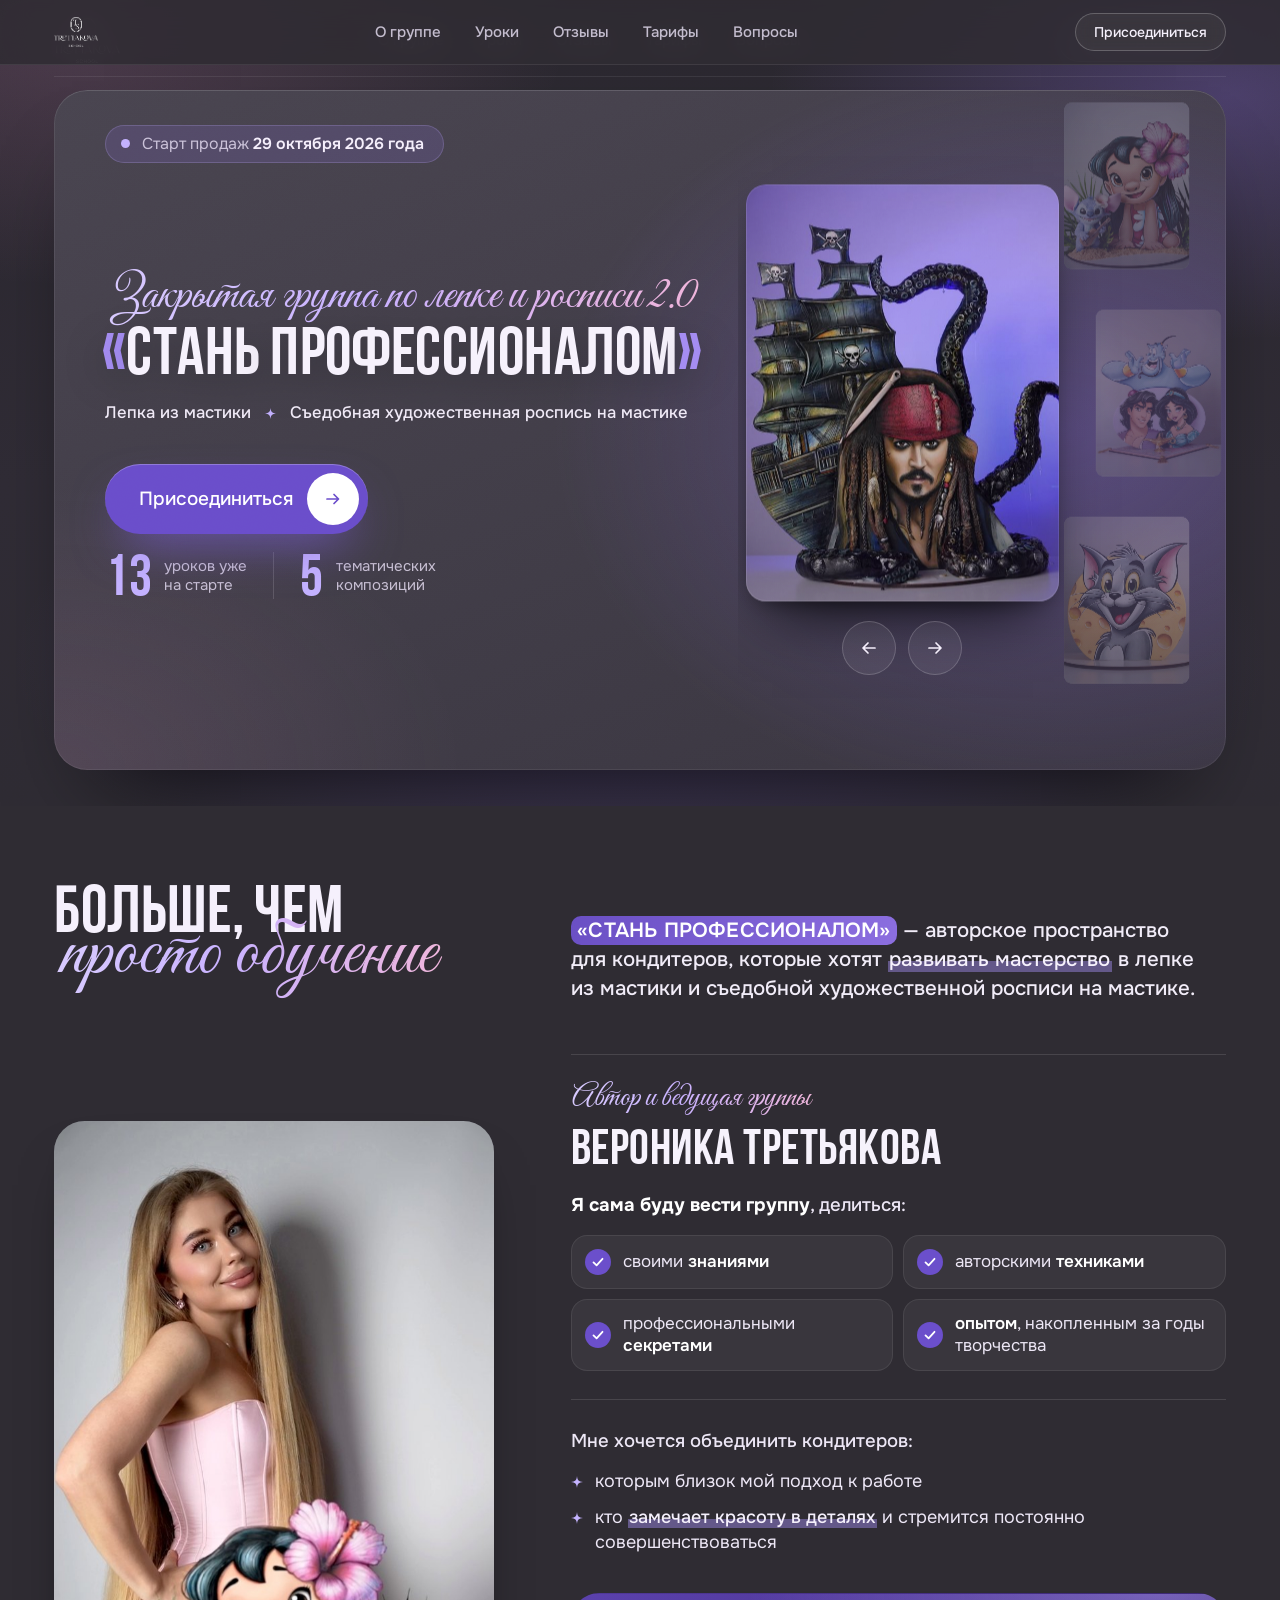
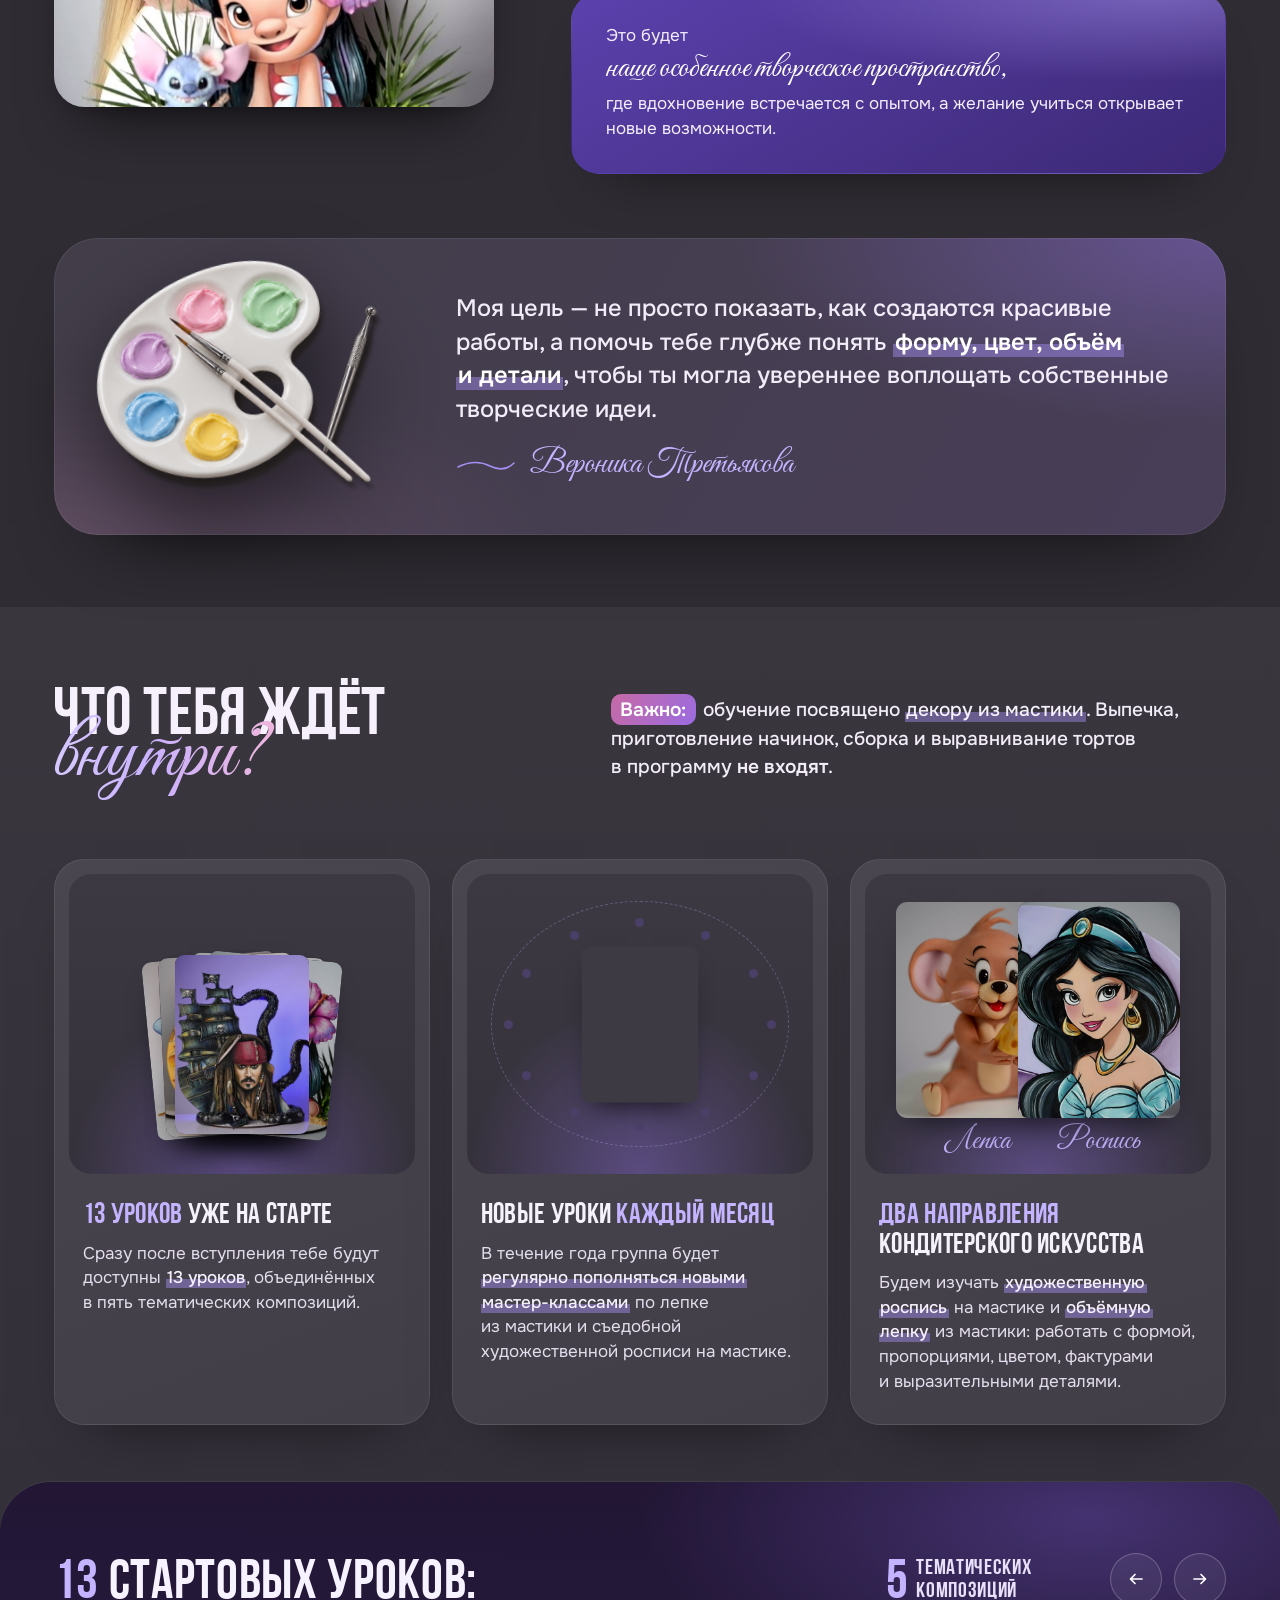
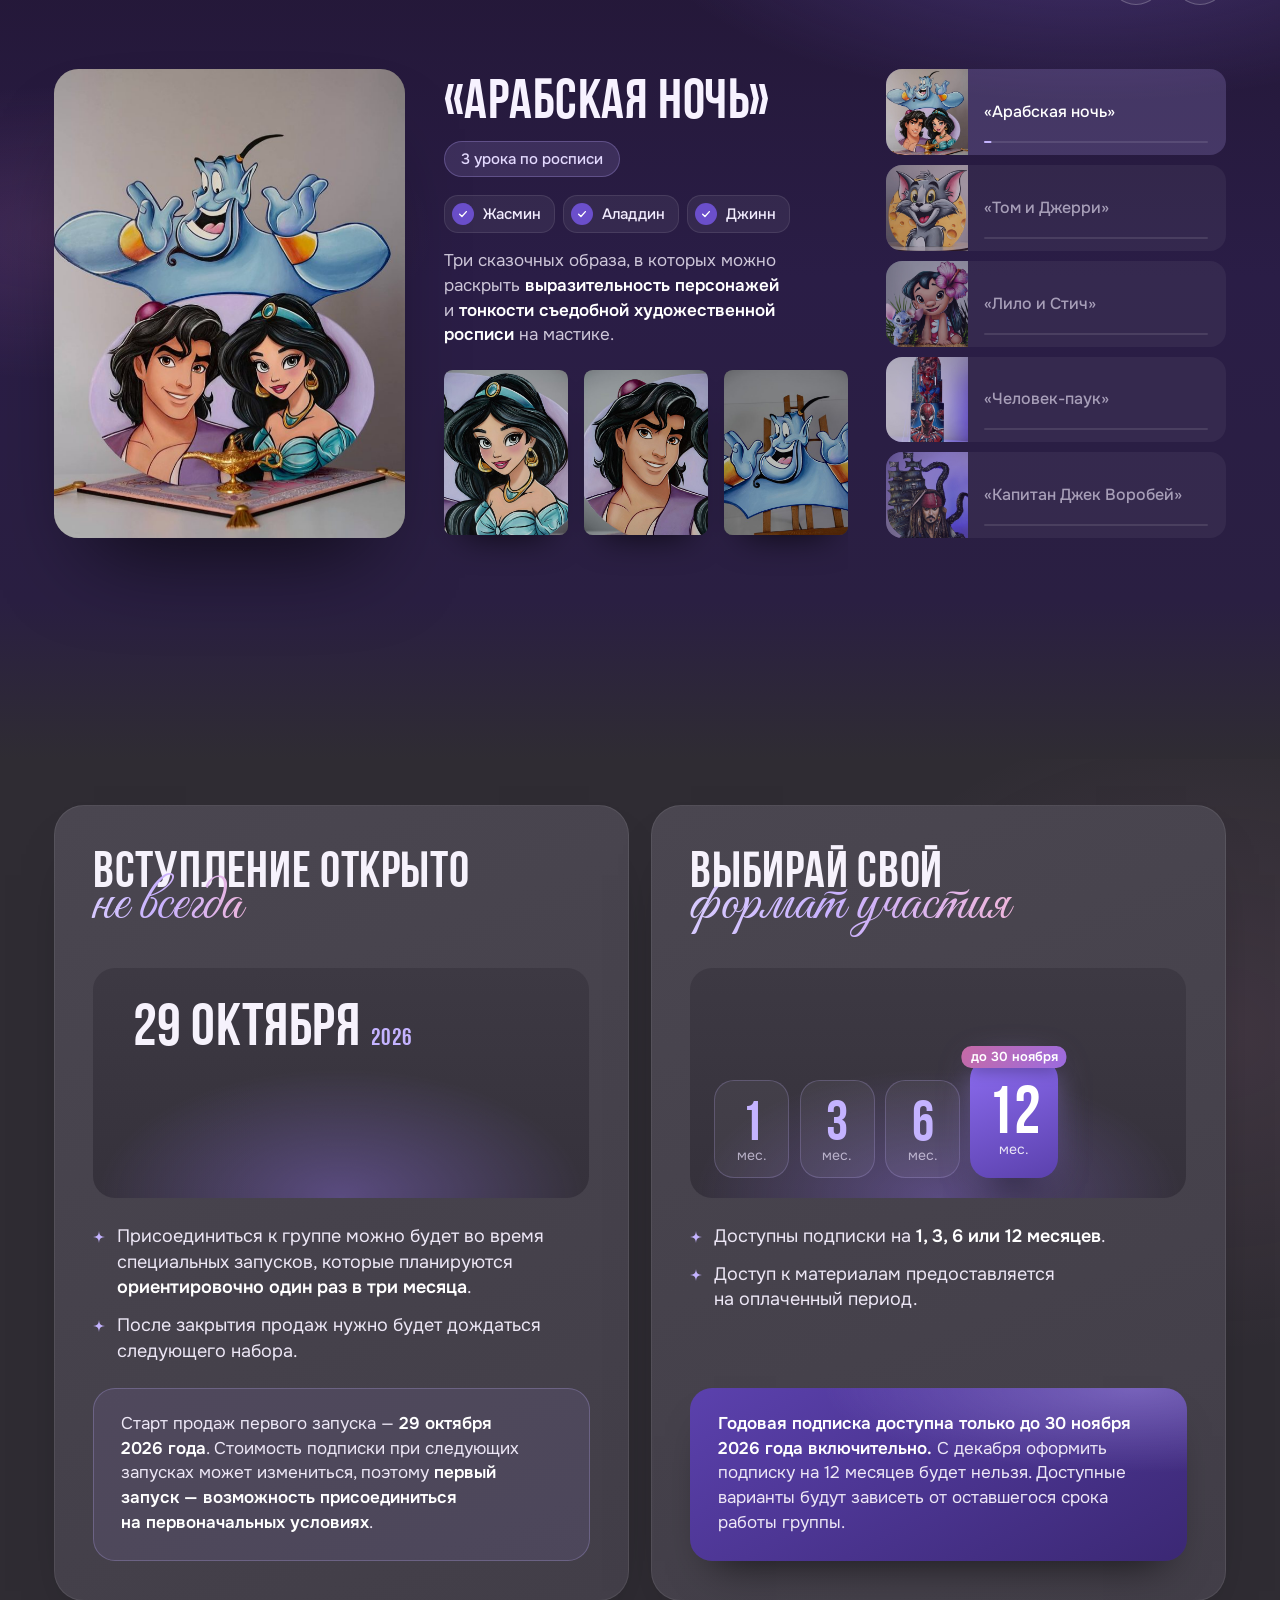
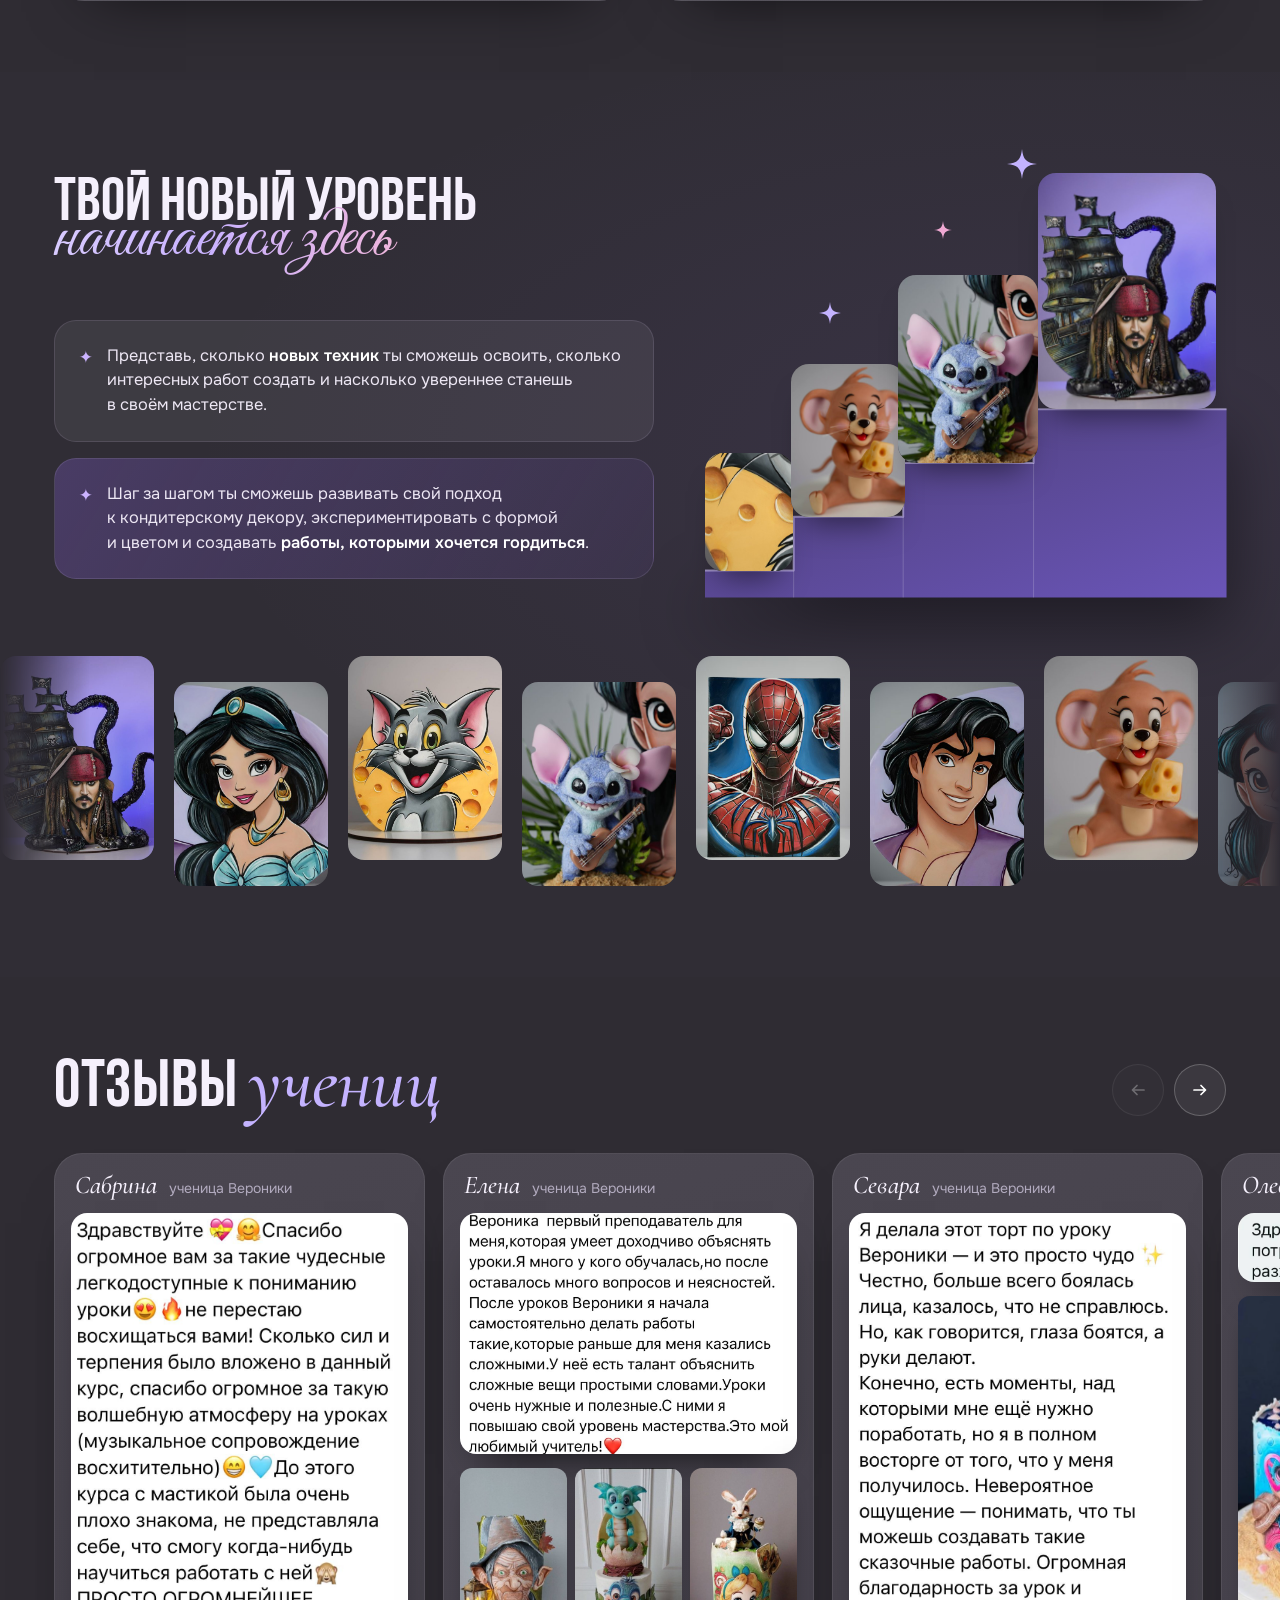
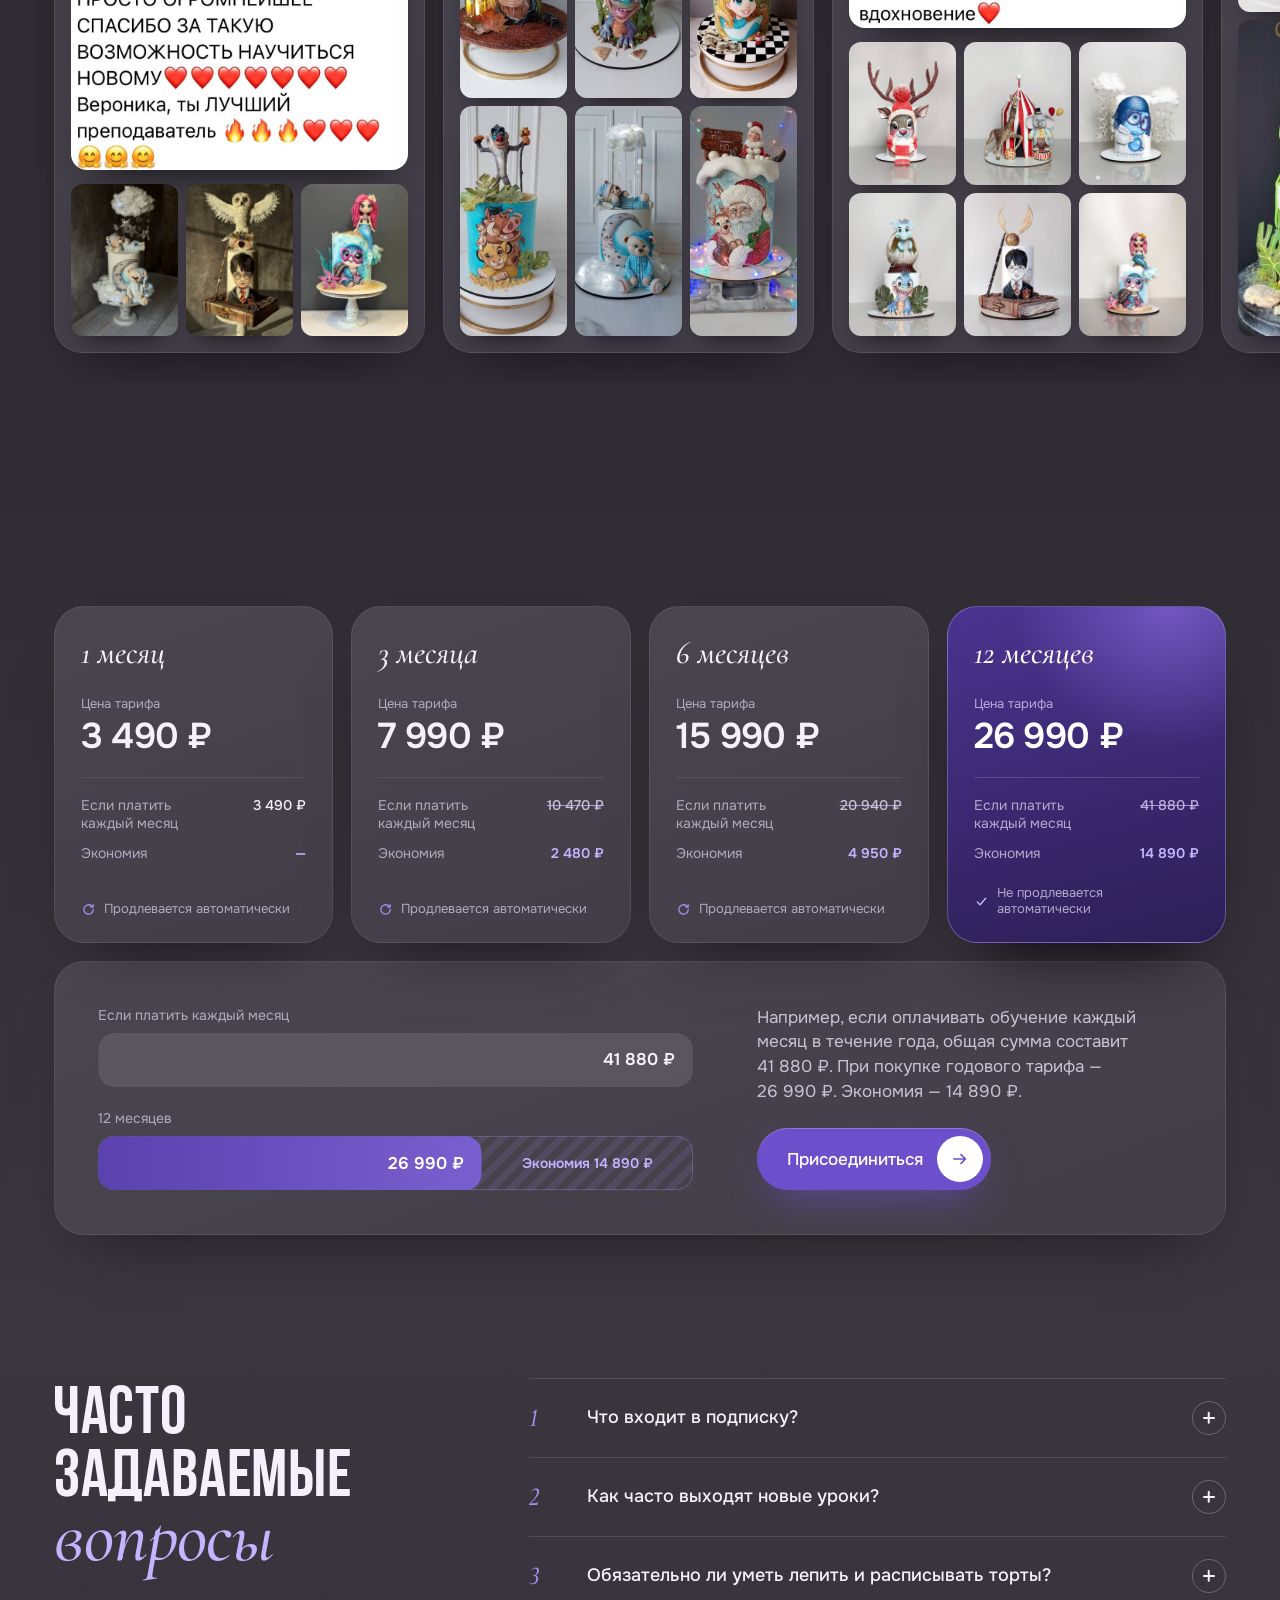
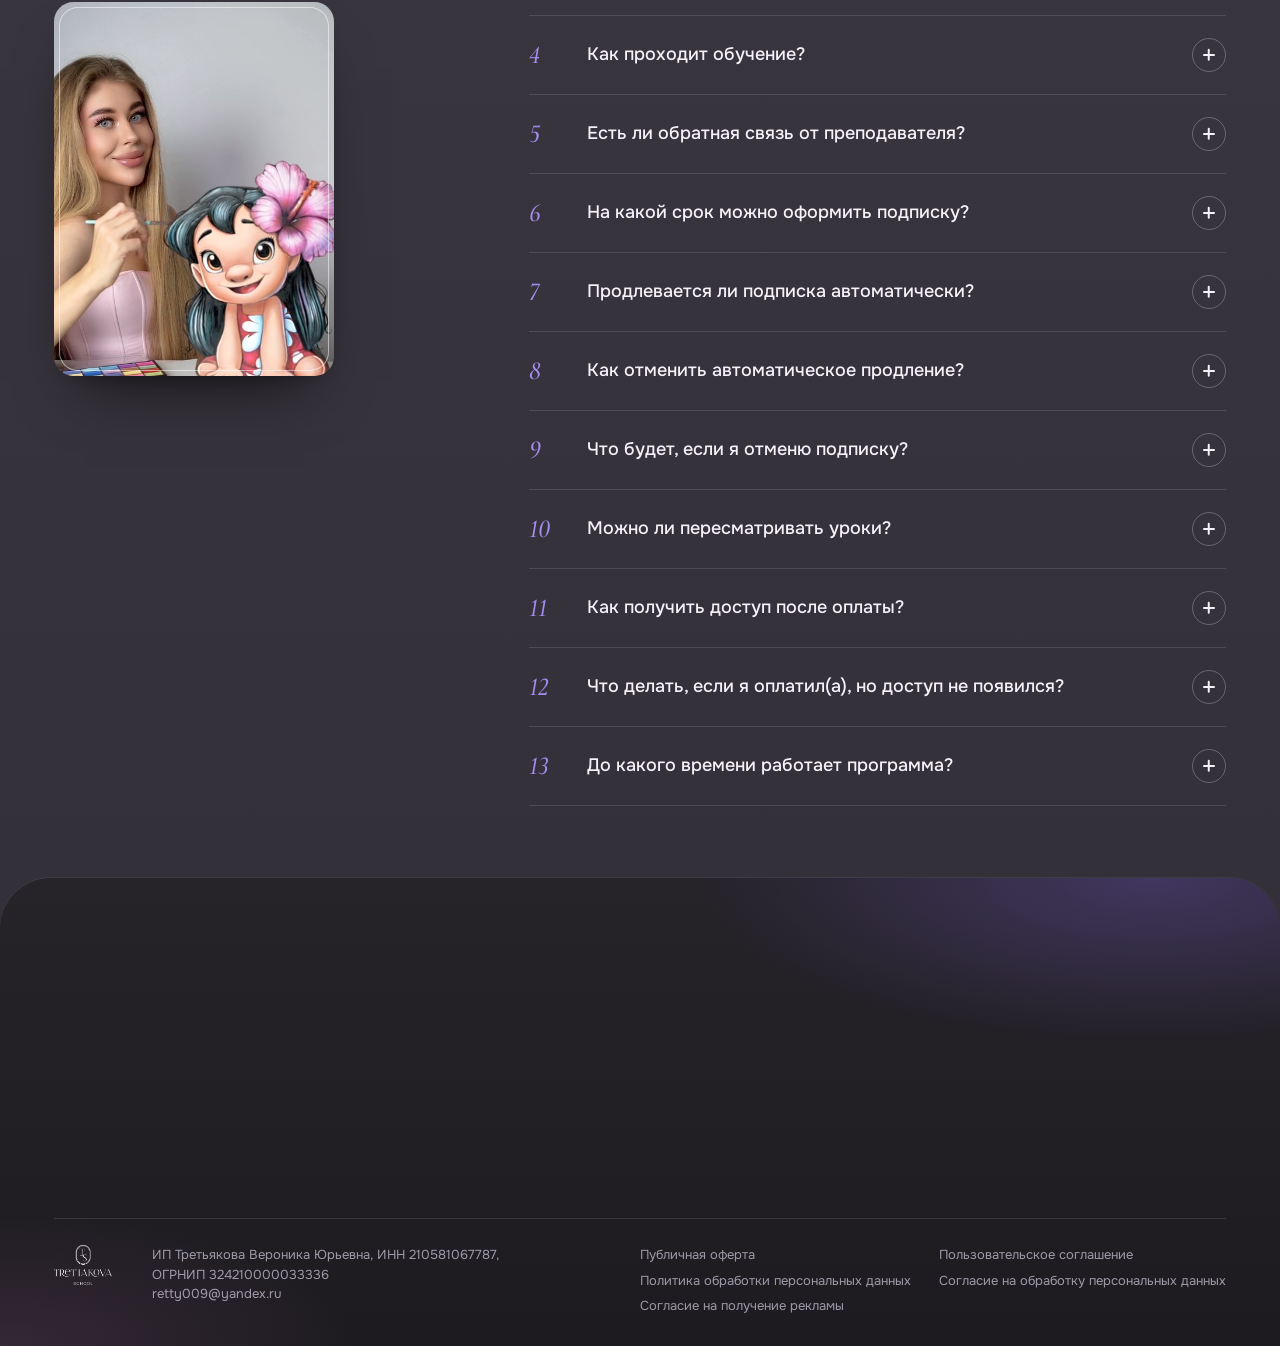
==== site/index.html @ 6b69d743 "Apply approved level section with staircase and gallery" ====
<!doctype html>
<html lang="ru">
<head>
<meta charset="utf-8">
<meta name="viewport" content="width=device-width, initial-scale=1">
<meta name="robots" content="noindex, nofollow">
<title>«Стань профессионалом» — закрытая группа по лепке и росписи 2.0 Третьяковой Вероники</title>
<meta name="description" content="Закрытая группа по лепке и росписи 2.0 Третьяковой Вероники. Лепка из мастики и съедобная художественная роспись на мастике. Старт продаж — 29 октября 2026 года.">
<script>document.documentElement.classList.add('js');</script>
<link rel="stylesheet" href="site.css?v=29-10-blok6-approved">
</head>
<body>

<!-- липкая шапка -->
<header class="bar" id="bar">
  <div class="wrap bar-in">
    <a class="logo" href="#hero"><img src="img/logo-white.png" alt="Tretiakova School"></a>
    <nav class="menu"><a href="#about">О группе</a><a href="#lessons">Уроки</a><a href="#reviews">Отзывы</a><a href="#price">Тарифы</a><a href="#faq">Вопросы</a></nav>
    <a class="nav-btn" href="https://t.me/Trtiakova_School_bot">Присоединиться</a>
  </div>
</header>

<!-- 1. Первый экран -->
<section class="hero hv" id="hero">
  <div class="sky"></div>

  <header class="nav wrap">
    <a class="logo" href="#hero"><img src="img/logo-white.png" alt="Tretiakova School"></a>
    <nav class="menu"><a href="#about">О группе</a><a href="#lessons">Уроки</a><a href="#reviews">Отзывы</a><a href="#price">Тарифы</a><a href="#faq">Вопросы</a></nav>
    <a class="nav-btn" href="https://t.me/Trtiakova_School_bot">Присоединиться</a>
  </header>

  <div class="wrap"><div class="hv-grid">
    <div class="hv-text">
      <p class="hv-start"><span class="dot" aria-hidden="true"></span><span>Старт продаж <b>29&nbsp;октября 2026&nbsp;года</b></span></p>
      <div class="hv-main">
        <p class="hv-sub">Закрытая группа по&nbsp;лепке и&nbsp;росписи&nbsp;2.0</p>
        <h1 class="hv-title" id="title"><span class="t-a"><span class="q">«</span>Стань</span> <span class="t-b">профессионалом<span class="q">»</span></span></h1>
        <p class="hv-dirs"><span>Лепка из&nbsp;мастики</span><svg class="star" viewBox="0 0 10 10" aria-hidden="true"><path fill="currentColor" d="M5 0 C5.4 3.6 6.4 4.6 10 5 C6.4 5.4 5.4 6.4 5 10 C4.6 6.4 3.6 5.4 0 5 C3.6 4.6 4.6 3.6 5 0Z"/></svg><span>Съедобная художественная роспись на&nbsp;мастике</span></p>
        <div class="hv-cta">
          <a class="btn" href="https://t.me/Trtiakova_School_bot">Присоединиться<span class="arr"><svg viewBox="0 0 18 18" aria-hidden="true"><path d="M3 9h11M10 4.5 14.5 9 10 13.5" fill="none" stroke="currentColor" stroke-width="1.7" stroke-linecap="round" stroke-linejoin="round"/></svg></span></a>
          <div class="hv-facts">
            <p><b>13</b><span>уроков уже<br>на&nbsp;старте</span></p>
            <p><b>5</b><span>тематических<br>композиций</span></p>
          </div>
        </div>
      </div>
    </div>
    <div class="hv-wheel" id="wheel" aria-label="Работы автора: композиции курса">
      <div class="hv-track" id="track"></div>
      <div class="hv-arrows" id="arrows">
        <button class="hv-arr" id="prev" type="button" aria-label="Предыдущее фото"><svg viewBox="0 0 20 20" aria-hidden="true"><path d="M16 10H4.5M9 5 4 10l5 5" fill="none" stroke="currentColor" stroke-width="1.7" stroke-linecap="round" stroke-linejoin="round"/></svg></button>
        <button class="hv-arr" id="next" type="button" aria-label="Следующее фото"><svg viewBox="0 0 20 20" aria-hidden="true"><path d="M4 10h11.5M11 5l5 5-5 5" fill="none" stroke="currentColor" stroke-width="1.7" stroke-linecap="round" stroke-linejoin="round"/></svg></button>
      </div>
    </div>
  </div></div>
  <div class="grain"></div>
</section>

<!-- 2. О группе -->
<section class="sec about" id="about">
  <img class="cloud a1" src="img/puff3.png" alt="" loading="lazy">
  <div class="wrap">
    <div class="ab-top">
      <h2 class="h2 rv">Больше, чем<br><em>просто обучение</em></h2>
      <p class="lead-big rv" style="--d:.08s"><span class="brand">«СТАНЬ ПРОФЕССИОНАЛОМ»</span> — авторское пространство для кондитеров, которые хотят <mark>развивать мастерство</mark> в лепке из мастики и съедобной художественной росписи на мастике.</p>
    </div>
    <div class="ab-mid">
      <div class="ab-card ab-c1 rv">
        <p class="ab-who"><span class="ab-role">Автор и&nbsp;ведущая группы</span><span class="ab-name">Вероника Третьякова</span></p>
        <p class="ab-say"><strong>Я сама буду вести группу</strong>, делиться:</p>
        <ul class="ab-tiles">
          <li><svg viewBox="0 0 16 16" aria-hidden="true"><path d="M3.5 8.4 6.6 11.4 12.5 4.8" fill="none" stroke="currentColor" stroke-width="1.8" stroke-linecap="round" stroke-linejoin="round"/></svg><span>своими <b>знаниями</b></span></li>
          <li><svg viewBox="0 0 16 16" aria-hidden="true"><path d="M3.5 8.4 6.6 11.4 12.5 4.8" fill="none" stroke="currentColor" stroke-width="1.8" stroke-linecap="round" stroke-linejoin="round"/></svg><span>авторскими <b>техниками</b></span></li>
          <li><svg viewBox="0 0 16 16" aria-hidden="true"><path d="M3.5 8.4 6.6 11.4 12.5 4.8" fill="none" stroke="currentColor" stroke-width="1.8" stroke-linecap="round" stroke-linejoin="round"/></svg><span>профессиональными <b>секретами</b></span></li>
          <li><svg viewBox="0 0 16 16" aria-hidden="true"><path d="M3.5 8.4 6.6 11.4 12.5 4.8" fill="none" stroke="currentColor" stroke-width="1.8" stroke-linecap="round" stroke-linejoin="round"/></svg><span><b>опытом</b>, накопленным за&nbsp;годы творчества</span></li>
        </ul>
      </div>
      <div class="about-media rv" style="--d:.1s">
        <figure class="arch about-main par"><div class="par-in"><img src="img/v-main.jpg" alt="Вероника Третьякова" loading="lazy"></div></figure>
        <figure class="arch arch--sm about-small"><img src="img/v-paint.jpg" alt="Вероника Третьякова с тортом" loading="lazy"></figure>
        <p class="about-cap">Вероника Третьякова</p>
      </div>
      <div class="ab-card ab-c2 rv" style="--d:.2s">
        <p class="ab-say">Мне хочется объединить кондитеров:</p>
        <ul class="ab-stars">
          <li><svg viewBox="0 0 10 10" aria-hidden="true"><path fill="currentColor" d="M5 0 C5.4 3.6 6.4 4.6 10 5 C6.4 5.4 5.4 6.4 5 10 C4.6 6.4 3.6 5.4 0 5 C3.6 4.6 4.6 3.6 5 0Z"/></svg><span>которым близок мой подход к&nbsp;работе</span></li>
          <li><svg viewBox="0 0 10 10" aria-hidden="true"><path fill="currentColor" d="M5 0 C5.4 3.6 6.4 4.6 10 5 C6.4 5.4 5.4 6.4 5 10 C4.6 6.4 3.6 5.4 0 5 C3.6 4.6 4.6 3.6 5 0Z"/></svg><span>кто <mark>замечает красоту в&nbsp;деталях</mark> и&nbsp;стремится постоянно совершенствоваться</span></li>
        </ul>
      </div>
      <div class="ab-card ab-c3 rv" style="--d:.3s">
        <p>Это будет <strong class="ab-big">наше особенное творческое пространство,</strong> где вдохновение встречается с&nbsp;опытом, а&nbsp;желание учиться открывает новые возможности.</p>
      </div>
    </div>
    <figure class="goal rv">
      <img class="cloud g1" src="img/puff1.png" alt="" loading="lazy">
      <img class="cloud g2" src="img/puff4.png" alt="" loading="lazy">
      <div class="goal-media">
        <img class="goal-decor" src="img/tsel.png" alt="" loading="lazy">
      </div>
      <div class="goal-body">
        <span class="qm" aria-hidden="true">“</span>
        <blockquote><p>Моя цель — не просто показать, как создаются красивые работы, а помочь тебе глубже понять <mark>форму, цвет, объём и детали</mark>, чтобы ты могла увереннее воплощать собственные творческие идеи.</p></blockquote>
        <figcaption class="goal-sign"><svg viewBox="0 0 60 12" aria-hidden="true"><path d="M2 8 C 14 2, 24 2, 34 7 S 52 10, 58 4"/></svg>Вероника Третьякова</figcaption>
      </div>
    </figure>
  </div>
</section>

<!-- 3. Что внутри -->
<section class="sec inside" id="inside">
  <div class="wrap">
    <div class="in-top">
      <h2 class="h2 rv">Что тебя ждёт<br><em>внутри?</em></h2>
      <p class="note rv" style="--d:.08s"><span><b class="imp">Важно:</b> обучение посвящено <mark>декору из мастики</mark>. Выпечка, приготовление начинок, сборка и выравнивание тортов в программу <b>не входят</b>.</span></p>
    </div>
    <div class="feat">
      <article class="fcard rv">
        <div class="fv v-fan" aria-hidden="true">
          <img class="dk dk-star" src="img/d-star.png" alt="" loading="lazy"><img class="dk dk-flower" src="img/d-flower.png" alt="" loading="lazy"><img class="dk dk-balls" src="img/d-balls.png" alt="" loading="lazy">
          <span class="arch arch--sm" style="--r:-22deg"><img src="img/arab.jpg" alt="" loading="lazy"></span>
          <span class="arch arch--sm" style="--r:-11deg"><img src="img/tom.jpg" alt="" loading="lazy"></span>
          <span class="arch arch--sm" style="--r:11deg"><img src="img/spider-paint.jpg" alt="" loading="lazy"></span>
          <span class="arch arch--sm" style="--r:22deg"><img src="img/lilo.jpg" alt="" loading="lazy"></span>
          <span class="arch arch--sm" style="--r:0deg; z-index:2"><img src="img/jack-full.jpg" alt="" loading="lazy"></span>
        </div>
        <div class="fbody">
          <h3><span class="n">13 уроков</span> уже на старте</h3>
          <p>Сразу после вступления тебе будут доступны <mark>13 уроков</mark>, объединённых в пять тематических композиций.</p>
        </div>
      </article>
      <article class="fcard rv" style="--d:.1s">
        <div class="fv v-months" id="months" aria-hidden="true">
          <img class="dk dk-butterfly" src="img/d-butterfly.png" alt="" loading="lazy"><img class="dk dk-leaf" src="img/d-leaf.png" alt="" loading="lazy">
          <div class="ell"></div>
          <span class="arch arch--sm cyc">
            <img src="img/genie2.jpg" alt="" loading="lazy" style="--k:0">
            <img src="img/spider.jpg" alt="" loading="lazy" style="--k:1">
            <img src="img/tom2.jpg" alt="" loading="lazy" style="--k:2">
            <img src="img/ship.jpg" alt="" loading="lazy" style="--k:3">
          </span>
        </div>
        <div class="fbody">
          <h3>Новые уроки <span class="n">каждый месяц</span></h3>
          <p>В течение года группа будет <mark>регулярно пополняться новыми мастер-классами</mark> по лепке из мастики и съедобной художественной росписи на мастике.</p>
        </div>
      </article>
      <article class="fcard rv" style="--d:.2s">
        <div class="fv v-two" aria-hidden="true">
          <img class="dk dk-tool" src="img/d-tool.png" alt="" loading="lazy"><img class="dk dk-brush" src="img/d-brush.png" alt="" loading="lazy"><img class="dk dk-jar" src="img/d-jar.png" alt="" loading="lazy">
          <figure><span class="arch arch--sm"><img src="img/jerry.jpg" alt="" loading="lazy"></span><figcaption>Лепка</figcaption></figure>
          <figure><span class="arch arch--sm"><img src="img/jasmine.jpg" alt="" loading="lazy"></span><figcaption>Роспись</figcaption></figure>
        </div>
        <div class="fbody">
          <h3><span class="n">Два направления</span> кондитерского искусства</h3>
          <p>Будем изучать <mark>художественную роспись</mark> на мастике и <mark>объёмную лепку</mark> из мастики: работать с формой, пропорциями, цветом, фактурами и выразительными деталями.</p>
        </div>
      </article>
    </div>
  </div>
</section>

<!-- 4. Пять композиций: слайдер -->
<section class="sec lessons" id="lessons">
  <div class="wrap">
    <div class="ls-top">
      <h2 class="h2 rv ls-h"><span class="ls-a"><span class="n">13</span> стартовых уроков:</span></h2>
      <p class="ls-five rv" style="--d:.06s"><b>5</b> <span class="ls-five-t">тематических <br>композиций</span></p>
      <div class="ls-arr rv" style="--d:.1s">
        <button class="sl-arr sl-prev" type="button" aria-label="Предыдущая композиция"><svg viewBox="0 0 18 18" aria-hidden="true"><path d="M15 9H4M8 4.5 3.5 9 8 13.5" fill="none" stroke="currentColor" stroke-width="1.7" stroke-linecap="round" stroke-linejoin="round"/></svg></button>
        <button class="sl-arr sl-next" type="button" aria-label="Следующая композиция"><svg viewBox="0 0 18 18" aria-hidden="true"><path d="M3 9h11M10 4.5 14.5 9 10 13.5" fill="none" stroke="currentColor" stroke-width="1.7" stroke-linecap="round" stroke-linejoin="round"/></svg></button>
      </div>
    </div>
    <div class="slider rv" id="slider" aria-roledescription="carousel" aria-label="Пять композиций">
      <div class="sl-nav">
        <div class="sl-tabs" role="tablist">
        <button class="sl-tab" type="button" role="tab" aria-controls="sl-1" aria-label="«Арабская ночь»"><span class="arch arch--sm"><img src="img/arab.jpg" alt="" loading="lazy" draggable="false"></span><span class="sl-tab-n">1</span><span class="sl-tab-t">«Арабская ночь»</span><i class="sl-bar"><i></i></i></button>
        <button class="sl-tab" type="button" role="tab" aria-controls="sl-2" aria-label="«Том и Джерри»"><span class="arch arch--sm"><img src="img/tom.jpg" alt="" loading="lazy" draggable="false"></span><span class="sl-tab-n">2</span><span class="sl-tab-t">«Том и Джерри»</span><i class="sl-bar"><i></i></i></button>
        <button class="sl-tab" type="button" role="tab" aria-controls="sl-3" aria-label="«Лило и Стич»"><span class="arch arch--sm"><img src="img/lilo.jpg" alt="" loading="lazy" draggable="false"></span><span class="sl-tab-n">3</span><span class="sl-tab-t">«Лило и Стич»</span><i class="sl-bar"><i></i></i></button>
        <button class="sl-tab" type="button" role="tab" aria-controls="sl-4" aria-label="«Человек-паук»"><span class="arch arch--sm"><img src="img/spider.jpg" alt="" loading="lazy" draggable="false"></span><span class="sl-tab-n">4</span><span class="sl-tab-t">«Человек-паук»</span><i class="sl-bar"><i></i></i></button>
        <button class="sl-tab" type="button" role="tab" aria-controls="sl-5" aria-label="«Капитан Джек Воробей»"><span class="arch arch--sm"><img src="img/jack-full.jpg" alt="" loading="lazy" draggable="false"></span><span class="sl-tab-n">5</span><span class="sl-tab-t">«Капитан Джек Воробей»</span><i class="sl-bar"><i></i></i></button>
        </div>
        <button class="sl-arr sl-prev" type="button" aria-label="Предыдущая композиция"><svg viewBox="0 0 18 18" aria-hidden="true"><path d="M15 9H4M8 4.5 3.5 9 8 13.5" fill="none" stroke="currentColor" stroke-width="1.7" stroke-linecap="round" stroke-linejoin="round"/></svg></button>
        <button class="sl-arr sl-next" type="button" aria-label="Следующая композиция"><svg viewBox="0 0 18 18" aria-hidden="true"><path d="M3 9h11M10 4.5 14.5 9 10 13.5" fill="none" stroke="currentColor" stroke-width="1.7" stroke-linecap="round" stroke-linejoin="round"/></svg></button>
      </div>
      <div class="sl-view">
        <div class="sl-track">
        <article class="slide comp" id="sl-1" role="tabpanel" data-main="img/arab-l.jpg">
        <div class="comp-media">
          <span class="comp-num" aria-hidden="true">1</span>
          <figure class="arch comp-arch par"><div class="par-in"><img class="lay on" src="img/arab-l.jpg" alt="Композиция «Арабская ночь»" loading="lazy" draggable="false"><img class="lay" alt="" draggable="false"></div><span class="comp-chip" aria-hidden="true"></span></figure>
        </div>
        <div class="comp-text">
          <h3 class="comp-title">«Арабская ночь»</h3>
          <p class="comp-count">3 урока по росписи</p>
          <ul class="cd-ls"><li><svg viewBox="0 0 16 16" aria-hidden="true"><path d="M3.5 8.4 6.6 11.4 12.5 4.8" fill="none" stroke="currentColor" stroke-width="1.8" stroke-linecap="round" stroke-linejoin="round"/></svg><span>Жасмин</span></li><li><svg viewBox="0 0 16 16" aria-hidden="true"><path d="M3.5 8.4 6.6 11.4 12.5 4.8" fill="none" stroke="currentColor" stroke-width="1.8" stroke-linecap="round" stroke-linejoin="round"/></svg><span>Аладдин</span></li><li><svg viewBox="0 0 16 16" aria-hidden="true"><path d="M3.5 8.4 6.6 11.4 12.5 4.8" fill="none" stroke="currentColor" stroke-width="1.8" stroke-linecap="round" stroke-linejoin="round"/></svg><span>Джинн</span></li></ul>
          <p class="comp-desc">Три сказочных образа, в&nbsp;которых можно раскрыть <b>выразительность персонажей</b> и&nbsp;<b>тонкости съедобной художественной росписи</b> на&nbsp;мастике.</p>
          <div class="thumbs">
            <button class="th" type="button" data-big="img/jasmine-l.jpg"><span class="arch arch--sm"><img src="img/jasmine.jpg" alt="" loading="lazy" draggable="false"></span><span class="th-cap">Жасмин</span></button>
            <button class="th" type="button" data-big="img/aladdin-l.jpg"><span class="arch arch--sm"><img src="img/aladdin.jpg" alt="" loading="lazy" draggable="false"></span><span class="th-cap">Аладдин</span></button>
            <button class="th" type="button" data-big="img/genie2-l.jpg"><span class="arch arch--sm"><img src="img/genie2.jpg" alt="" loading="lazy" draggable="false"></span><span class="th-cap">Джинн</span></button>
          </div>
        </div>
      </article>
        <article class="slide comp" id="sl-2" role="tabpanel" data-main="img/tomjerry-l.jpg">
        <div class="comp-media">
          <span class="comp-num" aria-hidden="true">2</span>
          <figure class="arch comp-arch par"><div class="par-in"><img class="lay on" src="img/tomjerry-l.jpg" alt="Композиция «Том и Джерри»" loading="lazy" draggable="false"><img class="lay" alt="" draggable="false"></div><span class="comp-chip" aria-hidden="true"></span></figure>
        </div>
        <div class="comp-text">
          <h3 class="comp-title">«Том и Джерри»</h3>
          <p class="comp-count">3 урока</p>
          <ul class="cd-ls"><li><svg viewBox="0 0 16 16" aria-hidden="true"><path d="M3.5 8.4 6.6 11.4 12.5 4.8" fill="none" stroke="currentColor" stroke-width="1.8" stroke-linecap="round" stroke-linejoin="round"/></svg><span>Роспись Тома</span></li><li><svg viewBox="0 0 16 16" aria-hidden="true"><path d="M3.5 8.4 6.6 11.4 12.5 4.8" fill="none" stroke="currentColor" stroke-width="1.8" stroke-linecap="round" stroke-linejoin="round"/></svg><span>Роспись сыра</span></li><li><svg viewBox="0 0 16 16" aria-hidden="true"><path d="M3.5 8.4 6.6 11.4 12.5 4.8" fill="none" stroke="currentColor" stroke-width="1.8" stroke-linecap="round" stroke-linejoin="round"/></svg><span>Лепка Джерри</span></li></ul>
          <p class="comp-desc"><b>Сочетание двух техник</b> в&nbsp;яркой композиции с&nbsp;узнаваемыми героями и&nbsp;характерными деталями.</p>
          <div class="thumbs">
            <button class="th" type="button" data-big="img/tom2-l.jpg"><span class="arch arch--sm"><img src="img/tom2.jpg" alt="" loading="lazy" draggable="false"></span><span class="th-cap">Роспись Тома</span></button>
            <button class="th" type="button" data-big="img/cheese-l.jpg"><span class="arch arch--sm"><img src="img/cheese.jpg" alt="" loading="lazy" draggable="false"></span><span class="th-cap">Роспись сыра</span></button>
            <button class="th" type="button" data-big="img/jerry2-l.jpg"><span class="arch arch--sm"><img src="img/jerry2.jpg" alt="" loading="lazy" draggable="false"></span><span class="th-cap">Лепка Джерри</span></button>
          </div>
        </div>
      </article>
        <article class="slide comp" id="sl-3" role="tabpanel" data-main="img/lilo-l.jpg">
        <div class="comp-media">
          <span class="comp-num" aria-hidden="true">3</span>
          <figure class="arch comp-arch par"><div class="par-in"><img class="lay on" src="img/lilo-l.jpg" alt="Композиция «Лило и Стич»" loading="lazy" draggable="false"><img class="lay" alt="" draggable="false"></div><span class="comp-chip" aria-hidden="true"></span></figure>
        </div>
        <div class="comp-text">
          <h3 class="comp-title">«Лило и Стич»</h3>
          <p class="comp-count">2 урока</p>
          <ul class="cd-ls"><li><svg viewBox="0 0 16 16" aria-hidden="true"><path d="M3.5 8.4 6.6 11.4 12.5 4.8" fill="none" stroke="currentColor" stroke-width="1.8" stroke-linecap="round" stroke-linejoin="round"/></svg><span>Роспись Лило</span></li><li><svg viewBox="0 0 16 16" aria-hidden="true"><path d="M3.5 8.4 6.6 11.4 12.5 4.8" fill="none" stroke="currentColor" stroke-width="1.8" stroke-linecap="round" stroke-linejoin="round"/></svg><span>Лепка Стича</span></li></ul>
          <p class="comp-desc">Два подхода к&nbsp;созданию любимых персонажей&nbsp;— <b>работа кистью</b> и&nbsp;<b>объёмная лепка</b> из&nbsp;мастики.</p>
          <div class="thumbs">
            <button class="th" type="button" data-big="img/lilo-solo-l.jpg"><span class="arch arch--sm"><img src="img/lilo-solo.jpg" alt="" loading="lazy" draggable="false"></span><span class="th-cap">Роспись Лило</span></button>
            <button class="th" type="button" data-big="img/stitch2-l.jpg"><span class="arch arch--sm"><img src="img/stitch2.jpg" alt="" loading="lazy" draggable="false"></span><span class="th-cap">Лепка Стича</span></button>
          </div>
        </div>
      </article>
        <article class="slide comp" id="sl-4" role="tabpanel" data-main="img/spider-l.jpg">
        <div class="comp-media">
          <span class="comp-num" aria-hidden="true">4</span>
          <figure class="arch comp-arch par"><div class="par-in"><img class="lay on" src="img/spider-l.jpg" alt="Композиция «Человек-паук»" loading="lazy" draggable="false"><img class="lay" alt="" draggable="false"></div><span class="comp-chip" aria-hidden="true"></span></figure>
        </div>
        <div class="comp-text">
          <h3 class="comp-title">«Человек-паук»</h3>
          <p class="comp-count">2 урока</p>
          <ul class="cd-ls"><li><svg viewBox="0 0 16 16" aria-hidden="true"><path d="M3.5 8.4 6.6 11.4 12.5 4.8" fill="none" stroke="currentColor" stroke-width="1.8" stroke-linecap="round" stroke-linejoin="round"/></svg><span>Лепка Человека-паука</span></li><li><svg viewBox="0 0 16 16" aria-hidden="true"><path d="M3.5 8.4 6.6 11.4 12.5 4.8" fill="none" stroke="currentColor" stroke-width="1.8" stroke-linecap="round" stroke-linejoin="round"/></svg><span>Его художественная роспись</span></li></ul>
          <p class="comp-desc">Один герой, представленный <b>в&nbsp;двух техниках</b> кондитерского декора.</p>
          <div class="thumbs">
            <button class="th" type="button" data-big="img/spider-fig2-l.jpg"><span class="arch arch--sm"><img src="img/spider-fig2.jpg" alt="" loading="lazy" draggable="false"></span><span class="th-cap">Лепка Человека-паука</span></button>
            <button class="th" type="button" data-big="img/spider-paint-l.jpg"><span class="arch arch--sm"><img src="img/spider-paint.jpg" alt="" loading="lazy" draggable="false"></span><span class="th-cap">Художественная роспись</span></button>
          </div>
        </div>
      </article>
        <article class="slide comp" id="sl-5" role="tabpanel" data-main="img/jack-l.jpg">
        <div class="comp-media">
          <span class="comp-num" aria-hidden="true">5</span>
          <figure class="arch comp-arch par"><div class="par-in"><img class="lay on" src="img/jack-l.jpg" alt="Композиция «Капитан Джек Воробей»" loading="lazy" draggable="false"><img class="lay" alt="" draggable="false"></div><span class="comp-chip" aria-hidden="true"></span></figure>
        </div>
        <div class="comp-text">
          <h3 class="comp-title">«Капитан Джек Воробей»</h3>
          <p class="comp-count">3 урока</p>
          <ul class="cd-ls"><li><svg viewBox="0 0 16 16" aria-hidden="true"><path d="M3.5 8.4 6.6 11.4 12.5 4.8" fill="none" stroke="currentColor" stroke-width="1.8" stroke-linecap="round" stroke-linejoin="round"/></svg><span>Роспись Джека Воробья</span></li><li><svg viewBox="0 0 16 16" aria-hidden="true"><path d="M3.5 8.4 6.6 11.4 12.5 4.8" fill="none" stroke="currentColor" stroke-width="1.8" stroke-linecap="round" stroke-linejoin="round"/></svg><span>Роспись корабля «Чёрная&nbsp;жемчужина»</span></li><li><svg viewBox="0 0 16 16" aria-hidden="true"><path d="M3.5 8.4 6.6 11.4 12.5 4.8" fill="none" stroke="currentColor" stroke-width="1.8" stroke-linecap="round" stroke-linejoin="round"/></svg><span>Лепка щупалец Кракена</span></li></ul>
          <p class="comp-desc">Композиция с&nbsp;<b>выразительным персонажем</b>, атмосферными деталями и&nbsp;объёмными элементами.</p>
          <div class="thumbs">
            <button class="th" type="button" data-big="img/jack-face-l.jpg"><span class="arch arch--sm"><img src="img/jack-face.jpg" alt="" loading="lazy" draggable="false"></span><span class="th-cap">Роспись Джека Воробья</span></button>
            <button class="th" type="button" data-big="img/ship-l.jpg"><span class="arch arch--sm"><img src="img/ship.jpg" alt="" loading="lazy" draggable="false"></span><span class="th-cap">Роспись корабля «Чёрная жемчужина»</span></button>
            <button class="th" type="button" data-big="img/tentacle-l.jpg"><span class="arch arch--sm"><img src="img/tentacle.jpg" alt="" loading="lazy" draggable="false"></span><span class="th-cap">Лепка щупалец Кракена</span></button>
          </div>
        </div>
      </article>
        </div>
      </div>
    </div>
  </div>
  <img class="cloud l4" src="img/puff3.png" alt="" loading="lazy">
  <img class="cloud l1" src="img/puff2.png" alt="" loading="lazy">
  <img class="cloud l2" src="img/puff1.png" alt="" loading="lazy">
  <img class="cloud l3" src="img/puff4.png" alt="" loading="lazy">
</section>

<!-- 5. Запуски и формат -->
<section class="sec launch" id="launch">
  <div class="wrap launch-grid">
    <article class="lcard rv">
      <h2 class="h2">Вступление открыто<br><em>не&nbsp;всегда</em></h2>
      <div class="lv lv-time" aria-hidden="true">
        <img class="dk dk-key" src="img/d-key.png" alt="" loading="lazy">
        <p class="tl-date"><b>29 октября</b><span>2026</span></p>
        <div class="tl-line"><i></i></div>
        <span class="tl-gap" style="--x:23%; --k:1">≈ 3 мес.</span><span class="tl-gap" style="--x:53%; --k:2">≈ 3 мес.</span><span class="tl-gap" style="--x:83%; --k:3">≈ 3 мес.</span>
        <span class="tl-dot tl-dot--now" style="--x:8%; --k:0"></span><span class="tl-dot" style="--x:38%; --k:1"></span><span class="tl-dot" style="--x:68%; --k:2"></span><span class="tl-dot tl-dot--far" style="--x:98%; --k:3"></span>
        <span class="tl-cap tl-cap--now" style="--x:8%; --k:0">старт продаж</span><span class="tl-cap" style="--x:38%; --k:1">следующий набор</span>
      </div>
      <ul class="lstars">
        <li><svg viewBox="0 0 10 10" aria-hidden="true"><path fill="currentColor" d="M5 0 C5.4 3.6 6.4 4.6 10 5 C6.4 5.4 5.4 6.4 5 10 C4.6 6.4 3.6 5.4 0 5 C3.6 4.6 4.6 3.6 5 0Z"/></svg><span>Присоединиться к&nbsp;группе можно будет во&nbsp;время специальных запусков, которые планируются <b>ориентировочно один раз в&nbsp;три месяца</b>.</span></li>
        <li><svg viewBox="0 0 10 10" aria-hidden="true"><path fill="currentColor" d="M5 0 C5.4 3.6 6.4 4.6 10 5 C6.4 5.4 5.4 6.4 5 10 C4.6 6.4 3.6 5.4 0 5 C3.6 4.6 4.6 3.6 5 0Z"/></svg><span>После закрытия продаж нужно будет дождаться следующего набора.</span></li>
      </ul>
      <p class="lhot lhot--soft">Старт продаж первого запуска — <b>29&nbsp;октября 2026&nbsp;года</b>. Стоимость подписки при следующих запусках может измениться, поэтому <b>первый запуск — возможность присоединиться на&nbsp;первоначальных условиях</b>.</p>
    </article>
    <article class="lcard lcard--2 rv" style="--d:.12s">
      <h2 class="h2">Выбирай свой<br><em>формат участия</em></h2>
      <div class="lv lv-terms" aria-hidden="true">
        <img class="dk dk-clock" src="img/d-clock.png" alt="" loading="lazy">
        <img class="dk dk-pearls" src="img/d-pearls.png" alt="" loading="lazy">
        <div class="terms"><span style="--i:0"><b>1</b>мес.</span><span style="--i:1"><b>3</b>мес.</span><span style="--i:2"><b>6</b>мес.</span><span class="y" style="--i:3"><i>до 30 ноября</i><b>12</b>мес.</span></div>
      </div>
      <ul class="lstars">
        <li><svg viewBox="0 0 10 10" aria-hidden="true"><path fill="currentColor" d="M5 0 C5.4 3.6 6.4 4.6 10 5 C6.4 5.4 5.4 6.4 5 10 C4.6 6.4 3.6 5.4 0 5 C3.6 4.6 4.6 3.6 5 0Z"/></svg><span>Доступны подписки на <b>1, 3, 6 или 12&nbsp;месяцев</b>.</span></li>
        <li><svg viewBox="0 0 10 10" aria-hidden="true"><path fill="currentColor" d="M5 0 C5.4 3.6 6.4 4.6 10 5 C6.4 5.4 5.4 6.4 5 10 C4.6 6.4 3.6 5.4 0 5 C3.6 4.6 4.6 3.6 5 0Z"/></svg><span>Доступ к&nbsp;материалам предоставляется на&nbsp;оплаченный период.</span></li>
      </ul>
      <p class="lhot"><b>Годовая подписка доступна только до&nbsp;30&nbsp;ноября 2026&nbsp;года включительно.</b> С&nbsp;декабря оформить подписку на&nbsp;12&nbsp;месяцев будет нельзя. Доступные варианты будут зависеть от&nbsp;оставшегося срока работы группы.</p>
    </article>
  </div>
</section>

<!-- 6. Новый уровень -->
<section class="sec level" id="level">
  
  
  <div class="wrap level-grid">
    <div class="level-text">
      <h2 class="h2 rv">Твой новый уровень<br><span class="l2">начинается здесь</span></h2>
      <div class="lvl-cards">
        <div class="lvl-card rv"><span class="lvl-star" aria-hidden="true">✦</span><p>Представь, сколько <b>новых техник</b> ты сможешь освоить, сколько интересных работ создать и насколько увереннее станешь в своём мастерстве.</p></div>
        <div class="lvl-card lvl-card--2 rv" style="--d:.12s"><span class="lvl-star" aria-hidden="true">✦</span><p>Шаг за шагом ты сможешь развивать свой подход к кондитерскому декору, экспериментировать с формой и цветом и создавать <b>работы, которыми хочется гордиться</b>.</p></div>
      </div>
    </div>
    <div class="stairs rv" style="--d:.15s" aria-hidden="true">
      <svg class="st-steps" viewBox="0 0 100 86" preserveAspectRatio="none"><defs><linearGradient id="stg" x1="0" y1="0" x2="1" y2="1"><stop offset="0" stop-color="#4B3D73"/><stop offset="1" stop-color="#6A55B8"/></linearGradient></defs><path d="M0 86V80.84H17V70.52H38V60.2H63V49.88H100V86Z" fill="url(#stg)"/><path d="M0 80.84H17V70.52H38V60.2H63V49.88H100" fill="none" stroke="rgba(214,200,255,.6)" stroke-width="2" stroke-linejoin="round" vector-effect="non-scaling-stroke"/><path d="M17 80.84V86M38 70.52V86M63 60.2V86" stroke="rgba(255,255,255,.18)" stroke-width="1" vector-effect="non-scaling-stroke"/></svg>
      <span class="st st1" style="--i:0"><span class="arch arch--sm"><img src="img/cheese.jpg" alt="" loading="lazy"></span></span>
      <span class="st st2" style="--i:1"><span class="arch arch--sm"><img src="img/jerry2.jpg" alt="" loading="lazy"></span></span>
      <span class="st st3" style="--i:2"><span class="arch arch--sm"><img src="img/stitch2.jpg" alt="" loading="lazy"></span></span>
      <span class="st st4" style="--i:3"><span class="arch"><img src="img/jack-l.jpg" alt="" loading="lazy"></span></span>
      <svg class="spark sp4" viewBox="0 0 10 10"><path d="M5 0 C5.4 3.6 6.4 4.6 10 5 C6.4 5.4 5.4 6.4 5 10 C4.6 6.4 3.6 5.4 0 5 C3.6 4.6 4.6 3.6 5 0Z"/></svg>
      <svg class="spark sp5" viewBox="0 0 10 10"><path d="M5 0 C5.4 3.6 6.4 4.6 10 5 C6.4 5.4 5.4 6.4 5 10 C4.6 6.4 3.6 5.4 0 5 C3.6 4.6 4.6 3.6 5 0Z"/></svg>
      <svg class="spark sp6" viewBox="0 0 10 10"><path d="M5 0 C5.4 3.6 6.4 4.6 10 5 C6.4 5.4 5.4 6.4 5 10 C4.6 6.4 3.6 5.4 0 5 C3.6 4.6 4.6 3.6 5 0Z"/></svg>
    </div>
  </div>
  <div class="mq rv" aria-hidden="true">
    <div class="mq-track" id="mq">
      <span class="arch arch--sm"><img src="img/jack-full.jpg" alt="" loading="lazy"></span>
      <span class="arch arch--sm"><img src="img/jasmine.jpg" alt="" loading="lazy"></span>
      <span class="arch arch--sm"><img src="img/tom.jpg" alt="" loading="lazy"></span>
      <span class="arch arch--sm"><img src="img/stitch2.jpg" alt="" loading="lazy"></span>
      <span class="arch arch--sm"><img src="img/spider-paint.jpg" alt="" loading="lazy"></span>
      <span class="arch arch--sm"><img src="img/aladdin.jpg" alt="" loading="lazy"></span>
      <span class="arch arch--sm"><img src="img/jerry2.jpg" alt="" loading="lazy"></span>
      <span class="arch arch--sm"><img src="img/lilo-solo.jpg" alt="" loading="lazy"></span>
      <span class="arch arch--sm"><img src="img/ship.jpg" alt="" loading="lazy"></span>
      <span class="arch arch--sm"><img src="img/spider-fig2.jpg" alt="" loading="lazy"></span>
      <span class="arch arch--sm"><img src="img/genie2.jpg" alt="" loading="lazy"></span>
      <span class="arch arch--sm"><img src="img/jack-face.jpg" alt="" loading="lazy"></span>
    </div>
  </div>
</section>

<!-- 6а. Отзывы учениц: только скриншоты, как прислала Вероника, рядом работы учениц -->
<section class="sec reviews" id="reviews">
  <div class="wrap">
    <div class="rev-head">
      <h2 class="h2 rv">Отзывы <em>учениц</em></h2>
      <div class="rev-nav"><button class="sl-arr rev-prev" type="button" aria-label="Предыдущий отзыв"><svg viewBox="0 0 18 18" aria-hidden="true"><path d="M15 9H4M8 4.5 3.5 9 8 13.5" fill="none" stroke="currentColor" stroke-width="1.7" stroke-linecap="round" stroke-linejoin="round"/></svg></button><button class="sl-arr rev-next" type="button" aria-label="Следующий отзыв"><svg viewBox="0 0 18 18" aria-hidden="true"><path d="M3 9h11M10 4.5 14.5 9 10 13.5" fill="none" stroke="currentColor" stroke-width="1.7" stroke-linecap="round" stroke-linejoin="round"/></svg></button></div>
    </div>
    <div class="rev-grid rv" id="revs">
      <figure class="rev">
        <figcaption class="rev-who"><b>Сабрина</b>ученица Вероники</figcaption>
        <button class="rev-shot" type="button" aria-label="Открыть отзыв Сабрины крупно"><img src="img/rev-sabrina-shot.jpg" alt="Скриншот отзыва Сабрины" loading="lazy"></button>
        <div class="rev-works rw3"><span class="arch arch--sm"><img src="img/rev-sabrina-1.jpg" alt="Работа Сабрины" loading="lazy"></span><span class="arch arch--sm"><img src="img/rev-sabrina-2.jpg" alt="Работа Сабрины" loading="lazy"></span><span class="arch arch--sm"><img src="img/rev-sabrina-3.jpg" alt="Работа Сабрины" loading="lazy"></span></div>
      </figure>
      <figure class="rev">
        <figcaption class="rev-who"><b>Елена</b>ученица Вероники</figcaption>
        <button class="rev-shot" type="button" aria-label="Открыть отзыв Елены крупно"><img src="img/rev-elena-shot.jpg" alt="Скриншот отзыва Елены" loading="lazy"></button>
        <div class="rev-works rw6"><span class="arch arch--sm"><img src="img/rev-elena-1.jpg" alt="Работа Елены" loading="lazy"></span><span class="arch arch--sm"><img src="img/rev-elena-2.jpg" alt="Работа Елены" loading="lazy"></span><span class="arch arch--sm"><img src="img/rev-elena-3.jpg" alt="Работа Елены" loading="lazy"></span><span class="arch arch--sm"><img src="img/rev-elena-4.jpg" alt="Работа Елены" loading="lazy"></span><span class="arch arch--sm"><img src="img/rev-elena-5.jpg" alt="Работа Елены" loading="lazy"></span><span class="arch arch--sm"><img src="img/rev-elena-6.jpg" alt="Работа Елены" loading="lazy"></span></div>
      </figure>
      <figure class="rev">
        <figcaption class="rev-who"><b>Севара</b>ученица Вероники</figcaption>
        <button class="rev-shot" type="button" aria-label="Открыть отзыв Севары крупно"><img src="img/rev-sevara-shot.jpg" alt="Скриншот отзыва Севары" loading="lazy"></button>
        <div class="rev-works rw6"><span class="arch arch--sm"><img src="img/rev-sevara-1.jpg" alt="Работа Севары" loading="lazy"></span><span class="arch arch--sm"><img src="img/rev-sevara-2.jpg" alt="Работа Севары" loading="lazy"></span><span class="arch arch--sm"><img src="img/rev-sevara-3.jpg" alt="Работа Севары" loading="lazy"></span><span class="arch arch--sm"><img src="img/rev-sevara-4.jpg" alt="Работа Севары" loading="lazy"></span><span class="arch arch--sm"><img src="img/rev-sevara-5.jpg" alt="Работа Севары" loading="lazy"></span><span class="arch arch--sm"><img src="img/rev-sevara-6.jpg" alt="Работа Севары" loading="lazy"></span></div>
      </figure>
      <figure class="rev">
        <figcaption class="rev-who"><b>Олеся</b>ученица Вероники</figcaption>
        <button class="rev-shot" type="button" aria-label="Открыть отзыв Олеси крупно"><img src="img/rev-olesya-shot.jpg" alt="Скриншот отзыва Олеси" loading="lazy"></button>
        <div class="rev-works rw4"><span class="arch arch--sm"><img src="img/rev-olesya-1.jpg" alt="Работа Олеси" loading="lazy"></span><span class="arch arch--sm"><img src="img/rev-olesya-2.jpg" alt="Работа Олеси" loading="lazy"></span><span class="arch arch--sm"><img src="img/rev-olesya-3.jpg" alt="Работа Олеси" loading="lazy"></span><span class="arch arch--sm"><img src="img/rev-olesya-4.jpg" alt="Работа Олеси" loading="lazy"></span></div>
      </figure>
    </div>
  </div>
</section>

<!-- 7. Тарифы -->
<section class="sec price" id="price">
  <div class="wrap">
    <h2 class="h2 rv">Тарифы <em>и стоимость участия</em></h2>
    <div class="tars">
      <article class="tar rv">
        <h3 class="tar-name">1 месяц</h3>
        <p class="tar-lbl">Цена тарифа</p>
        <p class="tar-price">3 490 ₽</p>
        <dl class="tar-rows">
          <div><dt>Если платить каждый месяц</dt><dd>3 490 ₽</dd></div>
          <div class="eco"><dt>Экономия</dt><dd>—</dd></div>
        </dl>
        <p class="tar-auto"><svg viewBox="0 0 16 16" aria-hidden="true"><path d="M13 8a5 5 0 1 1-1.6-3.7M13 2.8v2.6h-2.6" fill="none" stroke="currentColor" stroke-width="1.4" stroke-linecap="round" stroke-linejoin="round"/></svg>Продлевается автоматически</p>
      </article>
      <article class="tar rv" style="--d:.08s">
        <h3 class="tar-name">3 месяца</h3>
        <p class="tar-lbl">Цена тарифа</p>
        <p class="tar-price">7 990 ₽</p>
        <dl class="tar-rows">
          <div class="old"><dt>Если платить каждый месяц</dt><dd>10 470 ₽</dd></div>
          <div class="eco"><dt>Экономия</dt><dd>2 480 ₽</dd></div>
        </dl>
        <p class="tar-auto"><svg viewBox="0 0 16 16" aria-hidden="true"><path d="M13 8a5 5 0 1 1-1.6-3.7M13 2.8v2.6h-2.6" fill="none" stroke="currentColor" stroke-width="1.4" stroke-linecap="round" stroke-linejoin="round"/></svg>Продлевается автоматически</p>
      </article>
      <article class="tar rv" style="--d:.16s">
        <h3 class="tar-name">6 месяцев</h3>
        <p class="tar-lbl">Цена тарифа</p>
        <p class="tar-price">15 990 ₽</p>
        <dl class="tar-rows">
          <div class="old"><dt>Если платить каждый месяц</dt><dd>20 940 ₽</dd></div>
          <div class="eco"><dt>Экономия</dt><dd>4 950 ₽</dd></div>
        </dl>
        <p class="tar-auto"><svg viewBox="0 0 16 16" aria-hidden="true"><path d="M13 8a5 5 0 1 1-1.6-3.7M13 2.8v2.6h-2.6" fill="none" stroke="currentColor" stroke-width="1.4" stroke-linecap="round" stroke-linejoin="round"/></svg>Продлевается автоматически</p>
      </article>
      <article class="tar tar--year rv" style="--d:.24s">
        <h3 class="tar-name">12 месяцев</h3>
        <p class="tar-lbl">Цена тарифа</p>
        <p class="tar-price">26 990 ₽</p>
        <dl class="tar-rows">
          <div class="old"><dt>Если платить каждый месяц</dt><dd>41 880 ₽</dd></div>
          <div class="eco"><dt>Экономия</dt><dd>14 890 ₽</dd></div>
        </dl>
        <p class="tar-auto"><svg viewBox="0 0 16 16" aria-hidden="true"><path d="M3.5 8.5l3 3 6-7" fill="none" stroke="currentColor" stroke-width="1.5" stroke-linecap="round" stroke-linejoin="round"/></svg>Не продлевается автоматически</p>
      </article>
    </div>
    <div class="save rv">
      <div class="save-viz" aria-hidden="true">
        <div class="sv-row"><span class="sv-l">Если платить каждый месяц</span><span class="sv-bar"><i class="sv-full"><b>41 880 ₽</b></i></span></div>
        <div class="sv-row sv-row--y"><span class="sv-l">12 месяцев</span><span class="sv-bar"><i class="sv-year"><b>26 990 ₽</b></i></span><em>Экономия 14 890 ₽</em></div>
      </div>
      <div class="save-text">
        <p>Например, если оплачивать обучение каждый месяц в течение года, общая сумма составит 41 880 ₽. При покупке годового тарифа — 26 990 ₽. Экономия — 14 890 ₽.</p>
        <a class="btn" href="https://t.me/Trtiakova_School_bot">Присоединиться<span class="arr"><svg viewBox="0 0 18 18" aria-hidden="true"><path d="M3 9h11M10 4.5 14.5 9 10 13.5" fill="none" stroke="currentColor" stroke-width="1.7" stroke-linecap="round" stroke-linejoin="round"/></svg></span></a>
      </div>
    </div>
  </div>
</section>

<!-- 8. Вопросы -->
<section class="sec faq" id="faq">
  <div class="wrap faq-grid">
    <div class="faq-side rv">
      <h2 class="h2">Часто задаваемые <em>вопросы</em></h2>
      <figure class="arch arch--sm"><img src="img/v-sit2.jpg" alt="Вероника Третьякова с тортом" loading="lazy"></figure>
    </div>
    <div class="faq-list">
      <details class="qa"><summary><span class="qa-n">1</span><span class="qa-q">Что входит в подписку?</span><span class="qa-i"></span></summary><div class="qa-a"><div>
        <p>Подписка открывает доступ к закрытой обучающей группе, где каждый месяц появляются новые тематические уроки по созданию тортов с авторским декором. В зависимости от темы вас ждут уроки по лепке, росписи или сочетанию разных техник.</p>
        <p>Также в подписку входит обратная связь от преподавателя: вы можете делиться фотографиями своих работ и получать рекомендации.</p>
      </div></div></details>
      <details class="qa"><summary><span class="qa-n">2</span><span class="qa-q">Как часто выходят новые уроки?</span><span class="qa-i"></span></summary><div class="qa-a"><div>
        <p>Каждый месяц — новая тема. Мы создаём тематические торты с интересным декором, осваиваем новые приёмы и разбираем разные техники. Наполнение зависит от выбранной темы месяца.</p>
      </div></div></details>
      <details class="qa"><summary><span class="qa-n">3</span><span class="qa-q">Обязательно ли уметь лепить и расписывать торты?</span><span class="qa-i"></span></summary><div class="qa-a"><div>
        <p>Уроки подойдут как начинающим кондитерам, которые хотят освоить декорирование с нуля, так и профессионалам, стремящимся изучать новые техники, совершенствовать навыки и расширять свои творческие возможности. Вы сможете постепенно осваивать приёмы и применять их в собственных кондитерских работах.</p>
      </div></div></details>
      <details class="qa"><summary><span class="qa-n">4</span><span class="qa-q">Как проходит обучение?</span><span class="qa-i"></span></summary><div class="qa-a"><div>
        <p>Все уроки размещаются в закрытой Telegram-группе. Вы изучаете материалы в удобное время и можете пересматривать доступные уроки в течение активной подписки.</p>
      </div></div></details>
      <details class="qa"><summary><span class="qa-n">5</span><span class="qa-q">Есть ли обратная связь от преподавателя?</span><span class="qa-i"></span></summary><div class="qa-a"><div>
        <p>Да! Вы можете отправлять фотографии своих работ в группу. Преподаватель проверяет работы и даёт рекомендации в общем чате. Обратная связь доступна в течение оплаченного периода подписки.</p>
      </div></div></details>
      <details class="qa"><summary><span class="qa-n">6</span><span class="qa-q">На какой срок можно оформить подписку?</span><span class="qa-i"></span></summary><div class="qa-a"><div>
        <p>Доступны тарифы на 1, 3, 6 и 12 месяцев. При этом бот показывает только те тарифы, срок действия которых укладывается в период работы программы.</p>
      </div></div></details>
      <details class="qa"><summary><span class="qa-n">7</span><span class="qa-q">Продлевается ли подписка автоматически?</span><span class="qa-i"></span></summary><div class="qa-a"><div>
        <p>Тарифы на 1, 3 и 6 месяцев продлеваются автоматически на аналогичный период. Годовой тариф не продлевается автоматически.</p>
        <p>Перед следующим списанием бот отправляет напоминание за 2 дня. Списание производится за 1 день до окончания оплаченного периода.</p>
      </div></div></details>
      <details class="qa"><summary><span class="qa-n">8</span><span class="qa-q">Как отменить автоматическое продление?</span><span class="qa-i"></span></summary><div class="qa-a"><div>
        <p>Вы можете отменить автопродление через Telegram-бот. После отмены новые платежи списываться не будут, а доступ сохранится до конца уже оплаченного периода.</p>
      </div></div></details>
      <details class="qa"><summary><span class="qa-n">9</span><span class="qa-q">Что будет, если я отменю подписку?</span><span class="qa-i"></span></summary><div class="qa-a"><div>
        <p>Вы сохраните доступ к группе до окончания оплаченного периода. После этого доступ к закрытой группе прекратится.</p>
      </div></div></details>
      <details class="qa"><summary><span class="qa-n">10</span><span class="qa-q">Можно ли пересматривать уроки?</span><span class="qa-i"></span></summary><div class="qa-a"><div>
        <p>Да, доступные уроки можно пересматривать неограниченное количество раз в течение активной подписки.</p>
      </div></div></details>
      <details class="qa"><summary><span class="qa-n">11</span><span class="qa-q">Как получить доступ после оплаты?</span><span class="qa-i"></span></summary><div class="qa-a"><div>
        <p>После успешной оплаты бот автоматически предоставит доступ к закрытой группе. Дополнительная заявка не требуется.</p>
      </div></div></details>
      <details class="qa"><summary><span class="qa-n">12</span><span class="qa-q">Что делать, если я оплатил(а), но доступ не появился?</span><span class="qa-i"></span></summary><div class="qa-a"><div>
        <p>Если оплата прошла, а доступ не открылся автоматически, обратитесь в службу поддержки школы и приложите подтверждение платежа, чтобы мы могли проверить ситуацию и помочь восстановить доступ.</p>
      </div></div></details>
      <details class="qa"><summary><span class="qa-n">13</span><span class="qa-q">До какого времени работает программа?</span><span class="qa-i"></span></summary><div class="qa-a"><div>
        <p>Программа «Лепка и роспись 2.0» рассчитана на период с ноября 2026 года по ноябрь 2027 года. Бот автоматически учитывает оставшийся срок работы группы и не позволяет оформить тариф, который выходит за его пределы.</p>
      </div></div></details>
    </div>
  </div>
</section>

<!-- 9. Подвал -->
<footer class="foot">
  <div class="wrap">
    <div class="foot-main">
      <p class="foot-title rv"><span class="q">«</span>Стань <em>профессионалом</em><span class="q">»</span></p>
      <div class="foot-side rv" style="--d:.1s">
        <p>Автор и ведущая — Вероника Третьякова</p>
        <p>Старт продаж — 29 октября 2026 года</p>
        <a class="btn btn--light" href="https://t.me/Trtiakova_School_bot">Присоединиться<span class="arr"><svg viewBox="0 0 18 18" aria-hidden="true"><path d="M3 9h11M10 4.5 14.5 9 10 13.5" fill="none" stroke="currentColor" stroke-width="1.7" stroke-linecap="round" stroke-linejoin="round"/></svg></span></a>
      </div>
    </div>
    <div class="foot-legal">
      <a class="logo" href="#hero"><img src="img/logo-white.png" alt="Tretiakova School" loading="lazy"></a>
      <p>ИП Третьякова Вероника Юрьевна, ИНН 210581067787, ОГРНИП 324210000033336<br><a href="mailto:retty009@yandex.ru">retty009@yandex.ru</a></p>
      <nav>
        <a href="https://course.tretiakovaschool.ru/oferta">Публичная оферта</a>
        <a href="https://course.tretiakovaschool.ru/agreement">Пользовательское соглашение</a>
        <a href="https://course.tretiakovaschool.ru/privacy">Политика обработки персональных данных</a>
        <a href="https://course.tretiakovaschool.ru/soglasiepers">Согласие на обработку персональных данных</a>
        <a href="https://course.tretiakovaschool.ru/reklama">Согласие на получение рекламы</a>
      </nav>
    </div>
  </div>
</footer>

<script>
/* неразрывные пробелы после коротких слов и перед тире */
(() => {
  const SHORT = 'а|в|во|и|к|ко|о|об|с|со|у|на|по|из|за|до|не|ни|от|для|без|при|над|под|про|что|как|или|но|же|ли|бы|ты|я|мы|вы|их|её|его|это|то|все|всё|уже|раз|чем|где|кто';
  const reShort = new RegExp('(^|[\\s\\u00A0(«])(' + SHORT + ') ', 'gi');
  const fix = s => {
    for (let k = 0; k < 2; k++) s = s.replace(reShort, '$1$2 ');
    return s.replace(/ (—|–)/g, ' $1').replace(/(\d) (?=[\dа-яё₽])/gi, '$1 ');
  };
  const walk = document.createTreeWalker(document.querySelector('.sp') || document.body, NodeFilter.SHOW_TEXT, {
    acceptNode: n => n.parentNode.closest('script, style') ? NodeFilter.FILTER_REJECT : NodeFilter.FILTER_ACCEPT });
  const nodes = []; while (walk.nextNode()) nodes.push(walk.currentNode);
  nodes.forEach(n => { const v = fix(n.nodeValue); if (v !== n.nodeValue) n.nodeValue = v; });
})();

/* отзывы: стрелки листают карусель, скрин открывается крупно */
(() => {
  const g = document.getElementById('revs'); if (!g) return;
  const step = () => { const c = g.querySelector('.rev'); return c ? c.getBoundingClientRect().width + parseFloat(getComputedStyle(g).columnGap || 16) : g.clientWidth; };
  const prev = document.querySelector('.rev-prev'), next = document.querySelector('.rev-next');
  prev.addEventListener('click', () => g.scrollBy({ left: -step(), behavior: 'smooth' }));
  next.addEventListener('click', () => g.scrollBy({ left: step(), behavior: 'smooth' }));
  const upd = () => { prev.disabled = g.scrollLeft < 4; next.disabled = g.scrollLeft + g.clientWidth > g.scrollWidth - 4; };
  g.addEventListener('scroll', upd, { passive: true }); window.addEventListener('resize', upd); upd();
  const close = () => { const o = document.querySelector('.lb'); if (o) o.remove(); };
  g.querySelectorAll('.rev-shot').forEach(b => b.addEventListener('click', () => {
    const o = document.createElement('div'); o.className = 'lb';
    o.innerHTML = '<img src="' + b.querySelector('img').src + '" alt="">';
    o.addEventListener('click', close); document.body.appendChild(o);
  }));
  document.addEventListener('keydown', e => { if (e.key === 'Escape') close(); });
})();

/* первый экран, слайдер (Диана, 28.10): главное фото крупно, стрелки прямо под ним;
   компьютер: три полупрозрачных фото сзади справа полудугой; телефон: главное по центру, два полупрозрачных по бокам */
(() => {
  const DATA = [
    ['jack-full', '«Капитан Джек Воробей»'],
    ['lilo', '«Лило и Стич»'],
    ['arab', '«Арабская ночь»'],
    ['tom', '«Том и Джерри»'],
    ['spider', '«Человек-паук»'],
    ['jasmine', '«Арабская ночь»'],
    ['ship', '«Капитан Джек Воробей»'],
    ['jerry', '«Том и Джерри»'],
    ['lilo-solo', '«Лило и Стич»'],
    ['genie', '«Арабская ночь»'],
  ];
  const hero = document.getElementById('hero');
  const wheel = document.getElementById('wheel');
  const track = document.getElementById('track');
  const arrows = document.getElementById('arrows');
  const N = DATA.length;
  const DEG = Math.PI / 180;

  const cards = DATA.map(([f, t]) => {
    const el = document.createElement('figure');
    el.className = 'hv-card';
    el.innerHTML = `<img src="img/${f}.jpg" alt="Торт ${t}" draggable="false">`;
    track.appendChild(el);
    return el;
  });

  let phone = false, W, H, cw, ch, fx, fy, L = {};
  function measure() {
    phone = window.innerWidth < 900;
    W = wheel.clientWidth; H = wheel.clientHeight;
    const gap = phone ? 16 : 20, aH = 54;
    if (phone) {
      cw = Math.min(W * .62, 260); ch = cw * 4 / 3;
      fx = W / 2;
      fy = (H - (ch + gap + aH)) / 2 + ch / 2;
      L = { dx: W * .4, dy: -14, s: .72, o: .4 };
    } else {
      ch = Math.min(H - 56 - gap - aH, W * .64 * 4 / 3); cw = ch * 3 / 4;
      fx = cw / 2 + 8;
      fy = (H - (ch + gap + aH)) / 2 + ch / 2;
      const s = .4; // задние фото меньше и дальше от главного, с просветом между собой
      L = { s, o: .42, x2: W - cw * s / 2 - 6, rx: 60, ry: H * .345 };
    }
    cards.forEach(c => c.style.setProperty('--cw', cw.toFixed(1) + 'px'));
    arrows.style.left = fx.toFixed(1) + 'px';
    arrows.style.top = (fy + ch / 2 + gap).toFixed(1) + 'px';
  }

  const lerp = (a, b, t) => ({ x: a.x + (b.x - a.x) * t, y: a.y + (b.y - a.y) * t, s: a.s + (b.s - a.s) * t, o: a.o + (b.o - a.o) * t });
  // компьютер: место на дуге справа для 1…4 (1 сверху, 2 посередине, 3 снизу, к 4 фото гаснет)
  const arc = r => {
    const th = (r - 2) * 62 * DEG;
    return { x: L.x2 - L.rx * (1 - Math.cos(th)), y: fy + L.ry * Math.sin(th), s: L.s, o: r <= 3 ? L.o : L.o * Math.max(0, 4 - r) };
  };
  function stateDesk(rel) {
    const F = { x: fx, y: fy, s: 1, o: 1 };
    if (rel <= -1 || rel >= 4) return null;
    if (rel < 0) return lerp({ x: fx - cw * .22, y: fy, s: .9, o: 0 }, F, rel + 1);
    if (rel < 1) return lerp(F, arc(1), rel);
    return arc(rel);
  }
  // телефон: главное по центру, по бокам по одному, дальше гаснут; бока чуть выше и меньше, получается дуга
  function statePhone(rel) {
    const a = Math.abs(rel), sg = Math.sign(rel) || 1;
    if (a >= 2) return null;
    const F = { x: fx, y: fy, s: 1, o: 1 };
    const S1 = { x: fx + sg * L.dx, y: fy + L.dy, s: L.s, o: L.o };
    const S2 = { x: fx + sg * L.dx * 1.6, y: fy + L.dy * 2.4, s: L.s * .8, o: 0 };
    return a < 1 ? lerp(F, S1, a) : lerp(S1, S2, a - 1);
  }

  let pos = 0, target = 0, drag = false, hover = false, lastX = 0, lastY = 0, lastT = 0, vel = 0, visible = true, wait = 0;
  const reduce = window.matchMedia('(prefers-reduced-motion: reduce)').matches;
  const HOLD = 3400; // фото стоит впереди 3,4 с, потом листается само

  function place() {
    for (let k = 0; k < N; k++) {
      let rel = ((k - pos) % N + N) % N; if (rel >= N / 2) rel -= N;
      const el = cards[k], st = phone ? statePhone(rel) : stateDesk(rel);
      if (!st || st.o <= .005) { el.style.opacity = '0'; el.style.visibility = 'hidden'; continue; }
      el.style.visibility = '';
      el.style.transform = `translate3d(${(st.x - cw / 2).toFixed(1)}px, ${(st.y - ch / 2).toFixed(1)}px, 0) scale(${st.s.toFixed(3)})`;
      el.style.opacity = st.o.toFixed(3);
      el.style.zIndex = String(100 - Math.round(Math.abs(rel) * 25));
      el.classList.toggle('back', Math.abs(rel) > .5);
    }
  }

  let prev = performance.now();
  function tick(now) {
    const dt = Math.min(48, now - prev); prev = now;
    if (!drag && visible) {
      if (!reduce && !hover) { wait += dt; if (wait > HOLD) { wait = 0; target += 1; } }
      pos += (target - pos) * (1 - Math.exp(-dt / 200));
      place();
    }
    requestAnimationFrame(tick);
  }

  const go = d => { target = Math.round(target) + d; wait = 0; };
  document.getElementById('prev').addEventListener('click', () => go(-1));
  document.getElementById('next').addEventListener('click', () => go(1));

  // компьютер: мышью вверх-вниз или вбок; телефон: пальцем вбок
  track.addEventListener('pointerdown', e => {
    drag = true; vel = 0; wait = 0; lastX = e.clientX; lastY = e.clientY; lastT = performance.now();
    track.classList.add('drag'); track.setPointerCapture(e.pointerId);
  });
  track.addEventListener('pointermove', e => {
    if (!drag) return;
    const now = performance.now();
    const dy = e.clientY - lastY, dx = e.clientX - lastX;
    const d = phone ? -dx / (W * .4) : (Math.abs(dy) > Math.abs(dx) ? -dy : -dx) / 240;
    pos += d; vel = d / Math.max(8, now - lastT);
    lastX = e.clientX; lastY = e.clientY; lastT = now;
    place();
  });
  const end = () => { if (!drag) return; drag = false; track.classList.remove('drag'); target = Math.round(pos + vel * 220); wait = 0; };
  track.addEventListener('pointerup', end);
  track.addEventListener('pointercancel', end);
  wheel.addEventListener('pointerenter', e => { if (e.pointerType === 'mouse') hover = true; });
  wheel.addEventListener('pointerleave', () => { hover = false; });

  new IntersectionObserver(es => { visible = es[0].isIntersecting; }).observe(hero);
  let lastW = 0;
  window.addEventListener('resize', () => { if (window.innerWidth === lastW) return; lastW = window.innerWidth; measure(); place(); });
  const start = () => { lastW = window.innerWidth; measure(); place(); requestAnimationFrame(t => { prev = t; tick(t); }); };
  if (document.fonts && document.fonts.ready) document.fonts.ready.then(start); else window.addEventListener('load', start);
})();

/* остальная страница */
(() => {
  const reduce = window.matchMedia('(prefers-reduced-motion: reduce)').matches;

  // появление блоков
  const io = new IntersectionObserver(es => es.forEach(e => {
    if (!e.isIntersecting) return;
    e.target.classList.add('in'); io.unobserve(e.target);
  }), { rootMargin: '0px 0px -8% 0px', threshold: .12 });
  document.querySelectorAll('.rv').forEach(el => io.observe(el));

  // росчерк под «начинается здесь»
  const sw = document.getElementById('swash2');
  if (sw) new IntersectionObserver((es, o) => { if (es[0].isIntersecting) { sw.classList.add('go'); o.disconnect(); } }, { threshold: 1 }).observe(sw);

  // липкая шапка
  const bar = document.getElementById('bar');
  new IntersectionObserver(es => bar.classList.toggle('show', !es[0].isIntersecting), { rootMargin: '-80px 0px 0px 0px' })
    .observe(document.querySelector('#hero .hv-text'));

  // двенадцать точек по кругу
  const months = document.getElementById('months');
  for (let k = 0; k < 12; k++) {
    const a = -Math.PI / 2 + k * Math.PI / 6;
    const i = document.createElement('i');
    i.style.left = (50 + 38 * Math.cos(a)).toFixed(2) + '%';
    i.style.top = (50 + 34 * Math.sin(a)).toFixed(2) + '%';
    i.style.setProperty('--k', k);
    months.appendChild(i);
  }

  // лента работ: дублируем для бесшовного круга
  const mq = document.getElementById('mq');
  mq.innerHTML += mq.innerHTML;
  new IntersectionObserver((es, o) => {
    if (!es[0].isIntersecting) return;
    mq.querySelectorAll('img').forEach(i => { i.loading = 'eager'; });
    o.disconnect();
  }, { rootMargin: '1200px 0px' }).observe(mq);

  // слайдер композиций: вкладки, стрелки, свайп, автопоказ по фото уроков
  (() => {
    const sl = document.getElementById('slider');
    if (!sl) return;
    const view = sl.querySelector('.sl-view'), track = sl.querySelector('.sl-track');
    const slides = [...sl.querySelectorAll('.slide')], tabs = [...sl.querySelectorAll('.sl-tab')];
    const N = slides.length, PH = 3200; // одно фото держится 3,2 секунды
    let cur = 0, auto = !reduce, inView = false, hover = false, elapsed = 0;

    // фото внутри слайда: главное и по одному на каждый урок
    const st = slides.map(s => {
      const lays = [...s.querySelectorAll('.lay')], thumbs = [...s.querySelectorAll('.th')], chip = s.querySelector('.comp-chip');
      const srcs = [s.dataset.main, ...thumbs.map(t => t.dataset.big)];
      const o = { srcs, idx: 0, front: 0, want: 0 };
      o.show = idx => {
        o.want = idx;
        if (idx === o.idx) { thumbs.forEach((t, j) => t.classList.toggle('on', j === idx - 1)); return; }
        const back = lays[1 - o.front];
        const done = () => {
          if (o.want !== idx) return;
          back.classList.add('on'); lays[o.front].classList.remove('on');
          o.front = 1 - o.front; o.idx = idx;
          thumbs.forEach((t, j) => t.classList.toggle('on', j === idx - 1));
          if (chip) { if (idx) chip.textContent = thumbs[idx - 1].textContent; chip.classList.toggle('on', !!idx); }
        };
        back.onload = done;
        back.alt = idx ? thumbs[idx - 1].textContent : lays[o.front].alt;
        back.src = srcs[idx];
        if (back.complete && back.naturalWidth) { back.onload = null; done(); }
      };
      o.preload = () => srcs.forEach(u => { const i = new Image(); i.src = u; });
      thumbs.forEach((t, j) => t.addEventListener('click', () => { stop(); o.show(o.idx === j + 1 ? 0 : j + 1); }));
      return o;
    });

    const setBar = (k, v) => tabs[k].style.setProperty('--p', v.toFixed(4));
    function go(i, user) {
      if (user) stop();
      i = (i + N) % N;
      const changed = i !== cur;
      cur = i; elapsed = 0;
      track.style.transform = `translate3d(${-i * 100}%, 0, 0)`;
      slides.forEach((s, k) => { const on = k === i; s.classList.toggle('on', on); s.setAttribute('aria-hidden', String(!on)); s.inert = !on; });
      tabs.forEach((t, k) => { const on = k === i; t.classList.toggle('on', on); t.setAttribute('aria-selected', String(on)); t.tabIndex = on ? 0 : -1; setBar(k, on && !auto ? 1 : 0); });
      if (changed) st[i].show(0);
      st[i].preload(); st[(i + 1) % N].preload();
    }
    function stop() {
      if (!auto) return;
      auto = false;
      tabs.forEach((t, k) => setBar(k, k === cur ? 1 : 0));
    }

    tabs.forEach((t, k) => t.addEventListener('click', () => go(k, true)));
    // стрелки две пары: у вкладок (телефон, планшет) и справа от заголовка (компьютер)
    document.querySelectorAll('#lessons .sl-prev').forEach(b => b.addEventListener('click', () => go(cur - 1, true)));
    document.querySelectorAll('#lessons .sl-next').forEach(b => b.addEventListener('click', () => go(cur + 1, true)));
    sl.addEventListener('keydown', e => {
      if (e.key === 'ArrowRight') { go(cur + 1, true); if (e.target.classList.contains('sl-tab')) tabs[cur].focus(); }
      if (e.key === 'ArrowLeft') { go(cur - 1, true); if (e.target.classList.contains('sl-tab')) tabs[cur].focus(); }
    });
    view.addEventListener('pointerenter', e => { if (e.pointerType === 'mouse') hover = true; });
    view.addEventListener('pointerleave', () => { hover = false; });

    // свайп и перетаскивание
    let drag = false, moved = false, sx = 0, sy = 0, dx = 0, w = 1;
    view.addEventListener('pointerdown', e => {
      if (e.button) return;
      drag = true; moved = false; sx = e.clientX; sy = e.clientY; dx = 0; w = view.clientWidth;
    });
    view.addEventListener('pointermove', e => {
      if (!drag) return;
      dx = e.clientX - sx;
      const dy = e.clientY - sy;
      if (!moved) {
        if (Math.abs(dx) > 8 && Math.abs(dx) > Math.abs(dy) * 1.2) { moved = true; track.classList.add('drag'); view.setPointerCapture(e.pointerId); }
        else if (Math.abs(dy) > 12) { drag = false; return; }
        else return;
      }
      const edge = (cur === 0 && dx > 0) || (cur === N - 1 && dx < 0);
      track.style.transform = `translate3d(calc(${-cur * 100}% + ${(edge ? dx * .3 : dx).toFixed(1)}px), 0, 0)`;
    });
    const up = () => {
      if (!drag) return;
      drag = false;
      if (!moved) return;
      track.classList.remove('drag');
      if (dx < -w * .12 && cur < N - 1) go(cur + 1, true);
      else if (dx > w * .12 && cur > 0) go(cur - 1, true);
      else { stop(); go(cur); }
    };
    view.addEventListener('pointerup', up);
    view.addEventListener('pointercancel', up);
    view.addEventListener('click', e => { if (moved) { e.preventDefault(); e.stopPropagation(); moved = false; } }, true);

    // картинки всех слайдов подгружаем заранее, иначе соседние слайды пустые
    new IntersectionObserver((es, o) => {
      if (!es[0].isIntersecting) return;
      sl.querySelectorAll('img[loading="lazy"]').forEach(i => { i.loading = 'eager'; });
      o.disconnect();
    }, { rootMargin: '900px 0px' }).observe(sl);
    new IntersectionObserver(es => { inView = es[0].isIntersecting; }, { threshold: .3 }).observe(view);

    // на компьютере столбик композиций справа той же высоты, что главное фото
    const arch0 = slides[0].querySelector('.comp-arch');
    const fitNav = () => sl.style.setProperty('--ph', arch0.offsetHeight + 'px');
    if (window.ResizeObserver) new ResizeObserver(fitNav).observe(arch0);
    fitNav();

    let last = performance.now();
    const tick = now => {
      const dt = Math.min(100, now - last); last = now;
      if (auto && inView && !hover && !drag && !document.hidden) {
        const s = st[cur], total = PH * s.srcs.length;
        elapsed += dt;
        setBar(cur, Math.min(1, elapsed / total));
        const k = Math.min(s.srcs.length - 1, Math.floor(elapsed / PH));
        if (k !== s.want) s.show(k);
        if (elapsed >= total) go(cur + 1);
      }
      requestAnimationFrame(tick);
    };
    go(0);
    requestAnimationFrame(t => { last = t; tick(t); });
  })();

  // лёгкий параллакс фото внутри арок
  const pars = [...document.querySelectorAll('.par')];
  if (!reduce) {
    let ticking = false;
    const upd = () => {
      ticking = false;
      const vh = window.innerHeight;
      pars.forEach(p => {
        const r = p.getBoundingClientRect();
        if (r.bottom < -100 || r.top > vh + 100) return;
        const k = (r.top + r.height / 2 - vh / 2) / vh;
        p.firstElementChild.style.setProperty('--py', (Math.max(-1, Math.min(1, k)) * -18).toFixed(1) + 'px');
      });
    };
    window.addEventListener('scroll', () => { if (!ticking) { ticking = true; requestAnimationFrame(upd); } }, { passive: true });
    upd();
  }

  // вопросы: плавное раскрытие
  document.querySelectorAll('.qa').forEach(d => {
    const sum = d.querySelector('summary'), body = d.querySelector('.qa-a');
    sum.addEventListener('click', e => {
      e.preventDefault();
      if (reduce) { d.open = !d.open; return; }
      if (d.open) {
        const h = body.offsetHeight;
        d.classList.add('closing');
        body.animate([{ height: h + 'px', opacity: 1 }, { height: '0px', opacity: 0 }], { duration: 320, easing: 'cubic-bezier(.4,0,.2,1)' })
          .onfinish = () => { d.open = false; d.classList.remove('closing'); };
      } else {
        d.open = true;
        const h = body.offsetHeight;
        body.animate([{ height: '0px', opacity: 0 }, { height: h + 'px', opacity: 1 }], { duration: 380, easing: 'cubic-bezier(.2,.7,.2,1)' });
      }
    });
  });
})();

/* «Что внутри»: карточка оживает, когда появляется на экране (на телефоне наведения нет), и снова, когда возвращаешься к ней */
(() => {
  const cards = document.querySelectorAll('#inside .fcard, #launch .lcard');
  if (!('IntersectionObserver' in window)) { cards.forEach(c => c.classList.add('on')); return; }
  const io = new IntersectionObserver(es => es.forEach(e => e.target.classList.toggle('on', e.isIntersecting)), { threshold: .5 });
  cards.forEach(c => io.observe(c));
})();
</script>
</body>
</html>
---- site/site.css ----
@import url("https://fonts.googleapis.com/css2?family=Cormorant+Garamond:ital,wght@0,500;0,600;1,400;1,500;1,600&family=Onest:wght@400;500;600&family=Great+Vibes&display=swap");

:root {
  --bg: #FBF8FE;
  --ink: #2B1E42;
  --ink-2: #54466D;
  --muted: #85799C;
  --lilac: #7A5FD0;
  --lilac-deep: #5B41AD;
  --lilac-soft: #E6DDFA;
  --lilac-mist: #D9CDF6;
  --lilac-light: #BCA9FF;
  --pink-soft: #F8E2EF;
  --night: #241838;
  --line: rgba(43, 30, 66, .09);
  --serif: "Cormorant Garamond", "Cormorant", Georgia, serif;
  --sans: "Onest", system-ui, -apple-system, Arial, sans-serif;
  --gut: clamp(16px, 4.2vw, 64px);
  --maxw: 1320px;
  --round: clamp(28px, 4vw, 56px);
}

* { box-sizing: border-box; margin: 0; padding: 0; }
html { -webkit-text-size-adjust: 100%; scroll-behavior: smooth; }
body { background: var(--bg); color: var(--ink); font-family: var(--sans); line-height: 1.38; overflow-x: hidden; font-variant-numeric: lining-nums; }
img { display: block; max-width: 100%; }
a { color: inherit; }
button { font: inherit; color: inherit; }
section[id] { scroll-margin-top: 64px; }
p { text-wrap: pretty; }

.wrap { width: 100%; max-width: calc(var(--maxw) + var(--gut) * 2); margin: 0 auto; padding: 0 var(--gut); }

/* ---------- небо, облака, зерно ---------- */
.sky { position: absolute; inset: 0; overflow: hidden; pointer-events: none; z-index: 0;
  background:
    radial-gradient(55% 45% at 8% 6%, #FBE2EF 0%, rgba(251, 226, 239, 0) 70%),
    radial-gradient(50% 42% at 94% 14%, #E5DAFB 0%, rgba(229, 218, 251, 0) 72%),
    radial-gradient(80% 55% at 50% 108%, #D6C8F5 0%, rgba(214, 200, 245, 0) 70%),
    linear-gradient(180deg, #FDFBFF 0%, #F7F2FD 52%, #EFE6FB 100%);
}
.cloud { position: absolute; width: var(--w, 360px); height: auto; opacity: var(--o, .85);
  filter: blur(var(--b, 0px)); will-change: transform; pointer-events: none;
  animation: drift var(--t, 70s) ease-in-out infinite alternate; }
@keyframes drift { from { transform: translate3d(calc(var(--dx, 40px) * -1), 0, 0); } to { transform: translate3d(var(--dx, 40px), -6px, 0); } }

.grain { position: absolute; inset: 0; pointer-events: none; z-index: 60; opacity: .06; mix-blend-mode: multiply;
  background-image: url("data:image/svg+xml,%3Csvg xmlns='http://www.w3.org/2000/svg' width='160' height='160'%3E%3Cfilter id='n'%3E%3CfeTurbulence type='fractalNoise' baseFrequency='.9' numOctaves='2' stitchTiles='stitch'/%3E%3CfeColorMatrix values='0 0 0 0 .2 0 0 0 0 .1 0 0 0 0 .3 0 0 0 1 0'/%3E%3C/filter%3E%3Crect width='160' height='160' filter='url(%23n)'/%3E%3C/svg%3E"); }

.cols { position: absolute; inset: 0; pointer-events: none; z-index: 1; }
.cols .wrap { position: relative; height: 100%; }
.cols i { position: absolute; top: 0; bottom: 0; width: 1px; background: var(--line);
  -webkit-mask-image: linear-gradient(180deg, transparent 0, #000 12%, #000 78%, transparent 100%);
          mask-image: linear-gradient(180deg, transparent 0, #000 12%, #000 78%, transparent 100%); }
.cols i:nth-child(1) { left: var(--gut); }
.cols i:nth-child(2) { left: calc(var(--gut) + (100% - var(--gut) * 2) * .25); }
.cols i:nth-child(3) { left: calc(var(--gut) + (100% - var(--gut) * 2) * .75); }
.cols i:nth-child(4) { right: var(--gut); }

/* ---------- шапка ---------- */
.nav { position: relative; z-index: 160; display: flex; align-items: center; justify-content: space-between; gap: 24px;
  padding-top: 18px; padding-bottom: 14px; }
.nav::after { content: ""; position: absolute; left: var(--gut); right: var(--gut); bottom: 0; height: 1px; background: var(--line); }
.logo img { width: 66px; }
.menu { display: flex; gap: 34px; font-size: 15px; font-weight: 500; }
.menu a { text-decoration: none; color: var(--ink-2); transition: color .2s; }
.menu a:hover { color: var(--lilac-deep); }
.nav-btn { font: 500 15px/1 var(--sans); text-decoration: none; color: var(--ink); padding: 13px 22px; border-radius: 999px; white-space: nowrap;
  border: 1px solid rgba(43, 30, 66, .22); background: rgba(255, 255, 255, .45); backdrop-filter: blur(8px); -webkit-backdrop-filter: blur(8px);
  transition: background .25s, color .25s, border-color .25s; }
.nav-btn:hover { background: var(--ink); color: #fff; border-color: var(--ink); }

/* липкая шапка после первого экрана */
.bar { position: fixed; left: 0; right: 0; top: 0; z-index: 500; transform: translateY(-110%);
  transition: transform .45s cubic-bezier(.2, .7, .2, 1);
  background: rgba(251, 248, 254, .8); backdrop-filter: blur(14px) saturate(1.2); -webkit-backdrop-filter: blur(14px) saturate(1.2);
  border-bottom: 1px solid var(--line); }
.bar.show { transform: none; }
.bar-in { display: flex; align-items: center; justify-content: space-between; gap: 24px; height: 64px; }
.bar .logo img { width: 44px; }
.bar .nav-btn { padding: 11px 18px; font-size: 14px; }

/* ---------- типографика ---------- */
.title { font-family: var(--serif); font-style: italic; font-weight: 500; color: var(--ink);
  font-size: clamp(48px, 8vw, 124px); line-height: .9; letter-spacing: -.012em; }
.title .q { color: var(--lilac); font-weight: 400; }
.lead { font-size: clamp(17px, 1.45vw, 21px); font-weight: 500; line-height: 1.35; color: var(--ink); text-wrap: balance; }
.dirs { display: flex; flex-wrap: wrap; align-items: center; gap: 6px 14px; font-size: clamp(14px, 1.1vw, 16px); color: var(--ink-2); line-height: 1.35; }
.dirs .star { width: 10px; height: 10px; flex: none; color: var(--lilac); }

.h2 { font-family: var(--serif); font-style: italic; font-weight: 500; color: var(--ink);
  font-size: clamp(40px, 5.2vw, 80px); line-height: .98; letter-spacing: -.01em; text-wrap: balance; }
.h2--md { font-size: clamp(36px, 3.6vw, 56px); line-height: 1; }
.swash { position: absolute; left: 4%; right: 2%; bottom: -.16em; width: 94%; height: .22em; overflow: visible; }
.swash path { fill: none; stroke: var(--lilac); stroke-width: 2.2; stroke-linecap: round; vector-effect: non-scaling-stroke;
  stroke-dasharray: 1; stroke-dashoffset: 1; }
.swash.go path { animation: draw 1.6s .3s cubic-bezier(.6, 0, .2, 1) forwards; }
@keyframes draw { to { stroke-dashoffset: 0; } }
.txt p { font-size: 17px; line-height: 1.42; color: var(--ink-2); }
.txt p + p { margin-top: 14px; }

/* ---------- кнопка ---------- */
.cta-row { display: flex; flex-wrap: wrap; align-items: center; gap: 18px 28px; }
.btn { position: relative; display: inline-flex; align-items: center; gap: 14px; overflow: hidden;
  font: 500 17px/1 var(--sans); color: #fff; text-decoration: none; white-space: nowrap;
  padding: 8px 8px 8px 30px; border-radius: 999px; background: var(--lilac-deep);
  box-shadow: 0 18px 40px -18px rgba(91, 65, 173, .75), inset 0 1px 0 rgba(255, 255, 255, .25);
  transition: translate .3s, box-shadow .3s, background .3s; }
.btn .arr { display: grid; place-items: center; width: 46px; height: 46px; border-radius: 50%; background: #fff; color: var(--lilac-deep); transition: transform .35s; }
.btn .arr svg { width: 18px; height: 18px; }
.btn::before { content: ""; position: absolute; top: 0; left: -60%; width: 40%; height: 100%;
  background: linear-gradient(100deg, transparent, rgba(255, 255, 255, .35), transparent); transform: skewX(-18deg); transition: left .7s; }
.btn:hover { translate: 0 -2px; background: #4F37A0; box-shadow: 0 24px 46px -18px rgba(91, 65, 173, .85), inset 0 1px 0 rgba(255, 255, 255, .25); }
.btn:hover::before { left: 120%; }
.btn:hover .arr { transform: rotate(-45deg); }
.btn--light { background: #fff; color: var(--ink); box-shadow: 0 18px 40px -18px rgba(0, 0, 0, .5); }
.btn--light .arr { background: var(--lilac-deep); color: #fff; }
.btn--light:hover { background: #F1EBFF; }
.date { font-size: 14px; line-height: 1.35; color: var(--muted); }
.date b { display: block; font-size: 16px; font-weight: 500; color: var(--ink); }

.stat { display: flex; align-items: baseline; gap: 12px; }
.stat b { font: italic 500 clamp(46px, 4.6vw, 66px)/.9 var(--serif); color: var(--lilac); font-variant-numeric: lining-nums; }
.stat span { font-size: 14px; line-height: 1.3; color: var(--ink-2); }

/* ---------- арки ---------- */
.card, .arch { overflow: hidden; background: #EDE6F7; aspect-ratio: 3 / 4;
  border-radius: 50% 50% 7% 7% / 37.5% 37.5% 5.25% 5.25%; }
.card { position: absolute; left: 0; top: 0; width: var(--cw);
  box-shadow: 0 34px 60px -34px rgba(52, 30, 100, .55), 0 10px 22px -14px rgba(52, 30, 100, .25);
  transform-origin: 50% 50%; will-change: transform; user-select: none; -webkit-user-select: none; }
.card img { width: 100%; height: 100%; object-fit: cover; pointer-events: none; }
.card::after, .arch::after { content: ""; position: absolute; inset: 7px; border-radius: inherit; border: 1px solid rgba(255, 255, 255, .78); pointer-events: none; z-index: 3; }
.card::before { content: ""; position: absolute; inset: 0; z-index: 1; pointer-events: none;
  background: linear-gradient(180deg, #F6F0FD, #EFE6FB); opacity: var(--mist, 0); }
.arch { position: relative; display: block; isolation: isolate;
  box-shadow: 0 34px 60px -34px rgba(52, 30, 100, .5), 0 10px 22px -14px rgba(52, 30, 100, .22); }
.arch img { width: 100%; height: 100%; object-fit: cover; transition: transform 1.2s cubic-bezier(.2, .7, .2, 1); }
.arch--sm::after { inset: 5px; }
.par-in { position: absolute; inset: 0; transform: translate3d(0, var(--py, 0px), 0) scale(1.1); will-change: transform; }
.par-in img { position: absolute; inset: 0; }
@media (hover: hover) { .arch:hover img { transform: scale(1.05); } }

.cap { font: italic 500 clamp(22px, 2vw, 28px)/1.1 var(--serif); color: var(--ink); text-align: center; transition: opacity .35s; }
.cap small { display: block; margin-top: 6px; font: 400 14px/1.3 var(--sans); font-style: normal; color: var(--muted); }

/* ---------- появление при прокрутке ---------- */
.js .rv { opacity: 0; transform: translate3d(0, 26px, 0);
  transition: opacity .9s cubic-bezier(.2, .7, .2, 1) var(--d, 0s), transform 1.1s cubic-bezier(.2, .7, .2, 1) var(--d, 0s); }
.js .rv.in { opacity: 1; transform: none; }

.sec { position: relative; padding: clamp(52px, 5.6vw, 84px) 0; overflow-x: clip; }

/* =====================================================================
   1. Первый экран — «Орбита»
   ===================================================================== */
.hero { position: relative; min-height: 100svh; overflow: hidden; isolation: isolate; }
.hero .head { position: relative; z-index: 150; display: flex; flex-direction: column; align-items: center; text-align: center;
  padding-top: clamp(18px, 3.4vh, 48px); pointer-events: none; }
.hero .head a { pointer-events: auto; }
.hero .title { position: relative; font-size: clamp(48px, min(7.8vw, 12.4vh), 124px); }
.hero .title .l2 { position: relative; display: inline-block; }
.hero .swash path { animation: draw 1.6s .5s cubic-bezier(.6, 0, .2, 1) forwards; }
.hero .lead { margin-top: clamp(20px, 2.8vh, 34px); max-width: 30ch; }
@media (min-width: 900px) { .hero .lead { max-width: none; } }
.hero .dirs { margin-top: 10px; justify-content: center; }
.hero .cta-row { margin-top: clamp(18px, 2.8vh, 30px); justify-content: center; }
.hero .date { text-align: left; }
.hero .stats { display: none; }
@media (min-width: 1180px) {
  .hero .stats { position: absolute; left: var(--gut); right: var(--gut); top: clamp(120px, 21vh, 190px); display: flex; justify-content: space-between; z-index: 150; pointer-events: none; }
  .hero .stat { flex-direction: column; gap: 10px; max-width: 150px; }
  .hero .stats .stat:last-child { align-items: flex-end; text-align: right; }
}
.ring { position: absolute; inset: 0; touch-action: pan-y; cursor: grab; }
.ring.drag { cursor: grabbing; }
.ring .card { --cw: 200px; }
.orbit-cap { position: absolute; left: 50%; z-index: 170; transform: translateX(-50%); width: max-content; max-width: 90vw; pointer-events: none; }
.hero .cloud.c1 { --w: clamp(220px, 26vw, 380px); left: -4%; top: 13%; --o: .55; --b: 1.5px; z-index: 2; --dx: 30px; }
.hero .cloud.c2 { --w: clamp(240px, 30vw, 440px); right: -6%; top: 18%; --o: .7; --b: .5px; z-index: 2; --t: 85s; }
.hero .cloud.c3 { --w: clamp(230px, 32vw, 470px); left: -7%; bottom: -2%; z-index: 140; --o: .96; --t: 60s; }
.hero .cloud.c4 { --w: clamp(220px, 30vw, 440px); right: -7%; bottom: 3%; z-index: 140; --o: .92; --t: 75s; --dx: -36px; }
@media (max-width: 899px) {
  .hero .title { font-size: clamp(48px, 12.6vw, 92px); }
  .hero .cloud.c1 { top: 22%; }
}
@media (max-width: 599px) {
  .hero .dirs { flex-direction: column; gap: 4px; }
  .hero .dirs .star { display: none; }
  .hero .lead { margin-top: 22px; }
  .hero .cta-row { flex-direction: column; gap: 14px; margin-top: 24px; }
  .hero .date { text-align: center; }
}

/* =====================================================================
   2. О группе
   ===================================================================== */
.about { background: var(--bg); }
.about .cloud.a1 { --w: clamp(220px, 26vw, 380px); right: -8%; top: 4%; --o: .5; --b: 1px; z-index: 0; --t: 80s; }
.ab-top { position: relative; z-index: 1; display: grid; grid-template-columns: minmax(0, 5fr) minmax(0, 6fr); gap: 26px clamp(48px, 7vw, 120px); align-items: end; }
.lead-big { position: relative; padding-left: clamp(22px, 2.4vw, 34px); font-size: clamp(19px, 1.6vw, 23px); font-weight: 500; line-height: 1.4; color: var(--ink); }
.lead-big::before { content: ""; position: absolute; left: 0; top: .2em; bottom: .2em; width: 3px; border-radius: 3px; background: linear-gradient(180deg, var(--lilac-light), var(--lilac-deep)); }
.brand { display: inline; padding: .06em .32em .1em; border-radius: 10px; font-weight: 600; letter-spacing: .01em; color: #fff;
  background: linear-gradient(120deg, #6A4FC4, #8C6FE0); -webkit-box-decoration-break: clone; box-decoration-break: clone; }
.ab-mid { position: relative; z-index: 1; margin-top: clamp(36px, 4vw, 56px); display: grid; align-items: center;
  grid-template-columns: minmax(0, 1fr) minmax(0, 420px) minmax(0, 1fr); grid-template-areas: "c1 m c2" "c1 m c3"; gap: 18px clamp(28px, 3.8vw, 60px); }
.ab-c1 { grid-area: c1; }
.ab-c2 { grid-area: c2; align-self: end; }
.ab-c3 { grid-area: c3; align-self: start; }
.about-media { grid-area: m; position: relative; width: 100%; }
.about-main { width: 100%; }
.about-main::after { inset: 10px; }
.about-small { position: absolute; width: 36%; left: -10%; bottom: 15%; box-shadow: 0 0 0 6px var(--bg), 0 30px 50px -28px rgba(52, 30, 100, .55);
  animation: bob 9s ease-in-out infinite alternate; }
@keyframes bob { from { translate: 0 0; } to { translate: 0 -12px; } }
.about-cap { margin-top: 20px; text-align: center; font: italic 500 clamp(24px, 2.1vw, 30px)/1.1 var(--serif); color: var(--ink); }
.ab-card { position: relative; padding: 30px 30px 32px; border-radius: 28px; background: rgba(255, 255, 255, .74); border: 1px solid rgba(255, 255, 255, .95);
  box-shadow: 0 30px 60px -40px rgba(52, 30, 100, .4); }
.ab-card p { font-size: 16.5px; line-height: 1.46; color: var(--ink-2); }
.ab-card strong, .pts strong { font-weight: 600; color: var(--ink); }
.ico { display: grid; place-items: center; width: 52px; height: 52px; margin-bottom: 20px; border-radius: 50%; color: var(--lilac-deep);
  background: linear-gradient(160deg, #F1EAFE, #E2D6FA); box-shadow: inset 0 0 0 1px rgba(122, 95, 208, .14); }
.ico svg { width: 24px; height: 24px; fill: none; stroke: currentColor; stroke-width: 1.6; stroke-linecap: round; stroke-linejoin: round; }
.ab-c3 { background: radial-gradient(90% 70% at 90% 0%, rgba(188, 169, 255, .5) 0%, rgba(188, 169, 255, 0) 70%), linear-gradient(150deg, #5B41AD 0%, #3B2874 100%);
  border-color: transparent; box-shadow: 0 34px 60px -34px rgba(70, 45, 150, .8); }
.ab-c3 p { color: rgba(243, 237, 255, .84); }
.ab-c3 strong { color: #fff; }
.ab-c3 .ico { color: #fff; background: rgba(255, 255, 255, .14); box-shadow: inset 0 0 0 1px rgba(255, 255, 255, .22); }
.ab-c2 .ico { color: #A64C86; background: linear-gradient(160deg, #FDEDF5, #F6DAEA); box-shadow: inset 0 0 0 1px rgba(166, 76, 134, .14); }
/* цитата: карточка-небо с фото */
.goal { position: relative; z-index: 1; isolation: isolate; overflow: hidden; margin-top: clamp(48px, 5vw, 72px);
  display: grid; grid-template-columns: minmax(0, 340px) minmax(0, 1fr); gap: clamp(30px, 5vw, 80px); align-items: center;
  padding: clamp(30px, 4vw, 56px) clamp(26px, 5vw, 80px) clamp(30px, 4vw, 56px) clamp(26px, 4vw, 56px); border-radius: clamp(30px, 3.4vw, 48px);
  background: radial-gradient(60% 80% at 0% 100%, #F9DCEC 0%, rgba(249, 220, 236, 0) 70%), radial-gradient(60% 90% at 100% 0%, #DCCFFA 0%, rgba(220, 207, 250, 0) 70%),
    linear-gradient(120deg, #FBEFF7 0%, #EFE7FD 100%);
  box-shadow: 0 40px 80px -50px rgba(52, 30, 100, .45), inset 0 0 0 1px rgba(255, 255, 255, .9); }
.goal .cloud { z-index: -1; }
.goal .cloud.g1 { --w: clamp(220px, 26vw, 380px); right: -6%; bottom: -30%; --o: .75; --t: 80s; }
.goal .cloud.g2 { --w: clamp(160px, 18vw, 260px); left: 26%; top: -18%; --o: .45; --b: 1px; --t: 95s; }
.goal-media { position: relative; }
.goal-arch { width: 100%; box-shadow: 0 0 0 7px rgba(255, 255, 255, .8), 0 40px 60px -30px rgba(52, 30, 100, .55); rotate: -3deg; }
.goal-arch::after { inset: 10px; }
.spark { position: absolute; fill: var(--lilac); animation: tw 3.2s ease-in-out infinite; }
.spark path { fill: inherit; }
@keyframes tw { 0%, 100% { opacity: .35; scale: .7; } 50% { opacity: 1; scale: 1; } }
.sp1 { width: 26px; top: 6%; right: -8%; }
.sp2 { width: 16px; top: 22%; right: -14%; animation-delay: .9s; fill: #D98FC0; }
.sp3 { width: 20px; bottom: 12%; left: -7%; animation-delay: 1.7s; }
.goal-body { position: relative; }
.qm { display: block; height: .4em; margin-bottom: 6px; font: italic 400 clamp(110px, 11vw, 170px)/.75 var(--serif); color: var(--lilac); }
.goal blockquote p { font: italic 500 clamp(26px, 2.6vw, 40px)/1.22 var(--serif); color: var(--ink); text-wrap: pretty; }
.goal mark { font-weight: 600; color: var(--lilac-deep); }
.goal-sign { display: flex; align-items: center; gap: 14px; margin-top: 26px; font: italic 500 clamp(21px, 1.8vw, 26px)/1 var(--serif); color: var(--ink-2); }
.goal-sign svg { width: 60px; height: 12px; flex: none; fill: none; stroke: var(--lilac); stroke-width: 1.6; stroke-linecap: round; }

/* выделение маркером, проявляется при появлении блока */
mark { color: var(--ink); font-weight: 500; padding: 0 .08em; -webkit-box-decoration-break: clone; box-decoration-break: clone;
  background: linear-gradient(transparent 58%, rgba(188, 169, 255, .55) 58%) no-repeat 0 0 / 0% 100%;
  transition: background-size 1.3s cubic-bezier(.6, 0, .2, 1) .55s; }
.rv.in mark, html:not(.js) mark { background-size: 100% 100%; }

/* =====================================================================
   3. Что внутри
   ===================================================================== */
.inside { background: linear-gradient(180deg, #F6F1FD 0%, #EEE6FB 100%); padding-bottom: calc(clamp(44px, 4.4vw, 64px) + var(--round)); }
.feat { margin-top: clamp(28px, 3vw, 44px); display: grid; grid-template-columns: repeat(3, minmax(0, 1fr)); gap: 22px; }
.fcard { background: rgba(255, 255, 255, .66); border: 1px solid rgba(255, 255, 255, .95); border-radius: 30px; padding: 14px 14px 30px;
  box-shadow: 0 30px 60px -44px rgba(52, 30, 100, .4); transition: translate .5s cubic-bezier(.2, .7, .2, 1), box-shadow .5s; }
.fcard:hover { translate: 0 -6px; box-shadow: 0 40px 70px -44px rgba(52, 30, 100, .5); }
.fv { position: relative; height: 220px; border-radius: 22px; overflow: hidden;
  background: radial-gradient(70% 80% at 50% 100%, #DCCEF8 0%, rgba(220, 206, 248, 0) 70%), linear-gradient(180deg, #FBF8FE, #F1EAFC); }
.fbody { padding: 24px 14px 0; }
.fcard h3 { font: italic 500 clamp(27px, 2.3vw, 33px)/1.05 var(--serif); color: var(--ink); text-wrap: balance; }
.fcard p { margin-top: 12px; font-size: 16px; line-height: 1.42; color: var(--ink-2); }

/* веер из пяти композиций */
.v-fan .arch { position: absolute; width: 84px; left: 50%; bottom: 46px; margin-left: -42px; transform-origin: 50% 210%;
  rotate: var(--r); transition: rotate .7s cubic-bezier(.2, .7, .2, 1), translate .7s cubic-bezier(.2, .7, .2, 1);
  box-shadow: 0 0 0 3px #fff, 0 16px 26px -14px rgba(52, 30, 100, .55); }
.v-fan .arch::after { display: none; }
.fcard:hover .v-fan .arch { rotate: calc(var(--r) * 1.3); translate: 0 -6px; }

/* двенадцать точек по кругу */
.v-months .ell { position: absolute; left: 12%; right: 12%; top: 16%; bottom: 16%; border-radius: 50%; border: 1px dashed rgba(122, 95, 208, .35); }
.v-months i { position: absolute; width: 9px; height: 9px; margin: -4.5px 0 0 -4.5px; border-radius: 50%; background: #CDBDF3;
  animation: mon 12s linear infinite; animation-delay: calc(var(--k) * 1s); }
@keyframes mon {
  0% { background: #CDBDF3; transform: scale(1); box-shadow: 0 0 0 0 rgba(122, 95, 208, 0); }
  3%, 9% { background: var(--lilac-deep); transform: scale(1.9); box-shadow: 0 0 0 5px rgba(122, 95, 208, .16); }
  15%, 100% { background: #CDBDF3; transform: scale(1); box-shadow: 0 0 0 0 rgba(122, 95, 208, 0); }
}
.v-months .cyc { position: absolute; width: 74px; left: 50%; top: 50%; margin: -49px 0 0 -37px;
  box-shadow: 0 0 0 3px #fff, 0 16px 26px -14px rgba(52, 30, 100, .55); }
.v-months .cyc::after { display: none; }
.v-months .cyc img { position: absolute; inset: 0; opacity: 0; animation: cyc 16s infinite; animation-delay: calc(var(--k) * 4s - 1s); }
@keyframes cyc { 0% { opacity: 0; } 5%, 25% { opacity: 1; } 31%, 100% { opacity: 0; } }

/* две техники */
.v-two { display: flex; justify-content: center; align-items: flex-end; gap: 0; padding-bottom: 18px; }
.v-two figure { width: 104px; text-align: center; }
.v-two figure:first-child { rotate: -5deg; margin-right: -8px; }
.v-two figure:last-child { rotate: 6deg; margin-left: -8px; }
.v-two .arch { box-shadow: 0 0 0 3px #fff, 0 16px 26px -14px rgba(52, 30, 100, .55); }
.v-two .arch::after { display: none; }
.v-two figcaption { margin-top: 10px; font: italic 500 20px/1 var(--serif); color: var(--lilac-deep); }

.note { margin-top: 22px; display: flex; gap: 14px; align-items: flex-start; padding: 20px 26px; border-radius: 22px;
  background: rgba(248, 226, 239, .8); border: 1px solid rgba(214, 160, 196, .3); font-size: 16px; line-height: 1.42; color: var(--ink); }
.note svg { width: 14px; height: 14px; flex: none; margin-top: 4px; color: var(--lilac-deep); }
.note b { font-weight: 600; }

/* =====================================================================
   4. Пять композиций — вечернее небо
   ===================================================================== */
.lessons { --t1: 330px; --t2: 160px; --t3: 50px; z-index: 3; color: #F3EDFF; margin-top: calc(var(--round) * -1); border-radius: var(--round) var(--round) 0 0;
  padding-bottom: clamp(120px, 11vw, 170px);
  background:
    radial-gradient(50% 30% at 85% 4%, rgba(122, 95, 208, .38) 0%, rgba(122, 95, 208, 0) 70%),
    radial-gradient(40% 24% at 6% 40%, rgba(216, 132, 196, .14) 0%, rgba(216, 132, 196, 0) 70%),
    linear-gradient(180deg, #221634 0%, #2A1D46 38%, #33245A calc(100% - var(--t1)), #7F69C4 calc(100% - var(--t2)), #DCD0F7 calc(100% - var(--t3)), #FBF8FE 100%); }
.lessons .h2 { color: #F7F2FF; }
.lessons .h2 .n { color: var(--lilac-light); font-variant-numeric: lining-nums; }
.lessons .h2 { font-size: clamp(36px, 4.3vw, 62px); }
.br-n { display: none; }
.slider { margin-top: clamp(22px, 2.4vw, 34px); }

/* вкладки и стрелки */
.sl-nav { display: flex; align-items: center; gap: 12px; }
.sl-tabs { flex: 1; min-width: 0; display: grid; grid-template-columns: repeat(5, minmax(0, 1fr)); gap: 12px; }
.sl-tab { appearance: none; position: relative; display: flex; align-items: center; gap: 14px; min-width: 0; height: 100%;
  padding: 9px 14px 17px 9px; border-radius: 20px; text-align: left; cursor: pointer; font: inherit; color: rgba(243, 237, 255, .6);
  background: rgba(255, 255, 255, .04); border: 1px solid rgba(255, 255, 255, .08); -webkit-tap-highlight-color: transparent;
  transition: background .35s, border-color .35s, color .35s; }
.sl-tab:hover { background: rgba(255, 255, 255, .08); color: #fff; }
.sl-tab.on { background: rgba(255, 255, 255, .11); border-color: rgba(188, 169, 255, .42); color: #fff; }
.sl-tab .arch { width: 34px; flex: none; background: #3A2A60; box-shadow: 0 12px 20px -12px rgba(0, 0, 0, .7); }
.sl-tab .arch::after { inset: 3px; }
.sl-tab .arch img { transition: transform .6s cubic-bezier(.2, .7, .2, 1); }
.sl-tab:hover .arch img, .sl-tab.on .arch img { transform: scale(1.08); }
.sl-tab-n { display: none; font: italic 500 18px/1 var(--serif); font-variant-numeric: lining-nums; }
.sl-tab-t { min-width: 0; font: italic 500 clamp(17px, 1.35vw, 20px)/1.05 var(--serif); text-wrap: balance; }
.sl-bar { position: absolute; left: 14px; right: 14px; bottom: 8px; height: 2px; border-radius: 2px; overflow: hidden; background: rgba(255, 255, 255, .1); }
.sl-bar i { display: block; height: 100%; background: var(--lilac-light); transform-origin: 0 50%; transform: scaleX(var(--p, 0)); }
.sl-arr { appearance: none; flex: none; width: 52px; height: 52px; border-radius: 50%; display: grid; place-items: center; cursor: pointer;
  background: rgba(255, 255, 255, .06); border: 1px solid rgba(255, 255, 255, .22); color: #fff; -webkit-tap-highlight-color: transparent;
  transition: background .3s, color .3s, border-color .3s, translate .3s; }
.sl-arr svg { width: 18px; height: 18px; }
.sl-arr:hover { background: #fff; color: var(--lilac-deep); border-color: #fff; }
.sl-prev:hover { translate: -2px 0; }
.sl-next:hover { translate: 2px 0; }
.sl-arr:focus-visible, .sl-tab:focus-visible { outline: 2px solid var(--lilac-light); outline-offset: 3px; }

/* лента слайдов */
.sl-view { margin: 0 calc(var(--gut) * -1); overflow: hidden; touch-action: pan-y; }
.sl-track { display: flex; transition: transform .95s cubic-bezier(.65, 0, .2, 1); will-change: transform; }
.sl-track.drag { transition: none; cursor: grabbing; user-select: none; -webkit-user-select: none; }
.slide { flex: 0 0 100%; min-width: 0; padding: clamp(24px, 2.6vw, 40px) var(--gut) 110px; opacity: .3; transition: opacity .9s ease; }
.sl-view { margin-bottom: -86px; }
.slide.on { opacity: 1; }
.comp { display: grid; grid-template-columns: minmax(0, 5fr) minmax(0, 6fr); gap: clamp(36px, 6vw, 100px); align-items: center; }
.comp-media { position: relative; display: flex; justify-content: center; }
.comp-media::before { content: ""; position: absolute; width: 80%; aspect-ratio: 1; left: 10%; top: 12%; border-radius: 50%;
  background: radial-gradient(circle, rgba(150, 118, 240, .5) 0%, rgba(150, 118, 240, 0) 66%); filter: blur(14px); pointer-events: none; }
.comp-num { position: absolute; top: -.2em; left: 0; z-index: 0; pointer-events: none;
  font: italic 400 clamp(170px, 21vw, 300px)/.8 var(--serif); color: transparent; -webkit-text-stroke: 1px rgba(214, 200, 255, .32); font-variant-numeric: lining-nums;
  transition: translate 1.1s cubic-bezier(.2, .7, .2, 1), opacity 1s; }
.slide:not(.on) .comp-num { translate: -40px 0; opacity: 0; }
.comp-arch { width: min(100%, 440px, max(260px, calc((100vh - 330px) * .75))); width: min(100%, 440px, max(260px, calc((100svh - 330px) * .75))); z-index: 1; box-shadow: 0 50px 90px -40px rgba(0, 0, 0, .65), 0 0 0 1px rgba(255, 255, 255, .06); background: #3A2A60; }
.comp-arch::after { inset: 10px; border-color: rgba(255, 255, 255, .7); }
.comp-arch .lay { opacity: 0; transition: opacity 1.1s ease, transform 1.4s cubic-bezier(.2, .7, .2, 1); }
.comp-arch .lay.on { opacity: 1; }
.slide:not(.on) .comp-arch .lay { transform: scale(1.08); }
.comp-text > * { transition: opacity .7s ease, translate .9s cubic-bezier(.2, .7, .2, 1); }
.slide:not(.on) .comp-text > * { opacity: 0; translate: 48px 0; transition-delay: 0s; }
.slide.on .comp-text > :nth-child(1) { transition-delay: .3s; }
.slide.on .comp-text > :nth-child(2) { transition-delay: .38s; }
.slide.on .comp-text > :nth-child(3) { transition-delay: .46s; }
.slide.on .comp-text > :nth-child(4) { transition-delay: .54s; }
.comp-title { font: italic 500 clamp(36px, 3.8vw, 58px)/1 var(--serif); color: #fff; text-wrap: balance; }
.comp-count { margin-top: 12px; display: inline-flex; padding: 8px 16px; border-radius: 999px; font-size: 15px; font-weight: 500; line-height: 1.2;
  color: #E4DAFF; background: rgba(188, 169, 255, .14); border: 1px solid rgba(188, 169, 255, .28); }
.comp-desc { margin-top: 16px; max-width: 48ch; font-size: 17px; line-height: 1.42; color: rgba(243, 237, 255, .8); }
.thumbs { --tw: clamp(84px, calc((100vh - 560px) * .5), 140px); margin-top: 24px; display: grid; grid-template-columns: repeat(3, minmax(0, var(--tw))); gap: 16px; }
.th { appearance: none; background: none; border: 0; padding: 0; text-align: left; cursor: pointer; -webkit-tap-highlight-color: transparent; }
.th .arch { box-shadow: 0 20px 34px -20px rgba(0, 0, 0, .75); transition: translate .45s cubic-bezier(.2, .7, .2, 1), box-shadow .35s; }
.th .arch::after { inset: 5px; }
.th:hover .arch { translate: 0 -4px; }
.th.on .arch { box-shadow: 0 0 0 2px var(--lilac-light), 0 20px 34px -20px rgba(0, 0, 0, .75); }
.th:focus-visible { outline: none; }
.th:focus-visible .arch { box-shadow: 0 0 0 2px #fff, 0 20px 34px -20px rgba(0, 0, 0, .75); }
.th-cap { display: block; margin-top: 12px; font-size: 14px; line-height: 1.3; color: rgba(243, 237, 255, .7); text-wrap: balance; transition: color .3s; }
.th.on .th-cap { color: #fff; }
.comp-chip { display: none; }
.lessons .cloud { z-index: 2; }
.lessons .cloud.l1 { --w: clamp(260px, 34vw, 520px); left: -8%; bottom: -90px; --o: .95; --t: 70s; }
.lessons .cloud.l2 { --w: clamp(240px, 28vw, 440px); left: 30%; bottom: -120px; --o: .9; --t: 90s; --dx: -30px; }
.lessons .cloud.l3 { --w: clamp(260px, 34vw, 520px); right: -9%; bottom: -80px; --o: .95; --t: 80s; }
.lessons .cloud.l4 { --w: clamp(160px, 18vw, 280px); right: 18%; bottom: 50px; --o: .45; --b: 2px; --t: 95s; }

/* =====================================================================
   5. Запуски и формат
   ===================================================================== */
.launch { z-index: 1; padding-top: clamp(36px, 3.6vw, 56px);
  background: radial-gradient(45% 50% at 95% 30%, #F8E6F1 0%, rgba(248, 230, 241, 0) 70%), var(--bg); }
.launch-grid { position: relative; z-index: 2; display: grid; grid-template-columns: repeat(2, minmax(0, 1fr)); gap: 22px; }
.lcard { position: relative; border-radius: 32px; padding: clamp(26px, 3vw, 44px);
  background: linear-gradient(160deg, rgba(255, 255, 255, .92) 0%, rgba(252, 238, 246, .9) 100%);
  border: 1px solid rgba(255, 255, 255, .95); box-shadow: 0 30px 60px -40px rgba(52, 30, 100, .4); }
.lcard--2 { background: linear-gradient(160deg, rgba(255, 255, 255, .92) 0%, rgba(236, 228, 252, .92) 100%); }
.lv { height: clamp(100px, 9vw, 130px); display: flex; align-items: flex-end; margin-bottom: 24px; }
.big-date { font: italic 500 clamp(58px, 6.2vw, 96px)/.86 var(--serif); color: var(--lilac); font-variant-numeric: lining-nums; white-space: nowrap; }
.big-date small { display: block; margin-top: 10px; font-size: .4em; color: #B7A6E6; }
.pts { list-style: none; margin-top: 26px; display: grid; gap: 12px; }
.pts li { display: grid; grid-template-columns: 44px minmax(0, 1fr); gap: 16px; align-items: start; padding: 18px 22px 18px 18px; border-radius: 22px;
  background: rgba(255, 255, 255, .72); border: 1px solid rgba(43, 30, 66, .06); }
.pts .ico { width: 44px; height: 44px; margin: 0; }
.pts .ico svg { width: 21px; height: 21px; }
.pts p { padding-top: 2px; font-size: 16px; line-height: 1.45; color: var(--ink-2); }
.pts .pt-hot { background: linear-gradient(150deg, #5B41AD 0%, #3E2B7A 100%); border-color: transparent; box-shadow: 0 24px 40px -24px rgba(91, 65, 173, .8); }
.pt-hot p { color: rgba(243, 237, 255, .82); }
.pt-hot mark { color: #fff; font-weight: 600; background-image: linear-gradient(transparent 58%, rgba(188, 169, 255, .42) 58%); }
.pt-hot .ico { color: #fff; background: rgba(255, 255, 255, .14); box-shadow: inset 0 0 0 1px rgba(255, 255, 255, .2); }
.terms { display: flex; gap: clamp(10px, 1.2vw, 16px); }
.terms span { width: clamp(72px, 7vw, 104px); aspect-ratio: 1; border-radius: 50%; display: grid; place-content: center; text-align: center;
  border: 1px solid rgba(122, 95, 208, .32); background: rgba(255, 255, 255, .7); font-size: 13px; color: var(--muted);
  transition: translate .5s cubic-bezier(.2, .7, .2, 1); }
.terms span:hover { translate: 0 -4px; }
.terms b { display: block; font: italic 500 clamp(34px, 3.4vw, 50px)/.9 var(--serif); color: var(--lilac-deep); font-variant-numeric: lining-nums; }
.terms .y { background: var(--lilac-deep); border-color: var(--lilac-deep); color: rgba(255, 255, 255, .82); box-shadow: 0 20px 36px -18px rgba(91, 65, 173, .7); }
.terms .y b { color: #fff; }

/* =====================================================================
   6. Новый уровень — лента работ
   ===================================================================== */
.level { padding-bottom: clamp(44px, 4.4vw, 64px);
  background:
    radial-gradient(50% 60% at 12% 18%, #FBE2EF 0%, rgba(251, 226, 239, 0) 70%),
    radial-gradient(50% 60% at 92% 30%, #E5DAFB 0%, rgba(229, 218, 251, 0) 70%),
    linear-gradient(180deg, var(--bg) 0%, #F3ECFC 100%); }
.level .cloud.v1 { --w: clamp(200px, 22vw, 340px); left: -6%; top: 8%; --o: .6; --b: 1px; z-index: 0; }
.level .cloud.v2 { --w: clamp(200px, 24vw, 360px); right: -7%; top: 4%; --o: .55; --b: 1.5px; z-index: 0; --t: 85s; }
.level-grid { position: relative; z-index: 1; display: grid; grid-template-columns: minmax(0, 6fr) minmax(0, 5fr); gap: 36px clamp(40px, 6vw, 100px); align-items: center; }
.level .h2 { font-size: clamp(42px, 5vw, 78px); }
.level .h2 .l2 { position: relative; display: inline-block; }
.lvl-cards { margin-top: clamp(26px, 3vw, 40px); display: grid; gap: 14px; }
.lvl-card { display: grid; grid-template-columns: 48px minmax(0, 1fr); gap: 18px; align-items: start; padding: 22px 26px 22px 20px; border-radius: 26px;
  background: rgba(255, 255, 255, .78); border: 1px solid rgba(255, 255, 255, .95); box-shadow: 0 30px 60px -44px rgba(52, 30, 100, .45); }
.lvl-card .ico { width: 48px; height: 48px; margin: 0; }
.lvl-card p { padding-top: 3px; font-size: 17px; line-height: 1.46; color: var(--ink-2); }
.lvl-card:first-child p { font-size: clamp(18px, 1.5vw, 20px); font-weight: 500; color: var(--ink); }
.lvl-card--2 { margin-left: clamp(0px, 4vw, 56px); }
.lvl-card--2 .ico { color: #A64C86; background: linear-gradient(160deg, #FDEDF5, #F6DAEA); box-shadow: inset 0 0 0 1px rgba(166, 76, 134, .14); }

/* лесенка из работ: от простого к сложному */
.stairs { position: relative; width: 100%; max-width: 560px; justify-self: center; aspect-ratio: 100 / 86; }
.st-steps { position: absolute; inset: 0; width: 100%; height: 100%; overflow: visible; filter: drop-shadow(0 26px 34px rgba(91, 65, 173, .3)); }
.st { position: absolute; display: block; transition: opacity .8s ease calc(.25s + var(--i) * .16s), translate 1s cubic-bezier(.2, .7, .2, 1) calc(.25s + var(--i) * .16s); }
.js .stairs .st { opacity: 0; translate: 0 30px; }
.js .stairs.in .st { opacity: 1; translate: 0 0; }
.st .arch { width: 100%; box-shadow: 0 0 0 3px #fff, 0 22px 30px -16px rgba(52, 30, 100, .5); }
.st .arch::after { display: none; }
.st1 { left: 0; bottom: 6%; width: 17%; }
.st2 { left: 16.5%; bottom: 18%; width: 22%; }
.st3 { left: 37%; bottom: 30%; width: 27%; }
.st4 { left: 64%; bottom: 42%; width: 34%; }
.st4 .arch::after { display: block; inset: 7px; }
.sp4 { width: 30px; top: 0; left: 58%; }
.sp5 { width: 18px; top: 16%; left: 44%; animation-delay: 1.1s; fill: #D98FC0; }
.sp6 { width: 22px; top: 34%; left: 22%; animation-delay: 2s; }
.mq { position: relative; z-index: 1; margin-top: clamp(30px, 3.4vw, 50px); overflow: hidden;
  -webkit-mask-image: linear-gradient(90deg, transparent, #000 7%, #000 93%, transparent);
          mask-image: linear-gradient(90deg, transparent, #000 7%, #000 93%, transparent); }
.mq-track { display: flex; width: max-content; padding: 10px 0 40px; animation: mq 110s linear infinite; }
.mq .arch { width: clamp(150px, 15vw, 214px); flex: none; margin-right: clamp(14px, 1.6vw, 24px); }
.mq .arch:nth-child(even) { translate: 0 26px; }
.mq:hover .mq-track { animation-play-state: paused; }
@keyframes mq { to { transform: translate3d(-50%, 0, 0); } }

/* =====================================================================
   7. Тарифы
   ===================================================================== */
.price { background: linear-gradient(180deg, #F3ECFC 0%, var(--bg) 40%); padding-top: clamp(36px, 3.6vw, 56px); }
.tars { margin-top: clamp(26px, 3vw, 40px); display: grid; grid-template-columns: repeat(4, minmax(0, 1fr)); gap: 18px; }
.tar { position: relative; display: flex; flex-direction: column; border-radius: 30px; padding: 30px 26px 24px; background: #fff;
  border: 1px solid rgba(43, 30, 66, .07); box-shadow: 0 30px 60px -44px rgba(52, 30, 100, .45);
  transition: translate .5s cubic-bezier(.2, .7, .2, 1), box-shadow .5s; }
.tar:hover { translate: 0 -6px; box-shadow: 0 40px 70px -44px rgba(52, 30, 100, .55); }
.tar-name { font: italic 500 clamp(30px, 2.5vw, 36px)/1 var(--serif); color: var(--ink); }
.tar-lbl { margin-top: 26px; font-size: 13px; color: var(--muted); }
.tar-price { margin-top: 6px; font: 600 clamp(32px, 2.8vw, 42px)/1 var(--sans); letter-spacing: -.02em; color: var(--ink); white-space: nowrap; }
.tar-rows { margin-top: 22px; padding-top: 18px; border-top: 1px solid var(--line); display: grid; gap: 12px; }
.tar-rows div { display: flex; justify-content: space-between; align-items: baseline; gap: 14px; font-size: 14px; line-height: 1.3; }
.tar-rows dt { color: var(--muted); max-width: 62%; }
.tar-rows dd { font-weight: 500; white-space: nowrap; color: var(--ink); }
.tar-rows .old dd { text-decoration: line-through; text-decoration-thickness: 1px; text-decoration-color: rgba(122, 95, 208, .7); color: var(--ink-2); }
.tar-rows .eco dd { font-weight: 600; color: var(--lilac-deep); }
.tar-auto { margin-top: auto; padding-top: 22px; display: flex; gap: 8px; align-items: center; font-size: 13px; line-height: 1.3; color: var(--muted); }
.tar-auto svg { width: 15px; height: 15px; flex: none; color: var(--lilac); }
.tar--year { background: radial-gradient(80% 60% at 80% 0%, rgba(150, 118, 240, .45) 0%, rgba(150, 118, 240, 0) 70%), linear-gradient(165deg, #3A2868 0%, #241838 100%);
  border-color: transparent; box-shadow: 0 40px 70px -34px rgba(52, 30, 100, .75); }
.tar--year .tar-name, .tar--year .tar-price, .tar--year .tar-rows dd { color: #fff; }
.tar--year .tar-lbl, .tar--year .tar-rows dt, .tar--year .tar-auto { color: rgba(243, 237, 255, .66); }
.tar--year .tar-rows { border-top-color: rgba(255, 255, 255, .14); }
.tar--year .tar-rows .old dd { color: rgba(243, 237, 255, .7); text-decoration-color: rgba(188, 169, 255, .8); }
.tar--year .tar-rows .eco dd { color: var(--lilac-light); }
.tar--year .tar-auto svg { color: var(--lilac-light); }
.save { margin-top: 18px; display: grid; grid-template-columns: minmax(0, 7fr) minmax(0, 5fr); gap: 30px clamp(36px, 5vw, 80px); align-items: center;
  padding: clamp(26px, 3.4vw, 46px); border-radius: 30px; background: #fff; border: 1px solid rgba(43, 30, 66, .07); box-shadow: 0 30px 60px -44px rgba(52, 30, 100, .45); }
.save-viz { display: grid; gap: 22px; }
.sv-row { position: relative; }
.sv-l { display: block; margin-bottom: 9px; font-size: 14px; line-height: 1.3; color: var(--muted); }
.sv-bar { position: relative; display: flex; height: 54px; border-radius: 16px; overflow: hidden;
  background: repeating-linear-gradient(-45deg, rgba(122, 95, 208, .09) 0 7px, rgba(122, 95, 208, 0) 7px 14px); box-shadow: inset 0 0 0 1px rgba(122, 95, 208, .25); }
.sv-row:first-child .sv-bar { background: none; box-shadow: none; }
.sv-bar i { display: flex; align-items: center; justify-content: flex-end; height: 100%; padding: 0 18px; border-radius: 16px; font-style: normal;
  clip-path: inset(0 100% 0 0 round 16px); transition: clip-path 1.5s cubic-bezier(.6, 0, .2, 1) .3s; }
.save.in .sv-bar i, html:not(.js) .sv-bar i { clip-path: inset(0 0 0 0 round 16px); }
.sv-full { width: 100%; background: var(--lilac-soft); color: var(--ink); }
.sv-year { width: 64.45%; background: linear-gradient(90deg, #5B41AD, #7A5FD0); color: #fff; }
.sv-bar b { font-size: 17px; font-weight: 600; white-space: nowrap; }
.sv-row--y em { position: absolute; right: 0; bottom: 0; width: 35.55%; height: 54px; display: flex; align-items: center; justify-content: center;
  font-style: normal; font-size: 14px; font-weight: 600; line-height: 1.2; color: var(--lilac-deep); text-align: center; white-space: nowrap;
  opacity: 0; transition: opacity .7s 1.6s; }
.save.in .sv-row--y em, html:not(.js) .sv-row--y em { opacity: 1; }
.save-text p { font-size: 17px; line-height: 1.45; color: var(--ink-2); }
.save-text .btn { margin-top: 24px; }

/* =====================================================================
   8. Вопросы
   ===================================================================== */
.faq { background: linear-gradient(180deg, var(--bg) 0%, #F2EBFC 100%); padding-bottom: calc(clamp(52px, 5.6vw, 84px) + var(--round)); overflow-x: visible; }
.faq-grid { display: grid; grid-template-columns: minmax(0, 4fr) minmax(0, 7fr); gap: clamp(40px, 6vw, 100px); align-items: start; }
.faq-side { position: sticky; top: 100px; }
.faq-side .h2 { max-width: 9ch; }
.faq-side .arch { width: min(100%, 280px); margin-top: 32px; }
.qa { border-top: 1px solid rgba(43, 30, 66, .12); }
.qa:last-child { border-bottom: 1px solid rgba(43, 30, 66, .12); }
.qa summary { list-style: none; display: grid; grid-template-columns: 44px minmax(0, 1fr) 34px; gap: 14px; align-items: center; padding: 22px 0; cursor: pointer; -webkit-tap-highlight-color: transparent; }
.qa summary::-webkit-details-marker { display: none; }
.qa summary:focus-visible { outline: 2px solid var(--lilac); outline-offset: 4px; border-radius: 8px; }
.qa-n { font: italic 500 26px/1 var(--serif); color: var(--lilac); font-variant-numeric: lining-nums; }
.qa-q { font-size: 18px; font-weight: 500; line-height: 1.32; color: var(--ink); transition: color .25s; }
.qa summary:hover .qa-q { color: var(--lilac-deep); }
.qa-i { position: relative; width: 34px; height: 34px; border-radius: 50%; border: 1px solid rgba(43, 30, 66, .2); color: var(--ink);
  transition: background .3s, border-color .3s, color .3s; }
.qa-i::before, .qa-i::after { content: ""; position: absolute; left: 50%; top: 50%; width: 12px; height: 1.5px; margin: -.75px 0 0 -6px; background: currentColor; border-radius: 1px; }
.qa-i::after { transform: rotate(90deg); transition: transform .4s; }
.qa[open] .qa-i { background: var(--lilac-deep); border-color: var(--lilac-deep); color: #fff; }
.qa[open] .qa-i::after { transform: rotate(0deg); }
.qa-a { overflow: hidden; }
.qa-a > div { padding: 0 48px 26px 58px; }
.qa-a p { font-size: 16px; line-height: 1.45; color: var(--ink-2); }
.qa-a p + p { margin-top: 10px; }

/* =====================================================================
   9. Подвал
   ===================================================================== */
.foot { position: relative; z-index: 2; margin-top: calc(var(--round) * -1); border-radius: var(--round) var(--round) 0 0; overflow-x: clip;
  padding: clamp(64px, 6.5vw, 100px) 0 30px; color: #F3EDFF;
  background: radial-gradient(50% 50% at 90% 0%, rgba(122, 95, 208, .4) 0%, rgba(122, 95, 208, 0) 70%),
    radial-gradient(40% 40% at 0% 100%, rgba(216, 132, 196, .14) 0%, rgba(216, 132, 196, 0) 70%),
    linear-gradient(180deg, #2A1D46 0%, #1F1430 100%); }
.foot .cloud.f1 { --w: clamp(200px, 24vw, 360px); right: -6%; top: -40px; --o: .22; --b: 2px; z-index: 0; }
.foot-main { position: relative; z-index: 1; display: grid; grid-template-columns: minmax(0, 1.55fr) minmax(0, 1fr); gap: 40px 80px; align-items: end; }
.foot-title { font: italic 500 clamp(52px, 8vw, 128px)/.9 var(--serif); color: #fff; letter-spacing: -.012em; }
.foot-title .q { color: var(--lilac-light); font-weight: 400; }
.foot-side p { font-size: 17px; line-height: 1.4; color: rgba(243, 237, 255, .8); }
.foot-side p + p { margin-top: 6px; }
.foot-side .btn { margin-top: 28px; }
.foot-legal { position: relative; z-index: 1; margin-top: clamp(40px, 4.5vw, 64px); padding-top: 26px; border-top: 1px solid rgba(255, 255, 255, .12);
  display: grid; grid-template-columns: auto minmax(0, 1fr) auto; gap: 22px 40px; align-items: start;
  font-size: 13px; line-height: 1.5; color: rgba(243, 237, 255, .6); }
.foot-legal .logo img { width: 58px; opacity: .9; }
.foot-legal a { text-decoration: none; transition: color .2s; }
.foot-legal a:hover { color: #fff; }
.foot-legal nav { display: grid; grid-template-columns: auto auto; gap: 6px 28px; justify-content: end; }

/* =====================================================================
   Ширины
   ===================================================================== */
@media (max-width: 1179px) {
  .tars { grid-template-columns: repeat(2, minmax(0, 1fr)); }
  .sl-tab { flex-direction: column; justify-content: flex-start; gap: 10px; padding: 10px 8px 20px; text-align: center; }
  .sl-tab .arch { width: min(100%, 56px); }
  .sl-tab-t { font-size: 17px; text-align: center; }
  .sl-bar { left: 18%; right: 18%; }
}
@media (max-width: 699px) {
  .sl-tab-t { display: none; }
}
@media (min-width: 700px) and (max-width: 1023px) {
  .ab-mid { grid-template-columns: minmax(0, 5fr) minmax(0, 6fr); grid-template-areas: "m c1" "m c2" "m c3"; row-gap: 14px; align-items: start; }
  .ab-c1, .ab-c2, .ab-c3 { align-self: start; }
  .goal { grid-template-columns: minmax(0, 240px) minmax(0, 1fr); }
  .about-small { left: auto; right: -4%; }
  .feat { grid-template-columns: minmax(0, 1fr); }
  .fcard { display: grid; grid-template-columns: minmax(0, 5fr) minmax(0, 6fr); align-items: center; padding: 14px 30px 14px 14px; }
  .fbody { padding: 10px 0 10px 12px; }
}
@media (max-width: 1023px) {
  .foot-legal { grid-template-columns: auto minmax(0, 1fr); }
  .foot-legal nav { grid-column: 1 / -1; justify-content: start; }
}
@media (max-width: 899px) {
  .menu { display: none; }
  .logo img { width: 54px; }
  .nav-btn { padding: 11px 17px; font-size: 14px; }
  .ab-top { grid-template-columns: minmax(0, 1fr); }
  .lead-big { font-size: 18px; max-width: 54ch; }
  .comp { gap: 36px; }
  .thumbs { gap: 12px; }
  .br-n { display: inline; }
  .level-grid { grid-template-columns: minmax(0, 1fr); }
  .stairs { max-width: 480px; }
  .lvl-card--2 { margin-left: 0; }
  .launch-grid { grid-template-columns: minmax(0, 1fr); gap: 18px; }
  .lv { height: auto; }
  .save { grid-template-columns: minmax(0, 1fr); }
  .faq-grid { grid-template-columns: minmax(0, 1fr); gap: 36px; }
  .faq-side { position: static; display: flex; align-items: flex-end; justify-content: space-between; gap: 24px; }
  .faq-side .arch { width: 130px; margin-top: 0; flex: none; }
  .foot-main { grid-template-columns: minmax(0, 1fr); }
}
@media (max-width: 699px) {
  .ab-mid { grid-template-columns: minmax(0, 1fr); grid-template-areas: "m" "c1" "c2" "c3"; gap: 12px; }
  .about-media { max-width: 330px; justify-self: center; margin-bottom: 22px; }
  .goal { grid-template-columns: minmax(0, 1fr); gap: 26px; }
  .goal-media { width: min(62%, 240px); justify-self: center; }
  /* слайд на телефоне: фото, рядом столбик уроков, ниже текст */
  .comp { --aw: clamp(190px, calc((100vh - 430px) * .75), 240px); grid-template-columns: var(--aw) minmax(0, 1fr);
    grid-template-areas: "m th" "ti ti" "co co" "de de"; gap: 0 12px; align-items: start; }
  .comp-text { display: contents; }
  .comp-media { grid-area: m; display: block; }
  .comp-arch { width: 100%; margin: 0; }
  .comp-num { display: none; }
  .comp-title { grid-area: ti; margin-top: 20px; }
  .comp-count { grid-area: co; justify-self: start; }
  .comp-desc { grid-area: de; }
  .thumbs { grid-area: th; margin: 0; display: flex; flex-direction: column; gap: 8px; width: min(100%, calc((var(--aw) * 4 / 3 - 16px) / 4)); }
  .th-cap { display: none; }
  .comp-chip { display: block; position: absolute; left: 50%; bottom: 14px; z-index: 4; translate: -50% 0; max-width: 84%; width: max-content;
    padding: 6px 12px 7px; border-radius: 999px; font-size: 12.5px; line-height: 1.2; text-align: center; color: #fff;
    background: rgba(36, 24, 56, .72); -webkit-backdrop-filter: blur(6px); backdrop-filter: blur(6px); opacity: 0; transition: opacity .4s; }
  .comp-chip.on { opacity: 1; }
  .feat { grid-template-columns: minmax(0, 1fr); gap: 16px; }
  .fv { height: 200px; }
  .fbody { padding: 22px 10px 0; }
  .tars { grid-template-columns: minmax(0, 1fr); gap: 14px; }
  .tar { padding: 24px 22px 20px; }
  .tar-lbl { margin-top: 18px; }
}
@media (max-width: 599px) {
  body { line-height: 1.34; }
  .txt p, .comp-desc, .save-text p { font-size: 16px; line-height: 1.4; }
  .about-media { max-width: min(290px, calc(100% - 64px)); }
  .about-small { left: -11%; }
  .ab-card { padding: 22px 22px 24px; border-radius: 24px; }
  .ab-card p { font-size: 16px; }
  .ico { width: 46px; height: 46px; margin-bottom: 16px; }
  .qm { font-size: 96px; }
  .goal { padding: 26px 20px 28px; }
  .lcard { border-radius: 26px; padding: 26px 18px 18px; }
  .lcard .h2--md { padding: 0 4px; }
  .lv { margin-bottom: 22px; padding: 0 4px; }
  .pts { margin-top: 20px; gap: 10px; }
  .pts li { grid-template-columns: 38px minmax(0, 1fr); gap: 12px; padding: 14px 16px 15px 12px; border-radius: 18px; }
  .pts .ico { width: 38px; height: 38px; }
  .pts .ico svg { width: 19px; height: 19px; }
  .pts p { font-size: 15px; padding-top: 0; }
  .lvl-card { grid-template-columns: 40px minmax(0, 1fr); gap: 14px; padding: 18px 18px 18px 14px; border-radius: 22px; }
  .lvl-card .ico { width: 40px; height: 40px; }
  .lvl-card p, .lvl-card:first-child p { font-size: 16px; }
  .save { padding: 22px 18px; border-radius: 26px; }
  .sv-bar { height: 48px; }
  .sv-bar b { font-size: 16px; }
  .sv-bar i { padding: 0 14px; }
  .sv-row--y em { top: 0; bottom: auto; width: auto; height: auto; font-size: 13px; }
  .lessons { padding-bottom: 110px; --t1: 260px; --t2: 130px; --t3: 40px; }
  .lessons .cloud.l4 { display: none; }
  .lessons .cloud.l2 { bottom: -70px; }
  .tar { padding: 22px 22px 18px; }
  .tar-name { font-size: 28px; }
  .tar-lbl { margin-top: 14px; }
  .tar-price { font-size: 30px; }
  .tar-rows { margin-top: 16px; padding-top: 14px; gap: 8px; }
  .tar-auto { padding-top: 14px; }
  .goal blockquote p { font-size: 24px; }
  .note { padding: 18px 20px; font-size: 15px; }
  .comp-title { font-size: clamp(32px, 9vw, 40px); }
  .comp-desc { margin-top: 12px; }
  .sl-nav { gap: 8px; }
  .sl-prev { order: -1; }
  .sl-tabs { gap: 6px; }
  .sl-tab { gap: 7px; padding: 6px 4px 16px; border-radius: 16px; }
  .sl-tab .arch { width: min(100%, 36px); }
  .sl-bar { bottom: 7px; }
  .sl-arr { width: 42px; height: 42px; }
  .slide { padding-top: 20px; }
  .comp-count { font-size: 14px; padding: 7px 14px; }
  .th-cap { font-size: 13px; margin-top: 9px; }
  .big-date { font-size: clamp(52px, 15vw, 66px); }
  .qa summary { grid-template-columns: 30px minmax(0, 1fr) 32px; gap: 12px; padding: 18px 0; }
  .qa-n { font-size: 22px; }
  .qa-q { font-size: 16px; }
  .qa-i { width: 32px; height: 32px; }
  .qa-a > div { padding: 0 6px 22px 42px; }
  .qa-a p { font-size: 15px; }
  .faq-side .arch { width: 104px; }
  .foot-side p { font-size: 16px; }
  .foot-legal { grid-template-columns: minmax(0, 1fr); }
  .foot-legal nav { grid-template-columns: minmax(0, 1fr); }
}
@media (max-width: 480px) {
  .btn { font-size: 16px; padding-left: 24px; }
  .btn .arr { width: 42px; height: 42px; }
}
@media (prefers-reduced-motion: reduce) {
  html { scroll-behavior: auto; }
  .cloud, .about-small, .mq-track, .v-months i, .v-months .cyc img { animation: none; }
  .sl-track, .slide, .comp-text > *, .comp-num, .comp-arch .lay { transition: none !important; }
  .v-months .cyc img:first-child { opacity: 1; }
  .btn, .btn::before, .btn .arr { transition: none; }
  .js .rv { opacity: 1; transform: none; transition: none; }
}

/* =====================================================================
   Тёмная тема по просьбе Вероники, 28.10: фиолетовый с серым,
   без белых фонов и подложек, облака только внизу первого экрана
   ===================================================================== */
:root {
  --bg: #2F2C33;
  --bg-2: #3A363E;
  --ink: #F5F0FC;
  --ink-2: rgba(234, 226, 246, .8);
  --muted: rgba(222, 214, 238, .7);
  --lilac: #A58EF2;
  --lilac-deep: #6B4FCB;
  --lilac-light: #C4B3FF;
  --lilac-soft: rgba(255, 255, 255, .1);
  --pink: #F0A9D3;
  --line: rgba(255, 255, 255, .08);
  --card: linear-gradient(160deg, #4A4650 0%, #423E48 100%);
  --card-line: rgba(255, 255, 255, .08);
  --card-shadow: 0 30px 60px -40px rgba(0, 0, 0, .7);
  --ring: 0 0 0 2px rgba(196, 179, 255, .5);
}
body { background: var(--bg); }

/* кавычки висят за краем строки: «Стань» и «профессионалом» стоят ровно по центру */
.hero .title > .q:first-child { margin-left: -.367em; }
.hero .title > .q:last-child { margin-right: -.41em; }
.hero .title { white-space: nowrap; }

/* облака убраны: на тёмном фоне они дают серую муть */
.cloud { display: none; }

.sky { background:
    radial-gradient(55% 45% at 6% 4%, rgba(214, 140, 190, .2) 0%, rgba(214, 140, 190, 0) 70%),
    radial-gradient(50% 42% at 96% 12%, rgba(150, 118, 240, .3) 0%, rgba(150, 118, 240, 0) 72%),
    radial-gradient(70% 45% at 50% 82%, rgba(122, 95, 208, .34) 0%, rgba(122, 95, 208, 0) 70%),
    linear-gradient(180deg, #2A272E 0%, #302C35 60%, var(--bg) 100%); }
.grain { mix-blend-mode: overlay; opacity: .08; }

.nav-btn { color: var(--ink); border-color: rgba(255, 255, 255, .22); background: rgba(255, 255, 255, .05); }
.nav-btn:hover { background: var(--lilac-deep); border-color: var(--lilac-deep); color: #fff; }
.bar { background: rgba(47, 44, 51, .88); }
.btn { box-shadow: 0 18px 40px -16px rgba(107, 79, 203, .8), inset 0 1px 0 rgba(255, 255, 255, .22); }
.btn:hover { background: #7A5FD8; }
.btn--light { background: #EDE6FF; color: #1F1A28; }
.btn--light:hover { background: #F6F2FF; }

/* фото: прямоугольники со скруглёнными углами вместо арок (Диана, 28.10) */
.card, .arch { background: #3E3A43; border-radius: 7% / 5.25%; }
.card { box-shadow: 0 34px 60px -30px rgba(0, 0, 0, .75), 0 10px 22px -14px rgba(0, 0, 0, .5); }
.card::before { background: linear-gradient(180deg, #2C2930, #312D36); }
.card::after, .arch::after { border-color: rgba(255, 255, 255, .5); }
.arch { box-shadow: 0 34px 60px -30px rgba(0, 0, 0, .7), 0 10px 22px -14px rgba(0, 0, 0, .45); }

mark { background-image: linear-gradient(transparent 58%, rgba(165, 142, 242, .45) 58%); }

/* карточки: серо-фиолетовые вместо белых */
.ab-card, .fcard, .lcard, .lvl-card, .tar, .save { background: var(--card); border-color: var(--card-line); box-shadow: var(--card-shadow); }
.fcard:hover, .tar:hover { box-shadow: 0 40px 70px -40px rgba(0, 0, 0, .8); }
.ico { color: var(--lilac-light); background: linear-gradient(160deg, rgba(165, 142, 242, .26), rgba(165, 142, 242, .1)); box-shadow: inset 0 0 0 1px rgba(196, 179, 255, .2); }
.ab-c2 .ico, .lvl-card--2 .ico { color: var(--pink); background: linear-gradient(160deg, rgba(240, 169, 211, .22), rgba(240, 169, 211, .08)); box-shadow: inset 0 0 0 1px rgba(240, 169, 211, .2); }
.ab-c3 { background: radial-gradient(90% 70% at 90% 0%, rgba(188, 169, 255, .4) 0%, rgba(188, 169, 255, 0) 70%), linear-gradient(150deg, #5B41AD 0%, #3B2874 100%); border-color: transparent; }

/* 2. О группе */
.about { background: var(--bg); }
.goal { background:
    radial-gradient(60% 80% at 0% 100%, rgba(214, 140, 190, .18) 0%, rgba(214, 140, 190, 0) 70%),
    radial-gradient(60% 90% at 100% 0%, rgba(150, 118, 240, .38) 0%, rgba(150, 118, 240, 0) 70%),
    linear-gradient(120deg, #423D48 0%, #483E58 100%);
  box-shadow: 0 40px 80px -50px rgba(0, 0, 0, .8), inset 0 0 0 1px rgba(255, 255, 255, .07); }
.goal-arch { box-shadow: 0 0 0 7px rgba(255, 255, 255, .07), 0 40px 60px -30px rgba(0, 0, 0, .7); }
.goal mark { color: var(--lilac-light); }

/* 3. Что внутри */
.inside { background: linear-gradient(180deg, var(--bg-2) 0%, #34303A 100%); }
.fv { background: radial-gradient(70% 80% at 50% 100%, rgba(150, 118, 240, .38) 0%, rgba(150, 118, 240, 0) 70%), linear-gradient(180deg, #3D3943, #35313B); }
.v-fan .arch, .v-months .cyc, .v-two .arch { box-shadow: var(--ring), 0 16px 26px -12px rgba(0, 0, 0, .7); }
.v-months .ell { border-color: rgba(196, 179, 255, .3); }
.v-months i { background: #4A3F66; animation-name: mon-d; }
@keyframes mon-d {
  0% { background: #4A3F66; transform: scale(1); box-shadow: 0 0 0 0 rgba(165, 142, 242, 0); }
  3%, 9% { background: var(--lilac-light); transform: scale(1.9); box-shadow: 0 0 0 5px rgba(165, 142, 242, .2); }
  15%, 100% { background: #4A3F66; transform: scale(1); box-shadow: 0 0 0 0 rgba(165, 142, 242, 0); }
}
.v-two figcaption { color: var(--lilac-light); }
.note { background: rgba(240, 169, 211, .08); border-color: rgba(240, 169, 211, .22); color: var(--ink); }
.note svg { color: var(--pink); }

/* 4. Слайдер: тот же тёмно-фиолетовый, без перехода в светлое */
.lessons { padding-bottom: clamp(64px, 6.4vw, 100px);
  background:
    radial-gradient(50% 30% at 85% 4%, rgba(122, 95, 208, .38) 0%, rgba(122, 95, 208, 0) 70%),
    radial-gradient(40% 24% at 6% 40%, rgba(216, 132, 196, .14) 0%, rgba(216, 132, 196, 0) 70%),
    linear-gradient(180deg, #221634 0%, #2A1D46 45%, #2A1F42 82%, var(--bg) 100%);
  box-shadow: 0 -1px 0 rgba(255, 255, 255, .06); }

/* 5. Запуски */
.launch { background: radial-gradient(45% 50% at 95% 30%, rgba(214, 140, 190, .1) 0%, rgba(214, 140, 190, 0) 70%), var(--bg); }
.lcard--2 { background: linear-gradient(160deg, #4A4556 0%, #433E4E 100%); }
.big-date small { color: rgba(196, 179, 255, .6); }
.pts li { background: rgba(255, 255, 255, .06); border-color: rgba(255, 255, 255, .07); }
.pts .pt-hot { background: linear-gradient(150deg, #5B41AD 0%, #3E2B7A 100%); border-color: transparent; box-shadow: 0 24px 40px -24px rgba(0, 0, 0, .7); }
.terms span { border-color: rgba(196, 179, 255, .35); background: rgba(255, 255, 255, .04); }
.terms b { color: var(--lilac-light); }
.terms .y { background: var(--lilac-deep); border-color: var(--lilac-deep); box-shadow: 0 20px 36px -18px rgba(0, 0, 0, .7); }

/* 6. Новый уровень */
.level { background:
    radial-gradient(50% 60% at 12% 18%, rgba(214, 140, 190, .12) 0%, rgba(214, 140, 190, 0) 70%),
    radial-gradient(50% 60% at 92% 30%, rgba(150, 118, 240, .2) 0%, rgba(150, 118, 240, 0) 70%),
    linear-gradient(180deg, var(--bg-2) 0%, #34303A 100%); }
.st-steps { filter: drop-shadow(0 26px 34px rgba(0, 0, 0, .45)); }
.st .arch { box-shadow: var(--ring), 0 22px 30px -16px rgba(0, 0, 0, .7); }
.spark { fill: var(--lilac-light); }
.sp2, .sp5 { fill: var(--pink); }

/* отзывы учениц: скриншот целиком, под ним работы ученицы; карусель на всех ширинах */
.reviews { background: var(--bg); }
.rev-head { display: flex; align-items: flex-end; justify-content: space-between; gap: 20px; }
.rev-nav { display: flex; gap: 10px; flex: none; }
.rev-nav .sl-arr:disabled { opacity: .3; cursor: default; pointer-events: none; }
.rev-grid { margin: clamp(22px, 2.6vw, 34px) calc(var(--gut) * -1) 0; padding: 4px var(--gut) 30px; display: flex; gap: 18px;
  overflow-x: auto; scroll-snap-type: x mandatory; scroll-padding: 0 var(--gut); overscroll-behavior-x: contain; scrollbar-width: none; }
.rev-grid::-webkit-scrollbar { display: none; }
.rev { flex: 0 0 clamp(290px, 29vw, 400px); scroll-snap-align: start; display: flex; flex-direction: column; gap: 14px; padding: 18px 16px 16px; border-radius: 28px;
  background: var(--card); border: 1px solid var(--card-line); box-shadow: var(--card-shadow); }
.rev-who { display: flex; flex-wrap: wrap; align-items: baseline; gap: 4px 12px; padding: 0 4px; font-size: 14px; color: var(--muted); }
.rev-who b { font: italic 500 clamp(24px, 2vw, 28px)/1 var(--serif); color: var(--ink); }
.rev-shot { appearance: none; display: block; width: 100%; padding: 0; border: 0; background: none; cursor: zoom-in; -webkit-tap-highlight-color: transparent; }
.rev-shot img { width: 100%; height: auto; border-radius: 16px; box-shadow: 0 24px 40px -24px rgba(0, 0, 0, .8); transition: translate .4s cubic-bezier(.2, .7, .2, 1); }
@media (hover: hover) { .rev-shot:hover img { translate: 0 -3px; } }
.rev-shot:focus-visible { outline: 2px solid var(--lilac-light); outline-offset: 4px; border-radius: 16px; }
.rev-works { flex: 1 1 auto; min-height: clamp(120px, 11vw, 150px); display: grid; grid-template-columns: repeat(3, minmax(0, 1fr)); grid-auto-rows: minmax(0, 1fr); gap: 8px; }
.rev-works.rw4 { grid-template-columns: repeat(2, minmax(0, 1fr)); }
.rev-works .arch { aspect-ratio: auto; height: 100%; min-height: 0; border-radius: 12px; box-shadow: 0 14px 24px -14px rgba(0, 0, 0, .7); }
.rev-works .arch::after { display: none; }
/* скрин крупно */
.lb { position: fixed; inset: 0; z-index: 900; display: grid; place-items: center; padding: 20px; background: rgba(15, 11, 20, .9);
  -webkit-backdrop-filter: blur(6px); backdrop-filter: blur(6px); cursor: zoom-out; animation: lb .25s ease; }
.lb img { max-width: min(94vw, 760px); max-height: 92vh; width: auto; height: auto; border-radius: 16px; box-shadow: 0 40px 80px -30px rgba(0, 0, 0, .9); }
@keyframes lb { from { opacity: 0; } }
@media (max-width: 599px) {
  .rev-nav { display: none; }
  .rev { flex-basis: min(86%, 400px); padding: 16px 12px 12px; border-radius: 24px; gap: 12px; }
  .rev-grid { gap: 12px; }
}

/* 7. Тарифы */
.price { background: linear-gradient(180deg, var(--bg) 0%, var(--bg-2) 100%); }
.tar-rows .old dd { text-decoration-color: rgba(196, 179, 255, .8); }
.tar-rows .eco dd { color: var(--lilac-light); }
.tar--year { background: radial-gradient(80% 60% at 80% 0%, rgba(150, 118, 240, .55) 0%, rgba(150, 118, 240, 0) 70%), linear-gradient(165deg, #4A3490 0%, #2C1F55 100%);
  border: 1px solid rgba(196, 179, 255, .35); box-shadow: 0 40px 70px -34px rgba(0, 0, 0, .8); }
.sv-bar { background: repeating-linear-gradient(-45deg, rgba(165, 142, 242, .12) 0 7px, rgba(165, 142, 242, 0) 7px 14px); box-shadow: inset 0 0 0 1px rgba(165, 142, 242, .3); }
.sv-full { color: var(--ink); }
.sv-row--y em { color: var(--lilac-light); }

/* 8. Вопросы */
.faq { background: linear-gradient(180deg, var(--bg-2) 0%, #34303A 100%); }
.qa { border-top-color: rgba(255, 255, 255, .12); }
.qa:last-child { border-bottom-color: rgba(255, 255, 255, .12); }
.qa summary:hover .qa-q { color: var(--lilac-light); }
.qa-i { border-color: rgba(255, 255, 255, .25); }

/* 9. Подвал */
.foot { background: radial-gradient(50% 50% at 90% 0%, rgba(122, 95, 208, .32) 0%, rgba(122, 95, 208, 0) 70%),
    radial-gradient(40% 40% at 0% 100%, rgba(216, 132, 196, .12) 0%, rgba(216, 132, 196, 0) 70%),
    linear-gradient(180deg, #262329 0%, #1D1B20 100%);
  box-shadow: 0 -1px 0 rgba(255, 255, 255, .06); }

@media (max-width: 599px) {
  .lessons { padding-bottom: 64px; }
}

/* заголовки: Bebas Neue Cyrillic заглавными, акцентные слова курсивом Cormorant (Диана, 28.10, по образцу сайта Вероники) */
@font-face { font-family: "Bebas Neue Cyrillic"; src: url("fonts/bebas-neue-cyrillic.ttf") format("truetype"); font-weight: 400; font-style: normal; font-display: swap; }
:root { --bebas: "Bebas Neue Cyrillic", "Bebas Neue", "Oswald", Impact, sans-serif; }
.title, .h2, .foot-title { font-family: var(--bebas); font-style: normal; font-weight: 400; text-transform: uppercase; letter-spacing: .012em; line-height: .94; }
.h2 em, .h2 .l2, .foot-title em, .title .l2, .title > .q:last-child {
  font-family: var(--serif); font-style: italic; font-weight: 500; text-transform: none; letter-spacing: -.01em; color: var(--lilac-light); }
.h2 em, .h2 .l2, .foot-title em { font-size: 1.12em; line-height: .9; }
.lessons .h2 em .n { color: inherit; }
.hero .title { font-size: clamp(48px, min(7vw, 10.5vh), 112px); }
@media (max-width: 899px) { .hero .title { font-size: clamp(48px, 12.6vw, 92px); } }
@media (max-width: 599px) { .foot-title { font-size: clamp(40px, 12vw, 64px); } }

/* =====================================================================
   1. Первый экран, 28.10 вечером, круг 5: плашка, старт продаж сверху, рукописная строка над заголовком,
   фото справа вертикальным полукругом. Три шрифта: Great Vibes, Bebas, Onest. Одна «таблетка» (старт продаж) и кнопка.
   ===================================================================== */
:root { --script: "Great Vibes", "Cormorant Garamond", cursive; }
.hv { min-height: 0; padding-bottom: clamp(24px, 4vh, 48px); }
.hv-grid { position: relative; z-index: 5; display: grid; grid-template-columns: minmax(0, 1.4fr) minmax(0, 1fr);
  height: clamp(540px, calc(100svh - 170px), 680px); margin-top: clamp(8px, 1.4vh, 16px); overflow: hidden;
  border-radius: clamp(24px, 2.6vw, 40px);
  background: radial-gradient(70% 90% at 86% 50%, rgba(140, 108, 236, .34) 0%, rgba(140, 108, 236, 0) 62%),
    radial-gradient(50% 60% at 0% 100%, rgba(240, 169, 211, .1) 0%, rgba(240, 169, 211, 0) 70%),
    linear-gradient(160deg, #4A4650 0%, #3B3741 100%);
  box-shadow: 0 50px 90px -50px rgba(0, 0, 0, .85), inset 0 0 0 1px rgba(255, 255, 255, .07), inset 0 1px 0 rgba(255, 255, 255, .08); }
.hv-text { position: relative; z-index: 2; display: grid; grid-template-rows: auto 1fr; min-width: 0;
  padding: clamp(24px, 2.8vw, 40px) clamp(10px, 1vw, 16px) clamp(28px, 3.4vw, 48px) clamp(30px, 4vw, 60px); }
.hv-start { justify-self: start; display: inline-flex; align-items: center; gap: 12px; padding: 9px 20px 9px 16px; border-radius: 999px;
  background: rgba(150, 118, 240, .16); box-shadow: inset 0 0 0 1px rgba(196, 179, 255, .22); font-size: 16px; line-height: 1.2; color: var(--ink-2); }
.hv-start b { font-weight: 600; color: var(--ink); }
.hv-start .dot { position: relative; width: 9px; height: 9px; flex: none; border-radius: 50%; background: var(--lilac-light); }
.hv-start .dot::after { content: ""; position: absolute; inset: -5px; border-radius: 50%; border: 1.5px solid var(--lilac-light); opacity: 0; animation: hvPulse 2.2s ease-out infinite; }
@keyframes hvPulse { 0% { transform: scale(.4); opacity: .9; } 100% { transform: scale(1.5); opacity: 0; } }
@media (prefers-reduced-motion: reduce) { .hv-start .dot::after { animation: none; } }
.hv-main { align-self: center; display: flex; flex-direction: column; align-items: flex-start; text-align: left; padding-bottom: clamp(8px, 2vh, 24px); }
.hv-sub { position: relative; z-index: 2; font: 400 clamp(36px, 3.75vw, 56px)/1 var(--script); margin: -.12em 0 -.1em -.16em; padding: .12em .25em .12em .22em;
  background: linear-gradient(90deg, #D9CCFF 0%, #C9B2FF 45%, #F1B6DA 100%); -webkit-background-clip: text; background-clip: text; color: transparent; }
.hv-title { position: relative; z-index: 1; font-family: var(--bebas); font-weight: 400; text-transform: uppercase; letter-spacing: .008em; line-height: .9;
  color: #F6F2FC; white-space: nowrap; font-size: min(5.2vw, 77px); margin-left: -.05em; text-shadow: 0 10px 40px rgba(0, 0, 0, .25); }
.hv-title .q { color: var(--lilac); }
.hv-dirs { margin-top: clamp(16px, 2.4vh, 24px); display: flex; flex-wrap: wrap; align-items: center; gap: 6px 14px;
  font-size: clamp(16px, 1.3vw, 19px); font-weight: 500; line-height: 1.35; color: #F1ECF8; }
.hv-dirs .star { width: 11px; height: 11px; flex: none; color: var(--lilac-light); }
.hv-cta { margin-top: clamp(28px, 4.4vh, 44px); display: flex; align-items: center; flex-wrap: wrap; gap: 18px 36px; }
.hv-cta .btn { font-size: 19px; padding: 9px 9px 9px 34px; box-shadow: 0 22px 50px -18px rgba(122, 95, 208, .95), inset 0 1px 0 rgba(255, 255, 255, .25); }
.hv-cta .btn .arr { width: 52px; height: 52px; }
.hv-facts { display: flex; align-items: center; }
.hv-facts p { display: flex; align-items: center; gap: 12px; font-size: 15px; line-height: 1.25; color: var(--ink-2); }
.hv-facts p + p { margin-left: 26px; padding-left: 26px; border-left: 1px solid rgba(255, 255, 255, .14); }
.hv-facts b { font: 400 58px/.8 var(--bebas); color: var(--lilac-light); letter-spacing: .01em; }
.hv-wheel { position: relative; z-index: 1; overflow: hidden; user-select: none; -webkit-user-select: none; }
.hv-track { position: absolute; inset: 0; touch-action: pan-y; cursor: grab; }
.hv-track.drag { cursor: grabbing; }
.hv-arrows { position: absolute; z-index: 150; display: flex; gap: 12px; transform: translateX(-50%); }
/* задние фото: без тени и чуть тусклее, внимание на главном */
.hv-card.back { box-shadow: none; filter: brightness(.9) saturate(.85); }
.hv-card { transition: box-shadow .3s; }
.hv-arr { width: 54px; height: 54px; display: grid; place-items: center; padding: 0; border-radius: 50%; cursor: pointer; color: var(--ink);
  background: rgba(255, 255, 255, .07); border: 1px solid rgba(255, 255, 255, .18); transition: background .25s, border-color .25s, transform .25s; }
.hv-arr svg { width: 20px; height: 20px; }
.hv-arr:hover { background: var(--lilac-deep); border-color: var(--lilac-deep); }
.hv-arr:active { transform: scale(.94); }
.hv-arr:focus-visible { outline: 2px solid var(--lilac-light); outline-offset: 3px; }
.hv-arc { display: none; }
.hv-card { position: absolute; left: 0; top: 0; margin: 0; width: var(--cw); aspect-ratio: 3 / 4; overflow: hidden; border-radius: 20px;
  background: #3E3A43; box-shadow: 0 34px 60px -26px rgba(0, 0, 0, .85), 0 10px 22px -12px rgba(0, 0, 0, .55);
  transform-origin: 50% 50%; will-change: transform; filter: brightness(var(--br, 1)); }
.hv-card img { width: 100%; height: 100%; object-fit: cover; pointer-events: none; display: block; }
/* один тон для всех фото: лёгкий лиловый свет сверху и тень снизу, тонкий светлый край */
.hv-card::after { content: ""; position: absolute; inset: 0; border-radius: inherit; pointer-events: none;
  background: linear-gradient(180deg, rgba(150, 118, 240, .18) 0%, rgba(150, 118, 240, 0) 40%, rgba(30, 20, 50, .28) 100%);
  box-shadow: inset 0 0 0 1px rgba(255, 255, 255, .1); }
@media (max-width: 899px) {
  .hv-grid { grid-template-columns: 1fr; height: auto; }
  .hv-text { padding: 20px 18px 4px; }
  .hv-start { justify-self: center; font-size: 14px; padding: 8px 16px 8px 14px; gap: 10px; }
  .hv-main { align-items: center; text-align: center; margin-top: 26px; padding-bottom: 0; }
  .hv-sub { margin: -.12em 0 -.04em; padding: .12em .22em; }
  .hv-title { font-size: min(calc(9.3vw - 2px), 72px); margin-left: 0; }
  .hv-dirs { justify-content: center; }
  .hv-cta { justify-content: center; }
  .hv-wheel { height: 440px; margin-top: 10px; }
  .hv-card { border-radius: 18px; }
}
@media (max-width: 599px) {
  .hv-main { margin-top: 36px; }
  .hv-title { order: 1; white-space: normal; font-size: 23vw; line-height: .8; text-shadow: none; margin-left: 0; }
  .hv-title .q { display: none; }
  .hv-title .t-a { display: block; text-align: center; }
  .hv-title .t-b { position: relative; z-index: 1; display: block; margin-top: -.62em; padding: .1em .2em .14em; font: 400 .54em/1 var(--script); text-transform: none; letter-spacing: 0;
    background: linear-gradient(90deg, #D9CCFF 0%, #C9B2FF 45%, #F1B6DA 100%); -webkit-background-clip: text; background-clip: text; color: transparent; }
  .hv-sub { order: 2; margin: 14px 0 0; padding: 8px 16px; border: 1px solid rgba(255, 255, 255, .24); border-radius: 999px;
    font: 500 min(14px, 3.7vw)/1.3 var(--sans); background: none; color: var(--ink-2); -webkit-text-fill-color: currentColor; white-space: nowrap; }
  .hv-dirs { order: 3; }
  .hv-cta { order: 4; }
  .hv-dirs { flex-direction: column; gap: 2px; font-size: 16px; }
  .hv-dirs .star { width: 9px; height: 9px; margin: 3px 0; }
  .hv-cta { flex-direction: column; gap: 24px; }
  .hv-cta .btn { font-size: 18px; }
  .hv-facts p { gap: 10px; font-size: 14.5px; text-align: left; }
  .hv-facts p + p { margin-left: 18px; padding-left: 18px; }
  .hv-facts b { font-size: 52px; }
}

/* =====================================================================
   2. О группе, 28.10 вечером: те же шрифты, что на первом экране (Bebas, рукописный Great Vibes, основной),
   без значков в кружках, текст белее и крупнее, одно фото Вероники
   ===================================================================== */
#about .h2 em { display: inline-block; font: 400 1.16em/1 var(--script); letter-spacing: 0; text-transform: none;
  padding: .1em .24em .16em .2em; margin: -.72em 0 -.14em -.12em; position: relative; z-index: 1;
  background: linear-gradient(90deg, #D9CCFF 0%, #C9B2FF 45%, #F1B6DA 100%); -webkit-background-clip: text; background-clip: text; color: transparent; }
#about .lead-big { color: #F1ECF8; }
#about .ab-card .ico { display: none; }
#about .ab-card { padding: 30px 32px 32px; }
#about .ab-card p { font-size: 18px; line-height: 1.45; color: #E4DEEC; }
#about .ab-card strong { color: #fff; }
#about .ab-c3 p { color: #F3EEFB; }
#about .about-small { display: none; }
#about .about-cap { margin-top: 16px; font: 400 clamp(34px, 2.8vw, 42px)/1 var(--script); color: var(--lilac-light); }
#about .qm { display: none; }
#about .arch::after { display: none; }
#about .goal blockquote p { font: 500 clamp(21px, 1.85vw, 28px)/1.42 var(--sans); color: #F1ECF8; }
#about .goal mark { font-weight: 600; color: #fff; }
#about .goal-sign { margin-top: 22px; font: 400 clamp(32px, 2.6vw, 40px)/1 var(--script); color: var(--lilac-light); }
@media (max-width: 599px) {
  #about .ab-card { padding: 22px 22px 24px; }
  #about .ab-card p { font-size: 16.5px; }
  #about .goal blockquote p { font-size: 19px; }
  #about .goal-sign { font-size: 30px; gap: 10px; }
  #about .goal-sign svg { width: 40px; }
}

/* 2. О группе, круг 2: фото слева, три мысли справа столбиком по центру фото, первые две строками без коробок,
   третья фиолетовой карточкой; без полоски у абзаца, без подписи под фото, без звёздочек у цитаты */
#about .lead-big { padding-left: 0; max-width: 660px; }
#about .h2 em { white-space: nowrap; }
@media (min-width: 900px) { #about .ab-top { grid-template-columns: minmax(0, 440px) minmax(0, 1fr); column-gap: clamp(40px, 6vw, 100px); } }
#about .lead-big::before { display: none; }
#about .about-cap, #about .spark { display: none; }
#about .ab-mid { grid-template-columns: minmax(0, 440px) minmax(0, 1fr); grid-template-rows: 1fr auto auto auto 1fr;
  grid-template-areas: "m ." "m c1" "m c2" "m c3" "m ."; align-items: stretch; gap: 0 clamp(40px, 6vw, 100px); }
#about .about-media { align-self: center; max-width: none; margin: 0; }
#about .ab-c1, #about .ab-c2, #about .ab-c3 { align-self: auto; }
#about .ab-c1, #about .ab-c2 { padding: 26px 0; background: none; border: 0; border-top: 1px solid rgba(255, 255, 255, .12); border-radius: 0; box-shadow: none; }
#about .ab-c1, #about .ab-c2, #about .ab-c3 { max-width: 660px; }
#about .ab-c1 p, #about .ab-c2 p { font-size: clamp(18px, 1.45vw, 21px); line-height: 1.45; color: #EDE7F6; }
#about .ab-c3 { margin-top: 10px; padding: 30px 34px 32px; }
#about .ab-c3 p { font-size: clamp(18px, 1.45vw, 21px); }
@media (max-width: 899px) {
  #about .ab-mid { grid-template-columns: minmax(0, 1fr); grid-template-rows: none; grid-template-areas: "m" "c1" "c2" "c3"; gap: 0; }
  #about .about-media { max-width: 360px; justify-self: center; margin-bottom: 18px; }
  #about .ab-c1, #about .ab-c2 { padding: 20px 0; }
  #about .ab-c1 p, #about .ab-c2 p, #about .ab-c3 p { font-size: 17px; }
  #about .ab-c3 { padding: 22px 22px 24px; }
}

/* 2. О группе, круг 3: текст пунктами (слова как в ТЗ, поменялась только пунктуация), цитата компактной плашкой с вырезанным предметом */
#about .ab-c1, #about .ab-c2 { padding: 28px 0; }
#about .ab-who { font-size: 16px; line-height: 1.4; color: var(--ink-2); }
#about .ab-who b { font-weight: 600; color: #F1ECF8; }
#about .ab-say { margin-top: 6px; font-size: clamp(21px, 1.75vw, 25px); font-weight: 500; line-height: 1.3; color: #F6F2FC; }
#about .ab-c2 .ab-say { margin-top: 0; }
#about .ab-say strong { font-weight: 700; color: #fff; }
#about .ab-tiles { list-style: none; margin: 16px 0 0; padding: 0; display: grid; grid-template-columns: 1fr 1fr; gap: 10px; }
#about .ab-tiles li { display: flex; align-items: center; gap: 12px; padding: 14px 18px 14px 14px; border-radius: 16px; font-size: 17px; line-height: 1.3; color: #EDE7F6;
  background: rgba(255, 255, 255, .05); box-shadow: inset 0 0 0 1px rgba(255, 255, 255, .08); }
#about .ab-tiles svg { width: 26px; height: 26px; flex: none; padding: 5px; border-radius: 50%; color: #fff; background: var(--lilac-deep); }
#about .ab-stars { list-style: none; margin: 14px 0 0; padding: 0; display: grid; gap: 10px; }
#about .ab-stars li { display: flex; align-items: baseline; gap: 12px; font-size: 18px; line-height: 1.4; color: #EDE7F6; }
#about .ab-stars svg { width: 12px; height: 12px; flex: none; color: var(--lilac-light); transform: translateY(1px); }
#about .ab-c3 p { font-size: 17px; line-height: 1.45; }
#about .ab-c3 .ab-big { display: block; margin: 4px 0 6px; font: 400 clamp(30px, 2.5vw, 38px)/1.05 var(--script); color: #fff; }
/* цитата: плашка ниже, слева вырезанный предмет выходит за верхний край */
#about .goal { overflow: visible; grid-template-columns: minmax(0, 300px) minmax(0, 1fr); padding: clamp(26px, 3vw, 40px) clamp(26px, 4.4vw, 70px) clamp(26px, 3vw, 40px) clamp(20px, 3vw, 40px); margin-top: clamp(48px, 5vw, 72px); }
#about .goal-media { align-self: stretch; position: relative; min-height: 220px; }
#about .goal-decor { position: absolute; left: 50%; bottom: -10px; width: min(340px, 120%); transform: translateX(-50%) rotate(-6deg); filter: drop-shadow(0 30px 40px rgba(0, 0, 0, .55)); }
@media (max-width: 899px) {
  #about .ab-c1, #about .ab-c2 { padding: 22px 0; }
  #about .ab-tiles { grid-template-columns: 1fr; gap: 8px; }
  #about .ab-tiles li { font-size: 16px; padding: 12px 14px 12px 12px; }
  #about .ab-stars li { font-size: 16.5px; }
  #about .ab-say { font-size: 20px; }
  #about .goal { grid-template-columns: 1fr; margin-top: 36px; padding-top: 14px; }
  #about .goal-media { min-height: 150px; }
  #about .goal-decor { width: 250px; bottom: 0; }
}

/* 2. О группе, круг 4: имя крупно Bebas, «автор и ведущая группы» рукописным над ним, как на первом экране */
#about .ab-role { position: relative; z-index: 1; display: inline-block; padding: .1em .24em .32em .2em; margin: -.62em 0 -.3em .5em; font: 400 clamp(30px, 2.4vw, 36px)/1 var(--script);
  background: linear-gradient(90deg, #D9CCFF 0%, #C9B2FF 45%, #F1B6DA 100%); -webkit-background-clip: text; background-clip: text; color: transparent; }
#about .ab-name { display: block; margin-top: 0; font: 400 clamp(44px, 3.9vw, 58px)/.95 var(--bebas); text-transform: uppercase; letter-spacing: .01em; color: #F6F2FC; }
#about .ab-c1 .ab-say { margin-top: 18px; }
@media (max-width: 599px) {
  #about .ab-role { font-size: 30px; }
  #about .ab-name { font-size: 46px; }
}

/* 2. О группе, круг 5: рукописные строки заходят на строку Bebas над ними; ключевые слова в плашках полужирным */
#about .h2 em { top: -.3em; margin-bottom: -.4em; }
#about .ab-role { top: 0; margin: -.1em 0 -.2em -.16em; } /* круг 6: снова над именем, с небольшим зазором без наезда */
#about .ab-name { margin-top: 6px; }
#about .ab-c1 .ab-say { margin-top: 22px; }
#about .ab-tiles b { font-weight: 600; color: #fff; }

/* =====================================================================
   3. Что внутри, 28.10 вечером: шрифты как в блоках 1–2 (Bebas, рукописный, основной), картинки крупнее,
   без светлой обводки у фото, текст крупнее и белее
   ===================================================================== */
#inside .h2 em { display: inline-block; font: 400 1.2em/1 var(--script); letter-spacing: 0; text-transform: none; padding: .1em .24em .3em .16em; margin: -.1em 0 -.3em -.06em;
  background: linear-gradient(90deg, #D9CCFF 0%, #C9B2FF 45%, #F1B6DA 100%); -webkit-background-clip: text; background-clip: text; color: transparent; }
#inside .fcard h3 { font: 400 clamp(28px, 2.3vw, 34px)/1 var(--bebas); text-transform: uppercase; letter-spacing: .01em; color: #F6F2FC; }
#inside .fcard h3 .n { color: var(--lilac-light); }
#inside .fcard p { margin-top: 14px; font-size: 17px; line-height: 1.45; color: #E4DEEC; }
#inside .fv { height: 270px; }
#inside .v-fan .arch { width: 116px; margin-left: -58px; bottom: 44px; transform-origin: 50% 200%; box-shadow: 0 18px 30px -14px rgba(0, 0, 0, .65); }
#inside .v-months .ell { left: 7%; right: 7%; top: 9%; bottom: 9%; border-color: rgba(196, 179, 255, .3); }
#inside .v-months .cyc { width: 124px; margin: -83px 0 0 -62px; box-shadow: 0 18px 30px -14px rgba(0, 0, 0, .65); }
#inside .v-two figure { width: 140px; }
#inside .v-two .arch { box-shadow: 0 18px 30px -14px rgba(0, 0, 0, .65); }
#inside .v-two figcaption { margin-top: 8px; font: 400 30px/1 var(--script); color: var(--lilac-light); }
#inside .note { font-size: 16.5px; color: #F1ECF8; }
@media (max-width: 1179px) and (min-width: 700px) { #inside .fv { height: 240px; } }
@media (max-width: 699px) {
  #inside .fv { height: 230px; }
  #inside .v-fan .arch { width: 100px; margin-left: -50px; }
  #inside .v-months .cyc { width: 110px; margin: -73px 0 0 -55px; }
  #inside .v-two figure { width: 124px; }
  #inside .fcard p { font-size: 16.5px; }
}

/* 3. Что внутри, круг 2: «Важно» справа от заголовка, как вводный абзац в блоке 2; «внутри?» второй строкой, заходит на первую;
   в названиях карточек ключевые слова лиловым */
#inside .in-top { position: relative; z-index: 1; display: grid; grid-template-columns: minmax(0, 440px) minmax(0, 1fr); column-gap: clamp(40px, 6vw, 100px); row-gap: 20px; align-items: end; }
#inside .h2 em { position: relative; z-index: 1; top: -.3em; margin-bottom: -.4em; white-space: nowrap; }
#inside .in-top .note { margin: 0; max-width: 660px; padding: 0; background: none; border: 0; box-shadow: none; display: block;
  font-size: clamp(18px, 1.5vw, 21px); font-weight: 500; line-height: 1.45; color: #F1ECF8; }
#inside .note .imp { display: inline-block; margin-right: 2px; padding: .06em .5em .1em; border-radius: 10px; font-weight: 600; color: #fff;
  background: linear-gradient(120deg, #C66AA6, #9B6BE0); }
#inside .feat { margin-top: clamp(34px, 3.6vw, 52px); }
@media (max-width: 899px) { #inside .in-top { grid-template-columns: minmax(0, 1fr); } }

/* 3. Что внутри, круг 2: анимация. Карточка в кадре получает класс .on (скрипт внизу страницы): веер раскрывается,
   две техники расходятся, фото в средней карточке подрастает; на компьютере наведение даёт то же и чуть сильнее */
.js #inside .v-fan .arch { rotate: calc(var(--r) * .25); transition: rotate 1s cubic-bezier(.2, .8, .2, 1), translate 1s cubic-bezier(.2, .8, .2, 1); }
.js #inside .fcard.on .v-fan .arch { rotate: var(--r); }
#inside .fcard:hover .v-fan .arch { rotate: calc(var(--r) * 1.35); translate: 0 -8px; }
.js #inside .v-two figure { transition: rotate 1s cubic-bezier(.2, .8, .2, 1), margin 1s cubic-bezier(.2, .8, .2, 1); }
.js #inside .v-two figure:first-child { rotate: 0deg; margin-right: -40px; }
.js #inside .v-two figure:last-child { rotate: 0deg; margin-left: -40px; }
.js #inside .fcard.on .v-two figure:first-child { rotate: -5deg; margin-right: -8px; }
.js #inside .fcard.on .v-two figure:last-child { rotate: 6deg; margin-left: -8px; }
#inside .fcard:hover .v-two figure:first-child { rotate: -8deg; margin-right: 0; }
#inside .fcard:hover .v-two figure:last-child { rotate: 9deg; margin-left: 0; }
.js #inside .v-months .cyc { scale: .8; transition: scale 1s cubic-bezier(.2, .8, .2, 1); }
.js #inside .fcard.on .v-months .cyc { scale: 1; }
#inside .fcard:hover .v-months .cyc { scale: 1.06; }
@media (prefers-reduced-motion: reduce) {
  .js #inside .v-fan .arch, .js #inside .v-two figure, .js #inside .v-months .cyc { transition: none; }
}

/* 3. Что внутри, круг 2: вырезанные детали из мастики и инструменты (Codex) вокруг фото, плавно покачиваются,
   появляются вместе с карточкой */
#inside .dk { position: absolute; z-index: 4; height: auto; pointer-events: none; filter: drop-shadow(0 12px 14px rgba(0, 0, 0, .45));
  animation: dkFloat 6s ease-in-out infinite; transition: opacity .9s ease, scale .9s cubic-bezier(.2, .8, .2, 1); }
@keyframes dkFloat { 0%, 100% { translate: 0 0; } 50% { translate: 0 -8px; } }
.js #inside .fcard .dk { opacity: 0; scale: .6; }
.js #inside .fcard.on .dk { opacity: 1; scale: 1; }
#inside .dk-star { width: 50px; left: 7%; top: 9%; rotate: -14deg; animation-delay: -4s; }
#inside .dk-flower { width: 74px; right: 6%; top: 7%; rotate: 12deg; animation-delay: -2s; }
#inside .dk-balls { width: 92px; left: 4%; bottom: 6%; animation-delay: -1s; }
#inside .dk-butterfly { width: 88px; right: 6%; top: 5%; rotate: 10deg; animation-delay: -1.5s; }
#inside .dk-leaf { width: 62px; left: 8%; bottom: 9%; rotate: -22deg; animation-delay: -3.5s; }
#inside .dk-tool { width: 118px; left: 1%; bottom: 8%; rotate: -8deg; animation-delay: -2.5s; }
#inside .dk-brush { width: 108px; right: 0; bottom: 10%; rotate: 6deg; animation-delay: -.5s; }
#inside .dk-jar { width: 70px; right: 7%; top: 7%; animation-delay: -4.5s; }
@media (max-width: 699px) {
  #inside .dk-balls { width: 80px; } #inside .dk-butterfly { width: 76px; } #inside .dk-tool { width: 100px; } #inside .dk-brush { width: 92px; }
}
@media (prefers-reduced-motion: reduce) { #inside .dk { animation: none; transition: none; } }

/* 3. Что внутри, круг 3: фото в карточках крупнее */
#inside .fv { height: 300px; }
#inside .v-fan .arch { width: 134px; margin-left: -67px; bottom: 40px; }
#inside .v-months .cyc { width: 146px; margin: -97px 0 0 -73px; }
#inside .v-two figure { width: 162px; }
@media (max-width: 1179px) and (min-width: 700px) { #inside .fv { height: 270px; } }
@media (max-width: 699px) {
  #inside .fv { height: 270px; }
  #inside .v-fan .arch { width: 118px; margin-left: -59px; }
  #inside .v-months .cyc { width: 132px; margin: -88px 0 0 -66px; }
  #inside .v-two figure { width: 146px; }
}

/* 3. Что внутри, круг 3: «внутри?» по левому краю «ЧТО» (замер по пикселям), «Важно» чуть правее,
   последняя строка «Важно» на одной линии с низом «внутри?» */
#inside .h2 em { margin-left: -.185em; }
@media (max-width: 599px) { #inside .h2 em { margin-left: -.185em; } }
@media (min-width: 900px) { #inside .in-top .note { position: relative; top: clamp(-38px, -2.5vw, -28px); margin-left: 40px; } }

/* =====================================================================
   4. Слайдер композиций, 28.10 вечером: шрифты как в блоках 1–3 (Bebas, рукописный, основной),
   без белой обводки у фото, без бледной цифры за фото, текст светлее
   ===================================================================== */
#lessons .h2 em { display: inline-block; font: 400 1.18em/1 var(--script); letter-spacing: 0; text-transform: none; padding: .1em .24em .3em .16em; margin: -.1em 0 -.3em -.06em;
  background: linear-gradient(90deg, #D9CCFF 0%, #C9B2FF 45%, #F1B6DA 100%); -webkit-background-clip: text; background-clip: text; color: transparent; }
#lessons .h2 em .n { color: transparent; }
#lessons .sl-tab-t { font: 500 15px/1.25 var(--sans); }
#lessons .sl-tab .arch { width: 40px; }
#lessons .arch::after, #lessons .comp-arch::after { display: none; }
#lessons .comp-num { display: none; }
#lessons .comp-arch { box-shadow: 0 50px 90px -40px rgba(0, 0, 0, .7); }
#lessons .comp-title { font: 400 clamp(44px, 4.4vw, 68px)/.95 var(--bebas); text-transform: uppercase; letter-spacing: .01em; color: #F7F2FF; }
#lessons .comp-count { margin-top: 16px; }
#lessons .comp-desc { font-size: 18px; line-height: 1.45; color: #EDE7F6; }
#lessons .th-cap { margin-top: 8px; font: 400 26px/1 var(--script); color: var(--lilac-light); }
#lessons .th.on .th-cap { color: #fff; }
@media (max-width: 699px) {
  #lessons .comp-title { font-size: 46px; }
  #lessons .comp-desc { font-size: 17px; }
}

/* 4. Слайдер, круг 3 (после отката круга 2): «5 тематических композиций» справа от заголовка тем же Bebas, без рукописного;
   уроки композиции плашками с галочками, под ними одно предложение; во вкладках на телефоне и планшете картинка
   закрывает плашку сверху и по бокам, внизу остаётся полоска хода */
/* круг 4: «5 тематических композиций» отдельным абзацем после заголовка; на компьютере стоит над правой колонкой со стрелками */
#lessons { --lg: clamp(28px, 3vw, 48px); }
#lessons .ls-top { display: flex; align-items: baseline; justify-content: space-between; flex-wrap: wrap; gap: 14px 32px; }
#lessons .ls-h { margin: 0; }
#lessons .ls-five { margin: 0; display: flex; align-items: center; gap: .14em; flex: none;
  font: 400 clamp(36px, 4.3vw, 62px)/.94 var(--bebas); text-transform: uppercase; letter-spacing: .012em; color: #F7F2FF; }
#lessons .ls-five b { font-weight: 400; line-height: .8; color: var(--lilac-light); }
#lessons .ls-five-t { display: block; font-size: .4em; line-height: 1.04; letter-spacing: .03em; color: #E9E1FA; }
#lessons .ls-arr { display: none; gap: 12px; }
@media (min-width: 1180px) {
  #lessons .ls-top { display: grid; grid-template-columns: minmax(0, 7fr) minmax(0, 3fr); column-gap: var(--lg); align-items: center; }
  #lessons .ls-h { grid-column: 1; grid-row: 1; }
  #lessons .ls-five { grid-column: 2; grid-row: 1; justify-self: start; }
  #lessons .ls-arr { display: flex; grid-column: 2; grid-row: 1; justify-self: end; }
  #lessons .sl-nav > .sl-arr { display: none; }
}
#lessons .cd-ls { list-style: none; margin: 18px 0 0; padding: 0; display: flex; flex-wrap: wrap; gap: 8px; max-width: 660px; }
#lessons .cd-ls li { display: flex; align-items: center; gap: 10px; padding: 9px 16px 9px 9px; border-radius: 14px; font-size: 16px; font-weight: 500; line-height: 1.25; color: #F3EDFF;
  background: rgba(255, 255, 255, .06); box-shadow: inset 0 0 0 1px rgba(255, 255, 255, .09); }
#lessons .cd-ls svg { width: 24px; height: 24px; flex: none; padding: 5px; border-radius: 50%; color: #fff; background: var(--lilac-deep); }
#lessons .comp-desc { margin-top: 16px; max-width: 46ch; font-size: 17px; line-height: 1.45; color: rgba(237, 231, 246, .84); }
#lessons .comp-desc b { font-weight: 600; color: #fff; }
#lessons .th-cap { display: none; }
#lessons .thumbs { margin-top: 22px; }
.slide.on .comp-text > :nth-child(5) { transition-delay: .62s; }
@media (min-width: 700px) and (max-width: 1365px) {
  #lessons .cd-ls li { font-size: 15px; gap: 9px; padding: 8px 14px 8px 8px; }
  #lessons .cd-ls svg { width: 22px; height: 22px; }
}
@media (max-width: 1179px) {
  #lessons .sl-tab { padding: 0 0 18px; gap: 10px; overflow: hidden; border: 0; background: rgba(255, 255, 255, .06); }
  #lessons .sl-tab .arch { width: 100%; aspect-ratio: 12 / 5; border-radius: 0; box-shadow: none; background: #3A2A60; }
  #lessons .sl-tab .arch img { opacity: .72; transition: transform .6s cubic-bezier(.2, .7, .2, 1), opacity .35s; }
  #lessons .sl-tab:hover .arch img, #lessons .sl-tab.on .arch img { opacity: 1; }
  #lessons .sl-tab.on { background: rgba(188, 169, 255, .2); }
  #lessons .sl-tab-t { padding: 0 8px; }
}
@media (max-width: 699px) {
  #lessons .comp { grid-template-areas: "m th" "ti ti" "co co" "ls ls" "de de"; }
  #lessons .cd-ls { grid-area: ls; margin-top: 16px; }
  #lessons .cd-ls li { font-size: 15px; }
  #lessons .comp-desc { margin-top: 14px; font-size: 16px; }
  #lessons .sl-tab { padding-bottom: 15px; border-radius: 14px; }
  #lessons .sl-tab .arch { aspect-ratio: 3 / 4; }
  #lessons .sl-bar { bottom: 6px; left: 20%; right: 20%; }
}

/* круг 4, компьютер: слайд слева 70 %, справа столбиком пять композиций-превью 30 %, стрелки над столбиком */
@media (min-width: 1180px) {
  #lessons .slider { display: grid; grid-template-columns: minmax(0, 7fr) minmax(0, 3fr); column-gap: var(--lg); align-items: stretch; }
  #lessons .sl-view { grid-column: 1; grid-row: 1; margin: 0 0 -86px calc(var(--gut) * -1); }
  #lessons .slide { padding-right: 0; }
  #lessons .comp { grid-template-columns: minmax(0, 1fr) minmax(0, 1.15fr); gap: var(--lg); align-items: start; align-content: start; }
  #lessons .comp-text { align-self: center; }
  #lessons .comp-arch { width: min(100%, 460px, max(280px, calc((100vh - 220px) * .75))); width: min(100%, 460px, max(280px, calc((100svh - 220px) * .75))); }
  #lessons .sl-nav { grid-column: 2; grid-row: 1; align-self: start; display: flex; flex-direction: column; align-items: stretch; padding-top: clamp(24px, 2.6vw, 40px); }
  #lessons .sl-tabs { flex: none; height: var(--ph, auto); grid-template-columns: minmax(0, 1fr); grid-auto-rows: minmax(0, 1fr); gap: 10px; }
  #lessons .sl-tab { height: auto; padding: 0 18px 0 0; gap: 16px; overflow: hidden; border: 0; border-radius: 16px; background: rgba(255, 255, 255, .05); }
  #lessons .sl-tab:hover { background: rgba(255, 255, 255, .09); }
  #lessons .sl-tab.on { background: rgba(188, 169, 255, .2); }
  #lessons .sl-tab .arch { width: clamp(68px, 6.4vw, 96px); align-self: stretch; aspect-ratio: auto; border-radius: 0; box-shadow: none; background: #3A2A60; }
  #lessons .sl-tab .arch img { position: absolute; inset: 0; opacity: .72; transition: transform .6s cubic-bezier(.2, .7, .2, 1), opacity .35s; }
  #lessons .sl-tab:hover .arch img, #lessons .sl-tab.on .arch img { opacity: 1; }
  #lessons .sl-tab-t { font-size: 16px; }
  #lessons .sl-bar { left: calc(clamp(68px, 6.4vw, 96px) + 16px); right: 18px; bottom: 12px; }
}

/* круг 4, телефон: главное фото и столбик уроков одной высоты, «5 тематических композиций» рукописным по длине первой строки */
@media (max-width: 699px) {
  #lessons .comp { grid-template-columns: minmax(0, 3fr) minmax(0, 1fr); gap: 0 10px; max-width: 520px; align-content: start; }
  #lessons .comp-arch { width: 100%; }
  #lessons .thumbs { contain: size; margin: 0; width: 100%; align-self: stretch; display: grid; grid-template-columns: minmax(0, 1fr); grid-auto-rows: minmax(0, 1fr); gap: 8px; }
  #lessons .cd-ls li { padding: 8px 12px 8px 8px; gap: 8px; }
  #lessons .cd-ls svg { width: 22px; height: 22px; }
  #lessons .th { display: block; min-height: 0; height: 100%; }
  #lessons .th .arch { position: relative; width: 100%; height: 100%; aspect-ratio: auto; }
  #lessons .th .arch img { position: absolute; inset: 0; }
}
@media (max-width: 599px) {
  #lessons .ls-top { display: block; }
  #lessons .ls-five { display: block; position: relative; top: -.3em; width: max-content; margin: 0 0 -.3em .02em; padding: .1em .24em .3em .16em;
    font: 400 30px/1 var(--script); text-transform: none; letter-spacing: 0;
    background: linear-gradient(90deg, #D9CCFF 0%, #C9B2FF 45%, #F1B6DA 100%); -webkit-background-clip: text; background-clip: text; color: transparent; }
  #lessons .ls-five b, #lessons .ls-five-t { display: inline; font: inherit; letter-spacing: 0; color: transparent; }
  #lessons .ls-five-t br { display: none; }
}

/* =====================================================================
   5. Запуски и формат, 28.10 поздно вечером: шрифты как в блоках 1–4 (Bebas, рукописный, основной), без значков в кружках,
   текст пунктами со звёздочками (слова ТЗ, поменялась только разбивка на пункты). Под заголовком картинка-схема:
   слева линия запусков от 29 октября, справа сроки подписки; вокруг вырезанные предметы из Codex (ключик, песочные часы, жемчужины)
   ===================================================================== */
#launch .launch-grid { align-items: stretch; }
#launch .lcard { display: flex; flex-direction: column; padding: clamp(26px, 3vw, 40px); border-radius: 30px; }
#launch .lcard--2 { background: var(--card); }
#launch .h2 { font-size: clamp(44px, 4vw, 60px); line-height: .94; color: #F6F2FC; }
#launch .h2 em { display: inline-block; position: relative; z-index: 1; top: -.3em; margin: -.1em 0 -.4em -.185em; padding: .1em .24em .3em .16em;
  font: 400 1.16em/1 var(--script); letter-spacing: 0; text-transform: none; white-space: nowrap;
  background: linear-gradient(90deg, #D9CCFF 0%, #C9B2FF 45%, #F1B6DA 100%); -webkit-background-clip: text; background-clip: text; color: transparent; }

/* картинка-схема */
#launch .lv { position: relative; display: block; container-type: inline-size; height: 230px; margin: 22px 0 0; padding: 0; border-radius: 22px; overflow: hidden;
  background: radial-gradient(70% 80% at 50% 100%, rgba(150, 118, 240, .38) 0%, rgba(150, 118, 240, 0) 70%), linear-gradient(180deg, #3D3943, #35313B); }
/* линия запусков: 29 октября ярко, дальше наборы примерно раз в три месяца */
#launch .tl-date { position: absolute; left: 8%; top: 30px; display: flex; align-items: baseline; gap: 10px; margin: 0; white-space: nowrap; }
#launch .tl-date b { font: 400 min(68px, 12cqw)/.9 var(--bebas); text-transform: uppercase; letter-spacing: .01em; color: #F6F2FC; }
#launch .tl-date span { font: 400 min(28px, 4.9cqw)/1 var(--bebas); letter-spacing: .02em; color: var(--lilac-light); }
#launch .tl-line { position: absolute; left: 8%; right: 0; top: 156px; height: 2px; }
#launch .tl-line i { display: block; height: 100%; transform-origin: 0 50%;
  background: linear-gradient(90deg, #C4B3FF 0%, rgba(196, 179, 255, .55) 55%, rgba(196, 179, 255, 0) 100%); }
#launch .tl-dot { position: absolute; top: 157px; left: var(--x); width: 14px; height: 14px; margin: -7px 0 0 -7px; border-radius: 50%;
  background: #3A3640; box-shadow: inset 0 0 0 2px rgba(196, 179, 255, .75); }
#launch .tl-dot--now { width: 22px; height: 22px; margin: -11px 0 0 -11px; background: radial-gradient(circle at 35% 35%, #fff 0%, #C4B3FF 45%, #8C6CF0 100%);
  box-shadow: 0 0 0 6px rgba(196, 179, 255, .18), 0 0 24px 4px rgba(165, 142, 242, .55); animation: tlPulse 2.4s ease-in-out infinite; }
#launch .tl-dot--far { opacity: .45; }
@keyframes tlPulse {
  0%, 100% { box-shadow: 0 0 0 6px rgba(196, 179, 255, .18), 0 0 24px 4px rgba(165, 142, 242, .55); }
  50% { box-shadow: 0 0 0 11px rgba(196, 179, 255, .07), 0 0 34px 8px rgba(165, 142, 242, .75); }
}
#launch .tl-gap { position: absolute; top: 130px; left: var(--x); transform: translateX(-50%); font-size: 13px; line-height: 1; white-space: nowrap; color: rgba(222, 214, 238, .55); }
#launch .tl-cap { position: absolute; top: 180px; left: var(--x); transform: translateX(-50%); font-size: 14px; font-weight: 500; line-height: 1.2; white-space: nowrap; color: rgba(222, 214, 238, .7); }
#launch .tl-cap { transform: translateX(-7px); }
#launch .tl-cap--now { transform: translateX(-11px); font-weight: 600; color: var(--lilac-light); }
/* сроки подписки: 12 месяцев выделены, над ними плашка «до 30 ноября» */
#launch .terms { position: absolute; left: min(28px, 4.9cqw); bottom: 38px; display: flex; align-items: flex-end; gap: min(12px, 2.1cqw); }
#launch .terms span { position: relative; width: min(86px, 15.1cqw); height: min(112px, 19.7cqw); aspect-ratio: auto; display: grid; place-content: center; text-align: center;
  border: 0; border-radius: 20px; font-size: 14px; line-height: 1.2; color: rgba(222, 214, 238, .75);
  background: rgba(255, 255, 255, .05); box-shadow: inset 0 0 0 1px rgba(196, 179, 255, .22); }
#launch .terms b { display: block; font: 400 min(64px, 11.3cqw)/.92 var(--bebas); color: var(--lilac-light); }
#launch .terms .y { width: min(100px, 17.6cqw); height: min(136px, 24cqw); color: rgba(255, 255, 255, .85);
  background: linear-gradient(160deg, #8C6CF0 0%, #5B41AD 100%); box-shadow: 0 24px 40px -18px rgba(0, 0, 0, .7), 0 0 34px -6px rgba(165, 142, 242, .6); }
#launch .terms .y b { font-size: min(76px, 13.4cqw); color: #fff; }
#launch .terms .y i { position: absolute; left: 50%; top: -13px; transform: translateX(-50%); padding: .34em .7em .38em; border-radius: 10px; white-space: nowrap;
  font: 600 13px/1 var(--sans); color: #fff; background: linear-gradient(120deg, #C66AA6, #9B6BE0); box-shadow: 0 8px 16px -8px rgba(0, 0, 0, .6); }
#launch .terms span:hover { translate: none; }

/* вырезанные предметы: плавно покачиваются, появляются вместе с карточкой */
#launch .dk { position: absolute; z-index: 4; height: auto; pointer-events: none; filter: drop-shadow(0 12px 14px rgba(0, 0, 0, .45));
  animation: dkFloat 6s ease-in-out infinite; transition: opacity .9s ease, scale .9s cubic-bezier(.2, .8, .2, 1); }
#launch .dk-key { width: min(124px, 21.8cqw); right: 5%; top: 18px; rotate: -8deg; animation-delay: -2s; }
#launch .dk-clock { width: min(98px, 17.3cqw); right: min(34px, 6cqw); bottom: 22px; animation-delay: -3s; }
#launch .dk-pearls { z-index: 5; width: min(86px, 15.1cqw); right: min(14px, 2.5cqw); bottom: 6px; animation: none; }

/* текст: пункты со звёздочками, ключевые слова полужирным, внизу плашка */
#launch .lstars { list-style: none; margin: 26px 0 24px; padding: 0; display: grid; gap: 12px; }
#launch .lstars li { display: flex; align-items: baseline; gap: 12px; font-size: 18px; line-height: 1.42; color: #EDE7F6; }
#launch .lstars svg { width: 12px; height: 12px; flex: none; color: var(--lilac-light); transform: translateY(1px); }
#launch .lstars b, #launch .lhot b { font-weight: 600; color: #fff; }
#launch .lhot { margin: auto 0 0; padding: 24px 28px 26px; border-radius: 22px; font-size: 17px; line-height: 1.45; color: #EDE7F6;
  background: radial-gradient(90% 70% at 90% 0%, rgba(188, 169, 255, .4) 0%, rgba(188, 169, 255, 0) 70%), linear-gradient(150deg, #5B41AD 0%, #3B2874 100%);
  box-shadow: 0 24px 40px -24px rgba(0, 0, 0, .7); }
#launch .lhot--soft { background: rgba(165, 142, 242, .1); box-shadow: inset 0 0 0 1px rgba(196, 179, 255, .25); }

/* анимация: линия прорисовывается, точки и сроки появляются по очереди; на телефоне тоже (класс .on от скрипта внизу) */
.js #launch .tl-line i { transform: scaleX(0); transition: transform 1.4s cubic-bezier(.2, .8, .2, 1) .2s; }
.js #launch .lcard.on .tl-line i { transform: scaleX(1); }
.js #launch .tl-dot, .js #launch .tl-gap, .js #launch .tl-cap { opacity: 0; transition: opacity .6s ease calc(.3s + var(--k) * .35s); }
.js #launch .lcard.on .tl-dot, .js #launch .lcard.on .tl-gap, .js #launch .lcard.on .tl-cap { opacity: 1; }
.js #launch .lcard.on .tl-dot--far { opacity: .45; }
.js #launch .terms span { opacity: 0; translate: 0 18px; transition: opacity .6s ease calc(.15s + var(--i) * .12s), translate .8s cubic-bezier(.2, .8, .2, 1) calc(.15s + var(--i) * .12s); }
.js #launch .lcard.on .terms span { opacity: 1; translate: 0 0; }
#launch .lcard:hover .terms .y { translate: 0 -6px; }
.js #launch .lcard .dk { opacity: 0; scale: .6; }
.js #launch .lcard.on .dk { opacity: 1; scale: 1; }
@media (prefers-reduced-motion: reduce) {
  #launch .dk, #launch .tl-dot--now { animation: none; }
  .js #launch .tl-line i, .js #launch .tl-dot, .js #launch .tl-gap, .js #launch .tl-cap, .js #launch .terms span, #launch .dk { transition: none; }
}

/* от 700 до 1023: карточки одна под другой, не шире 720, схема как на компьютере */
@media (max-width: 1023px) { #launch .launch-grid { grid-template-columns: minmax(0, 1fr); max-width: 720px; margin: 0 auto; gap: 18px; } }
@media (max-width: 699px) {
  #launch .lcard { padding: 26px 20px 20px; }
  #launch .h2 { font-size: 41px; padding: 0; }
  #launch .lv { height: 220px; margin-top: 18px; }
  #launch .tl-date { left: 7%; top: 24px; gap: 8px; }
  #launch .tl-date b { font-size: min(46px, 13.5cqw); }
  #launch .tl-date span { font-size: min(20px, 5.8cqw); }
  #launch .tl-line { left: 7%; top: 146px; }
  #launch .tl-dot { top: 147px; }
  #launch .tl-gap { top: 120px; font-size: 12px; }
  #launch .tl-cap { top: 168px; font-size: 13px; }
  #launch .dk-key { width: min(86px, 24cqw); top: 12px; right: 2%; }
  #launch .terms { left: auto; right: min(16px, 5cqw); bottom: 18px; gap: min(8px, 2.5cqw); }
  #launch .terms span { width: min(58px, 18.4cqw); height: min(80px, 25.4cqw); border-radius: 16px; font-size: 12px; }
  #launch .terms b { font-size: min(44px, 14cqw); }
  #launch .terms .y { width: min(70px, 22.2cqw); height: min(96px, 30.5cqw); }
  #launch .terms .y b { font-size: min(52px, 16.5cqw); }
  #launch .terms .y i { top: -11px; font-size: 11px; }
  #launch .dk-clock { width: 62px; right: auto; left: 16px; top: 12px; bottom: auto; }
  #launch .dk-pearls { width: min(66px, 20cqw); right: auto; left: min(52px, 16.5cqw); top: 56px; bottom: auto; }
  #launch .lstars { margin: 22px 0 20px; gap: 10px; }
  #launch .lstars li { font-size: 16.5px; }
  #launch .lhot { padding: 20px 20px 22px; font-size: 16px; }
}


/* 6. Твой новый уровень — согласование, круг 1. */
#level { background: radial-gradient(ellipse at 82% 42%,rgba(139,105,214,.10),transparent 58%),#302d35; padding-block: clamp(48px,6vw,90px); }
#level .level-grid { grid-template-columns: minmax(0,1.15fr) minmax(0,1fr); gap: clamp(28px,4vw,64px); align-items:center; }
#level .h2 { font-family:var(--bebas); font-size:clamp(46px,4.8vw,70px); line-height:1; text-transform:uppercase; letter-spacing:0; }
#level .h2 .l2 { font:400 1.1em/1.1 var(--script); text-transform:none; position:relative; top:-.48em; padding:.08em .24em .18em .12em; margin:0 -.24em -.38em -.12em; white-space:nowrap; background:linear-gradient(90deg,#D9CCFF,#C9B2FF 45%,#F1B6DA); background-clip:text; -webkit-background-clip:text; color:transparent; }
#level .lvl-cards { gap:16px; margin-top:24px; }
#level .lvl-card { grid-template-columns:14px minmax(0,1fr); gap:14px; padding:23px 24px; border-radius:22px; background:rgba(255,255,255,.065); border:1px solid rgba(227,212,255,.12); box-shadow:none; }
#level .lvl-card--2 { margin-left:0; background:linear-gradient(120deg,rgba(135,97,218,.29),rgba(135,97,218,.09)); }
#level .lvl-star { color:#cbb3ff; font-size:17px; line-height:1.6; }
#level .lvl-card p, #level .lvl-card:first-child p { padding:0; font:400 clamp(16px,1.28vw,18px)/1.5 var(--sans); color:#ede7f4; }
#level b { font-weight:600; color:#fff; }
#level .stairs { max-width:560px; }
#level .st .arch { border-radius:18px; box-shadow:0 22px 30px -16px rgba(0,0,0,.5); }
#level .st .arch::after { display:none; }
#level .mq { margin-top:48px; }
#level .mq .arch { width:clamp(120px,12vw,172px); border-radius:16px; box-shadow:none; }
@media(max-width:1023px) { #level .level-grid { grid-template-columns:1fr; gap:30px; } #level .stairs { max-width:540px; } #level .level-text { max-width:720px; width:100%; margin:auto; } }
@media(max-width:599px) { #level { padding-block:44px; } #level .h2 { font-size:clamp(36px,8.5vw,50px); } #level .h2 .l2 { font-size:1.2em; } #level .lvl-cards { margin-top:18px; gap:12px; } #level .lvl-card { padding:18px; gap:10px; grid-template-columns:12px minmax(0,1fr); border-radius:18px; } #level .lvl-card p,#level .lvl-card:first-child p { font-size:16px; } #level .st .arch { border-radius:10px; } #level .mq { margin-top:24px; } #level .mq .arch { width:114px; } }

#level .arch::after { display:none; }
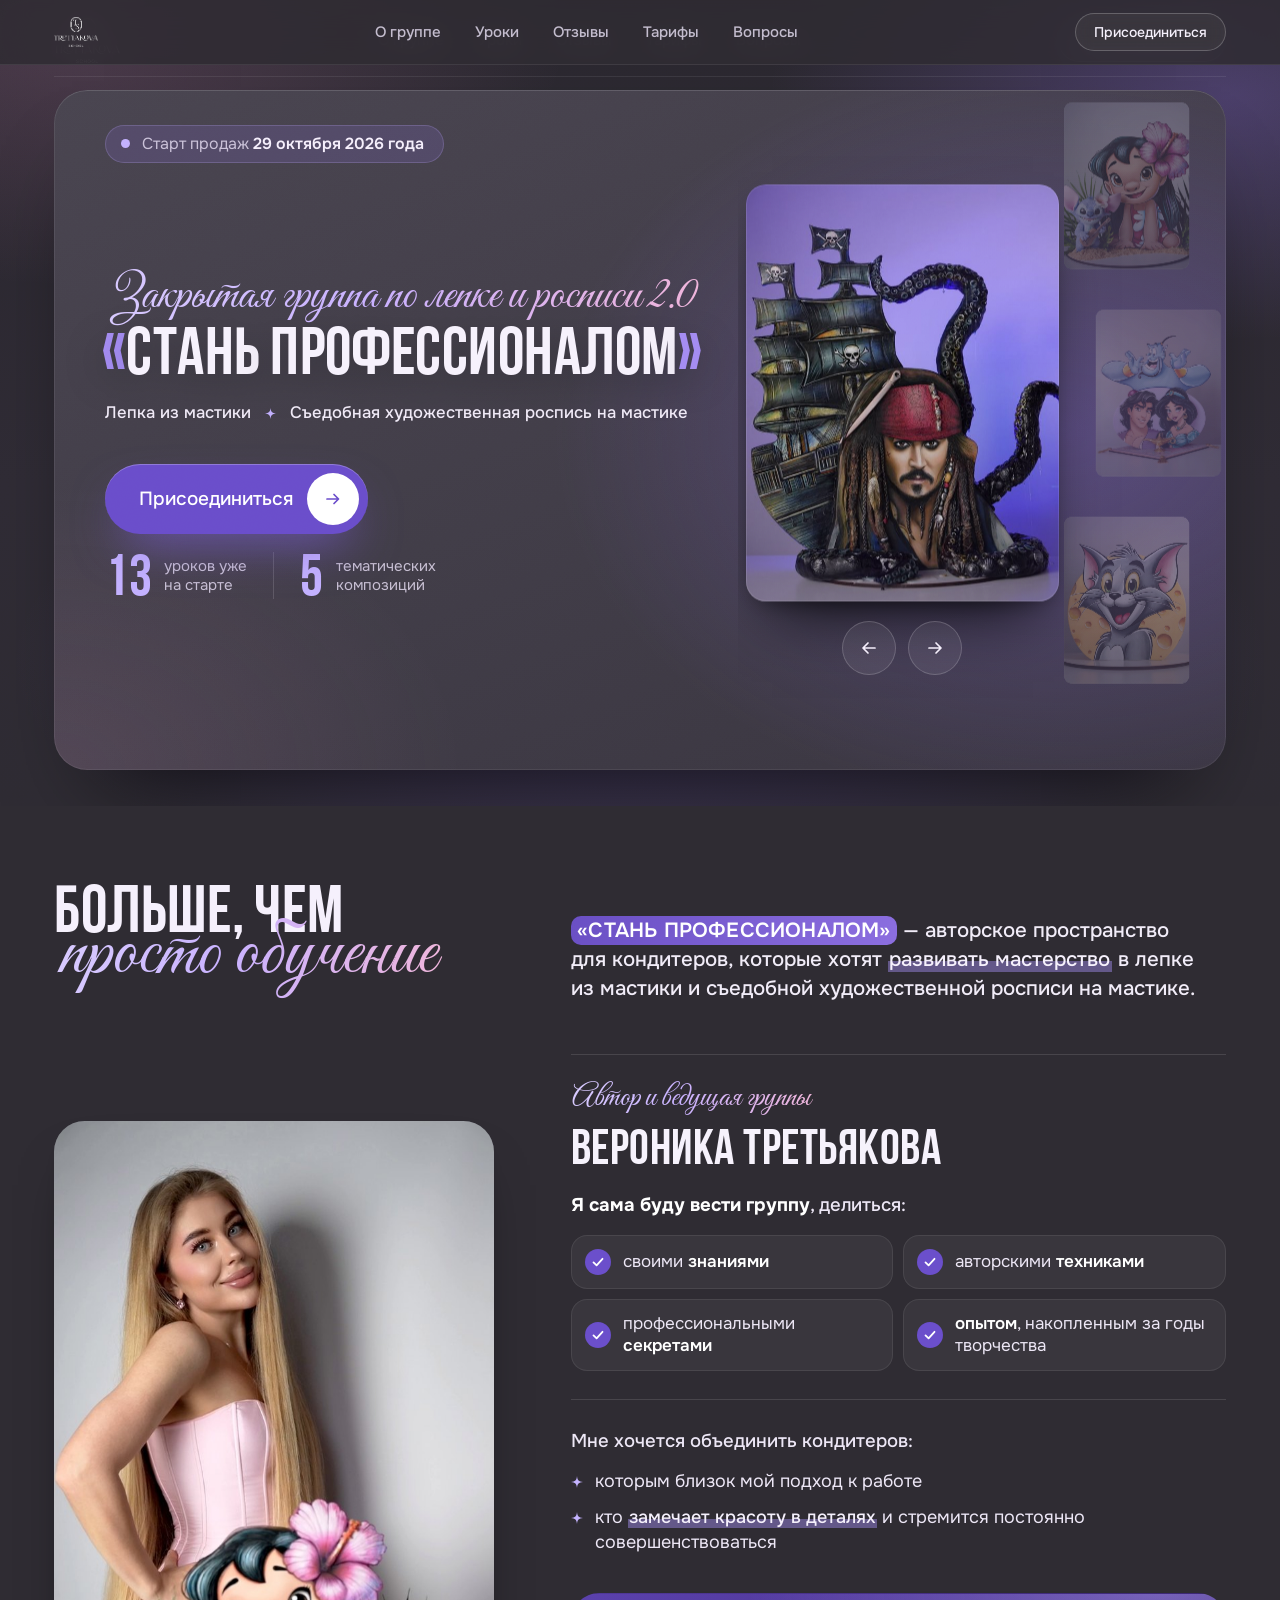
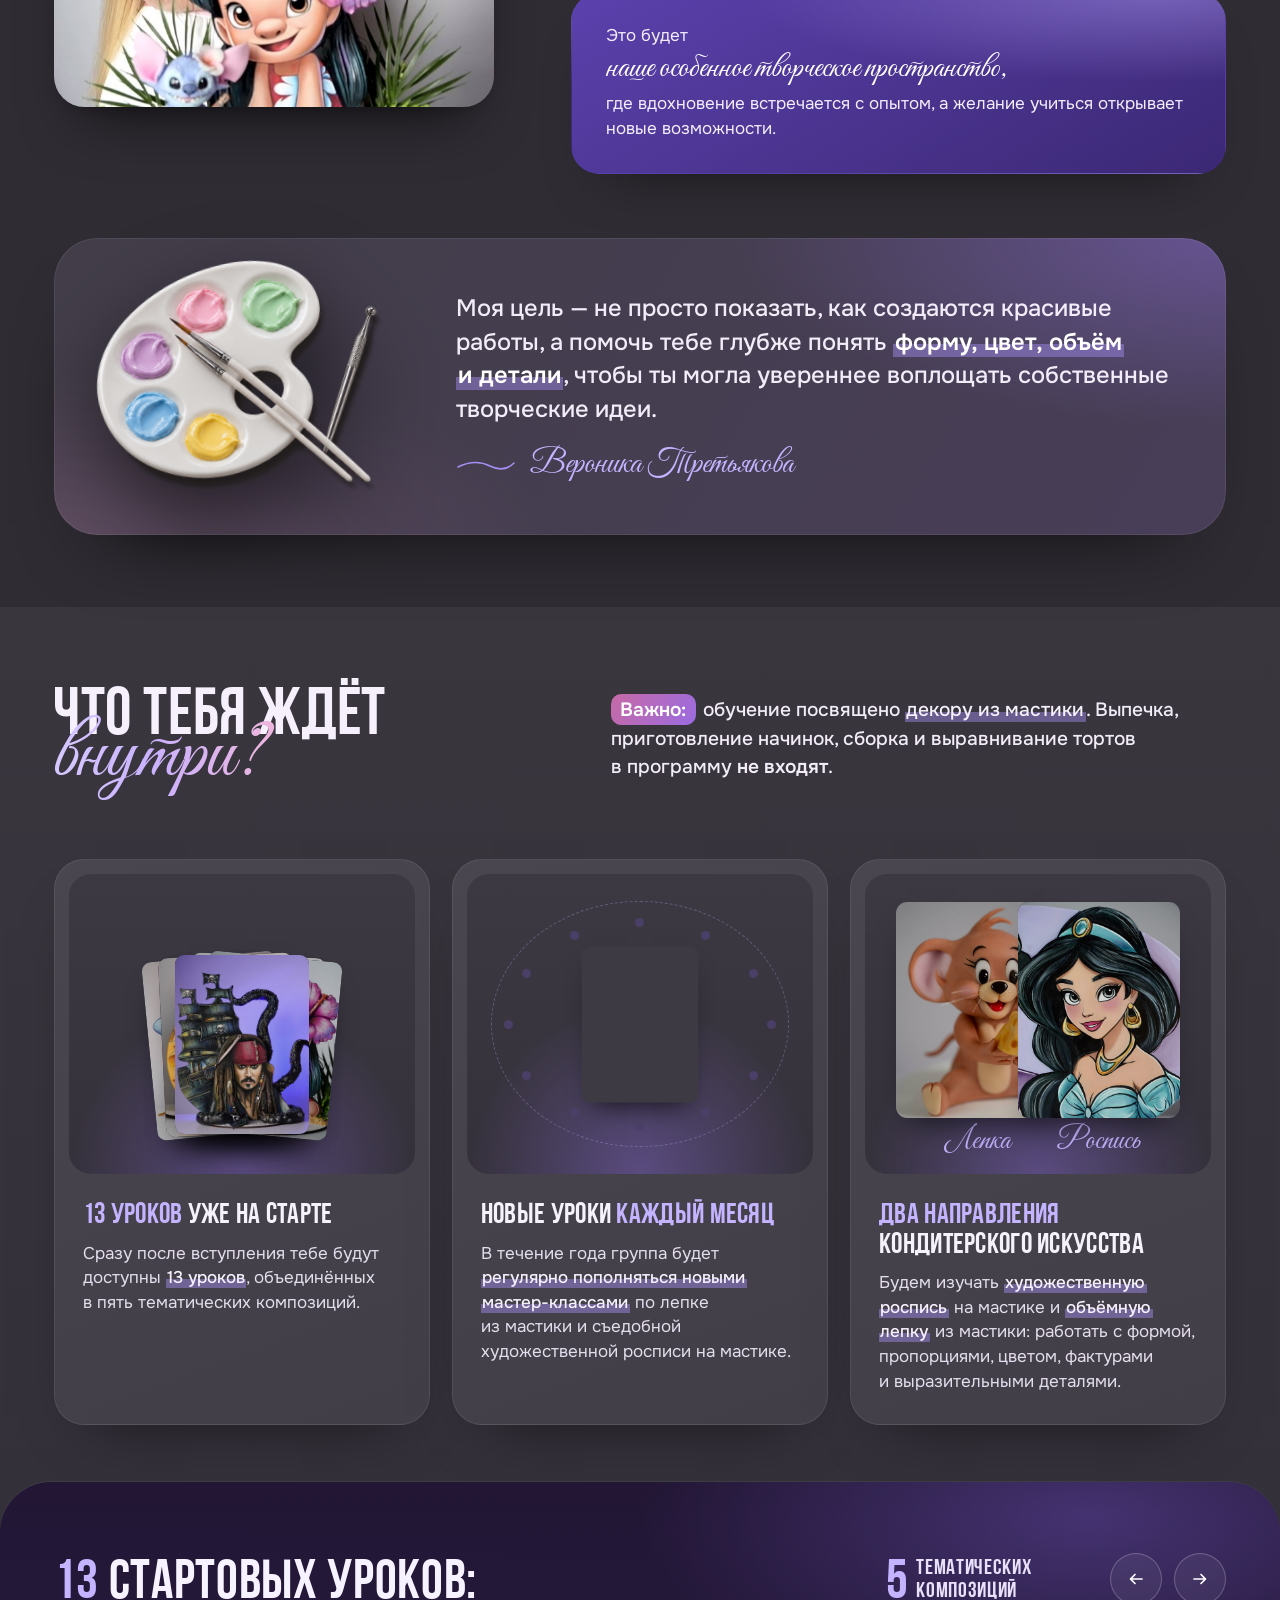
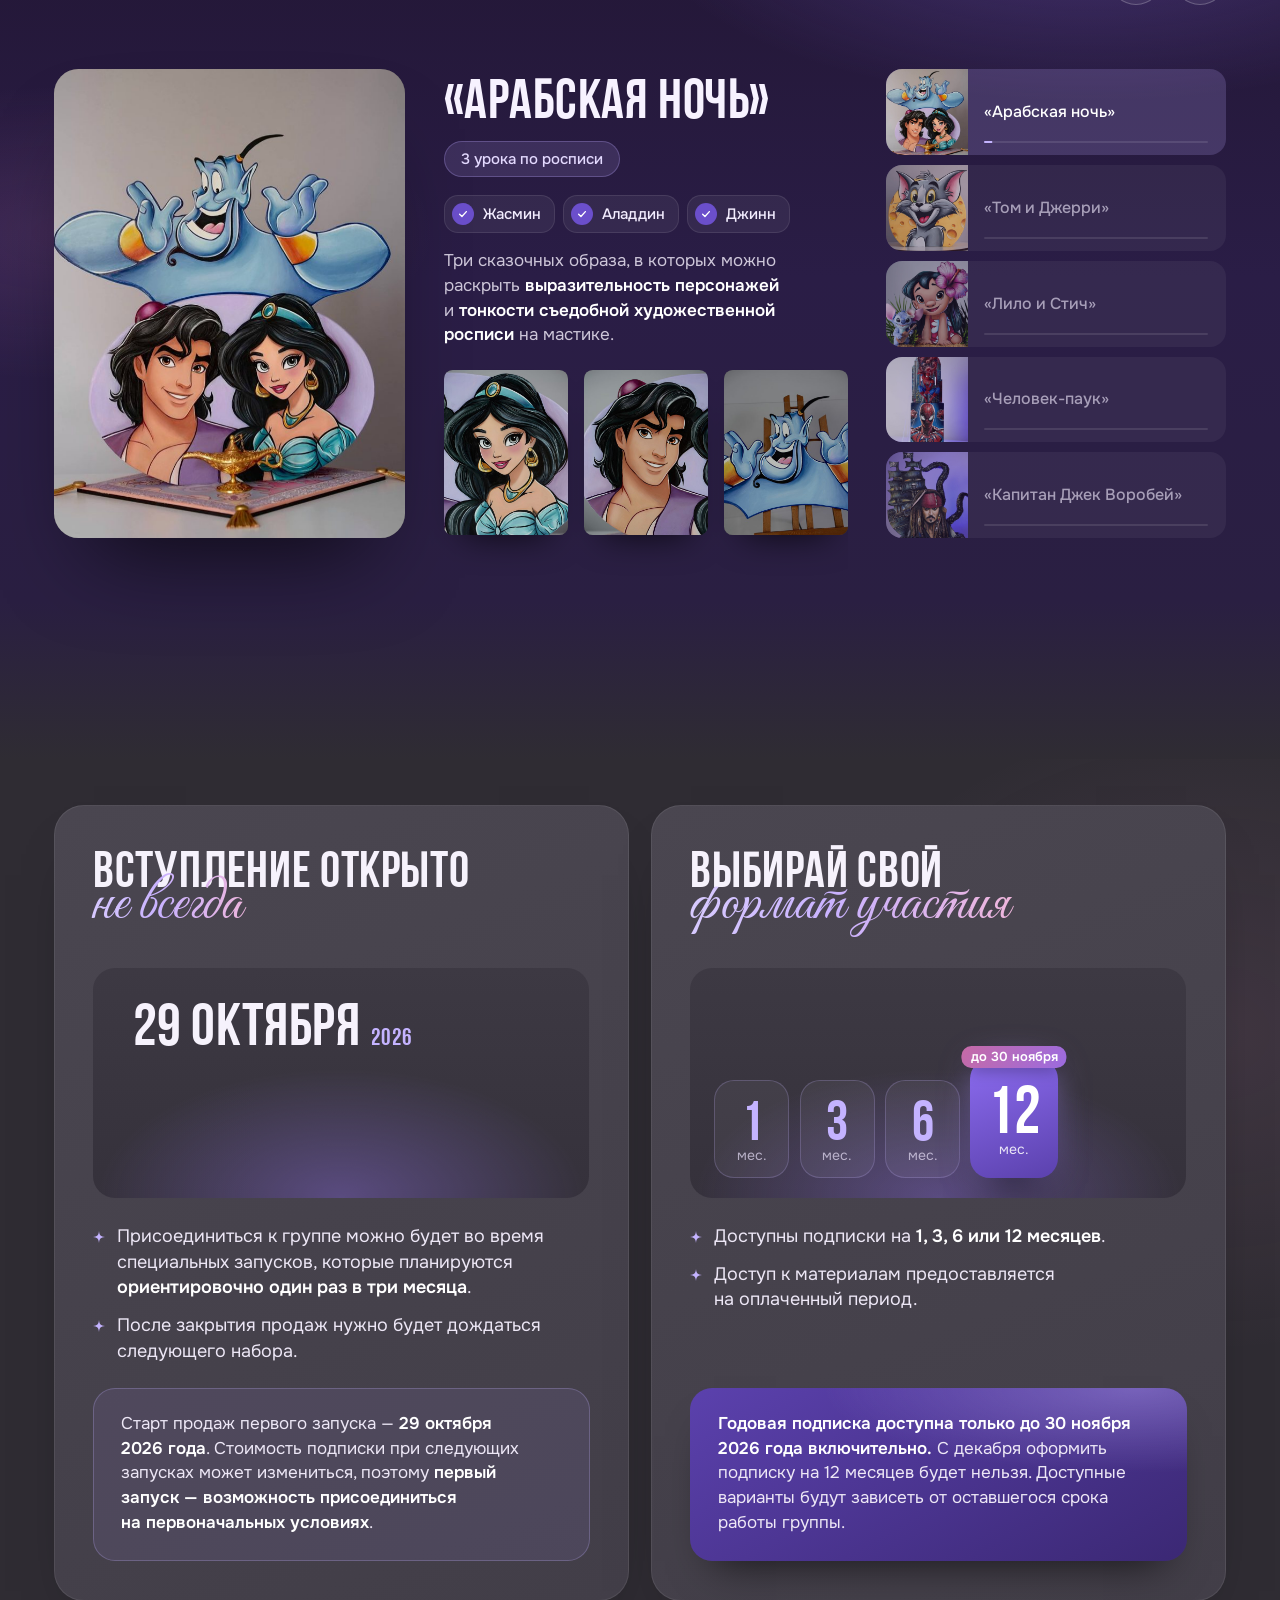
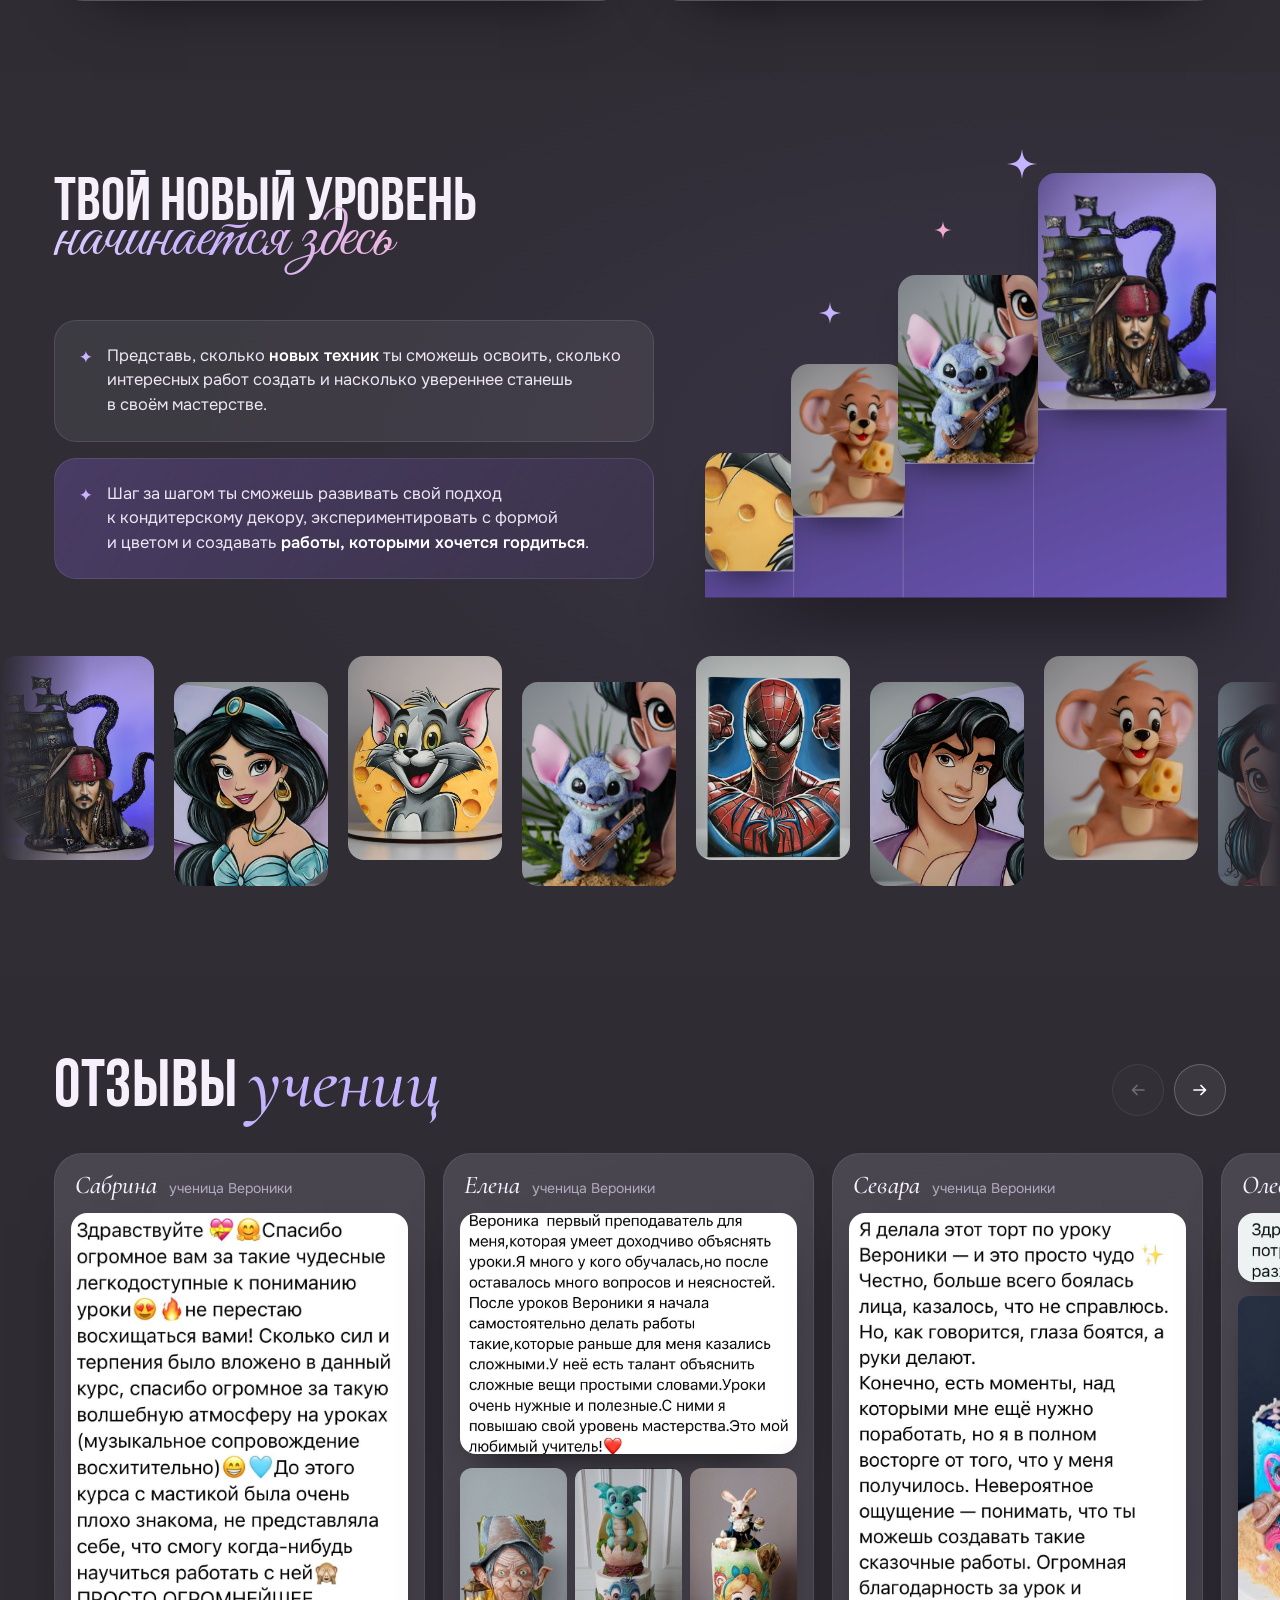
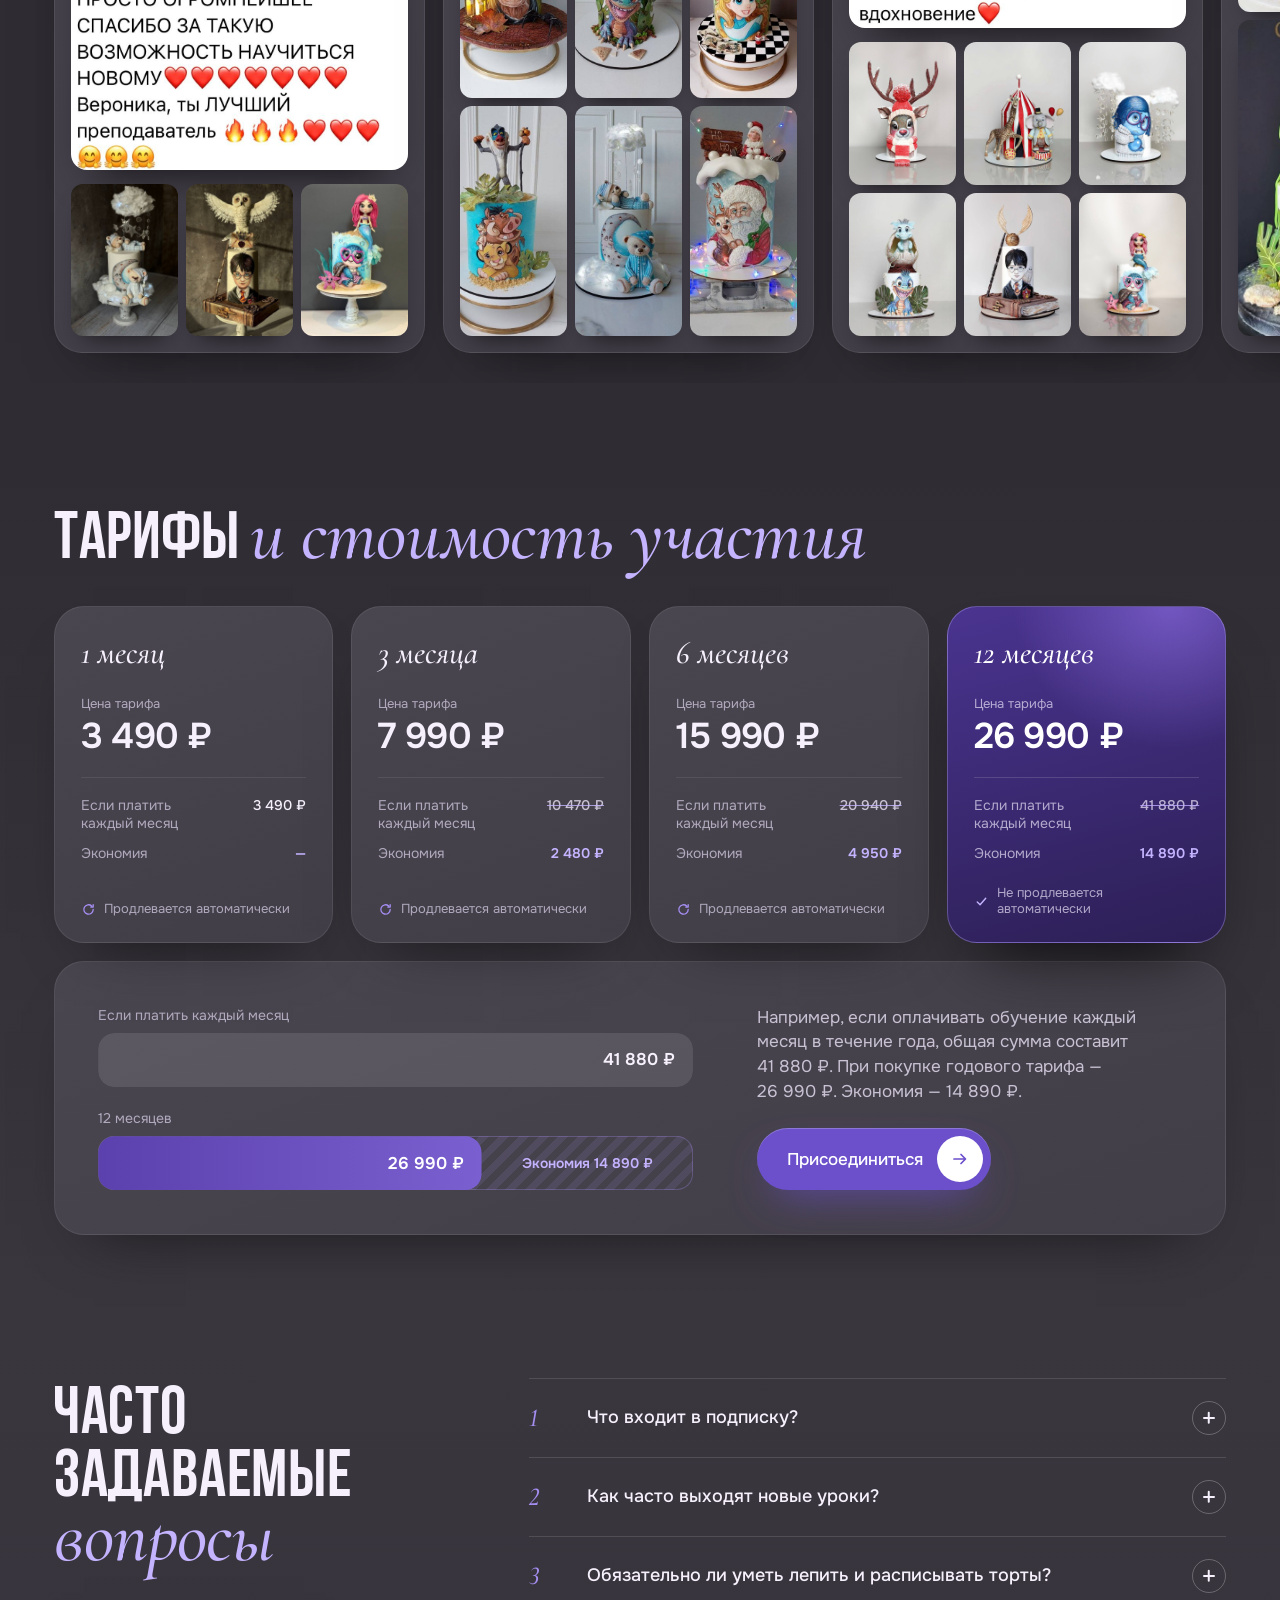
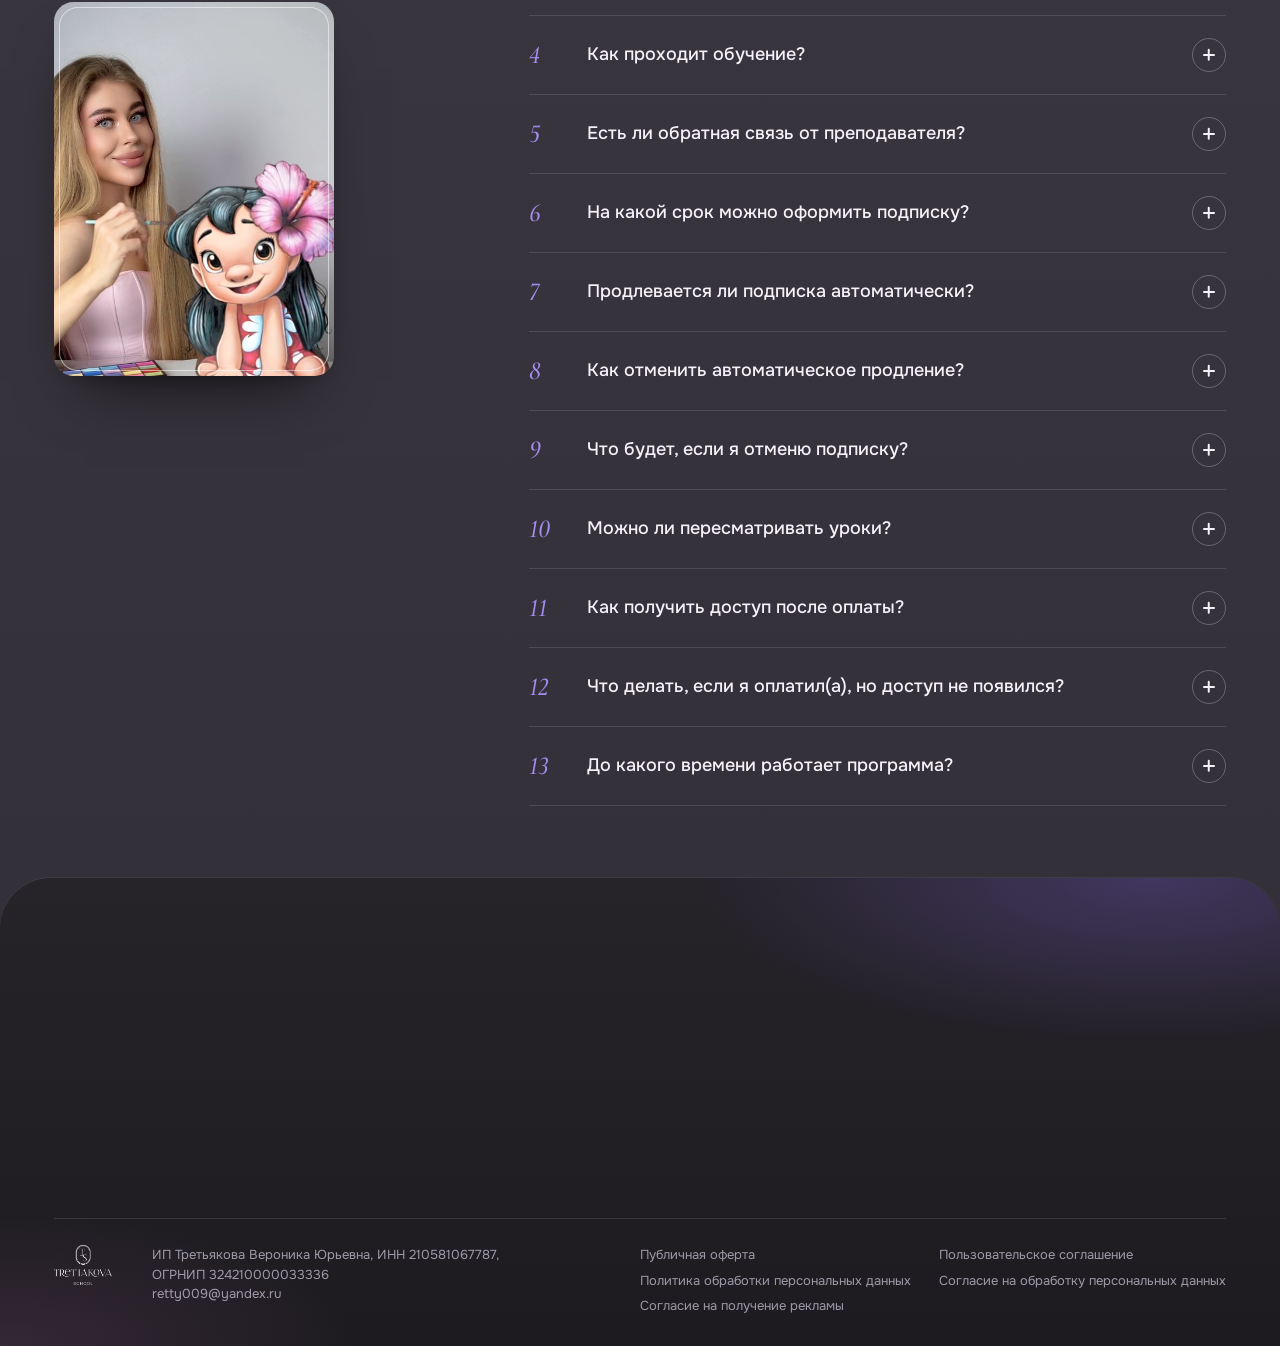
==== commit 014c16ee: "Add Maria and Yulia testimonials" ====
--- a/site/index.html
+++ b/site/index.html
@@ -381,6 +381,16 @@
         <figcaption class="rev-who"><b>Олеся</b>ученица Вероники</figcaption>
         <button class="rev-shot" type="button" aria-label="Открыть отзыв Олеси крупно"><img src="img/rev-olesya-shot.jpg" alt="Скриншот отзыва Олеси" loading="lazy"></button>
         <div class="rev-works rw4"><span class="arch arch--sm"><img src="img/rev-olesya-1.jpg" alt="Работа Олеси" loading="lazy"></span><span class="arch arch--sm"><img src="img/rev-olesya-2.jpg" alt="Работа Олеси" loading="lazy"></span><span class="arch arch--sm"><img src="img/rev-olesya-3.jpg" alt="Работа Олеси" loading="lazy"></span><span class="arch arch--sm"><img src="img/rev-olesya-4.jpg" alt="Работа Олеси" loading="lazy"></span></div>
+      </figure>
+      <figure class="rev">
+        <figcaption class="rev-who"><b>Мария</b>ученица Вероники</figcaption>
+        <button class="rev-shot" type="button" aria-label="Открыть отзыв Марии крупно"><img src="img/rev-maria-shot.jpg" alt="Скриншот отзыва Марии" loading="lazy"></button>
+        <div class="rev-works rw4"><span class="arch arch--sm"><img src="img/rev-maria-1.jpg" alt="Работа Марии" loading="lazy"></span><span class="arch arch--sm"><img src="img/rev-maria-2.jpg" alt="Работа Марии" loading="lazy"></span><span class="arch arch--sm"><img src="img/rev-maria-3.jpg" alt="Работа Марии" loading="lazy"></span><span class="arch arch--sm"><img src="img/rev-maria-4.jpg" alt="Работа Марии" loading="lazy"></span></div>
+      </figure>
+      <figure class="rev">
+        <figcaption class="rev-who"><b>Юлия</b>ученица Вероники</figcaption>
+        <button class="rev-shot" type="button" aria-label="Открыть отзыв Юлии крупно"><img src="img/rev-yulia-shot.jpg" alt="Скриншот отзыва Юлии" loading="lazy"></button>
+        <div class="rev-works rw4"><span class="arch arch--sm"><img src="img/rev-yulia-1.jpg" alt="Работа Юлии" loading="lazy"></span><span class="arch arch--sm"><img src="img/rev-yulia-2.jpg" alt="Работа Юлии" loading="lazy"></span><span class="arch arch--sm"><img src="img/rev-yulia-3.jpg" alt="Работа Юлии" loading="lazy"></span><span class="arch arch--sm"><img src="img/rev-yulia-4.jpg" alt="Работа Юлии" loading="lazy"></span></div>
       </figure>
     </div>
   </div>
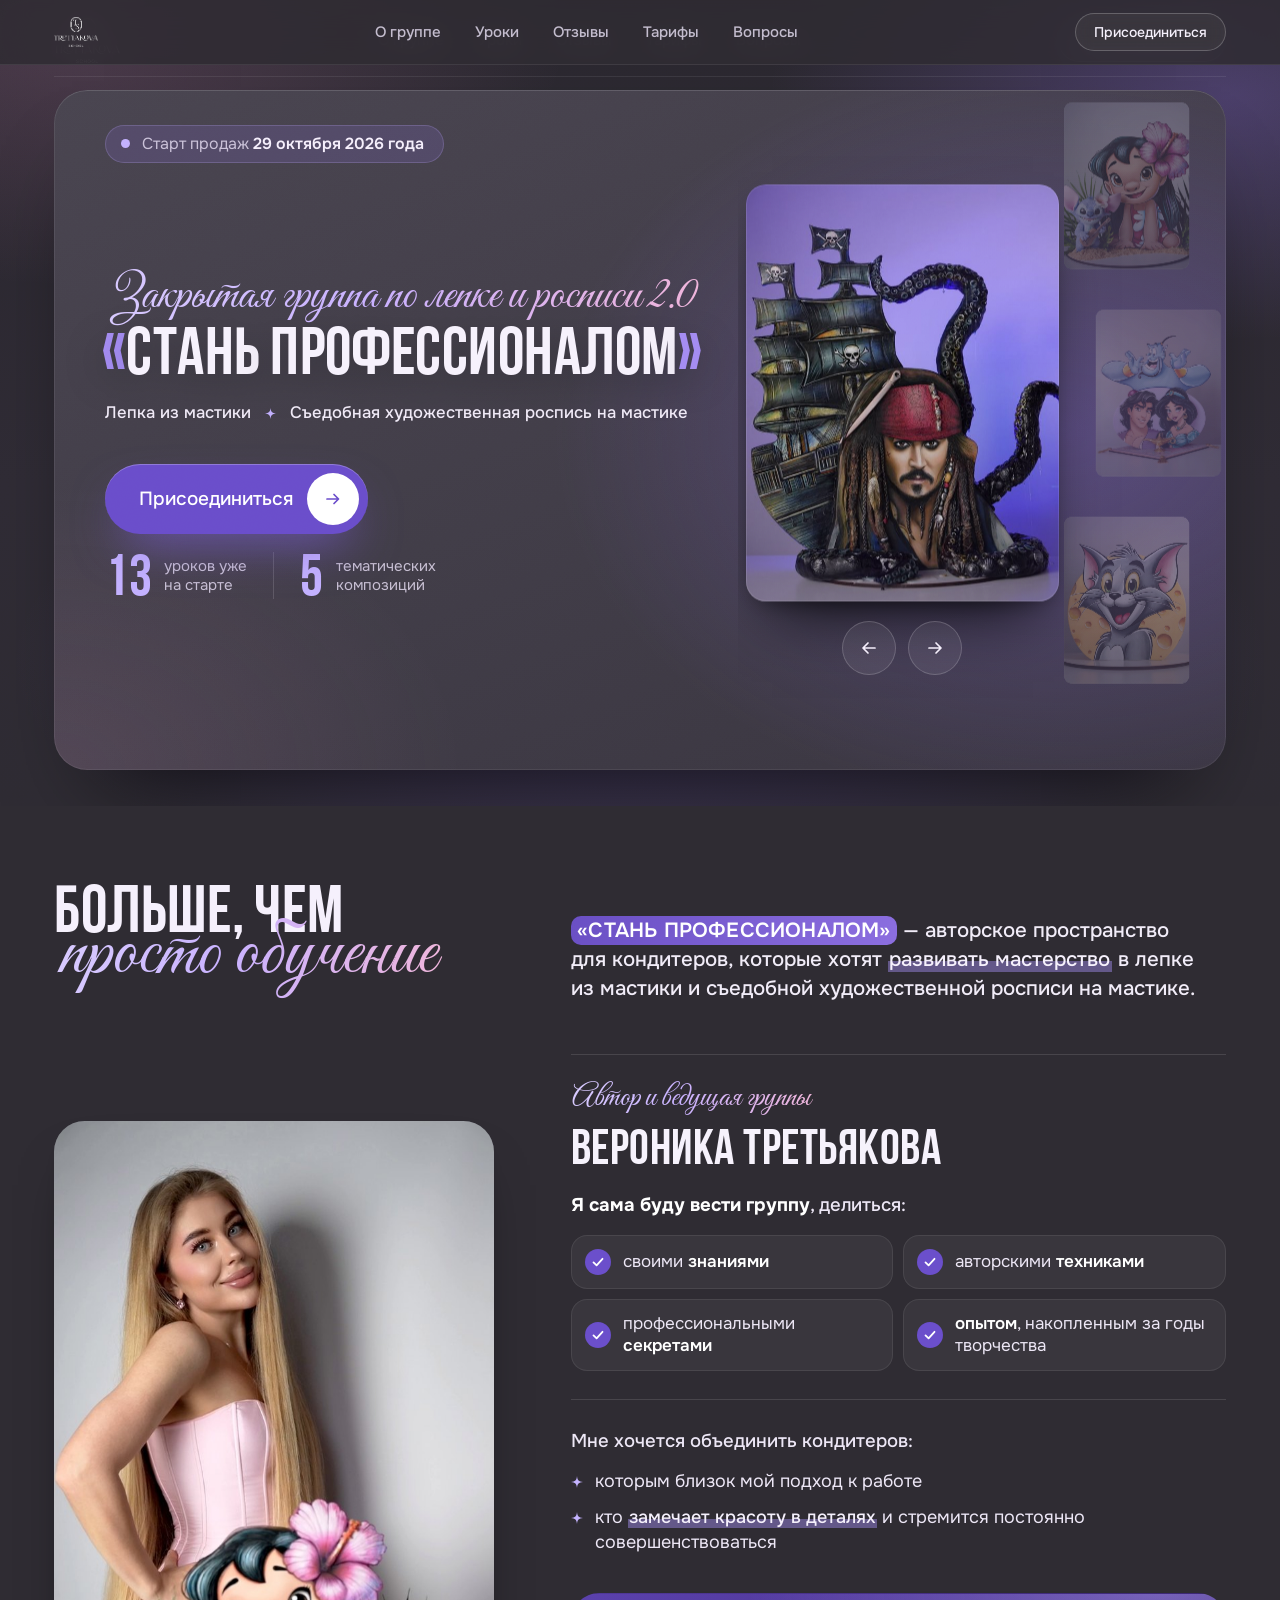
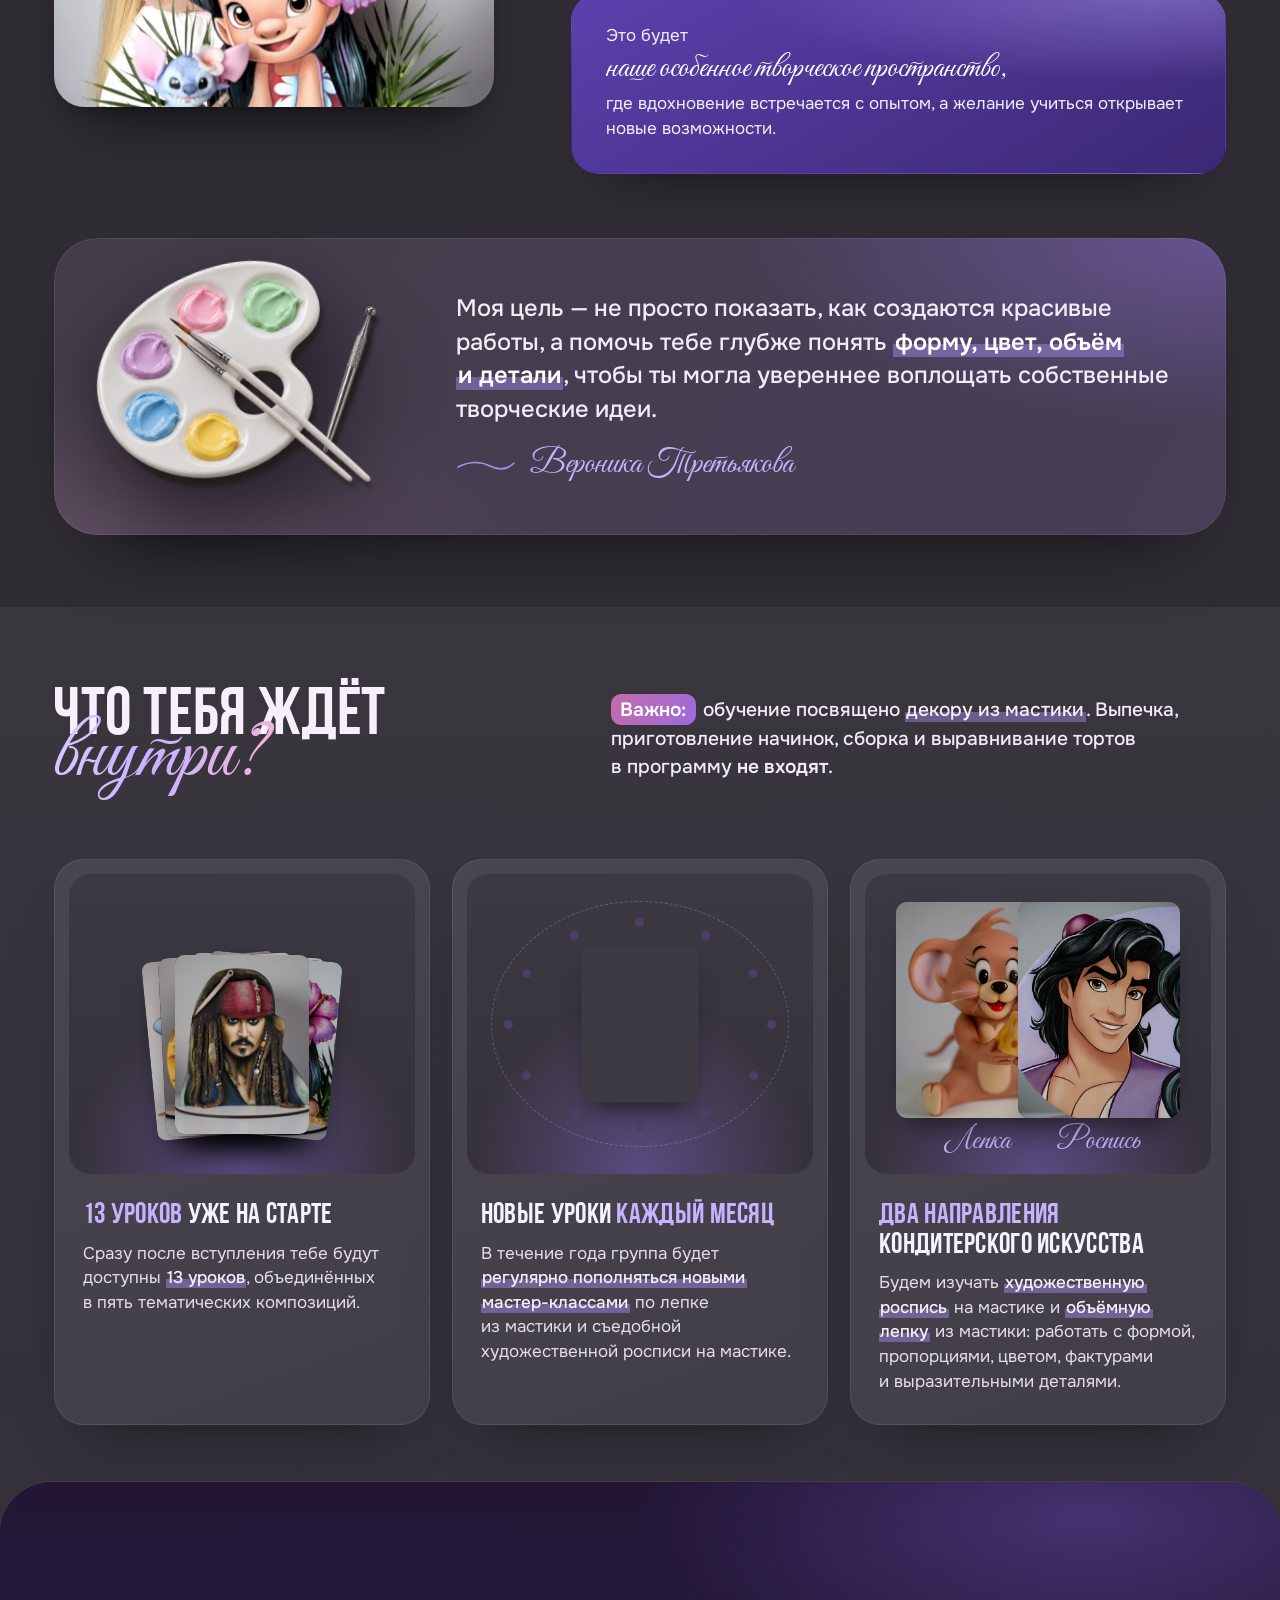
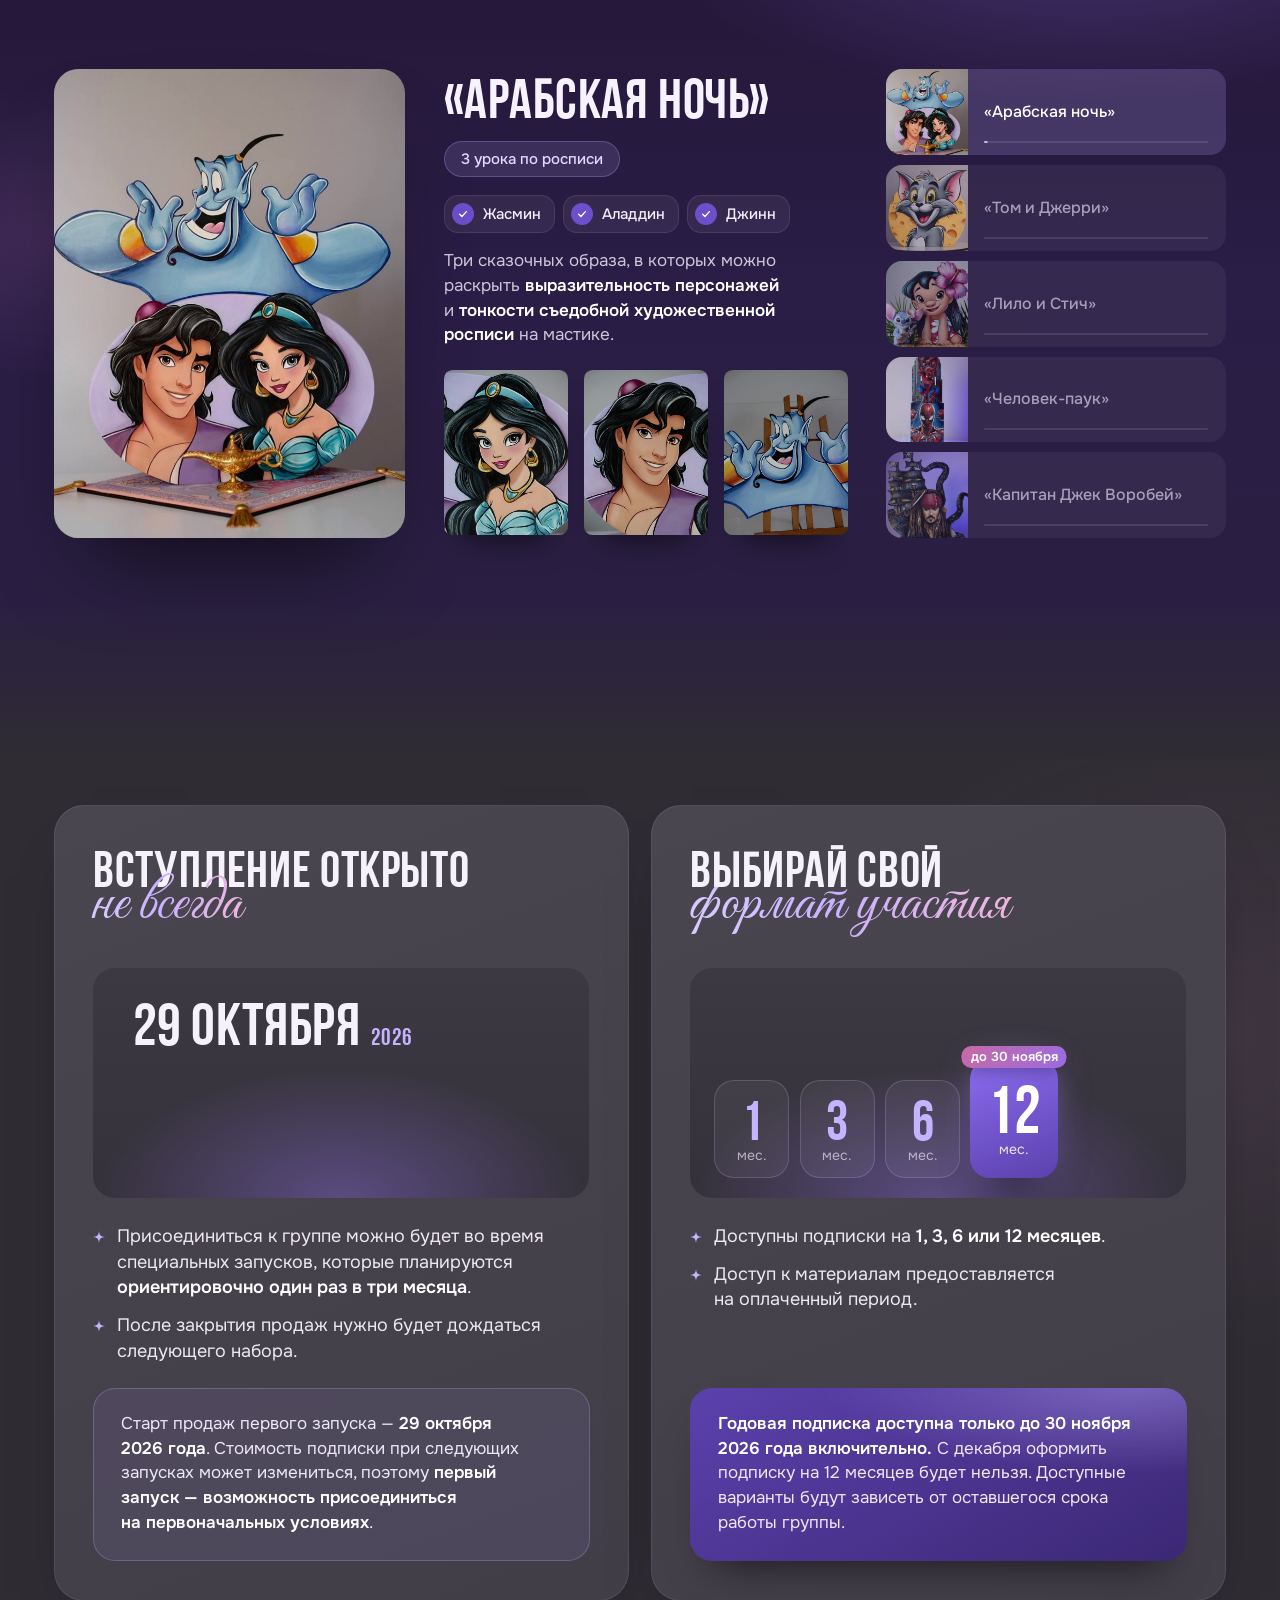
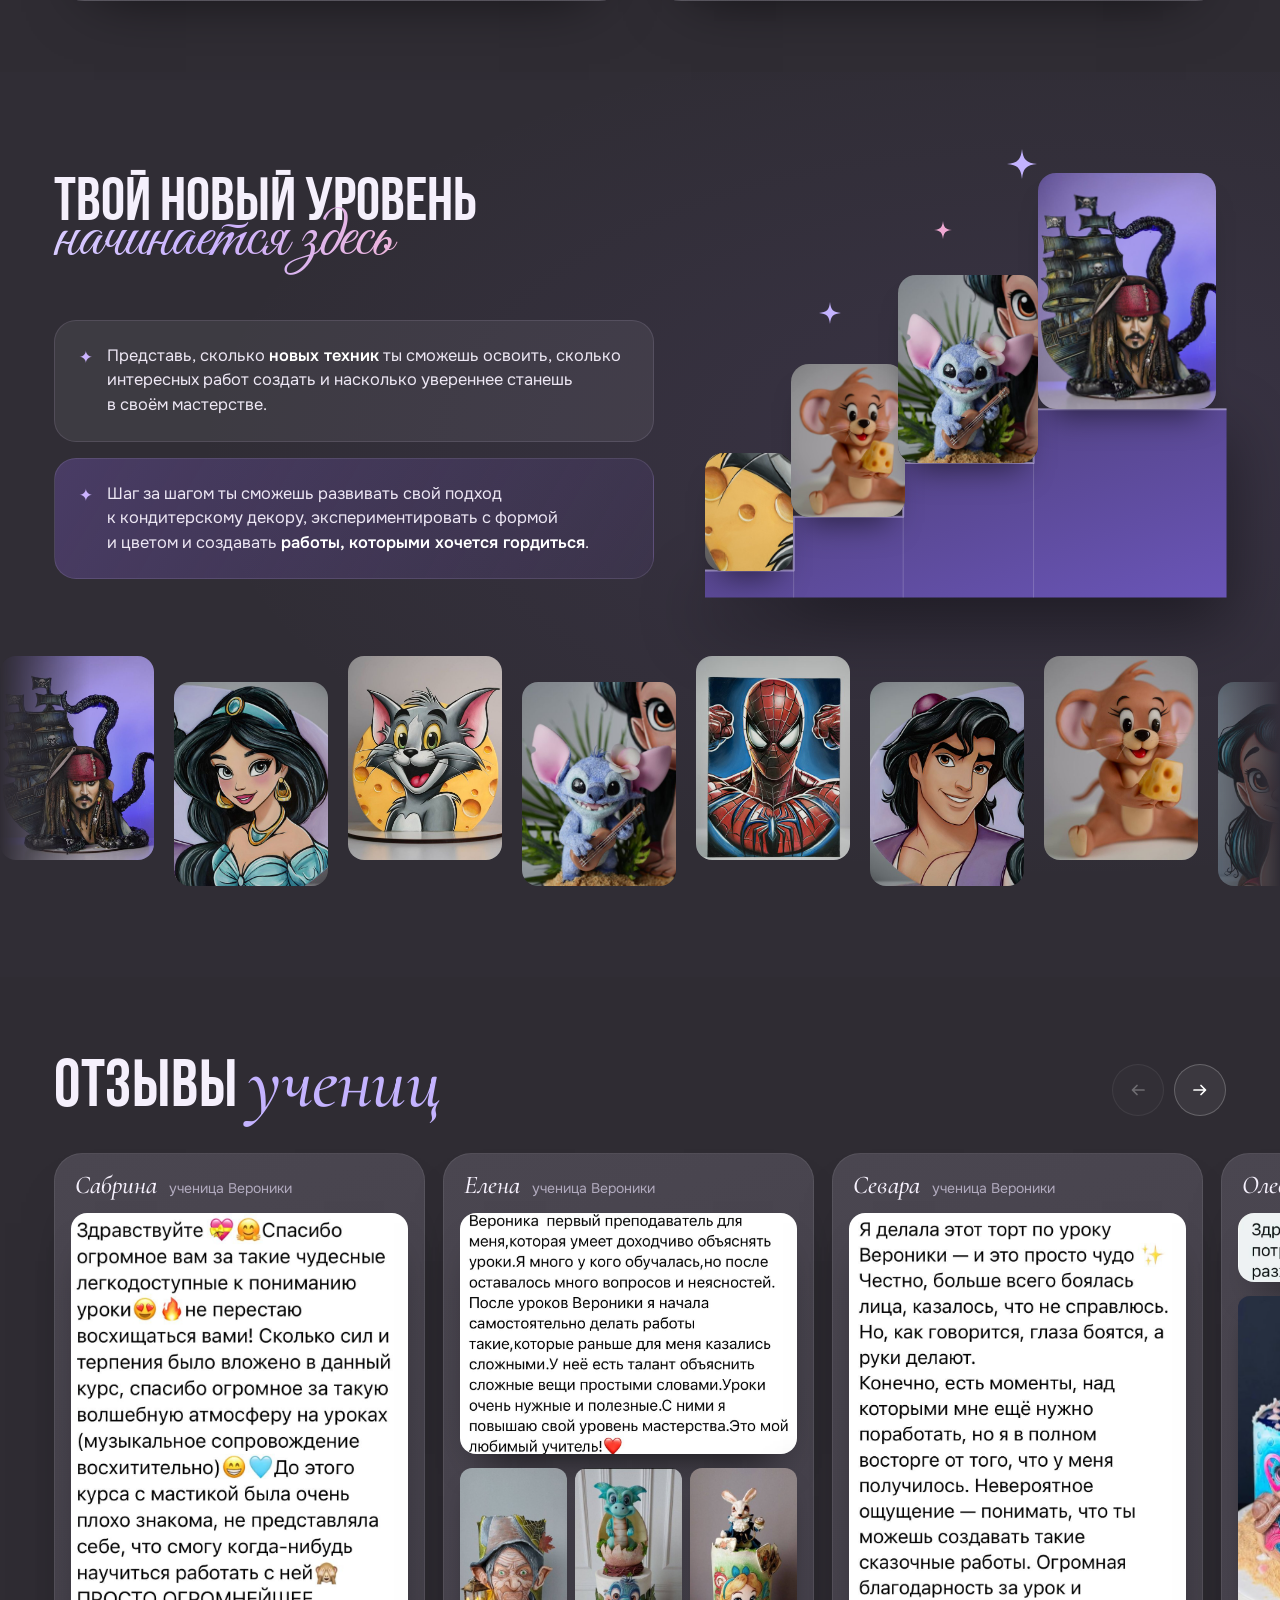
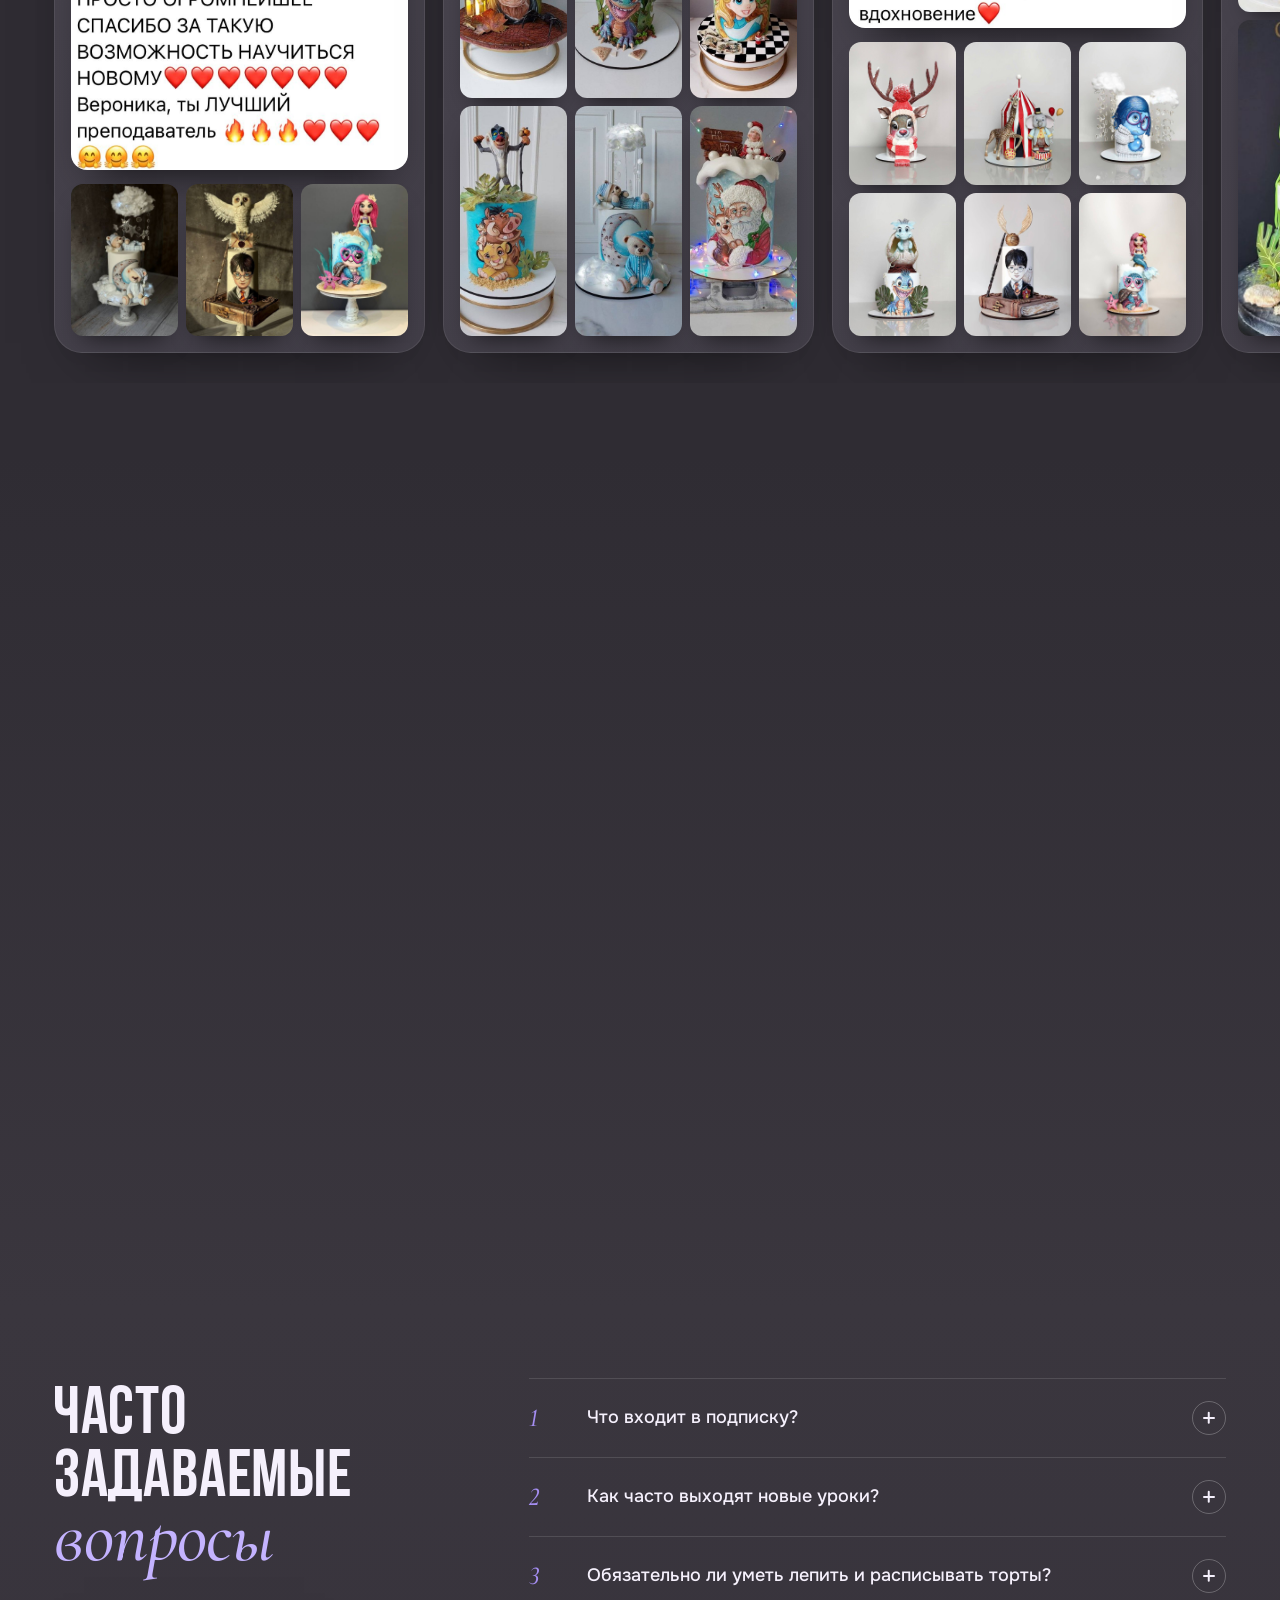
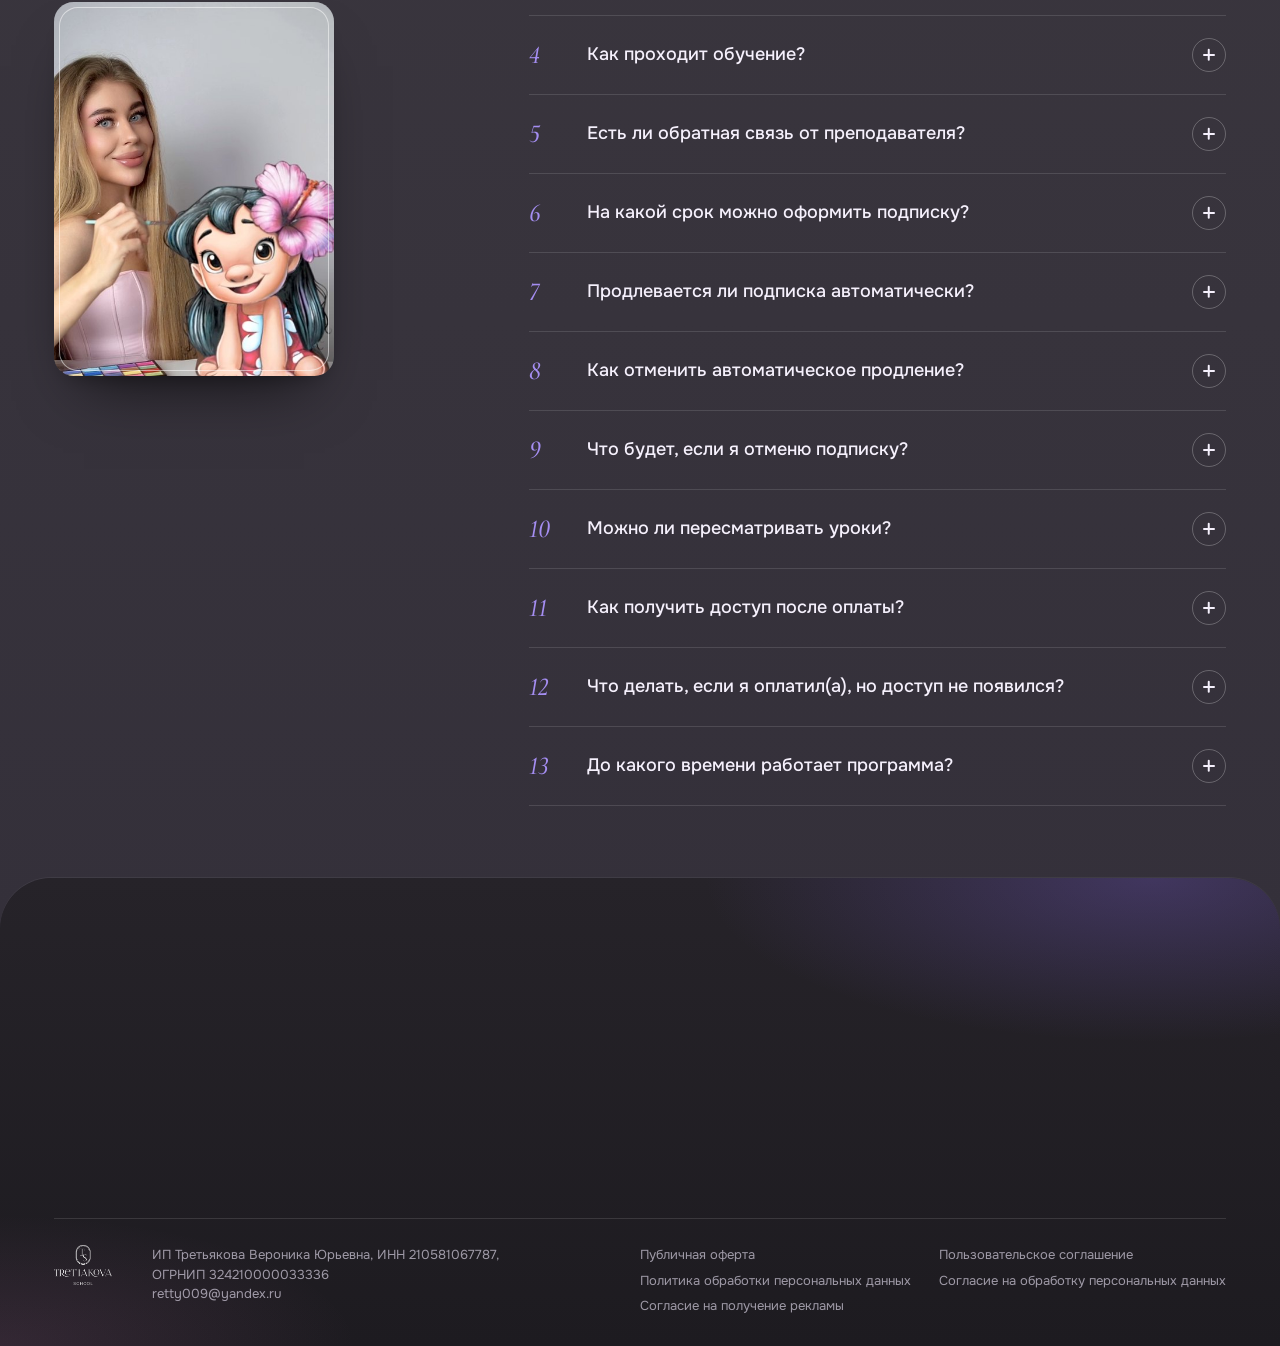
==== commit 7eb5630a: "Фото по правкам Вероники: Джек на сером вместо корабля, Алладин в первом экране и в «Роспись» Co-Aut" ====
--- a/site/index.html
+++ b/site/index.html
@@ -122,7 +122,7 @@
           <span class="arch arch--sm" style="--r:-11deg"><img src="img/tom.jpg" alt="" loading="lazy"></span>
           <span class="arch arch--sm" style="--r:11deg"><img src="img/spider-paint.jpg" alt="" loading="lazy"></span>
           <span class="arch arch--sm" style="--r:22deg"><img src="img/lilo.jpg" alt="" loading="lazy"></span>
-          <span class="arch arch--sm" style="--r:0deg; z-index:2"><img src="img/jack-full.jpg" alt="" loading="lazy"></span>
+          <span class="arch arch--sm" style="--r:0deg; z-index:2"><img src="img/jack-solo.jpg" alt="" loading="lazy"></span>
         </div>
         <div class="fbody">
           <h3><span class="n">13 уроков</span> уже на старте</h3>
@@ -137,7 +137,7 @@
             <img src="img/genie2.jpg" alt="" loading="lazy" style="--k:0">
             <img src="img/spider.jpg" alt="" loading="lazy" style="--k:1">
             <img src="img/tom2.jpg" alt="" loading="lazy" style="--k:2">
-            <img src="img/ship.jpg" alt="" loading="lazy" style="--k:3">
+            <img src="img/jack-solo.jpg" alt="" loading="lazy" style="--k:3">
           </span>
         </div>
         <div class="fbody">
@@ -149,7 +149,7 @@
         <div class="fv v-two" aria-hidden="true">
           <img class="dk dk-tool" src="img/d-tool.png" alt="" loading="lazy"><img class="dk dk-brush" src="img/d-brush.png" alt="" loading="lazy"><img class="dk dk-jar" src="img/d-jar.png" alt="" loading="lazy">
           <figure><span class="arch arch--sm"><img src="img/jerry.jpg" alt="" loading="lazy"></span><figcaption>Лепка</figcaption></figure>
-          <figure><span class="arch arch--sm"><img src="img/jasmine.jpg" alt="" loading="lazy"></span><figcaption>Роспись</figcaption></figure>
+          <figure><span class="arch arch--sm"><img src="img/aladdin.jpg" alt="" loading="lazy"></span><figcaption>Роспись</figcaption></figure>
         </div>
         <div class="fbody">
           <h3><span class="n">Два направления</span> кондитерского искусства</h3>
@@ -576,8 +576,9 @@
     ['tom', '«Том и Джерри»'],
     ['spider', '«Человек-паук»'],
     ['jasmine', '«Арабская ночь»'],
-    ['ship', '«Капитан Джек Воробей»'],
+    ['jack-solo', '«Капитан Джек Воробей»'],
     ['jerry', '«Том и Джерри»'],
+    ['aladdin-l', '«Арабская ночь»'],
     ['lilo-solo', '«Лило и Стич»'],
     ['genie', '«Арабская ночь»'],
   ];
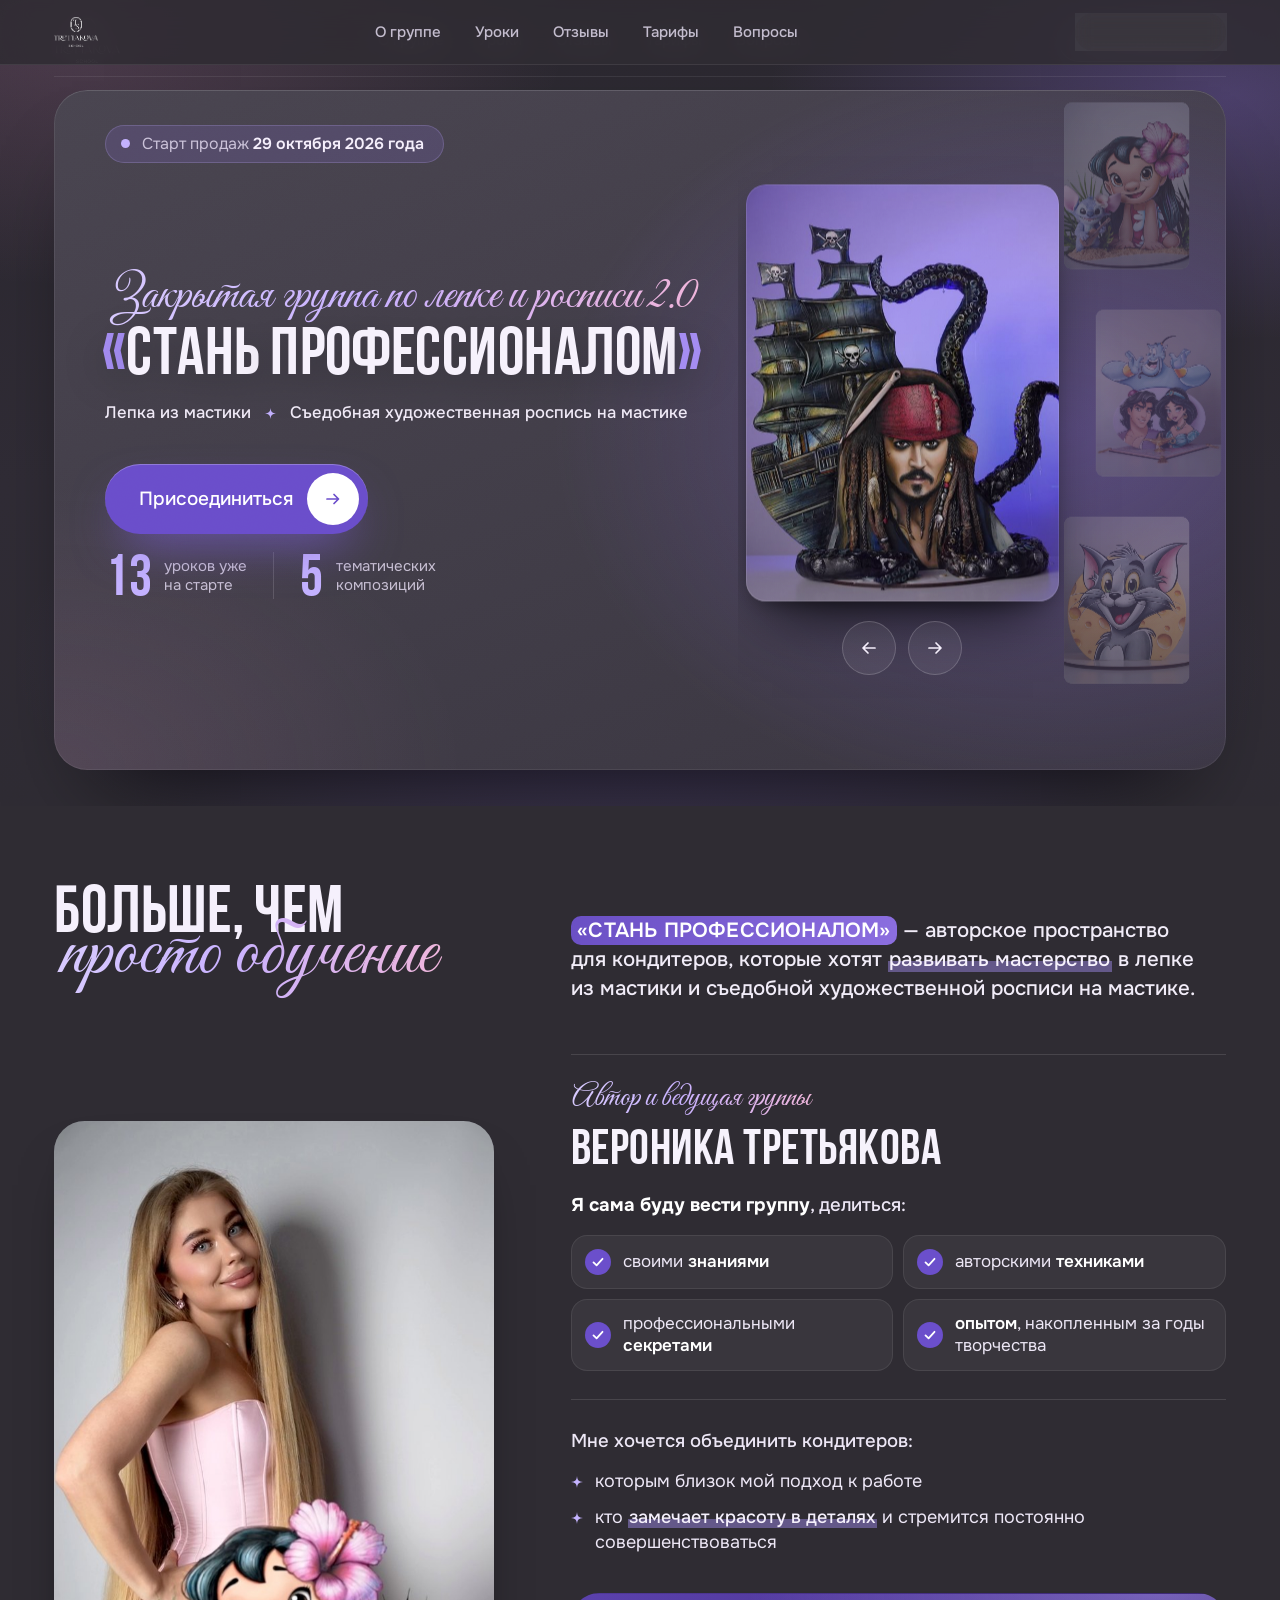
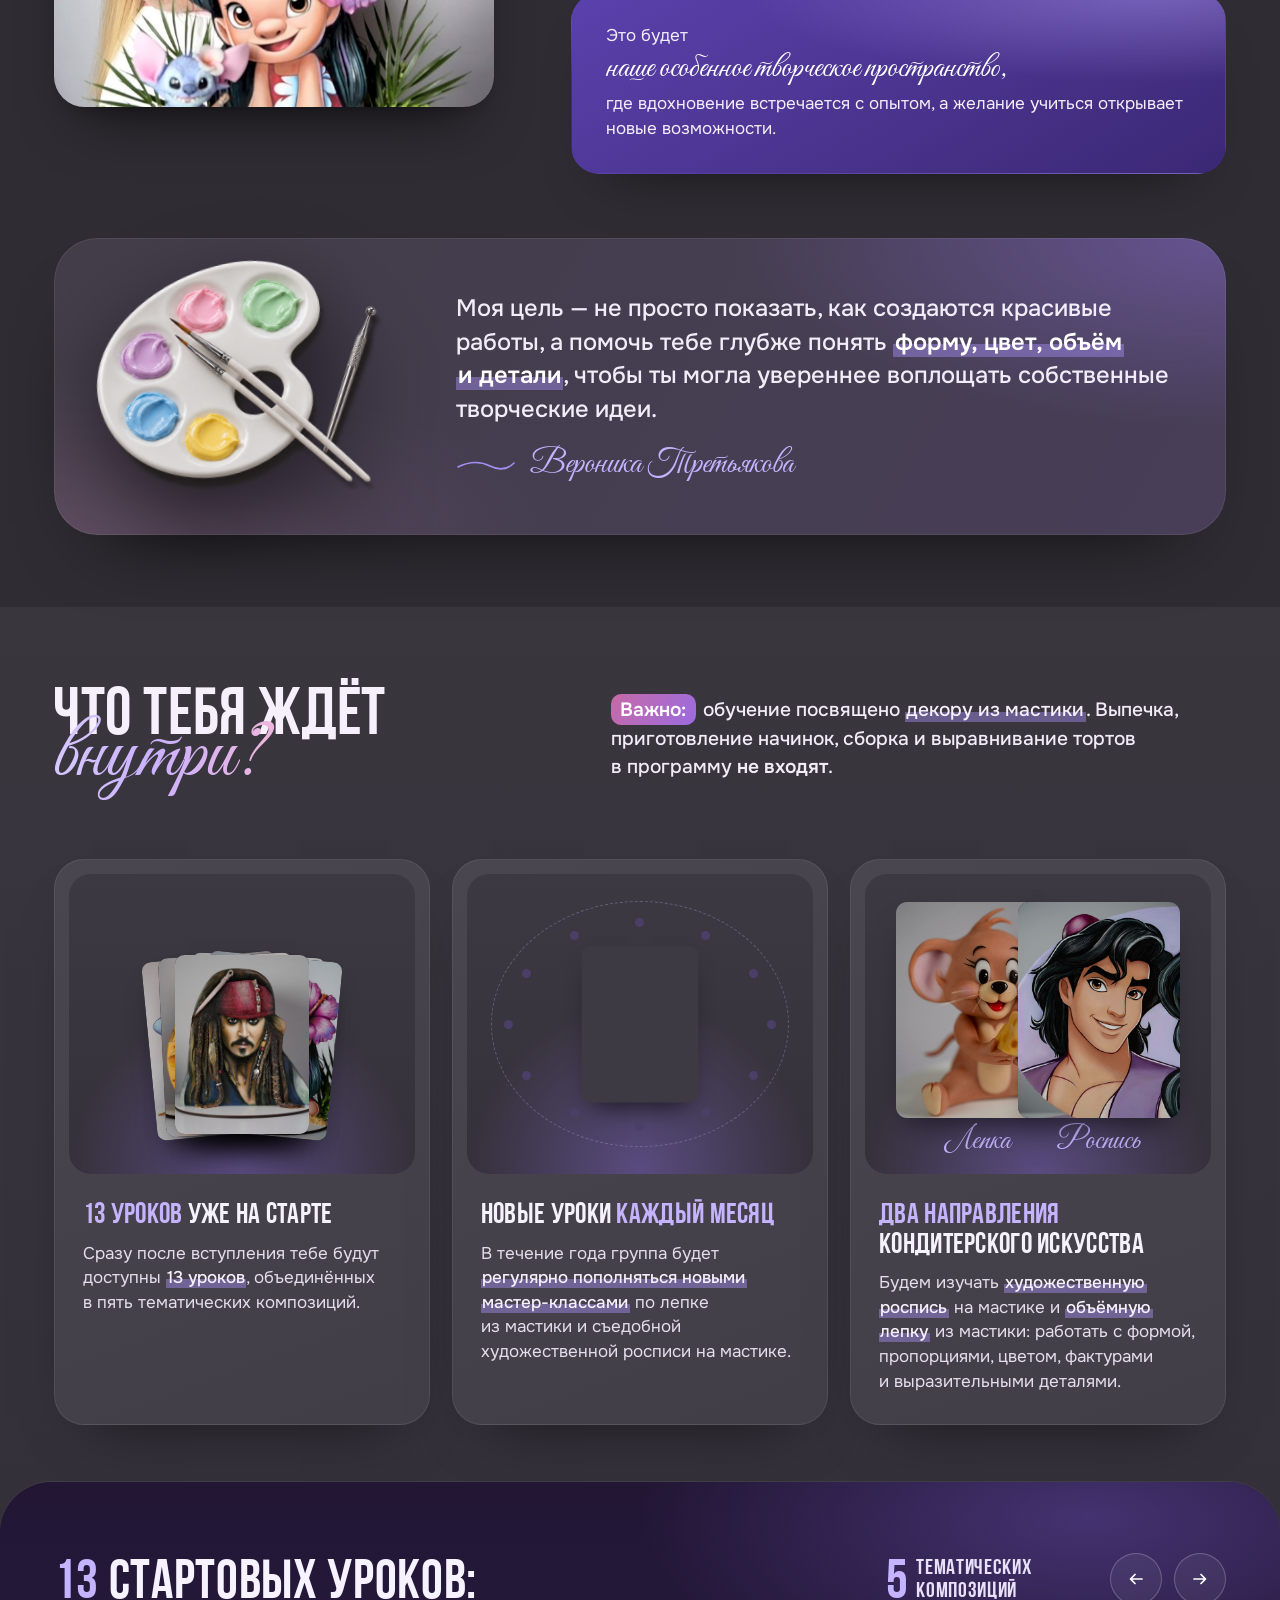
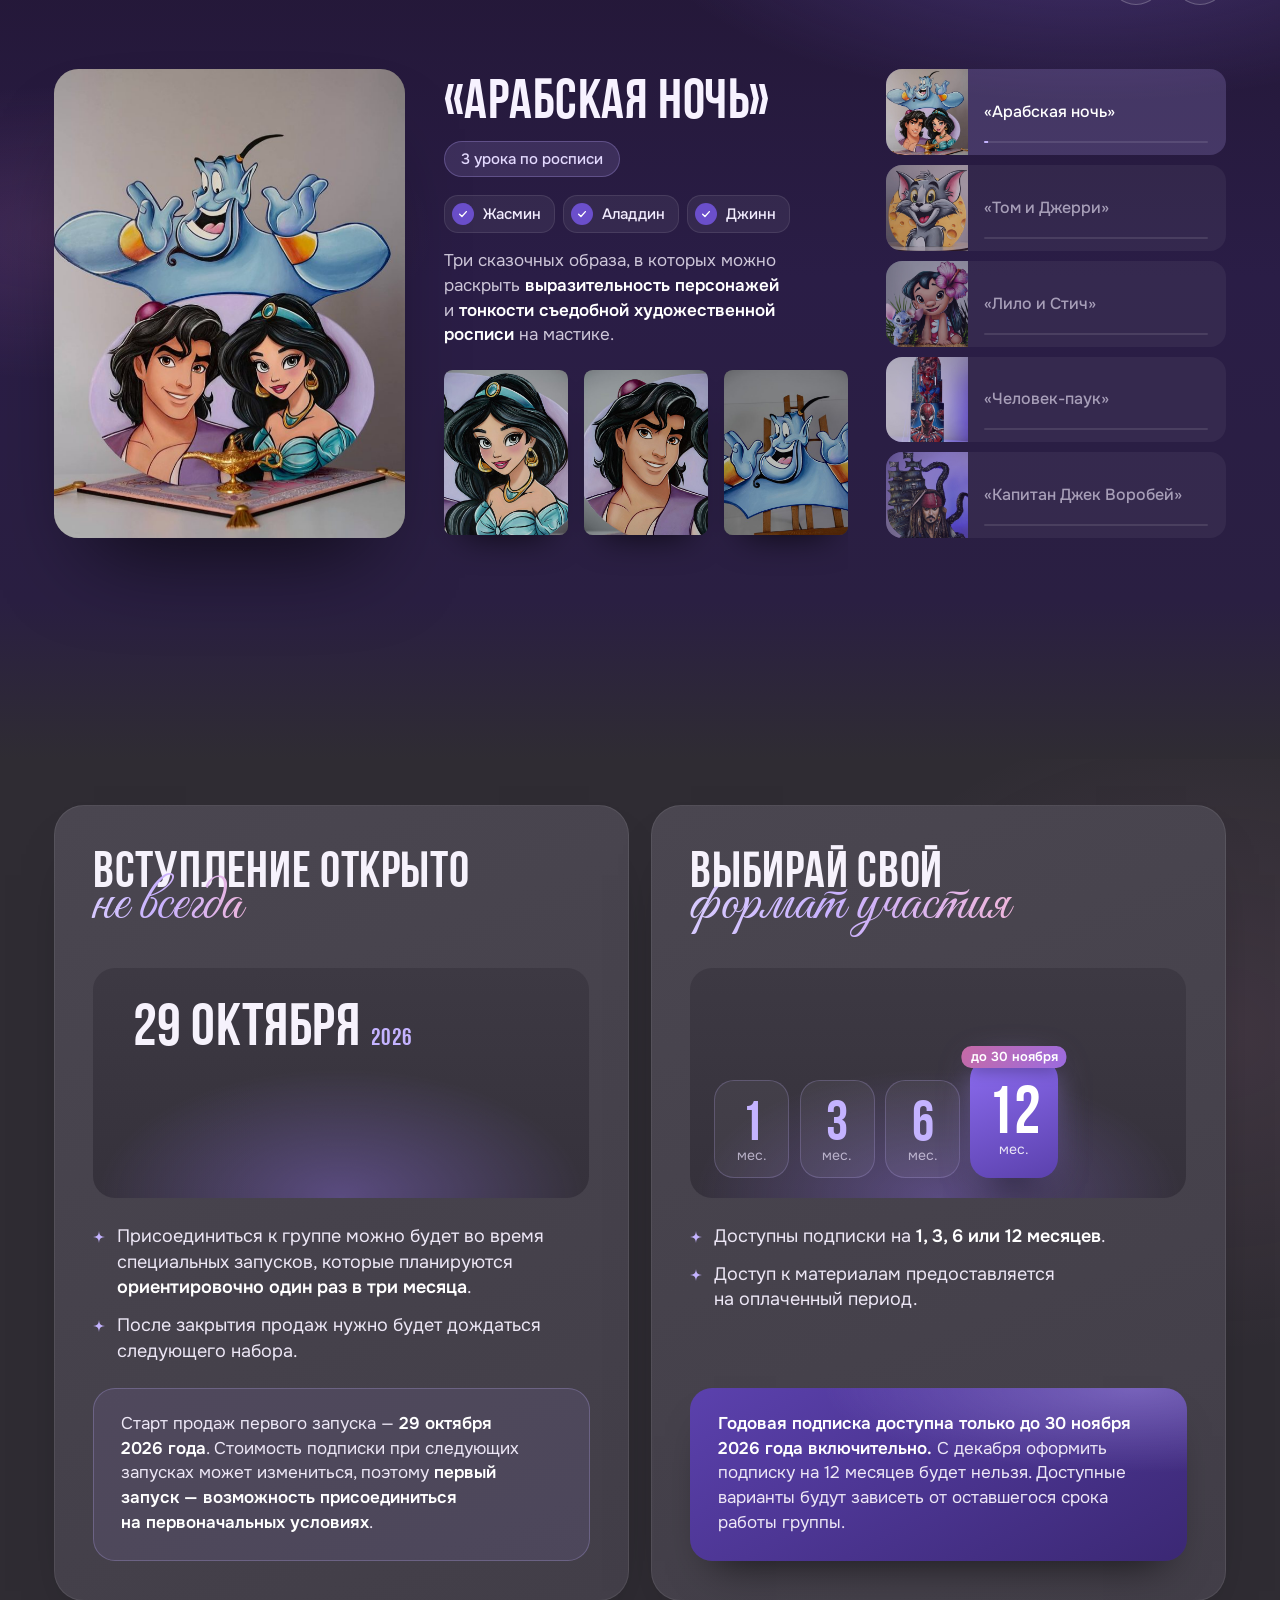
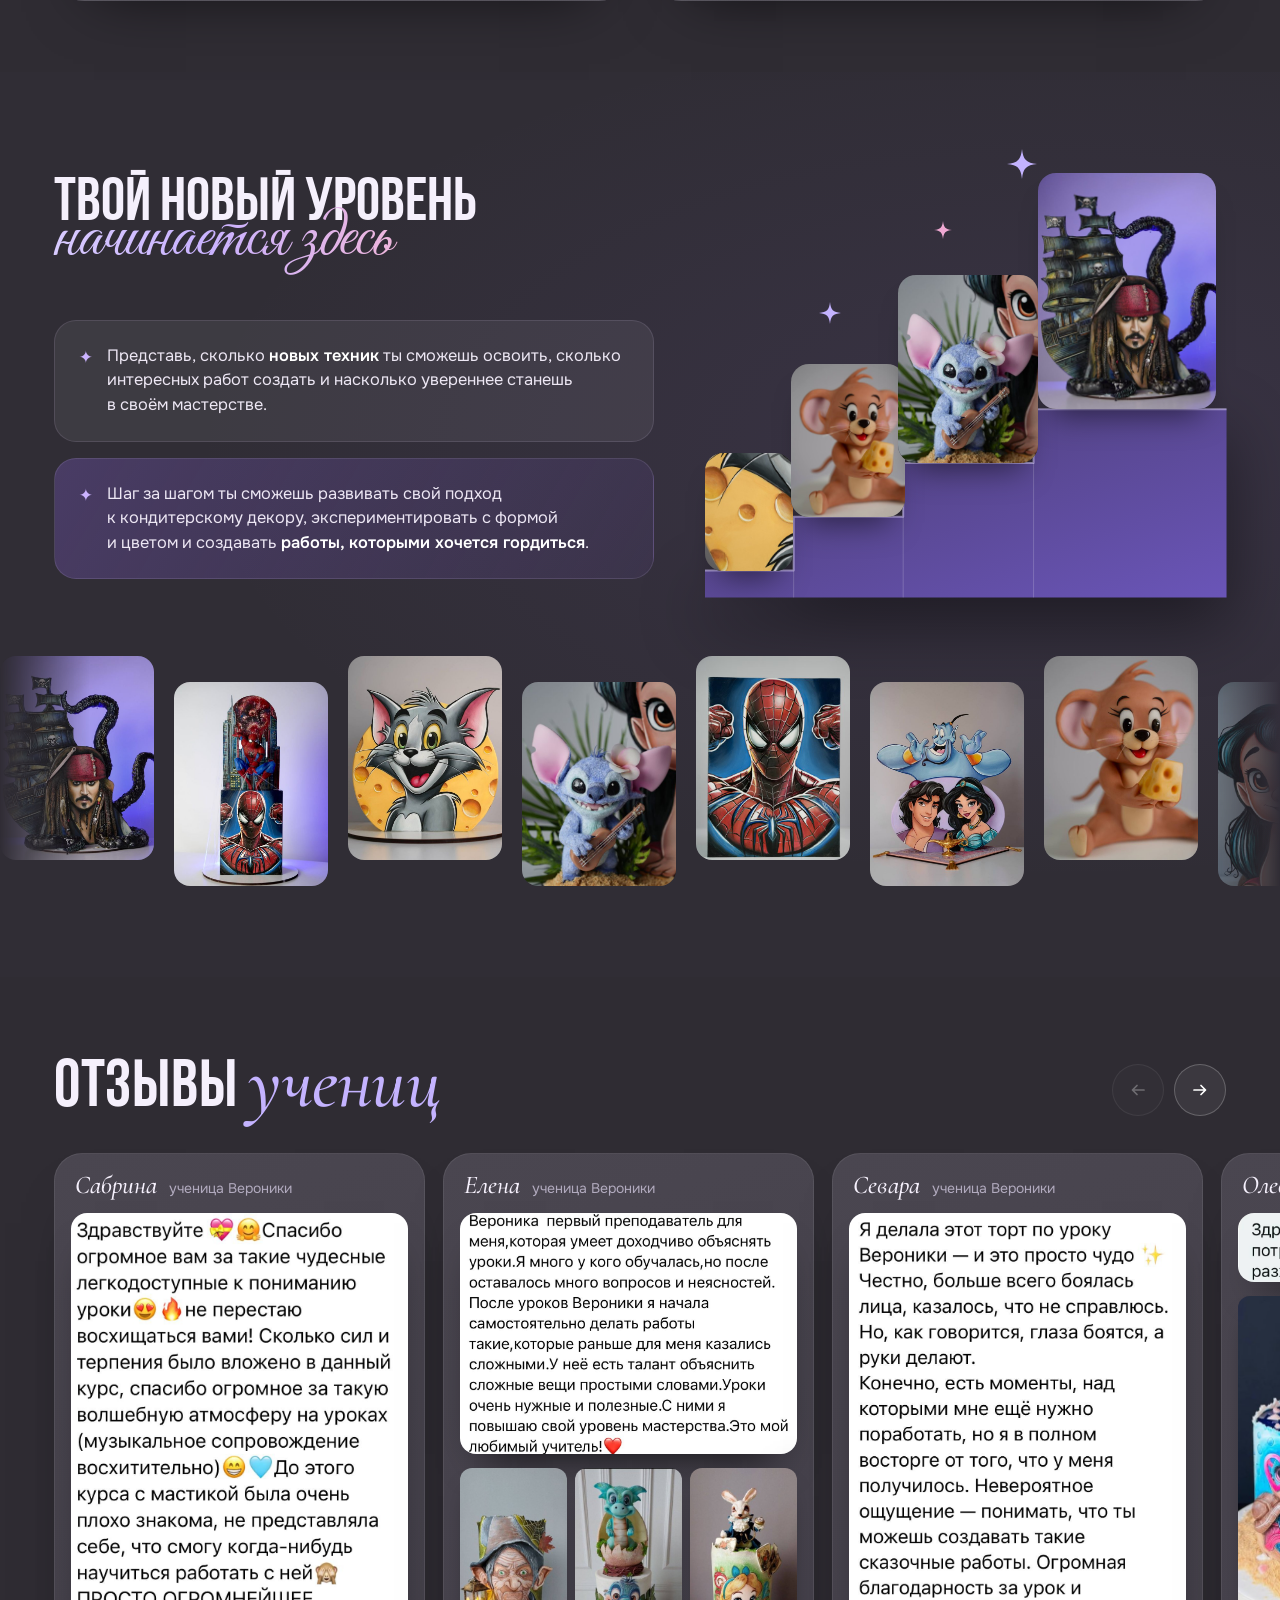
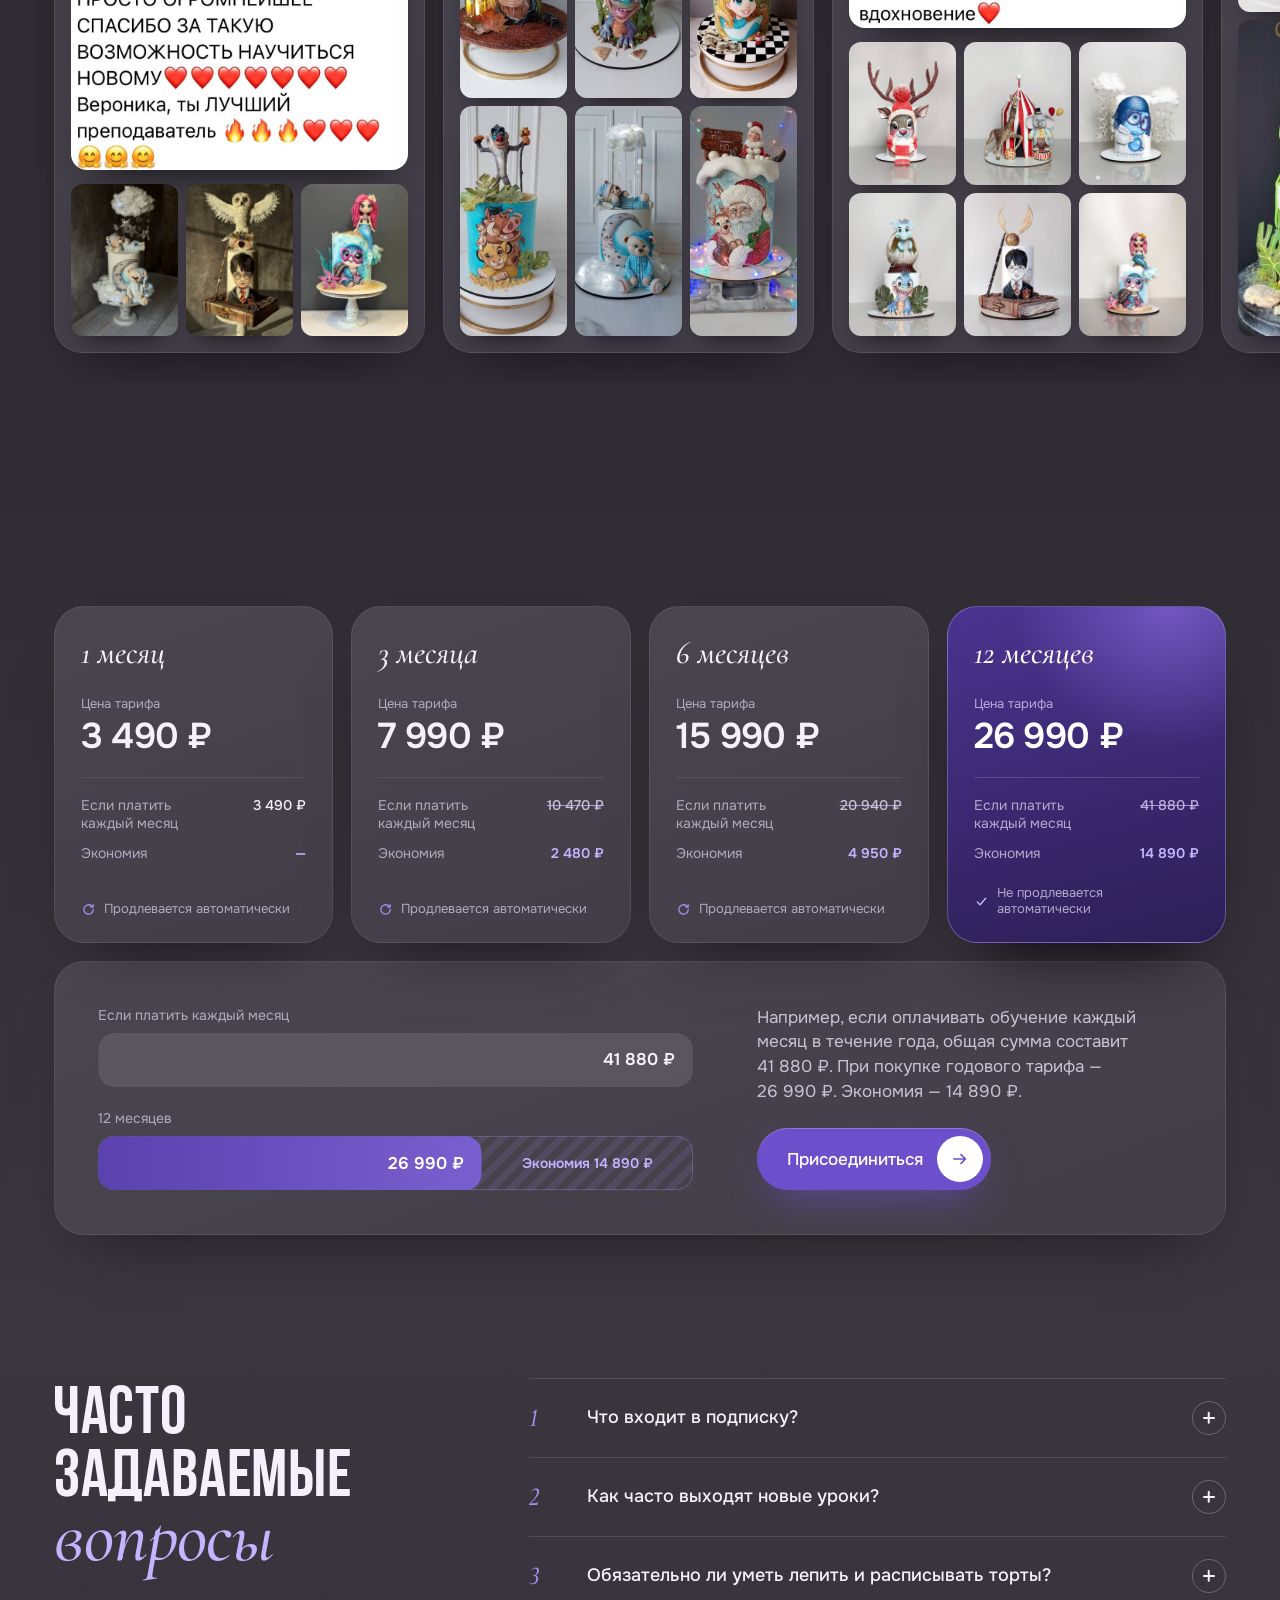
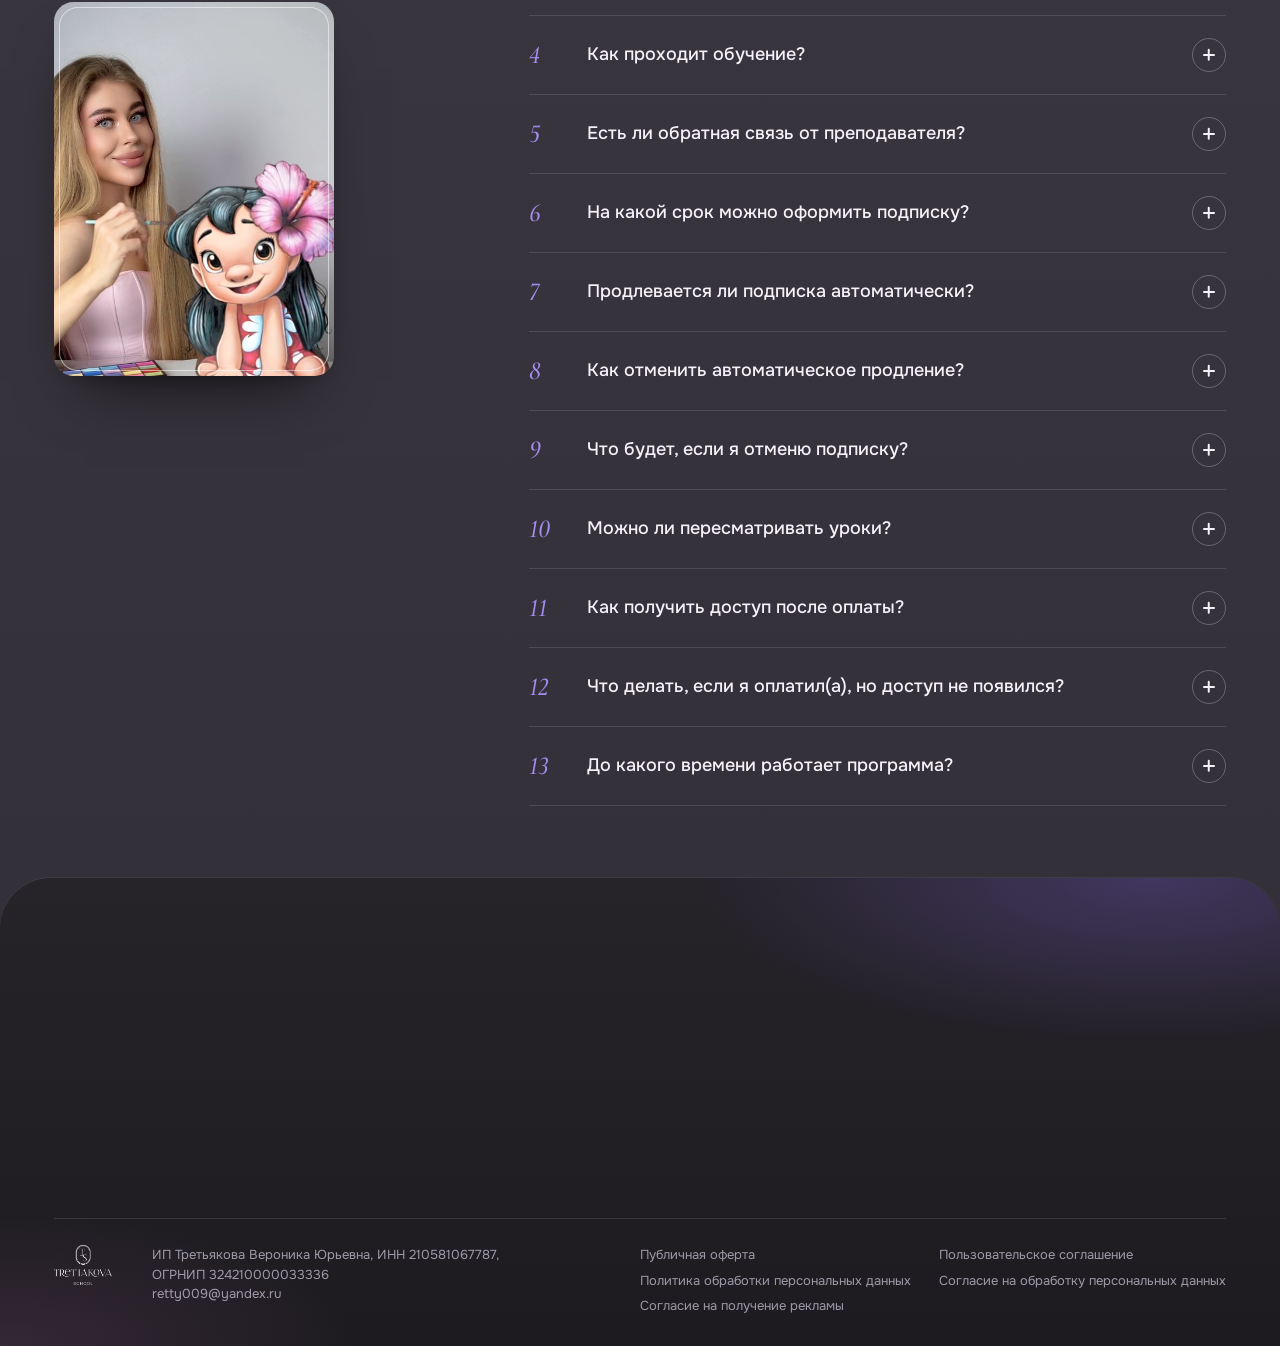
==== commit 1a7b0a87: "Лента работ «Новый уровень»: целые торты вместо корабля и кусков Co-Authored-By: Claude Opus 5.5 <no" ====
--- a/site/index.html
+++ b/site/index.html
@@ -339,17 +339,17 @@
   <div class="mq rv" aria-hidden="true">
     <div class="mq-track" id="mq">
       <span class="arch arch--sm"><img src="img/jack-full.jpg" alt="" loading="lazy"></span>
-      <span class="arch arch--sm"><img src="img/jasmine.jpg" alt="" loading="lazy"></span>
+      <span class="arch arch--sm"><img src="img/spider.jpg" alt="" loading="lazy"></span>
       <span class="arch arch--sm"><img src="img/tom.jpg" alt="" loading="lazy"></span>
       <span class="arch arch--sm"><img src="img/stitch2.jpg" alt="" loading="lazy"></span>
       <span class="arch arch--sm"><img src="img/spider-paint.jpg" alt="" loading="lazy"></span>
-      <span class="arch arch--sm"><img src="img/aladdin.jpg" alt="" loading="lazy"></span>
+      <span class="arch arch--sm"><img src="img/arab.jpg" alt="" loading="lazy"></span>
       <span class="arch arch--sm"><img src="img/jerry2.jpg" alt="" loading="lazy"></span>
       <span class="arch arch--sm"><img src="img/lilo-solo.jpg" alt="" loading="lazy"></span>
-      <span class="arch arch--sm"><img src="img/ship.jpg" alt="" loading="lazy"></span>
+      <span class="arch arch--sm"><img src="img/jack-solo.jpg" alt="" loading="lazy"></span>
       <span class="arch arch--sm"><img src="img/spider-fig2.jpg" alt="" loading="lazy"></span>
       <span class="arch arch--sm"><img src="img/genie2.jpg" alt="" loading="lazy"></span>
-      <span class="arch arch--sm"><img src="img/jack-face.jpg" alt="" loading="lazy"></span>
+      <span class="arch arch--sm"><img src="img/lilo.jpg" alt="" loading="lazy"></span>
     </div>
   </div>
 </section>
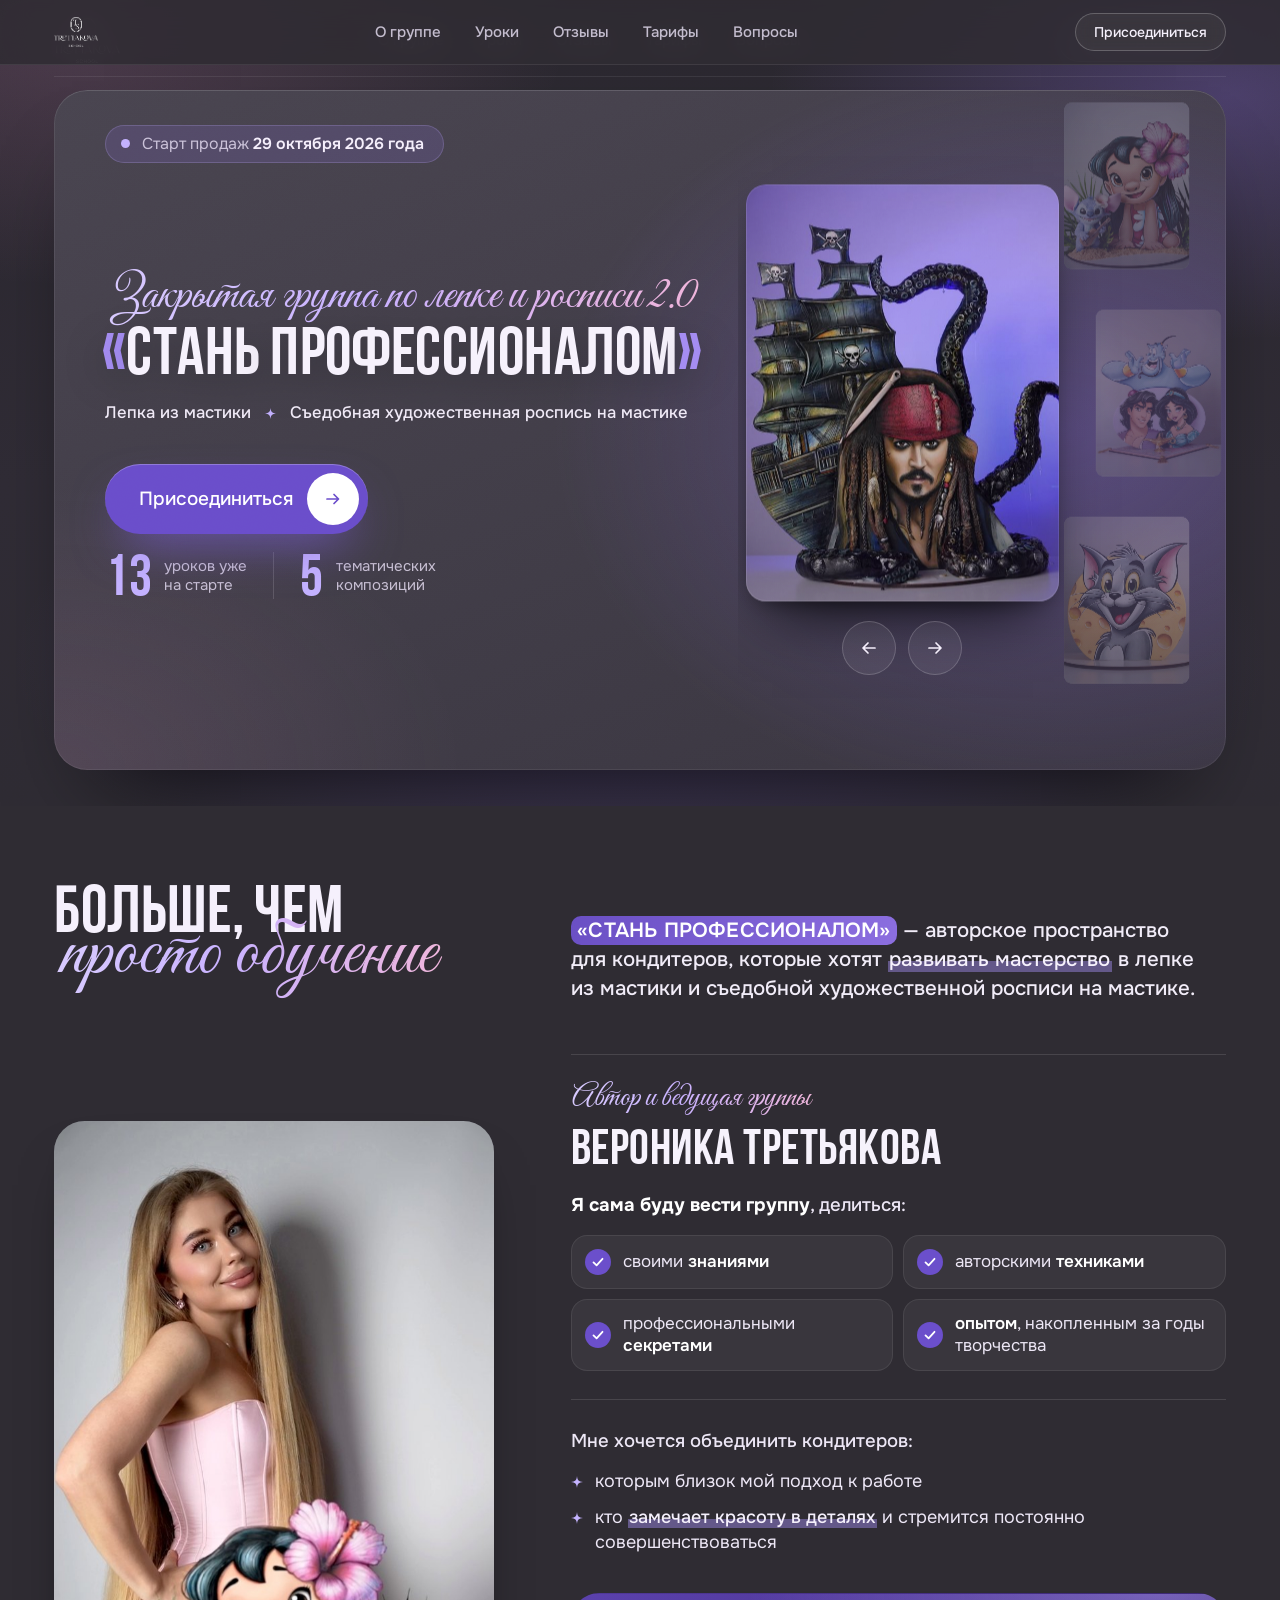
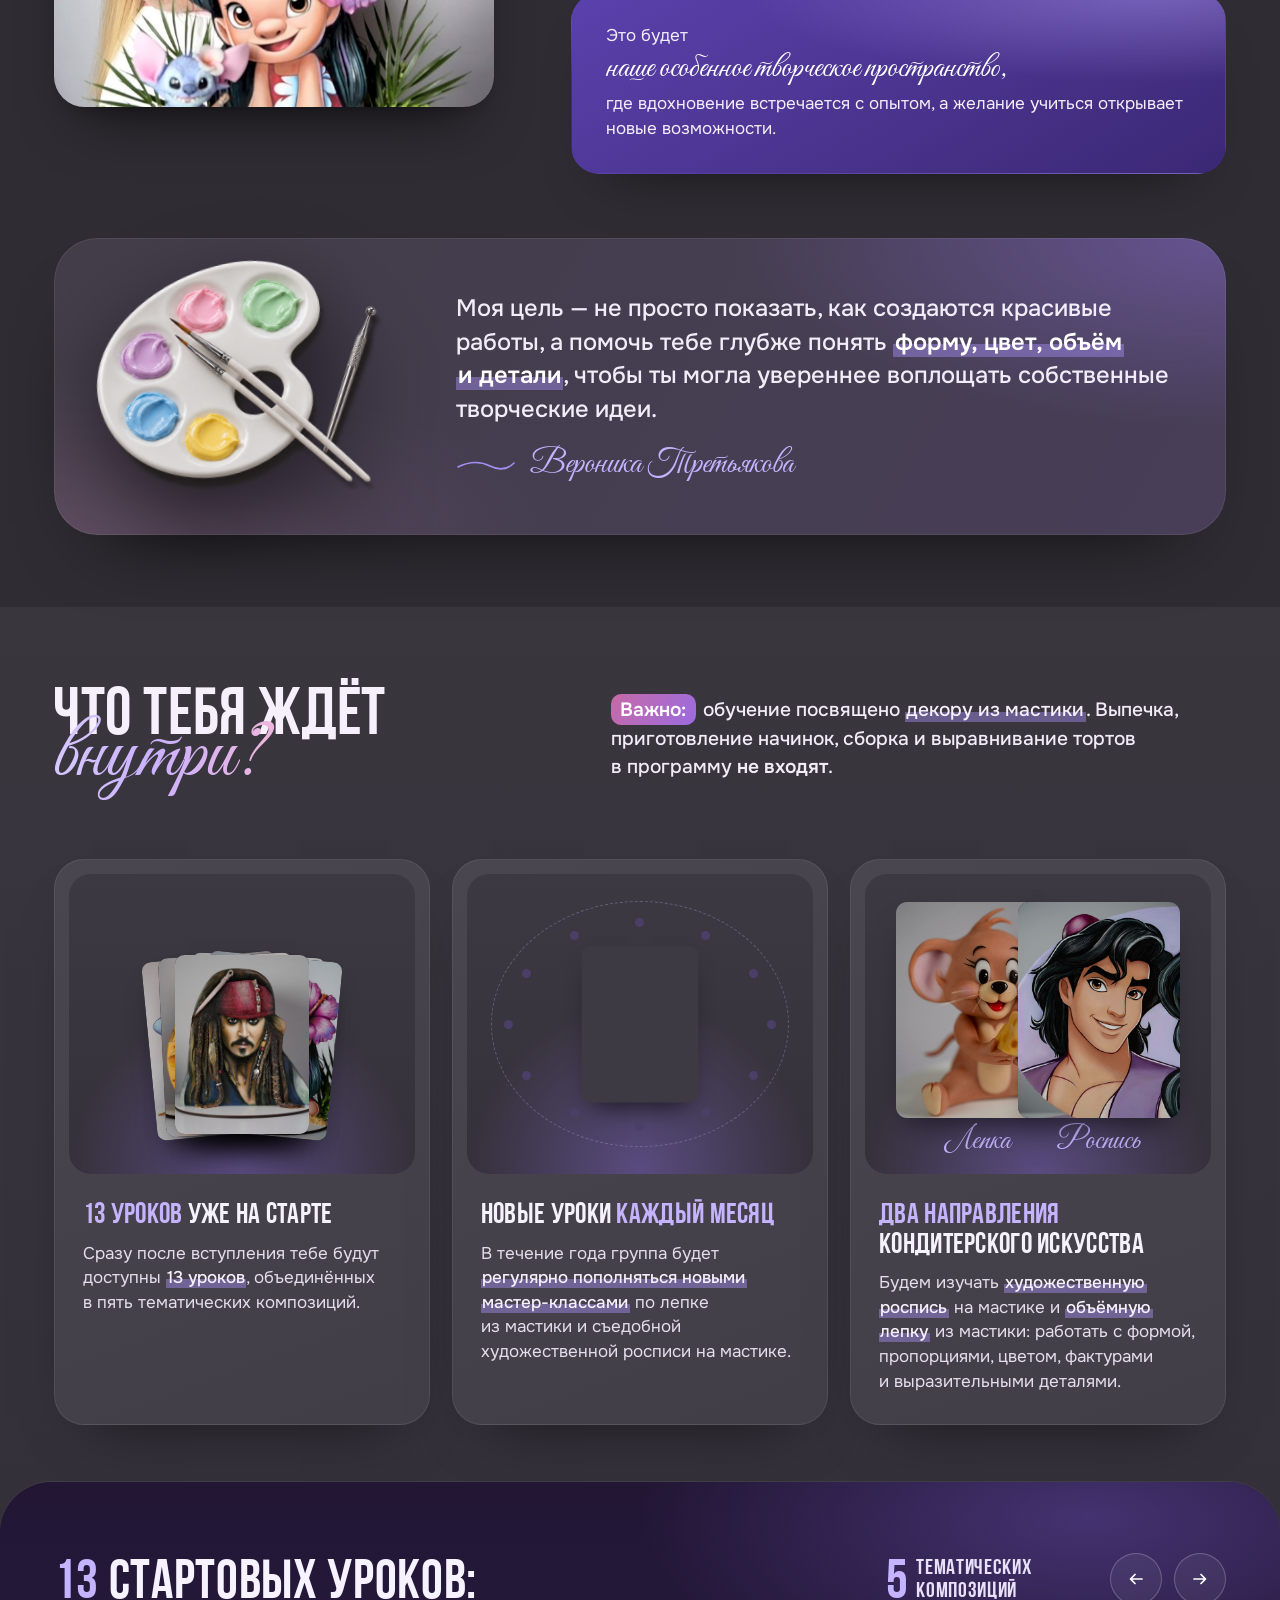
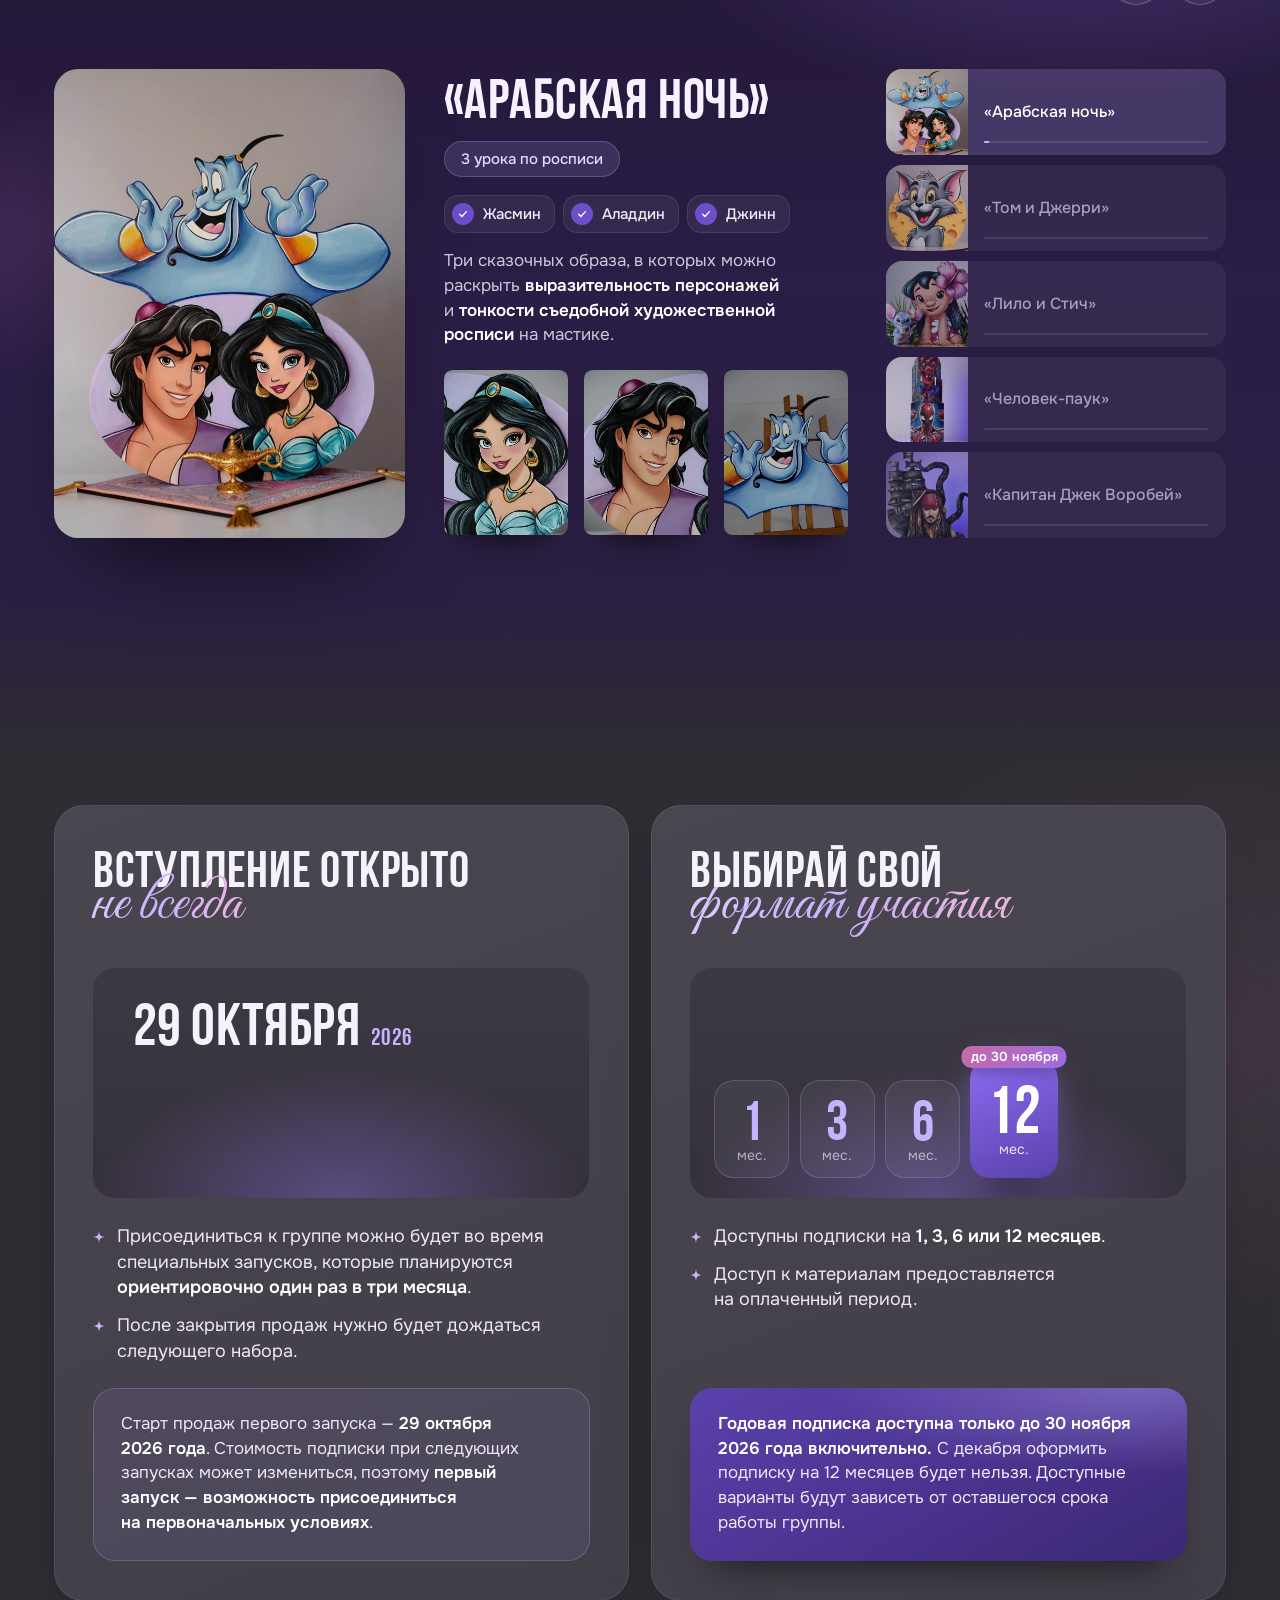
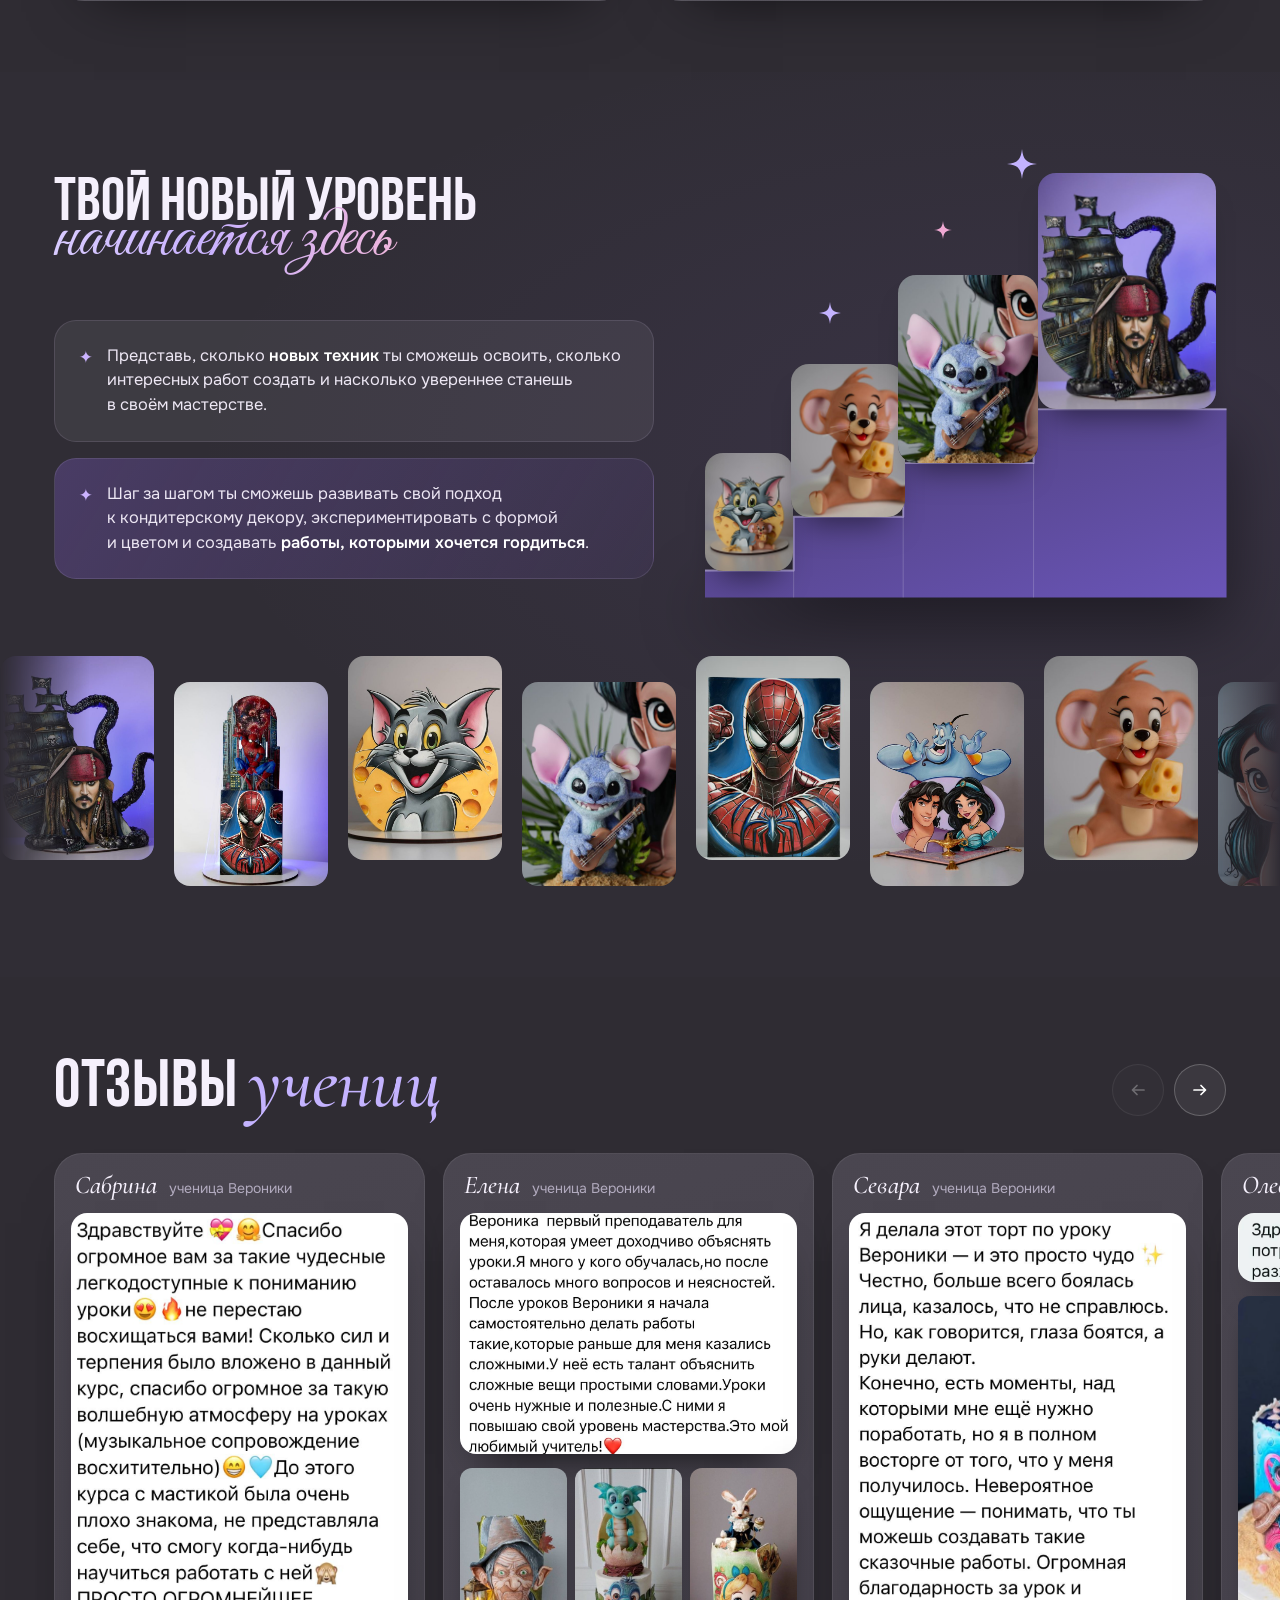
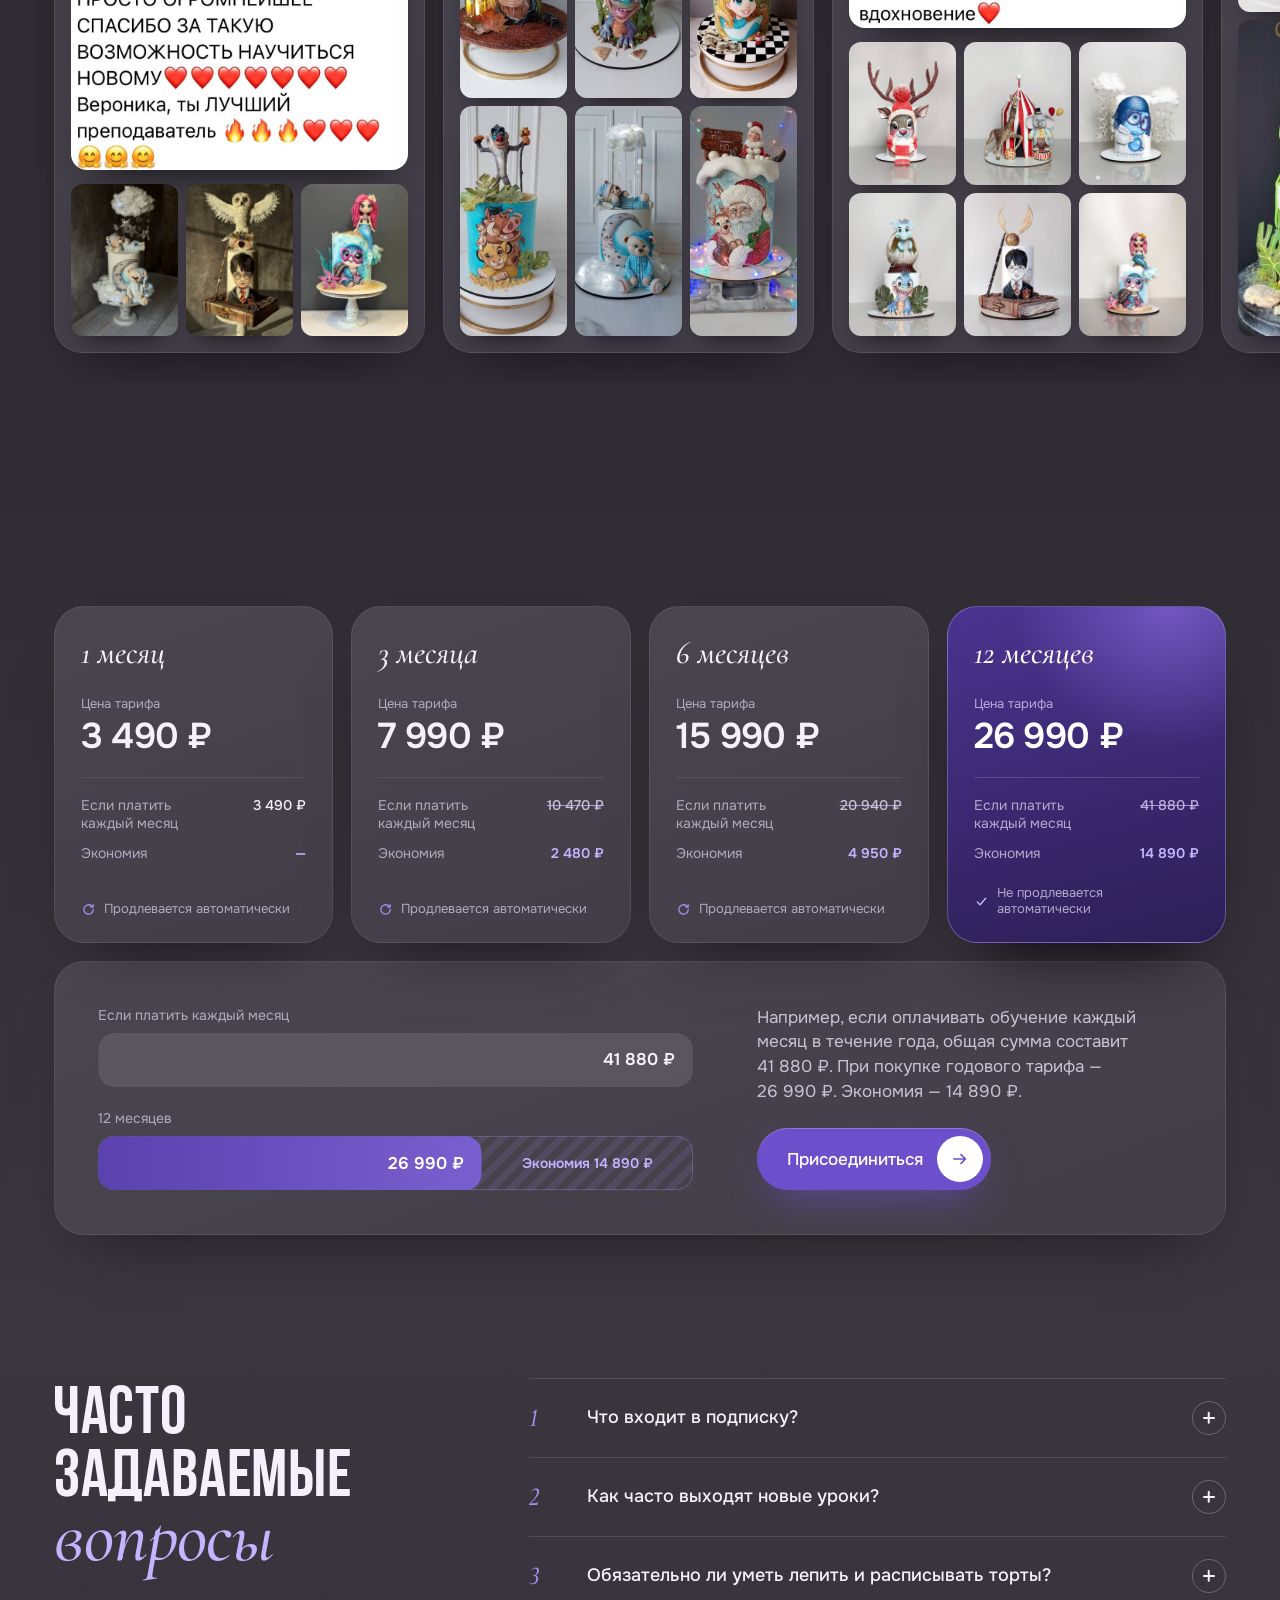
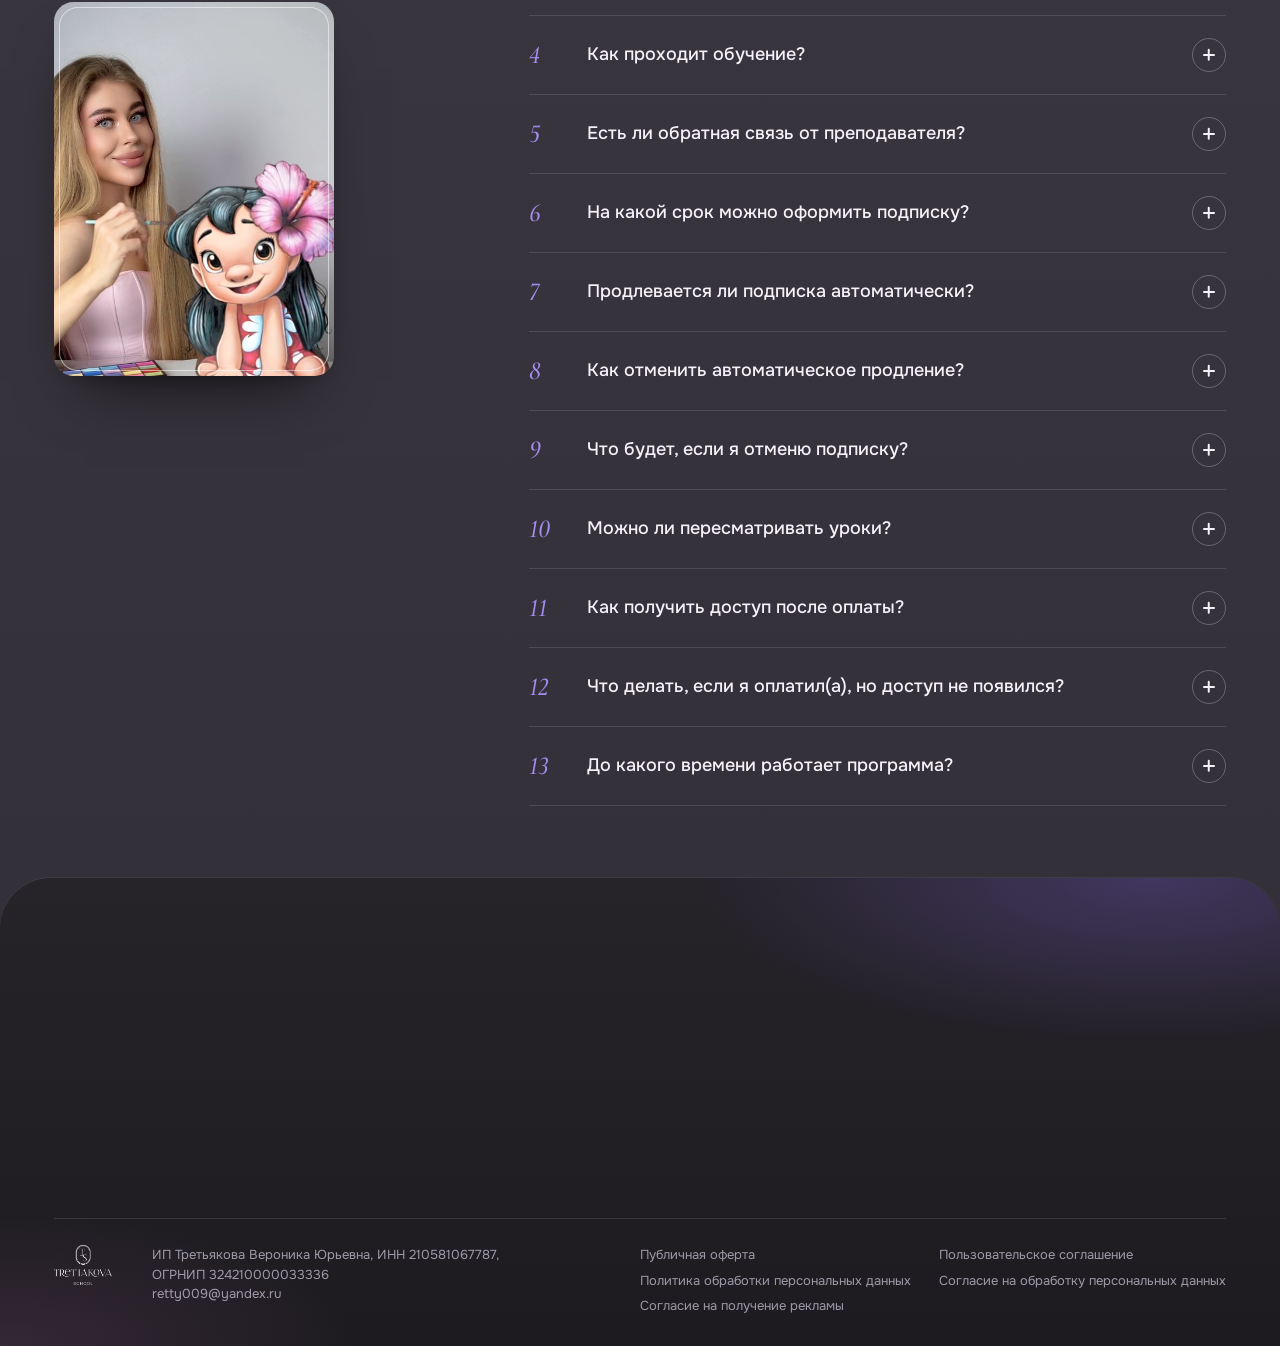
==== commit 6e36be1a: "Лесенка «Новый уровень»: целый торт «Том и Джерри» вместо куска сыра Co-Authored-By: Claude Opus 5.5" ====
--- a/site/index.html
+++ b/site/index.html
@@ -327,7 +327,7 @@
     </div>
     <div class="stairs rv" style="--d:.15s" aria-hidden="true">
       <svg class="st-steps" viewBox="0 0 100 86" preserveAspectRatio="none"><defs><linearGradient id="stg" x1="0" y1="0" x2="1" y2="1"><stop offset="0" stop-color="#4B3D73"/><stop offset="1" stop-color="#6A55B8"/></linearGradient></defs><path d="M0 86V80.84H17V70.52H38V60.2H63V49.88H100V86Z" fill="url(#stg)"/><path d="M0 80.84H17V70.52H38V60.2H63V49.88H100" fill="none" stroke="rgba(214,200,255,.6)" stroke-width="2" stroke-linejoin="round" vector-effect="non-scaling-stroke"/><path d="M17 80.84V86M38 70.52V86M63 60.2V86" stroke="rgba(255,255,255,.18)" stroke-width="1" vector-effect="non-scaling-stroke"/></svg>
-      <span class="st st1" style="--i:0"><span class="arch arch--sm"><img src="img/cheese.jpg" alt="" loading="lazy"></span></span>
+      <span class="st st1" style="--i:0"><span class="arch arch--sm"><img src="img/tomjerry-l.jpg" alt="" loading="lazy"></span></span>
       <span class="st st2" style="--i:1"><span class="arch arch--sm"><img src="img/jerry2.jpg" alt="" loading="lazy"></span></span>
       <span class="st st3" style="--i:2"><span class="arch arch--sm"><img src="img/stitch2.jpg" alt="" loading="lazy"></span></span>
       <span class="st st4" style="--i:3"><span class="arch"><img src="img/jack-l.jpg" alt="" loading="lazy"></span></span>
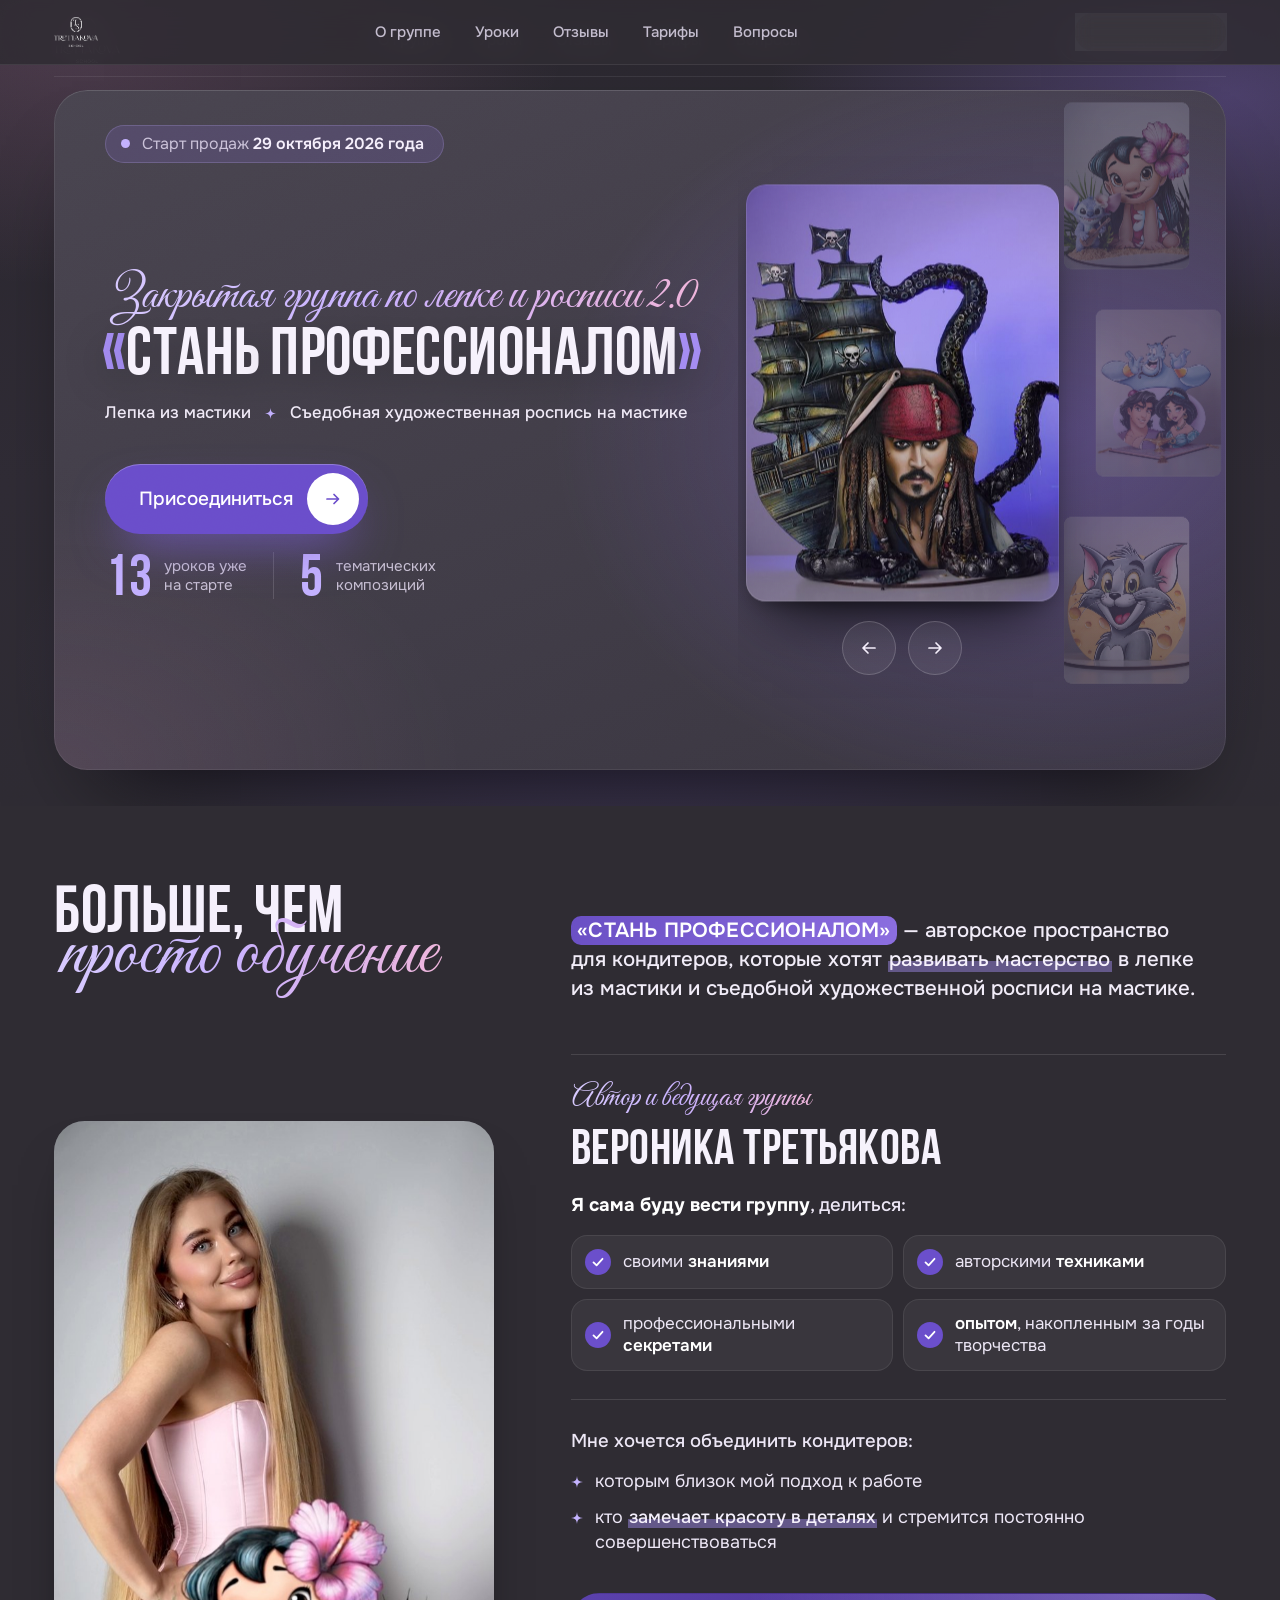
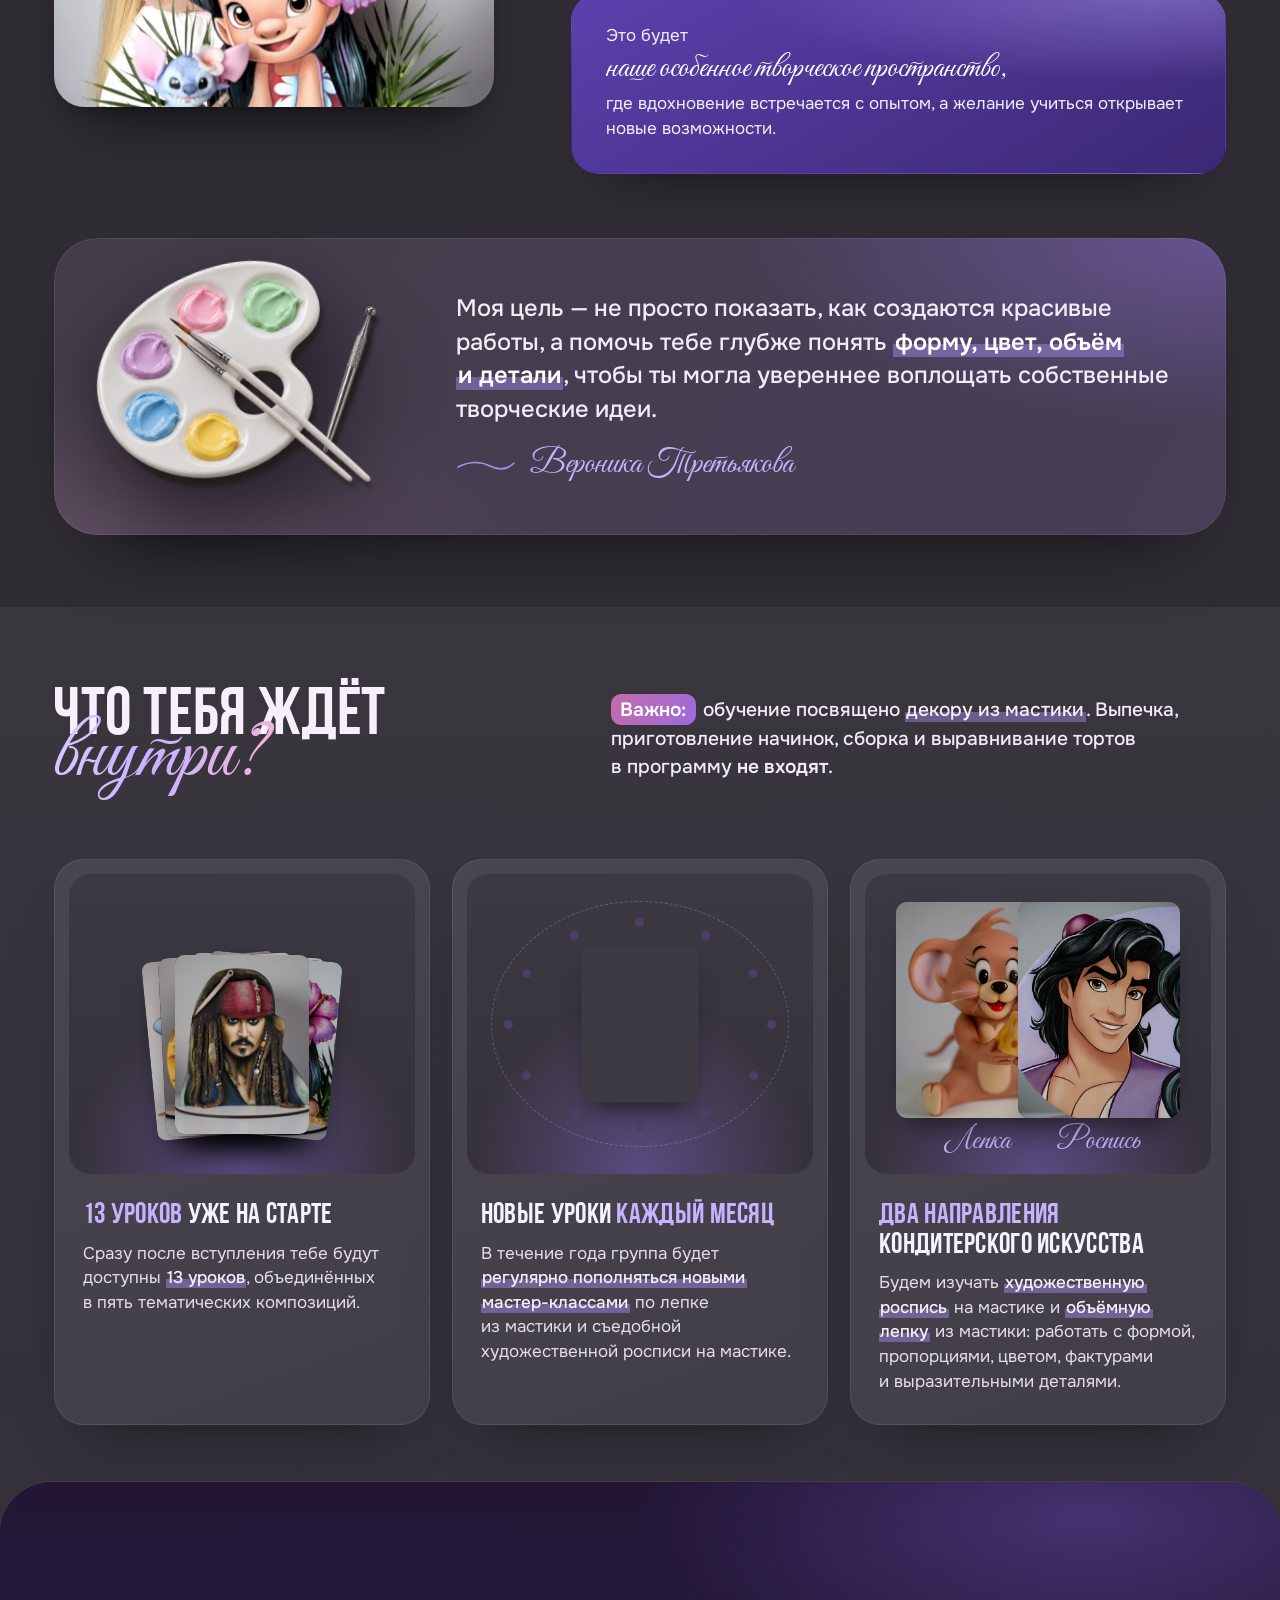
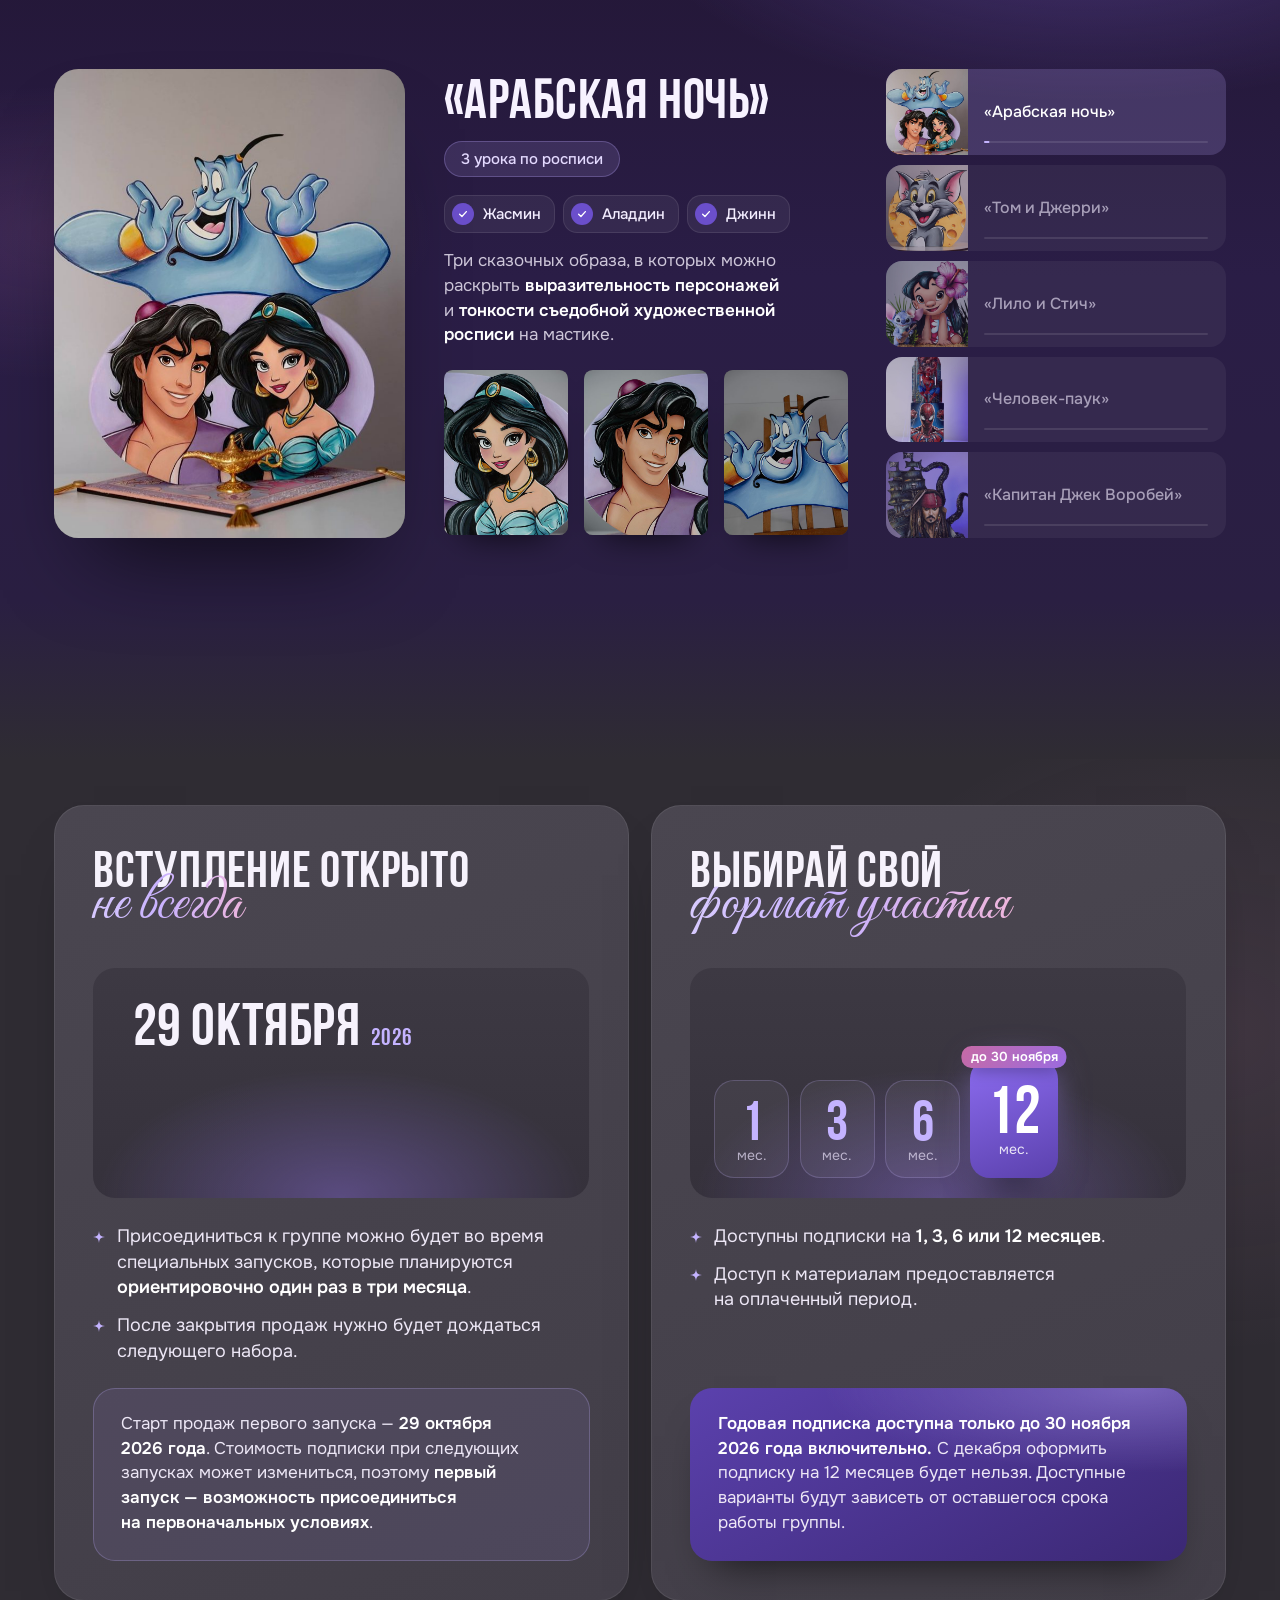
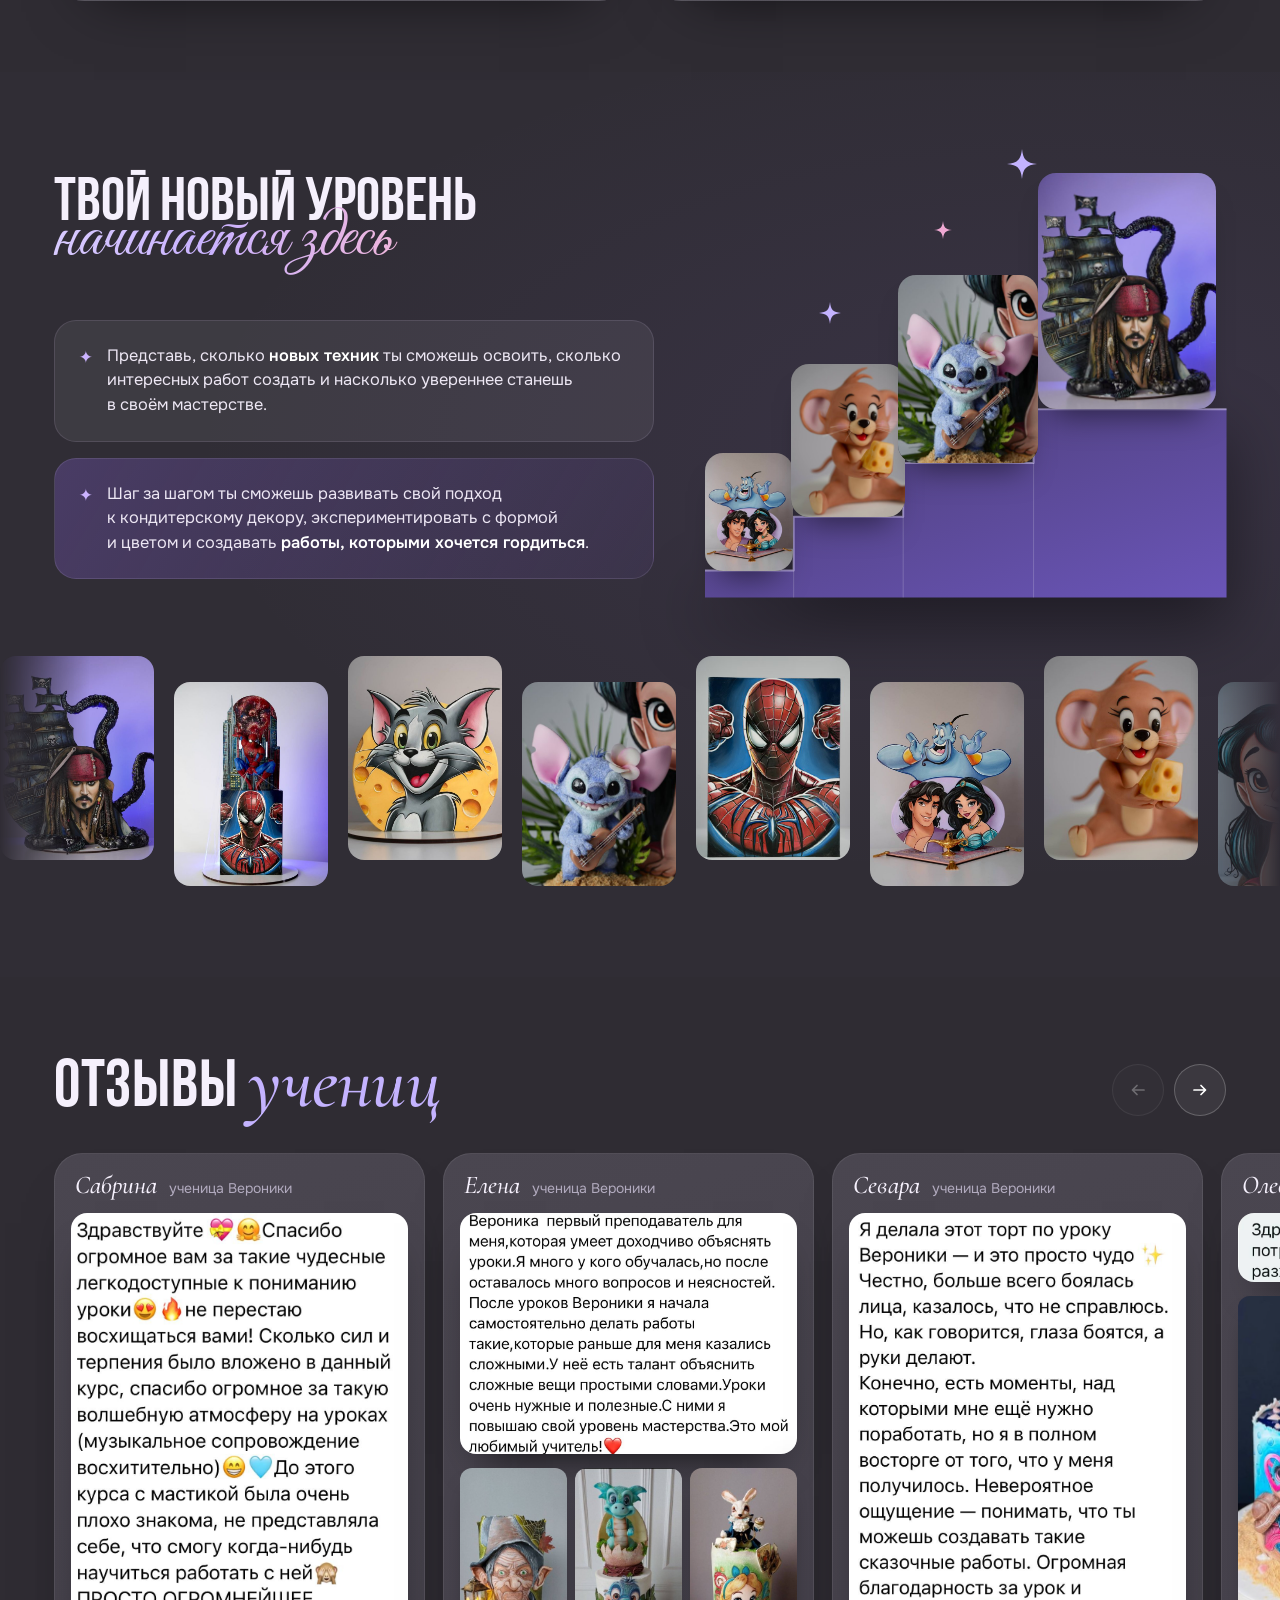
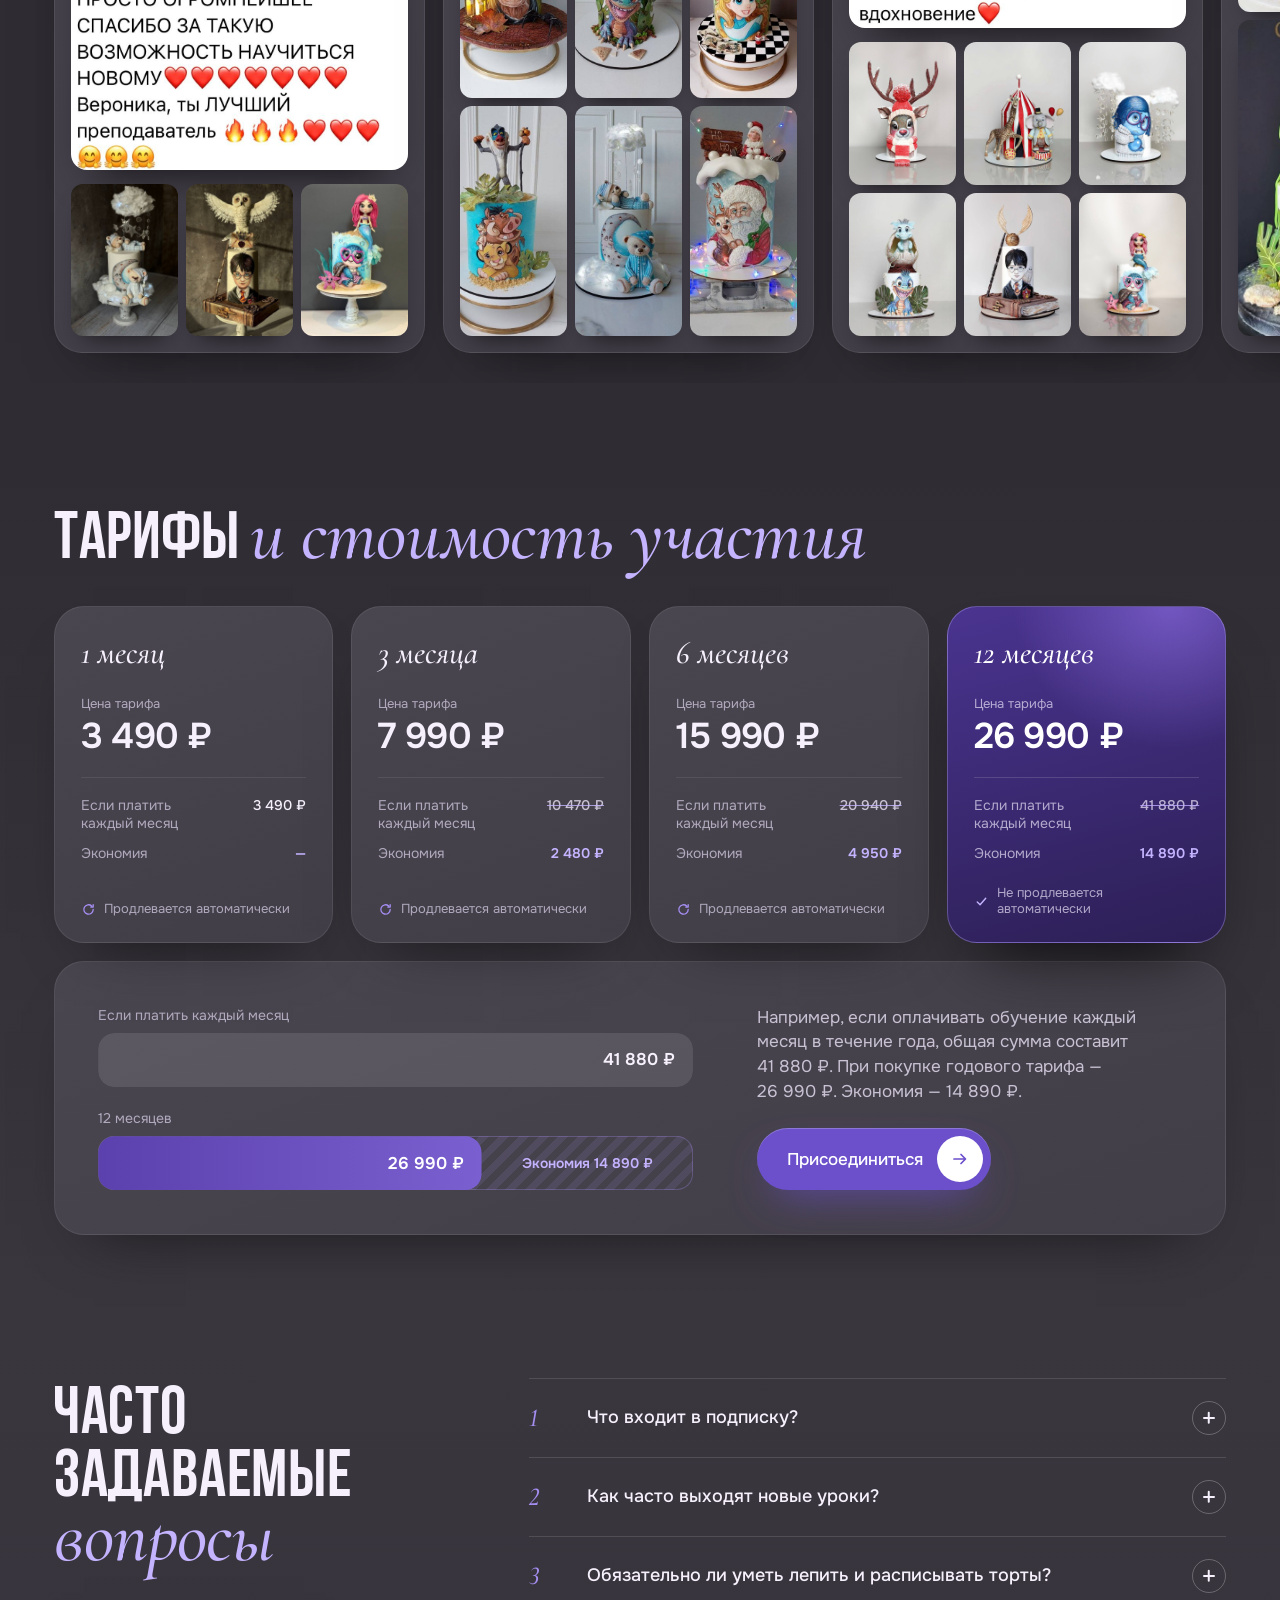
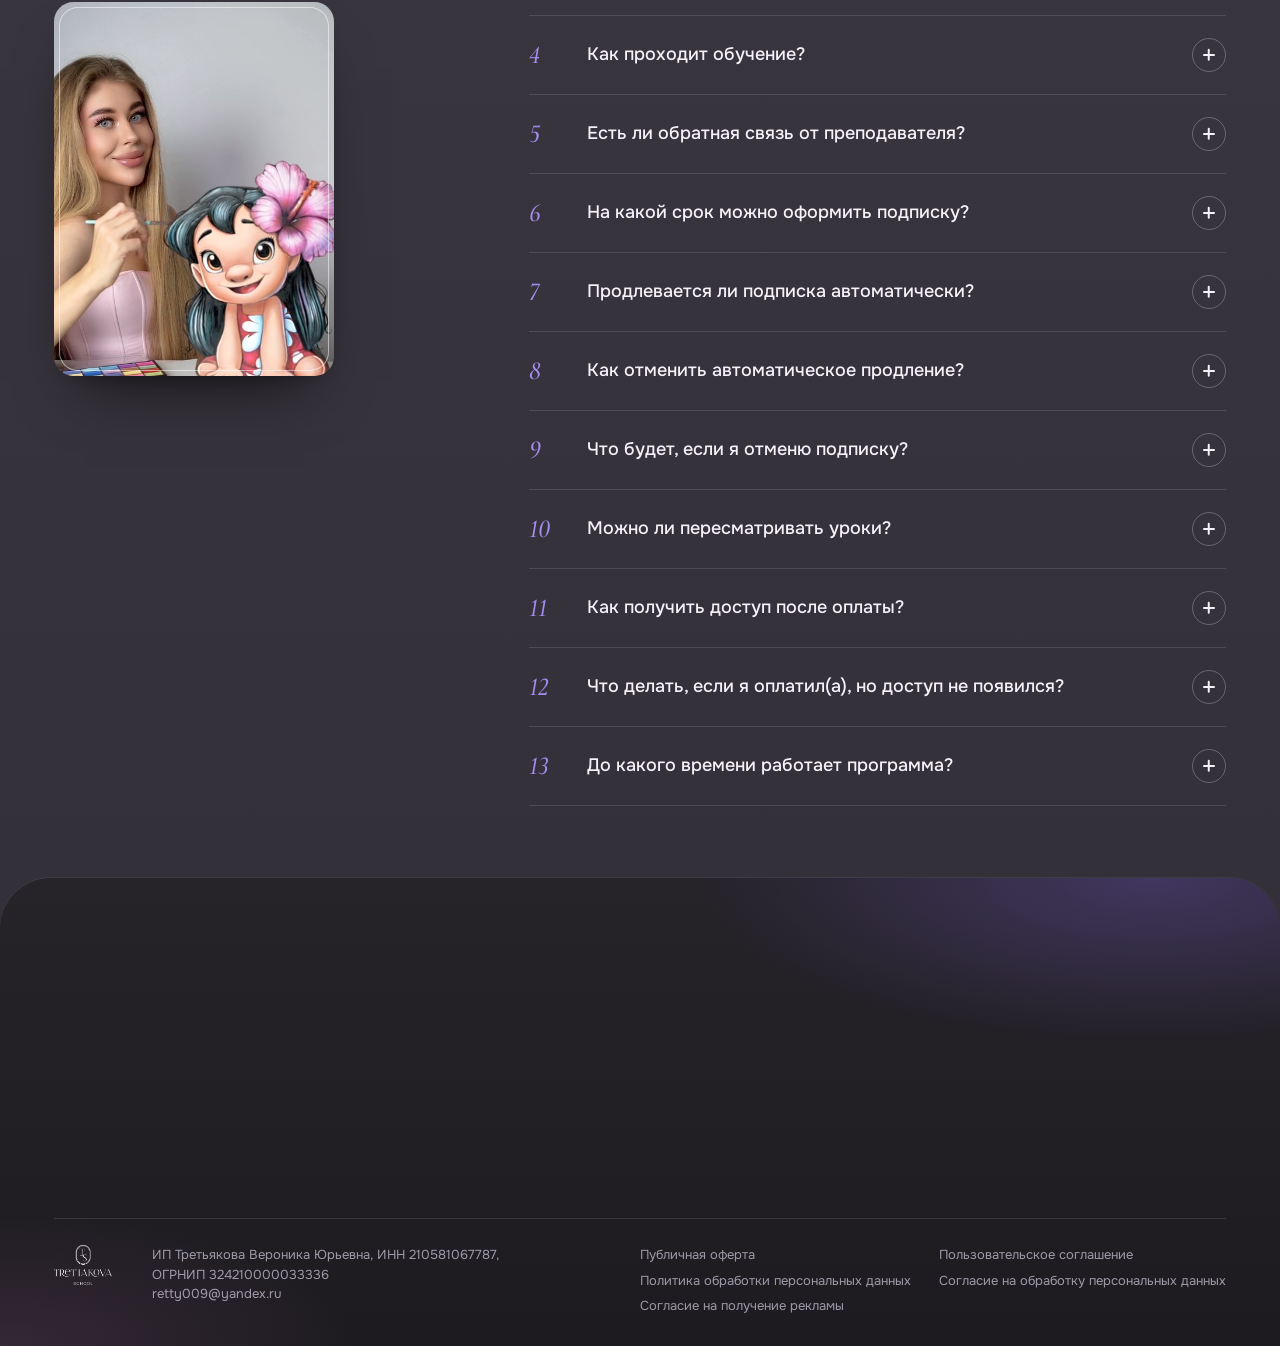
==== commit b301ee57: "Лесенка: «Арабская ночь» на первой ступени, без двух «Том и Джерри» подряд Co-Authored-By: Claude Op" ====
--- a/site/index.html
+++ b/site/index.html
@@ -327,7 +327,7 @@
     </div>
     <div class="stairs rv" style="--d:.15s" aria-hidden="true">
       <svg class="st-steps" viewBox="0 0 100 86" preserveAspectRatio="none"><defs><linearGradient id="stg" x1="0" y1="0" x2="1" y2="1"><stop offset="0" stop-color="#4B3D73"/><stop offset="1" stop-color="#6A55B8"/></linearGradient></defs><path d="M0 86V80.84H17V70.52H38V60.2H63V49.88H100V86Z" fill="url(#stg)"/><path d="M0 80.84H17V70.52H38V60.2H63V49.88H100" fill="none" stroke="rgba(214,200,255,.6)" stroke-width="2" stroke-linejoin="round" vector-effect="non-scaling-stroke"/><path d="M17 80.84V86M38 70.52V86M63 60.2V86" stroke="rgba(255,255,255,.18)" stroke-width="1" vector-effect="non-scaling-stroke"/></svg>
-      <span class="st st1" style="--i:0"><span class="arch arch--sm"><img src="img/tomjerry-l.jpg" alt="" loading="lazy"></span></span>
+      <span class="st st1" style="--i:0"><span class="arch arch--sm"><img src="img/arab.jpg" alt="" loading="lazy"></span></span>
       <span class="st st2" style="--i:1"><span class="arch arch--sm"><img src="img/jerry2.jpg" alt="" loading="lazy"></span></span>
       <span class="st st3" style="--i:2"><span class="arch arch--sm"><img src="img/stitch2.jpg" alt="" loading="lazy"></span></span>
       <span class="st st4" style="--i:3"><span class="arch"><img src="img/jack-l.jpg" alt="" loading="lazy"></span></span>
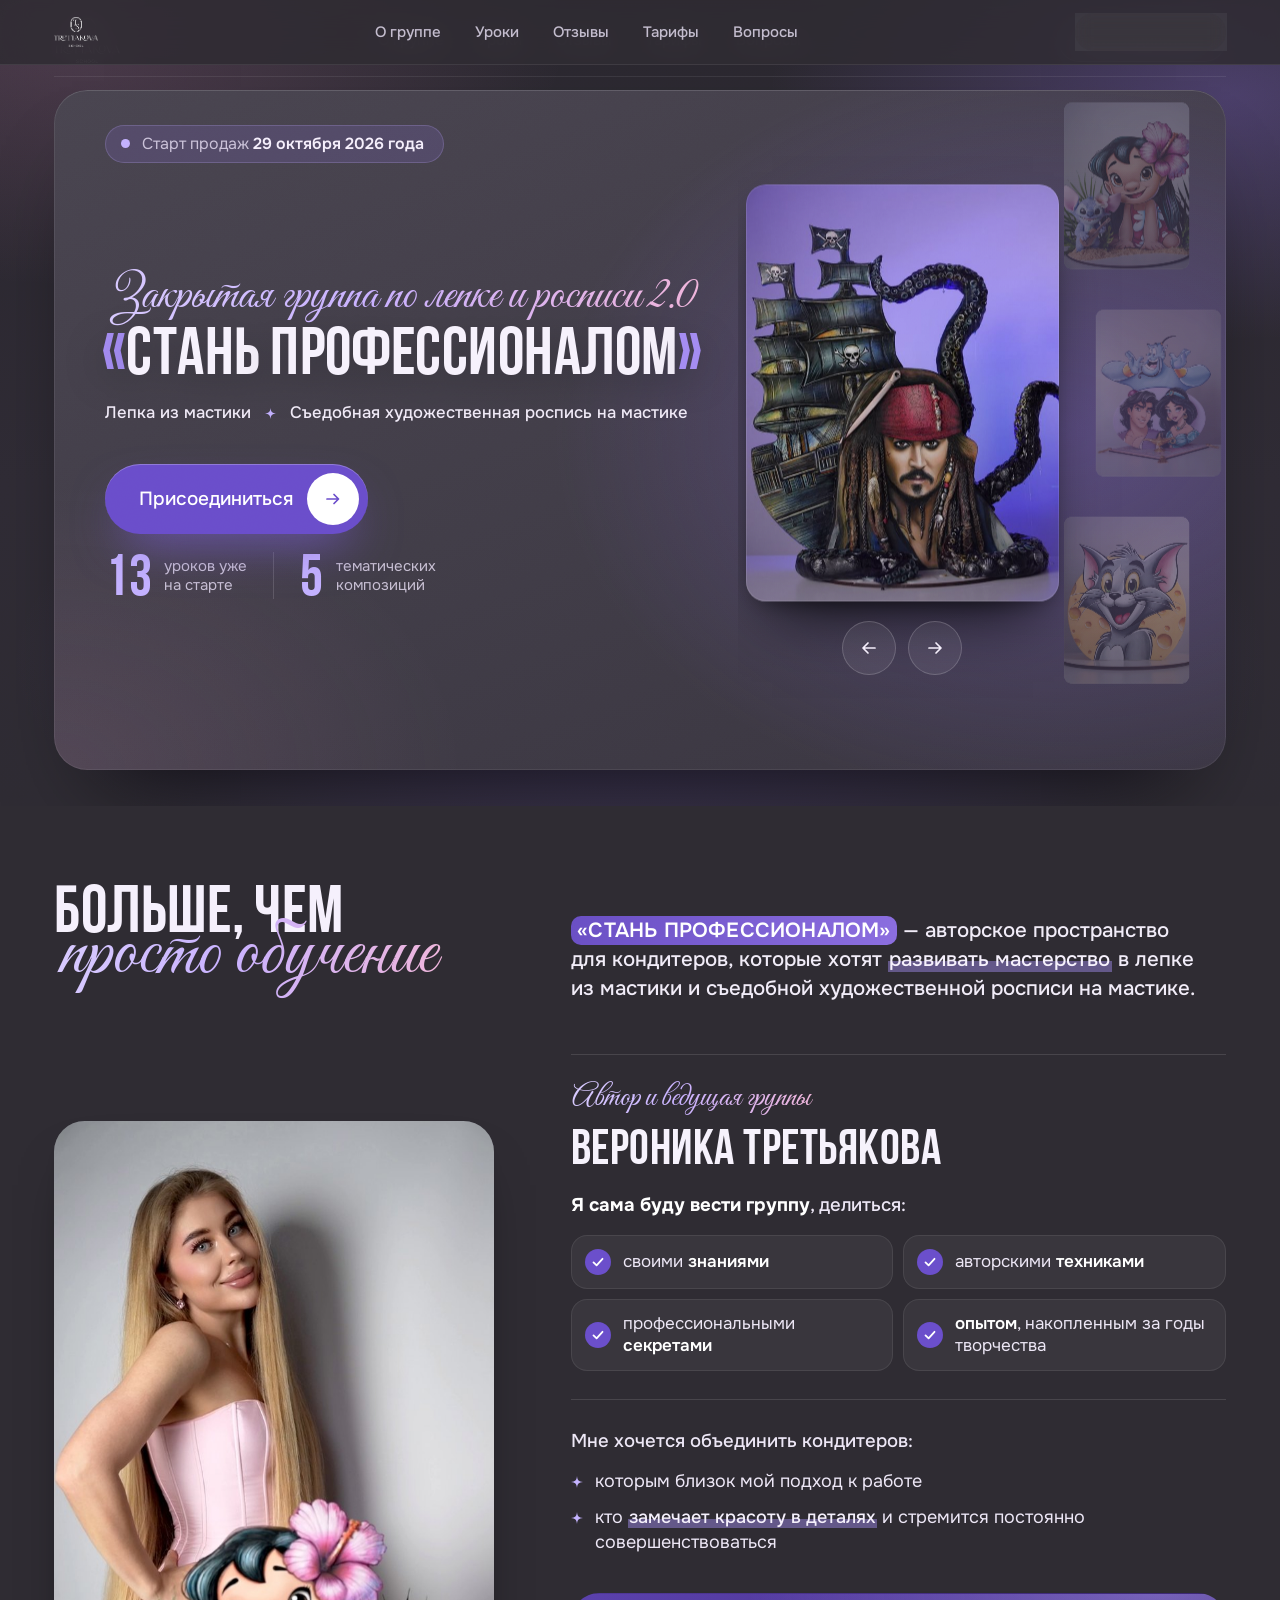
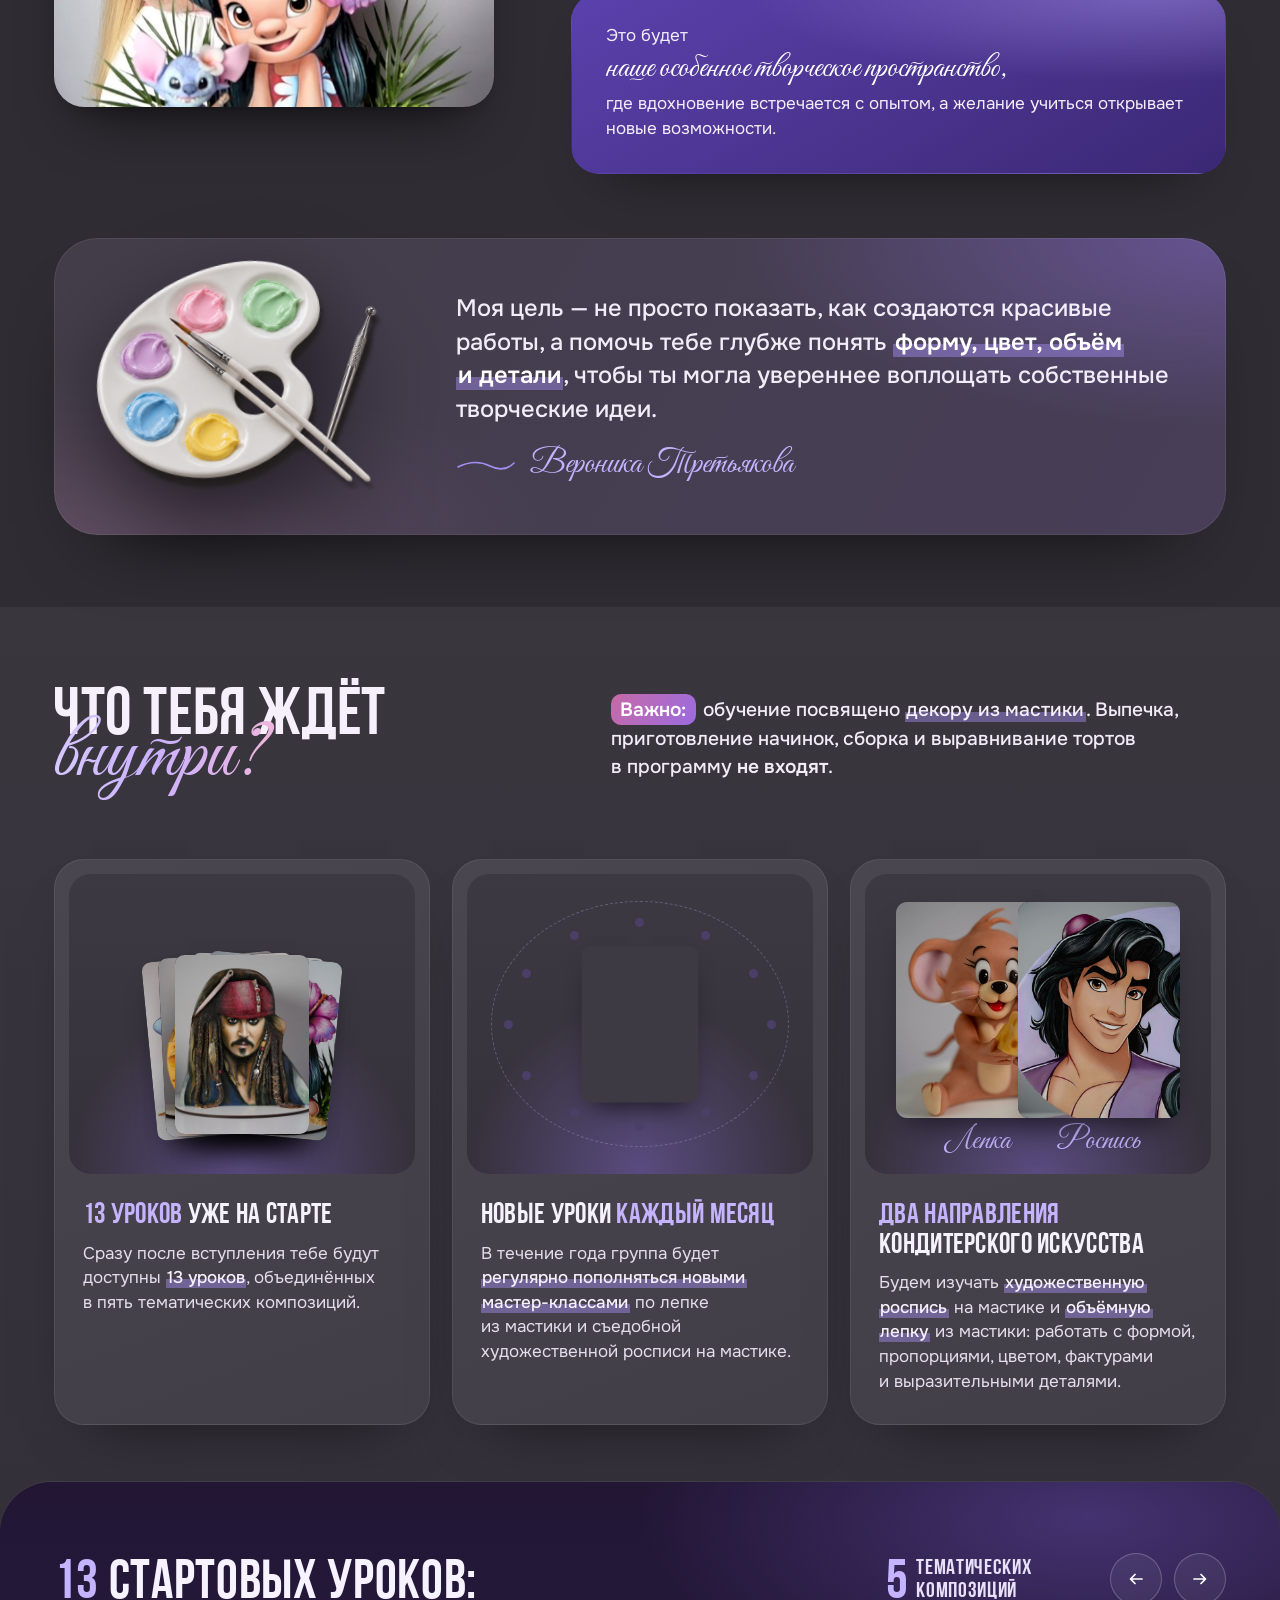
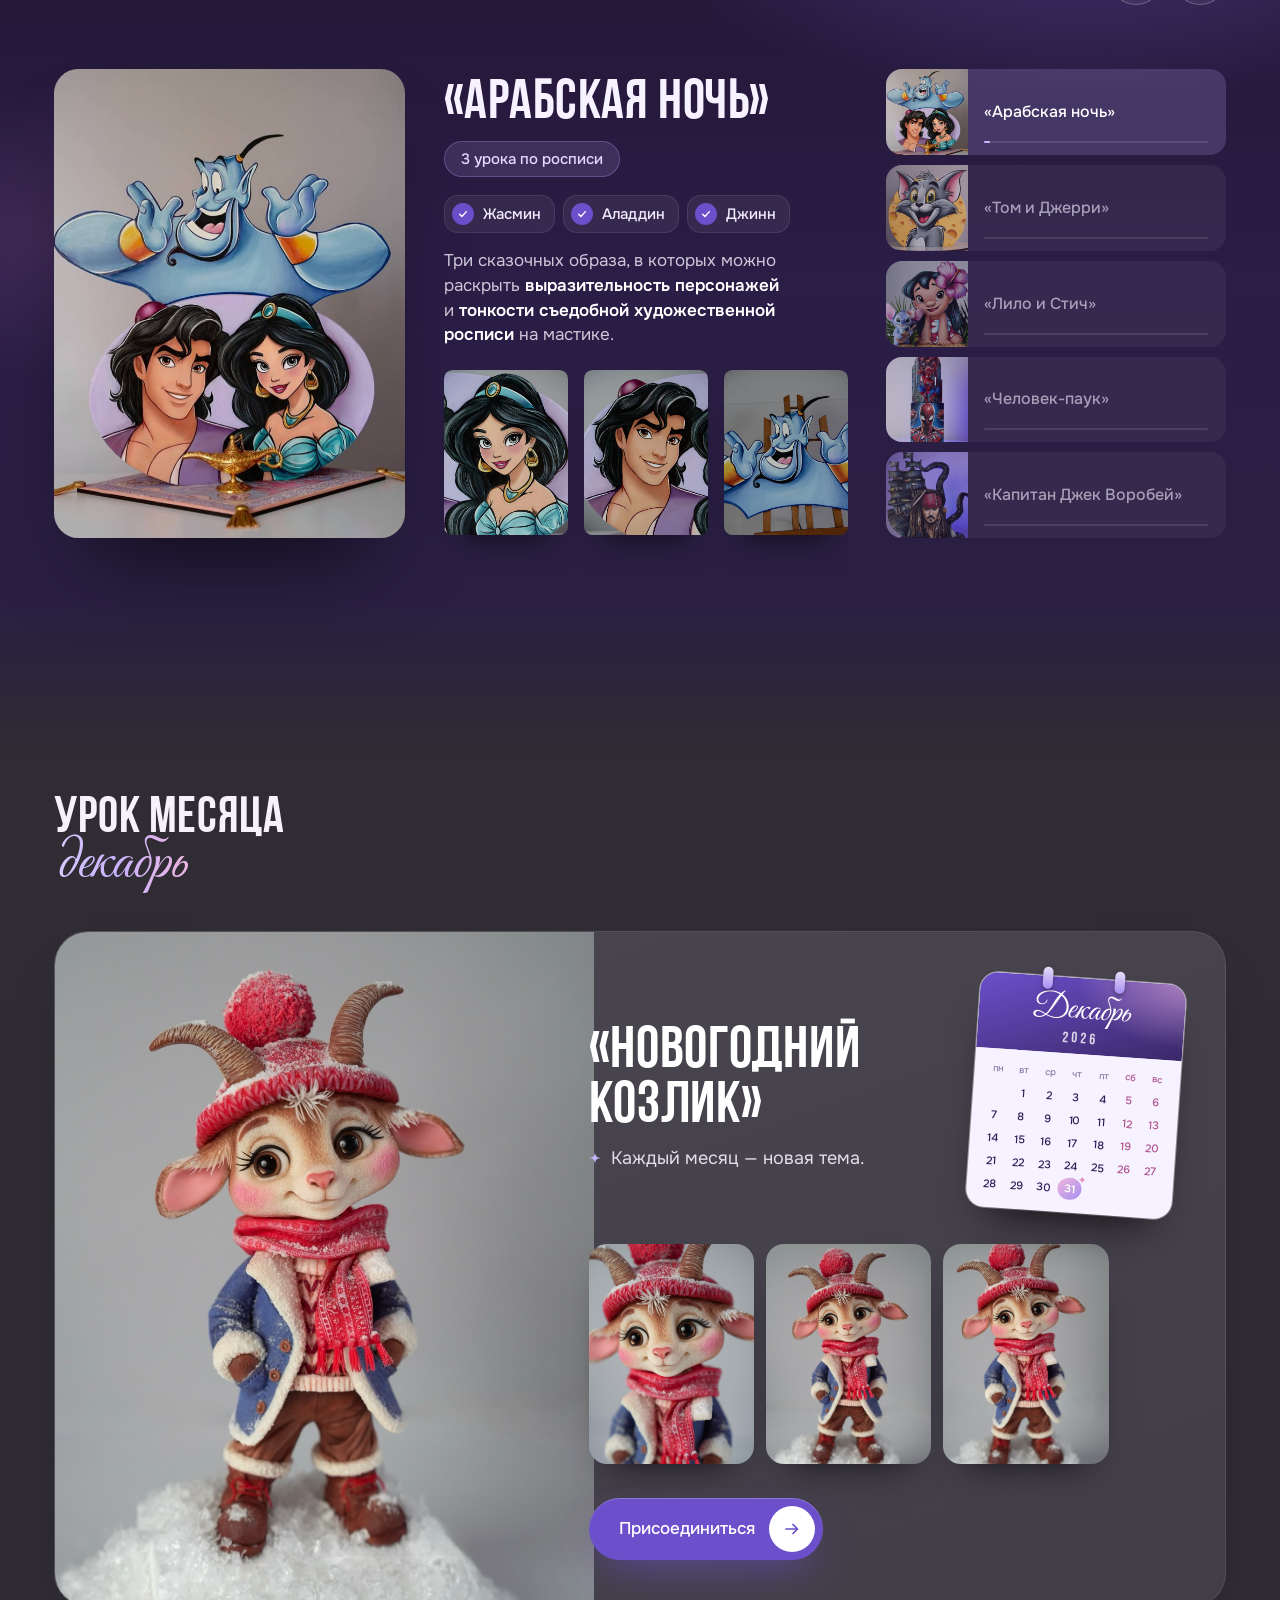
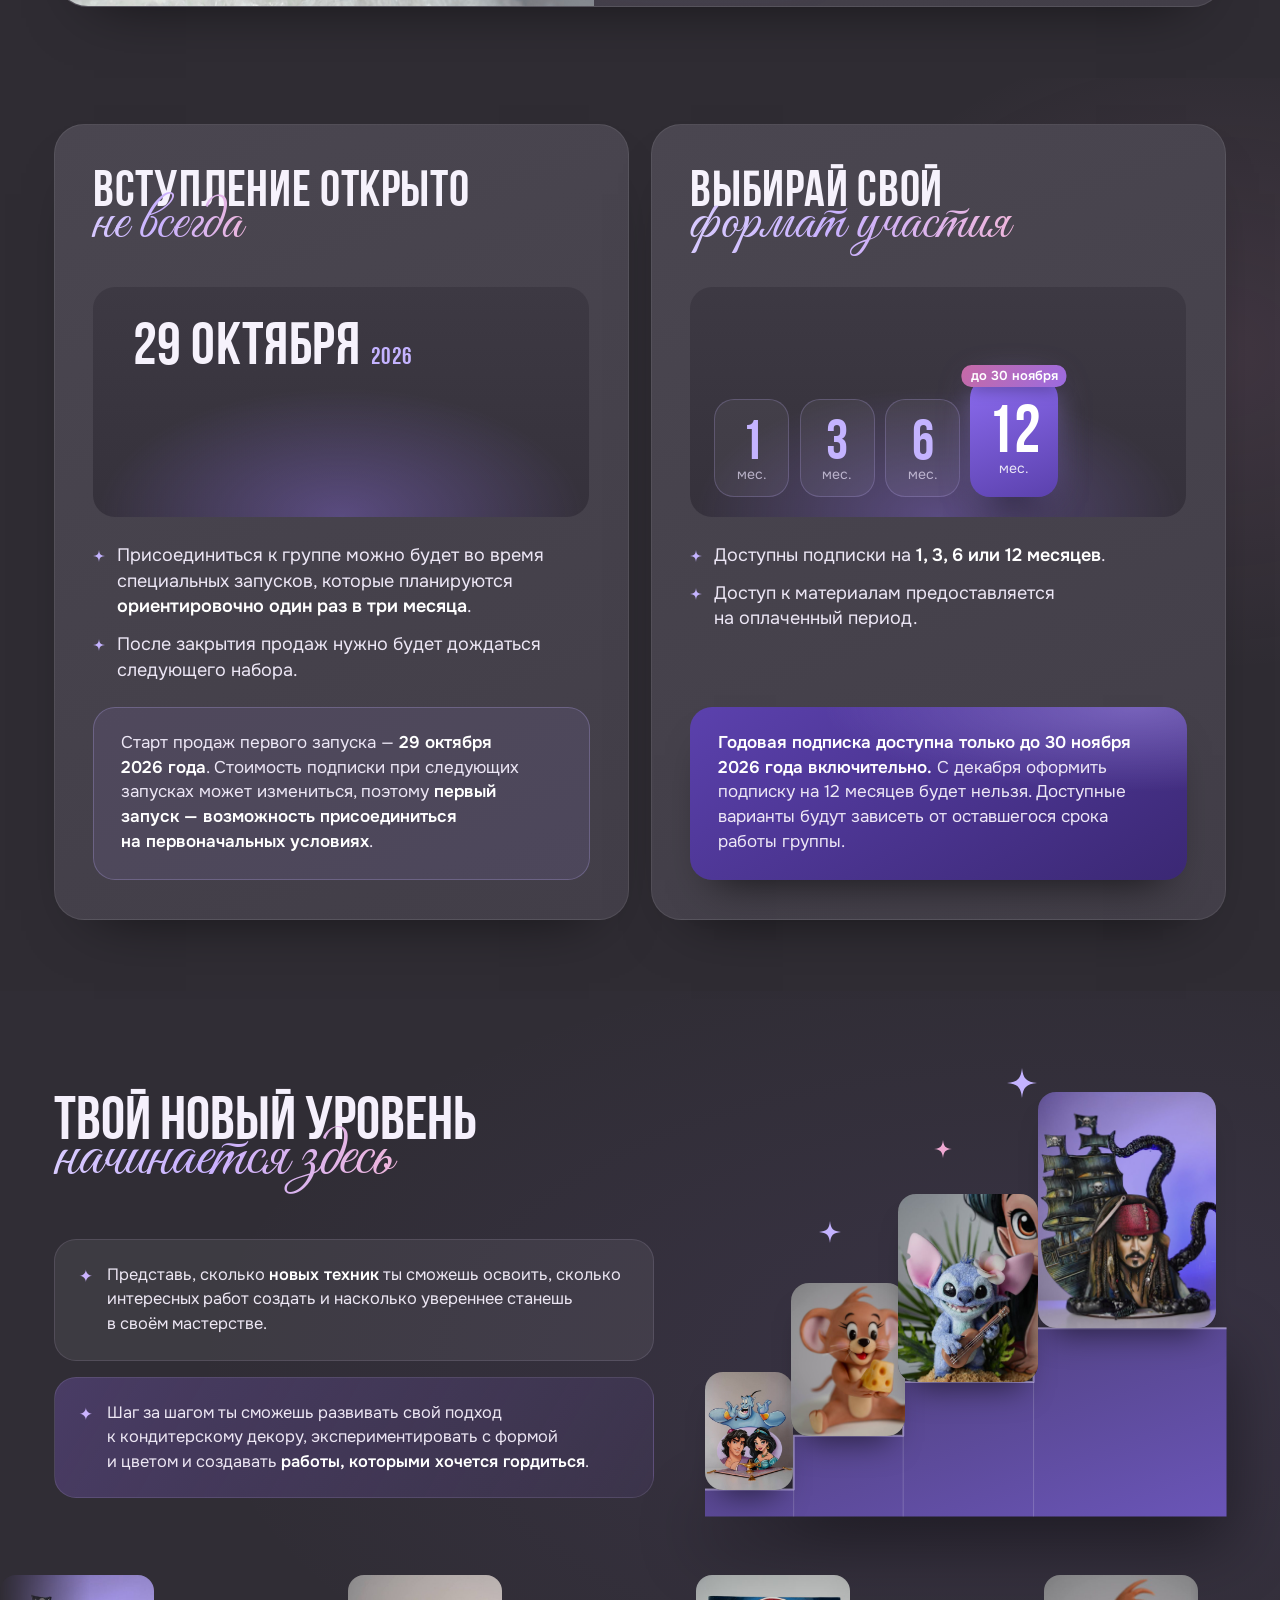
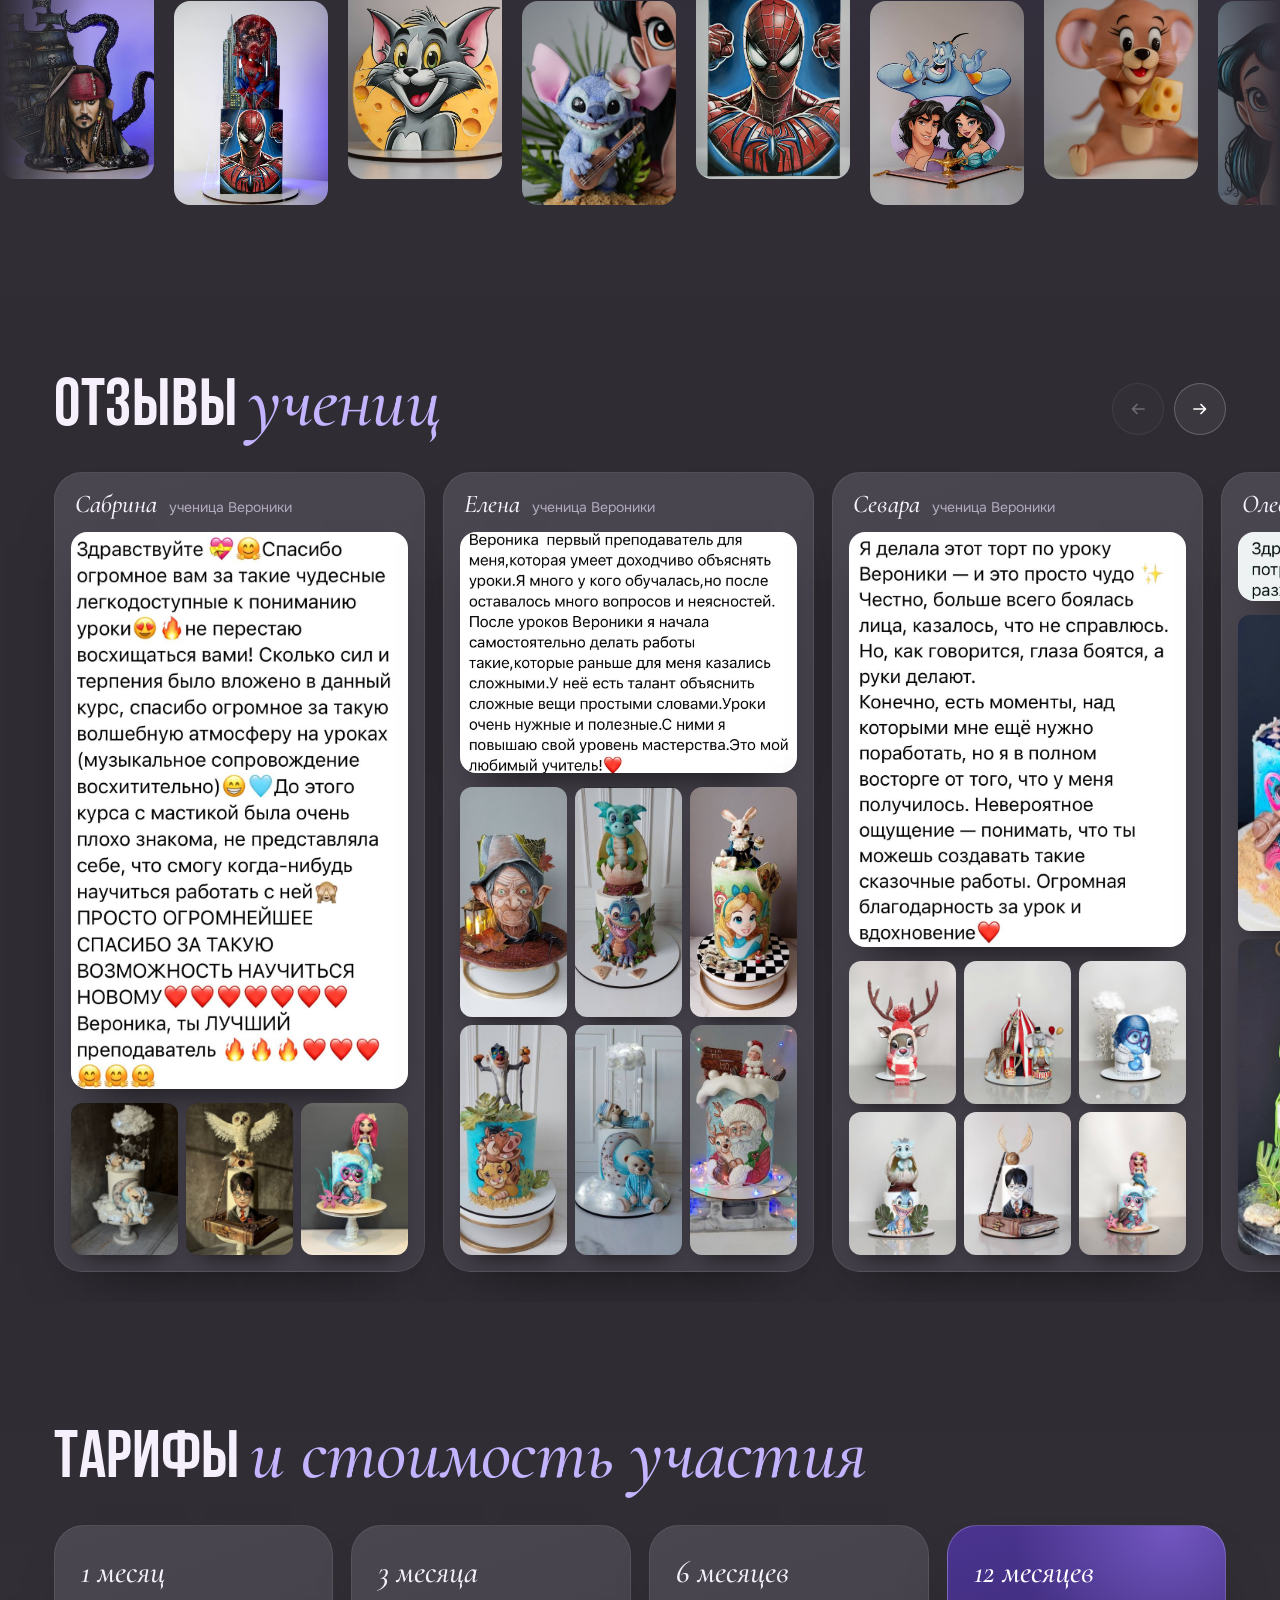
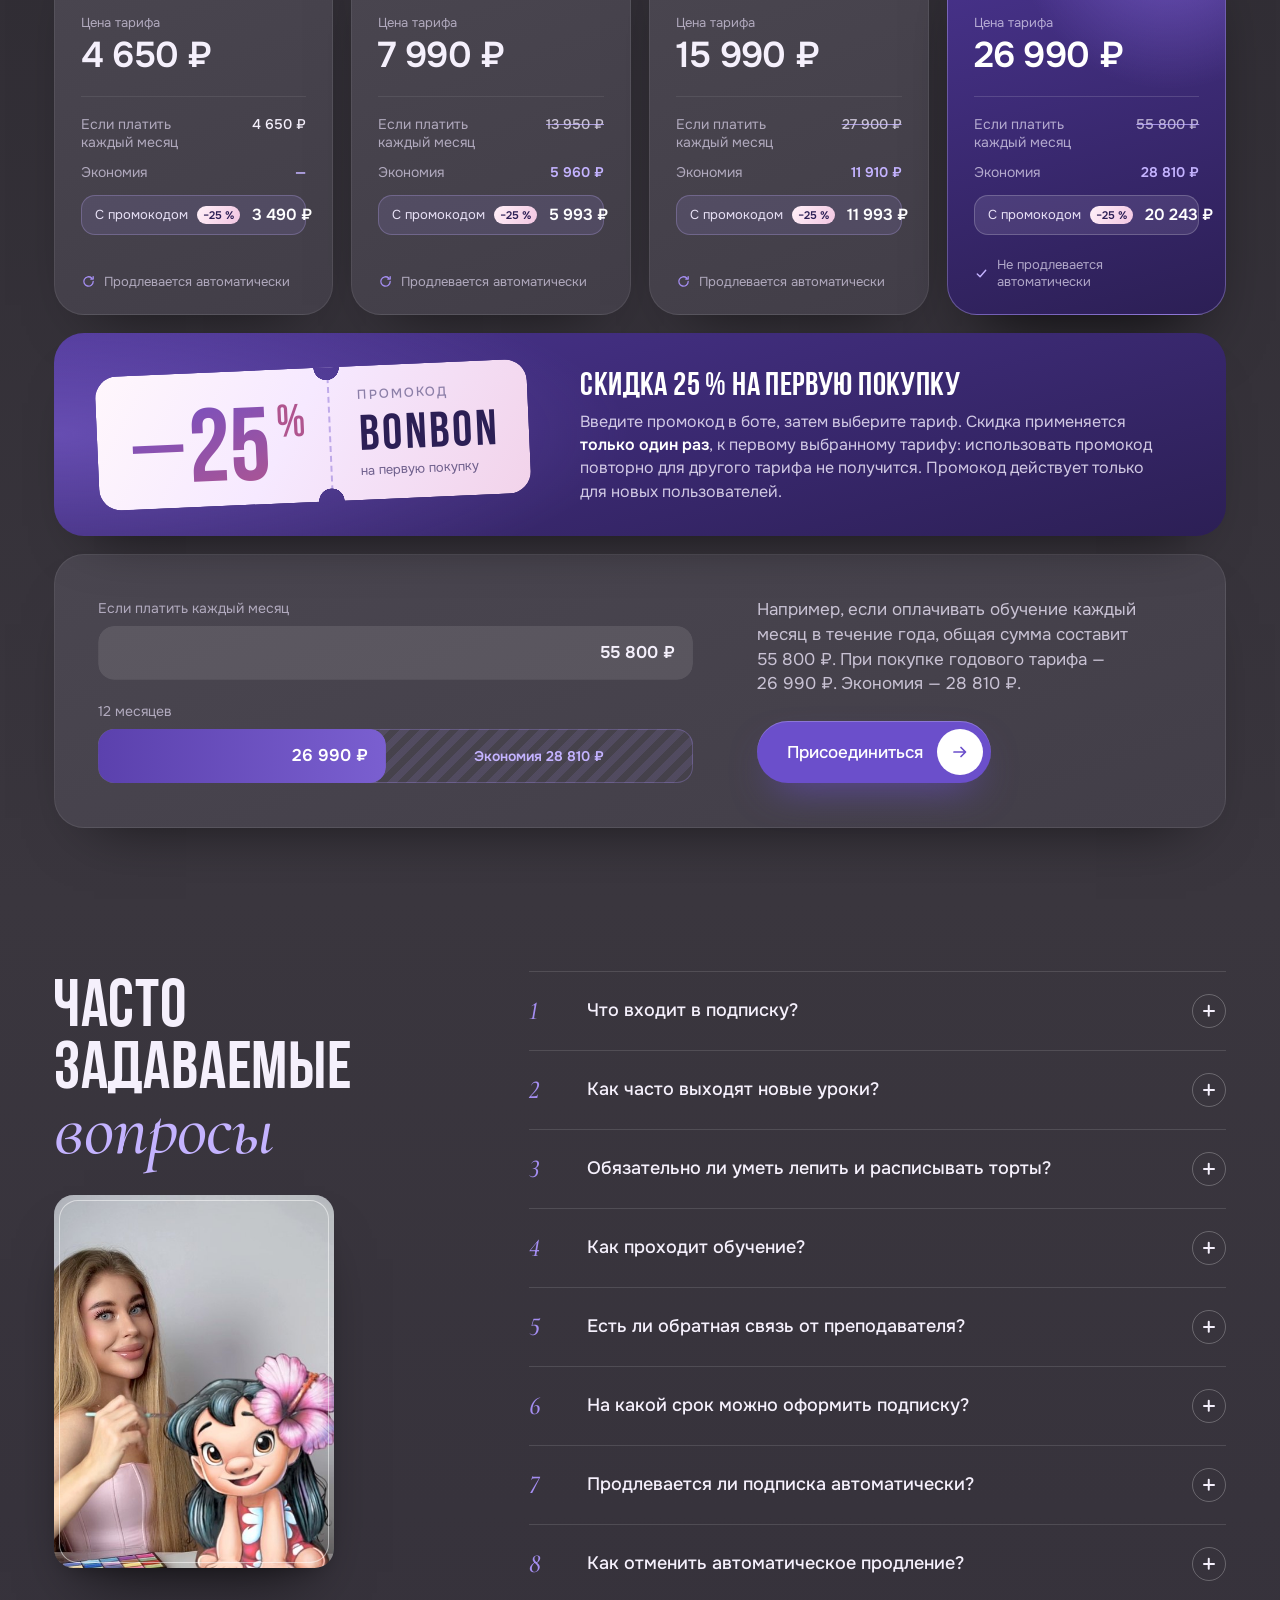
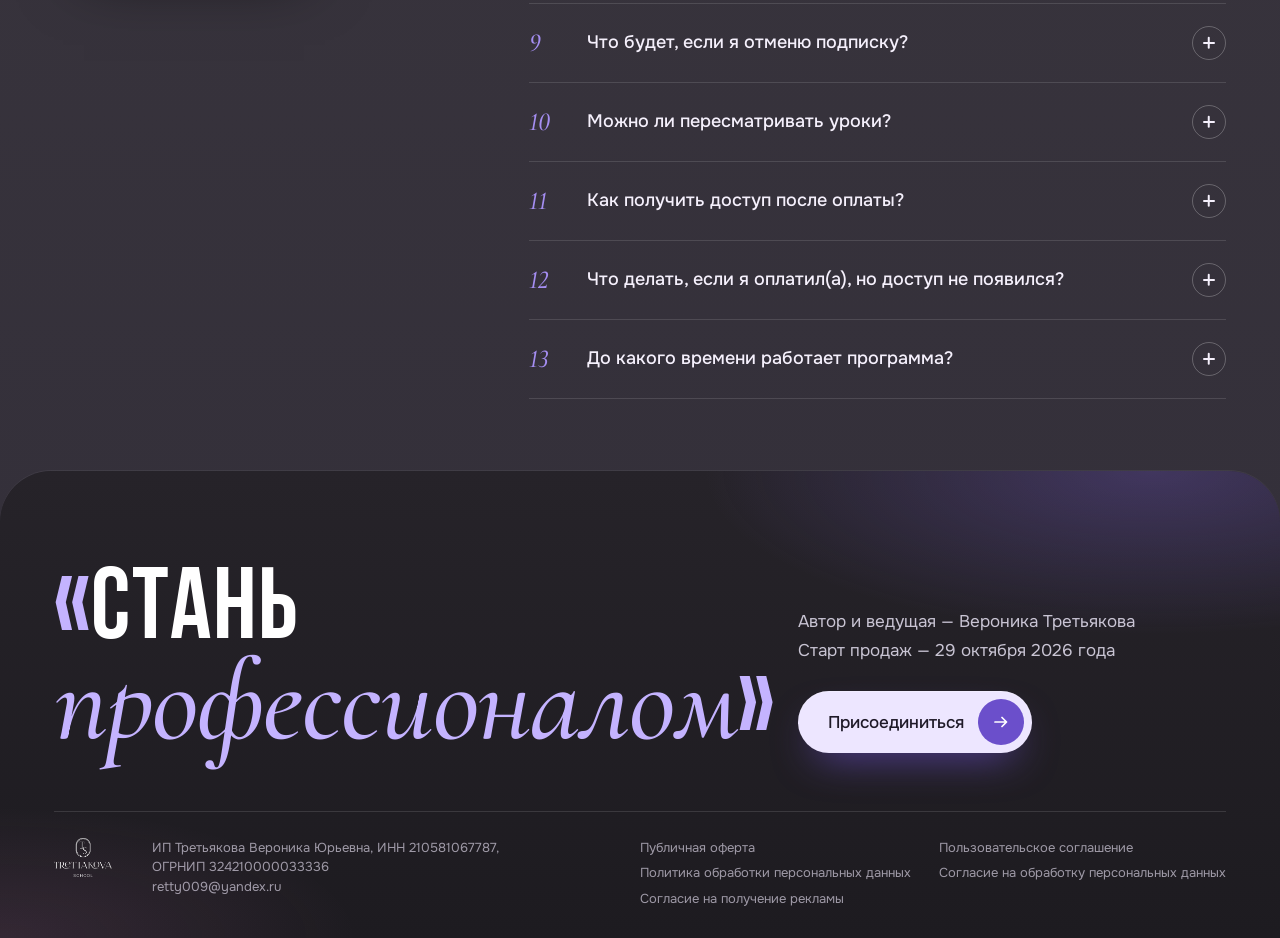
==== commit 22ade265: "Урок месяца «Новогодний козлик», 1 месяц 4 650 ₽, промокод BONBON −25 % Co-Authored-By: Claude Opus " ====
--- a/site/index.html
+++ b/site/index.html
@@ -7,7 +7,7 @@
 <title>«Стань профессионалом» — закрытая группа по лепке и росписи 2.0 Третьяковой Вероники</title>
 <meta name="description" content="Закрытая группа по лепке и росписи 2.0 Третьяковой Вероники. Лепка из мастики и съедобная художественная роспись на мастике. Старт продаж — 29 октября 2026 года.">
 <script>document.documentElement.classList.add('js');</script>
-<link rel="stylesheet" href="site.css?v=29-10-blok6-approved">
+<link rel="stylesheet" href="site.css?v=23-11-dekabr">
 </head>
 <body>
 
@@ -276,6 +276,101 @@
   <img class="cloud l1" src="img/puff2.png" alt="" loading="lazy">
   <img class="cloud l2" src="img/puff1.png" alt="" loading="lazy">
   <img class="cloud l3" src="img/puff4.png" alt="" loading="lazy">
+</section>
+
+<!-- 4а. Урок месяца: декабрь (23.11) -->
+<section class="sec month" id="month">
+<style>
+#month { padding-top: clamp(20px, 2.4vw, 36px); }
+#month .h2 { font-size: clamp(44px, 4vw, 60px); line-height: .94; color: #F6F2FC; }
+#month .h2 em { display: inline-block; font: 400 1.16em/1 var(--script); letter-spacing: 0; text-transform: none;
+  padding: .1em .24em .16em .2em; margin: -.5em 0 -.14em -.12em; position: relative; top: -.06em; z-index: 1;
+  background: linear-gradient(90deg, #D9CCFF 0%, #C9B2FF 45%, #F1B6DA 100%); -webkit-background-clip: text; background-clip: text; color: transparent; }
+#month .mo-card { margin-top: clamp(22px, 2.6vw, 36px); display: grid; grid-template-columns: minmax(0, 5fr) minmax(0, 7fr); align-items: stretch;
+  border-radius: 34px; overflow: hidden; background: var(--card); border: 1px solid var(--card-line); box-shadow: var(--card-shadow); }
+#month .mo-photo { position: relative; min-height: 100%; aspect-ratio: 4 / 5; overflow: hidden; }
+#month .mo-photo img { position: absolute; inset: 0; width: 100%; height: 100%; object-fit: cover; object-position: 50% 66%; transition: scale 1.2s cubic-bezier(.2, .7, .2, 1); }
+#month .mo-card:hover .mo-photo img { scale: 1.03; }
+#month .mo-text { position: relative; display: flex; flex-direction: column; justify-content: center; padding: clamp(28px, 3.6vw, 56px); }
+#month .mo-pill { align-self: flex-start; display: inline-flex; align-items: center; gap: 10px; padding: 8px 16px; border-radius: 999px; font-size: 15px; font-weight: 500; line-height: 1.2;
+  color: #F3EEFB; background: rgba(165, 142, 242, .16); box-shadow: inset 0 0 0 1px rgba(196, 179, 255, .32); }
+#month .mo-pill i { width: 8px; height: 8px; border-radius: 50%; background: var(--lilac-light); box-shadow: 0 0 0 4px rgba(196, 179, 255, .18); animation: moPulse 2.4s ease-in-out infinite; }
+@keyframes moPulse { 0%, 100% { opacity: .55; } 50% { opacity: 1; } }
+#month .mo-title { margin-top: 0; font: 400 clamp(46px, 4.6vw, 72px)/.92 var(--bebas); text-transform: uppercase; letter-spacing: .012em; color: #fff; }
+#month .mo-desc { margin-top: 16px; display: flex; gap: 10px; align-items: flex-start; font-size: 18px; line-height: 1.45; color: #E4DEEC; }
+#month .mo-desc svg { width: 12px; height: 12px; flex: none; margin-top: 7px; color: var(--lilac-light); }
+#month .mo-thumbs { margin-top: clamp(22px, 2.4vw, 32px); display: grid; grid-template-columns: repeat(3, minmax(0, 1fr)); gap: 12px; max-width: 520px; }
+#month .mo-thumbs img { width: 100%; aspect-ratio: 3 / 4; object-fit: cover; border-radius: 18px; box-shadow: 0 20px 34px -22px rgba(0, 0, 0, .8); transition: translate .5s cubic-bezier(.2, .7, .2, 1); }
+#month .mo-thumbs img:nth-child(2) { object-position: 50% 20%; }
+#month .mo-thumbs img:hover { translate: 0 -6px; }
+#month .mo-text .btn { margin-top: clamp(24px, 2.6vw, 34px); align-self: flex-start; }
+#month .mo-card { position: relative; }
+#month .mo-fall { position: absolute; inset: 0; z-index: 2; overflow: hidden; pointer-events: none; }
+#month .mo-fall i { position: absolute; top: -24px; left: var(--x); width: var(--s); height: var(--s); color: #fff; opacity: var(--o, .8);
+  filter: drop-shadow(0 1px 2px rgba(60, 40, 110, .35)); animation: moFall var(--t, 12s) linear var(--dl, 0s) infinite; }
+#month .mo-fall svg { display: block; width: 100%; height: 100%; }
+@keyframes moFall { 0% { transform: translate(0, 0) rotate(0deg); } 50% { transform: translate(var(--w, 18px), calc(var(--hh, 1150px) * .5)) rotate(180deg); }
+  100% { transform: translate(0, var(--hh, 1150px)) rotate(360deg); } }
+@media (prefers-reduced-motion: reduce) { #month .mo-fall i { animation: none; top: var(--y, 20%); } }
+#month .mo-head { display: grid; grid-template-columns: minmax(0, 1fr) auto; gap: 24px; align-items: center; }
+#month .mo-cal { position: relative; width: 206px; padding: 0 0 14px; border-radius: 18px; background: #F7F2FF; color: #2C1F55; rotate: 4deg;
+  box-shadow: 0 26px 44px -22px rgba(0, 0, 0, .8), 0 0 0 1px rgba(255, 255, 255, .5); transition: rotate .6s cubic-bezier(.2, .7, .2, 1); }
+#month .mo-card:hover .mo-cal { rotate: 0deg; }
+#month .mo-cal::before, #month .mo-cal::after { content: ""; position: absolute; top: -9px; width: 10px; height: 22px; border-radius: 6px;
+  background: linear-gradient(180deg, #E6DDFA, #A58EF2); box-shadow: 0 2px 4px rgba(0, 0, 0, .35); z-index: 1; }
+#month .mo-cal::before { left: 30%; } #month .mo-cal::after { right: 30%; }
+#month .mo-cal-top { padding: 16px 14px 9px; border-radius: 18px 18px 0 0; text-align: center; color: #fff;
+  background: radial-gradient(90% 140% at 100% 0%, rgba(241, 182, 218, .55) 0%, rgba(241, 182, 218, 0) 60%), linear-gradient(160deg, #6B4FCB 0%, #3A2868 100%); }
+#month .mo-cal-top b { display: block; font: 400 34px/1 var(--script); }
+#month .mo-cal-top span { display: block; margin-top: 2px; font: 400 15px/1 var(--bebas); letter-spacing: .2em; opacity: .8; }
+#month .mo-cal-grid { display: grid; grid-template-columns: repeat(7, 1fr); gap: 3px 0; padding: 10px 10px 0; text-align: center; font-size: 11px; line-height: 20px; font-weight: 500; }
+#month .mo-cal-grid em { font-style: normal; font-size: 9.5px; color: #8C7FA8; }
+#month .mo-cal-grid .we { color: #B0558F; }
+#month .mo-cal-grid .ny { position: relative; color: #fff; font-weight: 600; }
+#month .mo-cal-grid .ny::before { content: ""; position: absolute; inset: -1px 1px; z-index: -1; border-radius: 50%; background: linear-gradient(135deg, #F1B6DA, #A58EF2); }
+#month .mo-cal-grid .ny::after { content: "✦"; position: absolute; top: -9px; right: -3px; font-size: 10px; color: #E58BC0; animation: tw 2.4s ease-in-out infinite; }
+#month .mo-cal-grid span { position: relative; z-index: 0; }
+@media (max-width: 899px) {
+  #month .mo-card { grid-template-columns: minmax(0, 1fr); }
+  #month .mo-photo { aspect-ratio: 4 / 5; }
+  #month .mo-text { padding: 24px 22px 26px; }
+  #month .mo-head { grid-template-columns: minmax(0, 1fr); }
+  #month .mo-cal { position: absolute; right: 18px; top: -200px; width: 150px; z-index: 3; }
+  #month .mo-cal-top { padding: 13px 10px 7px; } #month .mo-cal-top b { font-size: 27px; } #month .mo-cal-top span { font-size: 12px; }
+  #month .mo-cal-grid { padding: 7px 7px 0; font-size: 9px; line-height: 15px; gap: 2px 0; } #month .mo-cal-grid em { font-size: 7.5px; }
+  #month .mo-cal { padding-bottom: 9px; }
+}
+@media (max-width: 599px) {
+  #month .h2 { font-size: 41px; }
+  #month .mo-card { border-radius: 26px; }
+  #month .mo-title { font-size: 44px; }
+  #month .mo-desc { font-size: 16.5px; }
+  #month .mo-thumbs { gap: 8px; }
+  #month .mo-thumbs img { border-radius: 14px; }
+}
+</style>
+  <div class="wrap">
+    <h2 class="h2 rv">Урок месяца<br><em>декабрь</em></h2>
+    <article class="mo-card rv" style="--d:.08s">
+      <div class="mo-fall" aria-hidden="true"><i style="--x:43%;--s:12px;--t:13.2s;--dl:-0.6s;--w:-24px;--o:0.85;--y:79%"><svg viewBox="0 0 24 24" aria-hidden="true"><g fill="none" stroke="currentColor" stroke-width="1.6" stroke-linecap="round"><path d="M12 2v20M3.3 7l17.4 10M3.3 17 20.7 7"/><path d="M9.5 3.5 12 6l2.5-2.5M9.5 20.5 12 18l2.5 2.5M3.6 10.4 7 9.6 6.1 6.2M20.4 13.6 17 14.4l.9 3.4M3.6 13.6 7 14.4l-.9 3.4M20.4 10.4 17 9.6l.9-3.4"/></g></svg></i><i style="--x:9%;--s:18px;--t:11.7s;--dl:-1.0s;--w:24px;--o:0.55;--y:35%"><svg viewBox="0 0 24 24" aria-hidden="true"><g fill="none" stroke="currentColor" stroke-width="1.6" stroke-linecap="round"><path d="M12 2v20M3.3 7l17.4 10M3.3 17 20.7 7"/><path d="M9.5 3.5 12 6l2.5-2.5M9.5 20.5 12 18l2.5 2.5M3.6 10.4 7 9.6 6.1 6.2M20.4 13.6 17 14.4l.9 3.4M3.6 13.6 7 14.4l-.9 3.4M20.4 10.4 17 9.6l.9-3.4"/></g></svg></i><i style="--x:13%;--s:18px;--t:13.4s;--dl:-11.1s;--w:-24px;--o:0.7;--y:85%"><svg viewBox="0 0 24 24" aria-hidden="true"><g fill="none" stroke="currentColor" stroke-width="1.6" stroke-linecap="round"><path d="M12 2v20M3.3 7l17.4 10M3.3 17 20.7 7"/><path d="M9.5 3.5 12 6l2.5-2.5M9.5 20.5 12 18l2.5 2.5M3.6 10.4 7 9.6 6.1 6.2M20.4 13.6 17 14.4l.9 3.4M3.6 13.6 7 14.4l-.9 3.4M20.4 10.4 17 9.6l.9-3.4"/></g></svg></i><i style="--x:82%;--s:18px;--t:17.6s;--dl:-10.1s;--w:24px;--o:0.55;--y:33%"><svg viewBox="0 0 24 24" aria-hidden="true"><g fill="none" stroke="currentColor" stroke-width="1.6" stroke-linecap="round"><path d="M12 2v20M3.3 7l17.4 10M3.3 17 20.7 7"/><path d="M9.5 3.5 12 6l2.5-2.5M9.5 20.5 12 18l2.5 2.5M3.6 10.4 7 9.6 6.1 6.2M20.4 13.6 17 14.4l.9 3.4M3.6 13.6 7 14.4l-.9 3.4M20.4 10.4 17 9.6l.9-3.4"/></g></svg></i><i style="--x:7%;--s:18px;--t:16.9s;--dl:-4.9s;--w:-14px;--o:0.55;--y:78%"><svg viewBox="0 0 24 24" aria-hidden="true"><g fill="none" stroke="currentColor" stroke-width="1.6" stroke-linecap="round"><path d="M12 2v20M3.3 7l17.4 10M3.3 17 20.7 7"/><path d="M9.5 3.5 12 6l2.5-2.5M9.5 20.5 12 18l2.5 2.5M3.6 10.4 7 9.6 6.1 6.2M20.4 13.6 17 14.4l.9 3.4M3.6 13.6 7 14.4l-.9 3.4M20.4 10.4 17 9.6l.9-3.4"/></g></svg></i><i style="--x:41%;--s:18px;--t:16.5s;--dl:-3.0s;--w:-14px;--o:0.85;--y:17%"><svg viewBox="0 0 24 24" aria-hidden="true"><g fill="none" stroke="currentColor" stroke-width="1.6" stroke-linecap="round"><path d="M12 2v20M3.3 7l17.4 10M3.3 17 20.7 7"/><path d="M9.5 3.5 12 6l2.5-2.5M9.5 20.5 12 18l2.5 2.5M3.6 10.4 7 9.6 6.1 6.2M20.4 13.6 17 14.4l.9 3.4M3.6 13.6 7 14.4l-.9 3.4M20.4 10.4 17 9.6l.9-3.4"/></g></svg></i><i style="--x:72%;--s:22px;--t:10.5s;--dl:-0.6s;--w:-14px;--o:0.95;--y:73%"><svg viewBox="0 0 24 24" aria-hidden="true"><g fill="none" stroke="currentColor" stroke-width="1.6" stroke-linecap="round"><path d="M12 2v20M3.3 7l17.4 10M3.3 17 20.7 7"/><path d="M9.5 3.5 12 6l2.5-2.5M9.5 20.5 12 18l2.5 2.5M3.6 10.4 7 9.6 6.1 6.2M20.4 13.6 17 14.4l.9 3.4M3.6 13.6 7 14.4l-.9 3.4M20.4 10.4 17 9.6l.9-3.4"/></g></svg></i><i style="--x:56%;--s:14px;--t:13.7s;--dl:-12.7s;--w:14px;--o:0.85;--y:36%"><svg viewBox="0 0 24 24" aria-hidden="true"><g fill="none" stroke="currentColor" stroke-width="1.6" stroke-linecap="round"><path d="M12 2v20M3.3 7l17.4 10M3.3 17 20.7 7"/><path d="M9.5 3.5 12 6l2.5-2.5M9.5 20.5 12 18l2.5 2.5M3.6 10.4 7 9.6 6.1 6.2M20.4 13.6 17 14.4l.9 3.4M3.6 13.6 7 14.4l-.9 3.4M20.4 10.4 17 9.6l.9-3.4"/></g></svg></i><i style="--x:25%;--s:22px;--t:16.2s;--dl:-1.3s;--w:14px;--o:0.95;--y:48%"><svg viewBox="0 0 24 24" aria-hidden="true"><g fill="none" stroke="currentColor" stroke-width="1.6" stroke-linecap="round"><path d="M12 2v20M3.3 7l17.4 10M3.3 17 20.7 7"/><path d="M9.5 3.5 12 6l2.5-2.5M9.5 20.5 12 18l2.5 2.5M3.6 10.4 7 9.6 6.1 6.2M20.4 13.6 17 14.4l.9 3.4M3.6 13.6 7 14.4l-.9 3.4M20.4 10.4 17 9.6l.9-3.4"/></g></svg></i><i style="--x:95%;--s:16px;--t:12.3s;--dl:-12.1s;--w:-24px;--o:0.95;--y:26%"><svg viewBox="0 0 24 24" aria-hidden="true"><g fill="none" stroke="currentColor" stroke-width="1.6" stroke-linecap="round"><path d="M12 2v20M3.3 7l17.4 10M3.3 17 20.7 7"/><path d="M9.5 3.5 12 6l2.5-2.5M9.5 20.5 12 18l2.5 2.5M3.6 10.4 7 9.6 6.1 6.2M20.4 13.6 17 14.4l.9 3.4M3.6 13.6 7 14.4l-.9 3.4M20.4 10.4 17 9.6l.9-3.4"/></g></svg></i><i style="--x:45%;--s:12px;--t:17.5s;--dl:-7.4s;--w:-24px;--o:0.85;--y:48%"><svg viewBox="0 0 24 24" aria-hidden="true"><g fill="none" stroke="currentColor" stroke-width="1.6" stroke-linecap="round"><path d="M12 2v20M3.3 7l17.4 10M3.3 17 20.7 7"/><path d="M9.5 3.5 12 6l2.5-2.5M9.5 20.5 12 18l2.5 2.5M3.6 10.4 7 9.6 6.1 6.2M20.4 13.6 17 14.4l.9 3.4M3.6 13.6 7 14.4l-.9 3.4M20.4 10.4 17 9.6l.9-3.4"/></g></svg></i><i style="--x:90%;--s:14px;--t:14.8s;--dl:-8.6s;--w:24px;--o:0.55;--y:16%"><svg viewBox="0 0 24 24" aria-hidden="true"><g fill="none" stroke="currentColor" stroke-width="1.6" stroke-linecap="round"><path d="M12 2v20M3.3 7l17.4 10M3.3 17 20.7 7"/><path d="M9.5 3.5 12 6l2.5-2.5M9.5 20.5 12 18l2.5 2.5M3.6 10.4 7 9.6 6.1 6.2M20.4 13.6 17 14.4l.9 3.4M3.6 13.6 7 14.4l-.9 3.4M20.4 10.4 17 9.6l.9-3.4"/></g></svg></i><i style="--x:36%;--s:16px;--t:15.6s;--dl:-1.0s;--w:14px;--o:0.95;--y:41%"><svg viewBox="0 0 24 24" aria-hidden="true"><g fill="none" stroke="currentColor" stroke-width="1.6" stroke-linecap="round"><path d="M12 2v20M3.3 7l17.4 10M3.3 17 20.7 7"/><path d="M9.5 3.5 12 6l2.5-2.5M9.5 20.5 12 18l2.5 2.5M3.6 10.4 7 9.6 6.1 6.2M20.4 13.6 17 14.4l.9 3.4M3.6 13.6 7 14.4l-.9 3.4M20.4 10.4 17 9.6l.9-3.4"/></g></svg></i><i style="--x:93%;--s:16px;--t:17.1s;--dl:-5.9s;--w:24px;--o:0.85;--y:26%"><svg viewBox="0 0 24 24" aria-hidden="true"><g fill="none" stroke="currentColor" stroke-width="1.6" stroke-linecap="round"><path d="M12 2v20M3.3 7l17.4 10M3.3 17 20.7 7"/><path d="M9.5 3.5 12 6l2.5-2.5M9.5 20.5 12 18l2.5 2.5M3.6 10.4 7 9.6 6.1 6.2M20.4 13.6 17 14.4l.9 3.4M3.6 13.6 7 14.4l-.9 3.4M20.4 10.4 17 9.6l.9-3.4"/></g></svg></i><i style="--x:80%;--s:10px;--t:13.9s;--dl:-3.0s;--w:14px;--o:0.7;--y:36%"><svg viewBox="0 0 24 24" aria-hidden="true"><g fill="none" stroke="currentColor" stroke-width="1.6" stroke-linecap="round"><path d="M12 2v20M3.3 7l17.4 10M3.3 17 20.7 7"/><path d="M9.5 3.5 12 6l2.5-2.5M9.5 20.5 12 18l2.5 2.5M3.6 10.4 7 9.6 6.1 6.2M20.4 13.6 17 14.4l.9 3.4M3.6 13.6 7 14.4l-.9 3.4M20.4 10.4 17 9.6l.9-3.4"/></g></svg></i><i style="--x:52%;--s:16px;--t:17.3s;--dl:-8.6s;--w:-14px;--o:0.95;--y:56%"><svg viewBox="0 0 24 24" aria-hidden="true"><g fill="none" stroke="currentColor" stroke-width="1.6" stroke-linecap="round"><path d="M12 2v20M3.3 7l17.4 10M3.3 17 20.7 7"/><path d="M9.5 3.5 12 6l2.5-2.5M9.5 20.5 12 18l2.5 2.5M3.6 10.4 7 9.6 6.1 6.2M20.4 13.6 17 14.4l.9 3.4M3.6 13.6 7 14.4l-.9 3.4M20.4 10.4 17 9.6l.9-3.4"/></g></svg></i></div>
+      <figure class="mo-photo"><img src="img/kozlik-l.jpg" alt="Урок «Новогодний козлик»: фигурка козлика в шапке и шарфе" loading="lazy"></figure>
+      <div class="mo-text">
+        <div class="mo-head">
+          <div>
+            <h3 class="mo-title">«Новогодний <br>козлик»</h3>
+            <p class="mo-desc"><svg viewBox="0 0 10 10" aria-hidden="true"><path fill="currentColor" d="M5 0 C5.4 3.6 6.4 4.6 10 5 C6.4 5.4 5.4 6.4 5 10 C4.6 6.4 3.6 5.4 0 5 C3.6 4.6 4.6 3.6 5 0Z"/></svg><span>Каждый месяц — новая тема.</span></p>
+          </div>
+          <div class="mo-cal" aria-hidden="true"><div class="mo-cal-top"><b>Декабрь</b><span>2026</span></div><div class="mo-cal-grid"><em>пн</em><em>вт</em><em>ср</em><em>чт</em><em>пт</em><em class="we">сб</em><em class="we">вс</em><span></span><span>1</span><span>2</span><span>3</span><span>4</span><span class="we">5</span><span class="we">6</span><span>7</span><span>8</span><span>9</span><span>10</span><span>11</span><span class="we">12</span><span class="we">13</span><span>14</span><span>15</span><span>16</span><span>17</span><span>18</span><span class="we">19</span><span class="we">20</span><span>21</span><span>22</span><span>23</span><span>24</span><span>25</span><span class="we">26</span><span class="we">27</span><span>28</span><span>29</span><span>30</span><span class="ny">31</span></div></div>
+        </div>
+        <div class="mo-thumbs">
+          <img src="img/kozlik-1.jpg" alt="" loading="lazy">
+          <img src="img/kozlik-2.jpg" alt="" loading="lazy">
+          <img src="img/kozlik-3.jpg" alt="" loading="lazy">
+        </div>
+        <a class="btn" href="https://t.me/Trtiakova_School_bot">Присоединиться<span class="arr"><svg viewBox="0 0 18 18" aria-hidden="true"><path d="M3 9h11M10 4.5 14.5 9 10 13.5" fill="none" stroke="currentColor" stroke-width="1.7" stroke-linecap="round" stroke-linejoin="round"/></svg></span></a>
+      </div>
+    </article>
+  </div>
 </section>
 
 <!-- 5. Запуски и формат -->
@@ -398,17 +493,64 @@
 
 <!-- 7. Тарифы -->
 <section class="sec price" id="price">
+<style>
+#price .sv-year { width: 48.37%; }
+#price .sv-row--y em { width: 51.63%; }
+#price .tar-promo { margin-top: 14px; display: flex; justify-content: space-between; align-items: center; gap: 12px; padding: 10px 14px; border-radius: 14px;
+  background: rgba(165, 142, 242, .14); box-shadow: inset 0 0 0 1px rgba(196, 179, 255, .26); font-size: 13px; line-height: 1.2; color: #E9E2F7; }
+#price .tar-promo span { white-space: nowrap; }
+#price .tar-promo b { font-size: 16px; font-weight: 600; color: #fff; white-space: nowrap; }
+#price .tar--year .tar-promo { background: rgba(255, 255, 255, .1); box-shadow: inset 0 0 0 1px rgba(255, 255, 255, .2); }
+#price .promo { margin-top: 18px; display: grid; grid-template-columns: auto minmax(0, 1fr); gap: 24px clamp(28px, 4vw, 64px); align-items: center;
+  padding: clamp(24px, 2.6vw, 34px) clamp(24px, 3.4vw, 48px); border-radius: 30px;
+  background: radial-gradient(70% 120% at 0% 50%, rgba(150, 118, 240, .42) 0%, rgba(150, 118, 240, 0) 70%), linear-gradient(165deg, #4A3490 0%, #2C1F55 100%);
+  box-shadow: 0 30px 60px -40px rgba(0, 0, 0, .8); }
+#price .promo { position: relative; overflow: hidden; }
+#price .coupon { --cut: 232px; position: relative; display: grid; grid-template-columns: var(--cut) auto; align-items: center; overflow: hidden; rotate: -2.5deg;
+  border-radius: 22px; color: #2C1F55; background: linear-gradient(120deg, #FFF7FC 0%, #F6E9FF 45%, #F2D3EA 100%);
+  box-shadow: 0 30px 50px -26px rgba(0, 0, 0, .85);
+  -webkit-mask: radial-gradient(circle 13px at var(--cut) 0, #0000 97%, #000) , radial-gradient(circle 13px at var(--cut) 100%, #0000 97%, #000);
+  -webkit-mask-composite: source-in; mask: radial-gradient(circle 13px at var(--cut) 0, #0000 97%, #000), radial-gradient(circle 13px at var(--cut) 100%, #0000 97%, #000);
+  mask-composite: intersect; transition: rotate .6s cubic-bezier(.2, .7, .2, 1); }
+#price .promo:hover .coupon { rotate: 0deg; }
+#price .cp-pct { display: flex; align-items: flex-start; justify-content: center; padding: 26px 14px 18px 18px; }
+#price .cp-pct b { font: 400 104px/1 var(--bebas); letter-spacing: 0; padding: .06em .03em 0; margin: -.14em 0 -.12em;
+  background: linear-gradient(160deg, #6B4FCB 0%, #B0558F 100%); -webkit-background-clip: text; background-clip: text; color: transparent; }
+#price .cp-pct span { margin: 4px 0 0 4px; font: 400 46px/.8 var(--bebas); color: #B0558F; }
+#price .cp-code { display: grid; gap: 4px; padding: 20px 30px 20px 28px; border-left: 2px dashed rgba(107, 79, 203, .4); }
+#price .cp-code span { font-size: 13px; font-weight: 500; text-transform: uppercase; letter-spacing: .14em; color: #8C7FA8; }
+#price .cp-code b { font: 400 50px/1 var(--bebas); letter-spacing: .06em; color: #2C1F55; }
+#price .cp-code small { font-size: 13px; color: #6E5F8C; }
+#price .cp-shine { position: absolute; inset: -20% auto -20% -30%; width: 22%; rotate: 18deg; pointer-events: none;
+  background: linear-gradient(90deg, rgba(255, 255, 255, 0), rgba(255, 255, 255, .85), rgba(255, 255, 255, 0)); animation: cpShine 4.5s ease-in-out infinite; }
+@keyframes cpShine { 0%, 55% { translate: 0 0; } 85%, 100% { translate: 700% 0; } }
+@media (prefers-reduced-motion: reduce) { #price .cp-shine { display: none; } }
+#price .tar-promo i { margin-left: 5px; padding: 2px 6px; border-radius: 999px; font-style: normal; font-size: 11px; font-weight: 600; color: #2C1F55;
+  background: linear-gradient(120deg, #FFF0F8, #F2C6E2); }
+#price .promo-h { font: 400 clamp(30px, 2.6vw, 40px)/1 var(--bebas); text-transform: uppercase; letter-spacing: .012em; color: #fff; }
+#price .promo-text p + p { margin-top: 10px; font-size: 16px; line-height: 1.45; color: rgba(243, 237, 255, .82); max-width: 70ch; }
+#price .promo-text b { font-weight: 600; color: #fff; }
+@media (max-width: 599px) { #price .sv-row--y em { width: auto; } }
+@media (max-width: 699px) {
+  #price .promo { grid-template-columns: minmax(0, 1fr); padding: 26px 18px 22px; border-radius: 26px; }
+  #price .coupon { --cut: 128px; justify-self: center; rotate: -2deg; }
+  #price .cp-pct { padding: 20px 6px 14px; } #price .cp-pct b { font-size: 70px; } #price .cp-pct span { font-size: 30px; margin-top: 2px; }
+  #price .cp-code { padding: 14px 18px 14px 16px; } #price .cp-code b { font-size: 36px; } #price .cp-code span, #price .cp-code small { font-size: 11px; }
+  #price .promo-text p + p { font-size: 15px; }
+}
+</style>
   <div class="wrap">
     <h2 class="h2 rv">Тарифы <em>и стоимость участия</em></h2>
     <div class="tars">
       <article class="tar rv">
         <h3 class="tar-name">1 месяц</h3>
         <p class="tar-lbl">Цена тарифа</p>
-        <p class="tar-price">3 490 ₽</p>
+        <p class="tar-price">4 650 ₽</p>
         <dl class="tar-rows">
-          <div><dt>Если платить каждый месяц</dt><dd>3 490 ₽</dd></div>
+          <div><dt>Если платить каждый месяц</dt><dd>4 650 ₽</dd></div>
           <div class="eco"><dt>Экономия</dt><dd>—</dd></div>
         </dl>
+        <p class="tar-promo"><span>С промокодом <i>−25&nbsp;%</i></span><b>3 490 ₽</b></p>
         <p class="tar-auto"><svg viewBox="0 0 16 16" aria-hidden="true"><path d="M13 8a5 5 0 1 1-1.6-3.7M13 2.8v2.6h-2.6" fill="none" stroke="currentColor" stroke-width="1.4" stroke-linecap="round" stroke-linejoin="round"/></svg>Продлевается автоматически</p>
       </article>
       <article class="tar rv" style="--d:.08s">
@@ -416,9 +558,10 @@
         <p class="tar-lbl">Цена тарифа</p>
         <p class="tar-price">7 990 ₽</p>
         <dl class="tar-rows">
-          <div class="old"><dt>Если платить каждый месяц</dt><dd>10 470 ₽</dd></div>
-          <div class="eco"><dt>Экономия</dt><dd>2 480 ₽</dd></div>
+          <div class="old"><dt>Если платить каждый месяц</dt><dd>13 950 ₽</dd></div>
+          <div class="eco"><dt>Экономия</dt><dd>5 960 ₽</dd></div>
         </dl>
+        <p class="tar-promo"><span>С промокодом <i>−25&nbsp;%</i></span><b>5 993 ₽</b></p>
         <p class="tar-auto"><svg viewBox="0 0 16 16" aria-hidden="true"><path d="M13 8a5 5 0 1 1-1.6-3.7M13 2.8v2.6h-2.6" fill="none" stroke="currentColor" stroke-width="1.4" stroke-linecap="round" stroke-linejoin="round"/></svg>Продлевается автоматически</p>
       </article>
       <article class="tar rv" style="--d:.16s">
@@ -426,9 +569,10 @@
         <p class="tar-lbl">Цена тарифа</p>
         <p class="tar-price">15 990 ₽</p>
         <dl class="tar-rows">
-          <div class="old"><dt>Если платить каждый месяц</dt><dd>20 940 ₽</dd></div>
-          <div class="eco"><dt>Экономия</dt><dd>4 950 ₽</dd></div>
+          <div class="old"><dt>Если платить каждый месяц</dt><dd>27 900 ₽</dd></div>
+          <div class="eco"><dt>Экономия</dt><dd>11 910 ₽</dd></div>
         </dl>
+        <p class="tar-promo"><span>С промокодом <i>−25&nbsp;%</i></span><b>11 993 ₽</b></p>
         <p class="tar-auto"><svg viewBox="0 0 16 16" aria-hidden="true"><path d="M13 8a5 5 0 1 1-1.6-3.7M13 2.8v2.6h-2.6" fill="none" stroke="currentColor" stroke-width="1.4" stroke-linecap="round" stroke-linejoin="round"/></svg>Продлевается автоматически</p>
       </article>
       <article class="tar tar--year rv" style="--d:.24s">
@@ -436,19 +580,31 @@
         <p class="tar-lbl">Цена тарифа</p>
         <p class="tar-price">26 990 ₽</p>
         <dl class="tar-rows">
-          <div class="old"><dt>Если платить каждый месяц</dt><dd>41 880 ₽</dd></div>
-          <div class="eco"><dt>Экономия</dt><dd>14 890 ₽</dd></div>
+          <div class="old"><dt>Если платить каждый месяц</dt><dd>55 800 ₽</dd></div>
+          <div class="eco"><dt>Экономия</dt><dd>28 810 ₽</dd></div>
         </dl>
+        <p class="tar-promo"><span>С промокодом <i>−25&nbsp;%</i></span><b>20 243 ₽</b></p>
         <p class="tar-auto"><svg viewBox="0 0 16 16" aria-hidden="true"><path d="M3.5 8.5l3 3 6-7" fill="none" stroke="currentColor" stroke-width="1.5" stroke-linecap="round" stroke-linejoin="round"/></svg>Не продлевается автоматически</p>
       </article>
+    </div>
+    <div class="promo rv">
+      <div class="coupon" aria-label="Промокод BONBON, скидка 25 %">
+        <p class="cp-pct"><b>−25</b><span>%</span></p>
+        <p class="cp-code"><span>промокод</span><b>BONBON</b><small>на&nbsp;первую покупку</small></p>
+        <i class="cp-shine" aria-hidden="true"></i>
+      </div>
+      <div class="promo-text">
+        <p class="promo-h">Скидка 25&nbsp;% на&nbsp;первую покупку</p>
+        <p>Введите промокод в&nbsp;боте, затем выберите тариф. Скидка применяется <b>только один раз</b>, к&nbsp;первому выбранному тарифу: использовать промокод повторно для другого тарифа не&nbsp;получится. Промокод действует только для новых пользователей.</p>
+      </div>
     </div>
     <div class="save rv">
       <div class="save-viz" aria-hidden="true">
-        <div class="sv-row"><span class="sv-l">Если платить каждый месяц</span><span class="sv-bar"><i class="sv-full"><b>41 880 ₽</b></i></span></div>
-        <div class="sv-row sv-row--y"><span class="sv-l">12 месяцев</span><span class="sv-bar"><i class="sv-year"><b>26 990 ₽</b></i></span><em>Экономия 14 890 ₽</em></div>
+        <div class="sv-row"><span class="sv-l">Если платить каждый месяц</span><span class="sv-bar"><i class="sv-full"><b>55 800 ₽</b></i></span></div>
+        <div class="sv-row sv-row--y"><span class="sv-l">12 месяцев</span><span class="sv-bar"><i class="sv-year"><b>26 990 ₽</b></i></span><em>Экономия 28 810 ₽</em></div>
       </div>
       <div class="save-text">
-        <p>Например, если оплачивать обучение каждый месяц в течение года, общая сумма составит 41 880 ₽. При покупке годового тарифа — 26 990 ₽. Экономия — 14 890 ₽.</p>
+        <p>Например, если оплачивать обучение каждый месяц в течение года, общая сумма составит 55 800 ₽. При покупке годового тарифа — 26 990 ₽. Экономия — 28 810 ₽.</p>
         <a class="btn" href="https://t.me/Trtiakova_School_bot">Присоединиться<span class="arr"><svg viewBox="0 0 18 18" aria-hidden="true"><path d="M3 9h11M10 4.5 14.5 9 10 13.5" fill="none" stroke="currentColor" stroke-width="1.7" stroke-linecap="round" stroke-linejoin="round"/></svg></span></a>
       </div>
     </div>
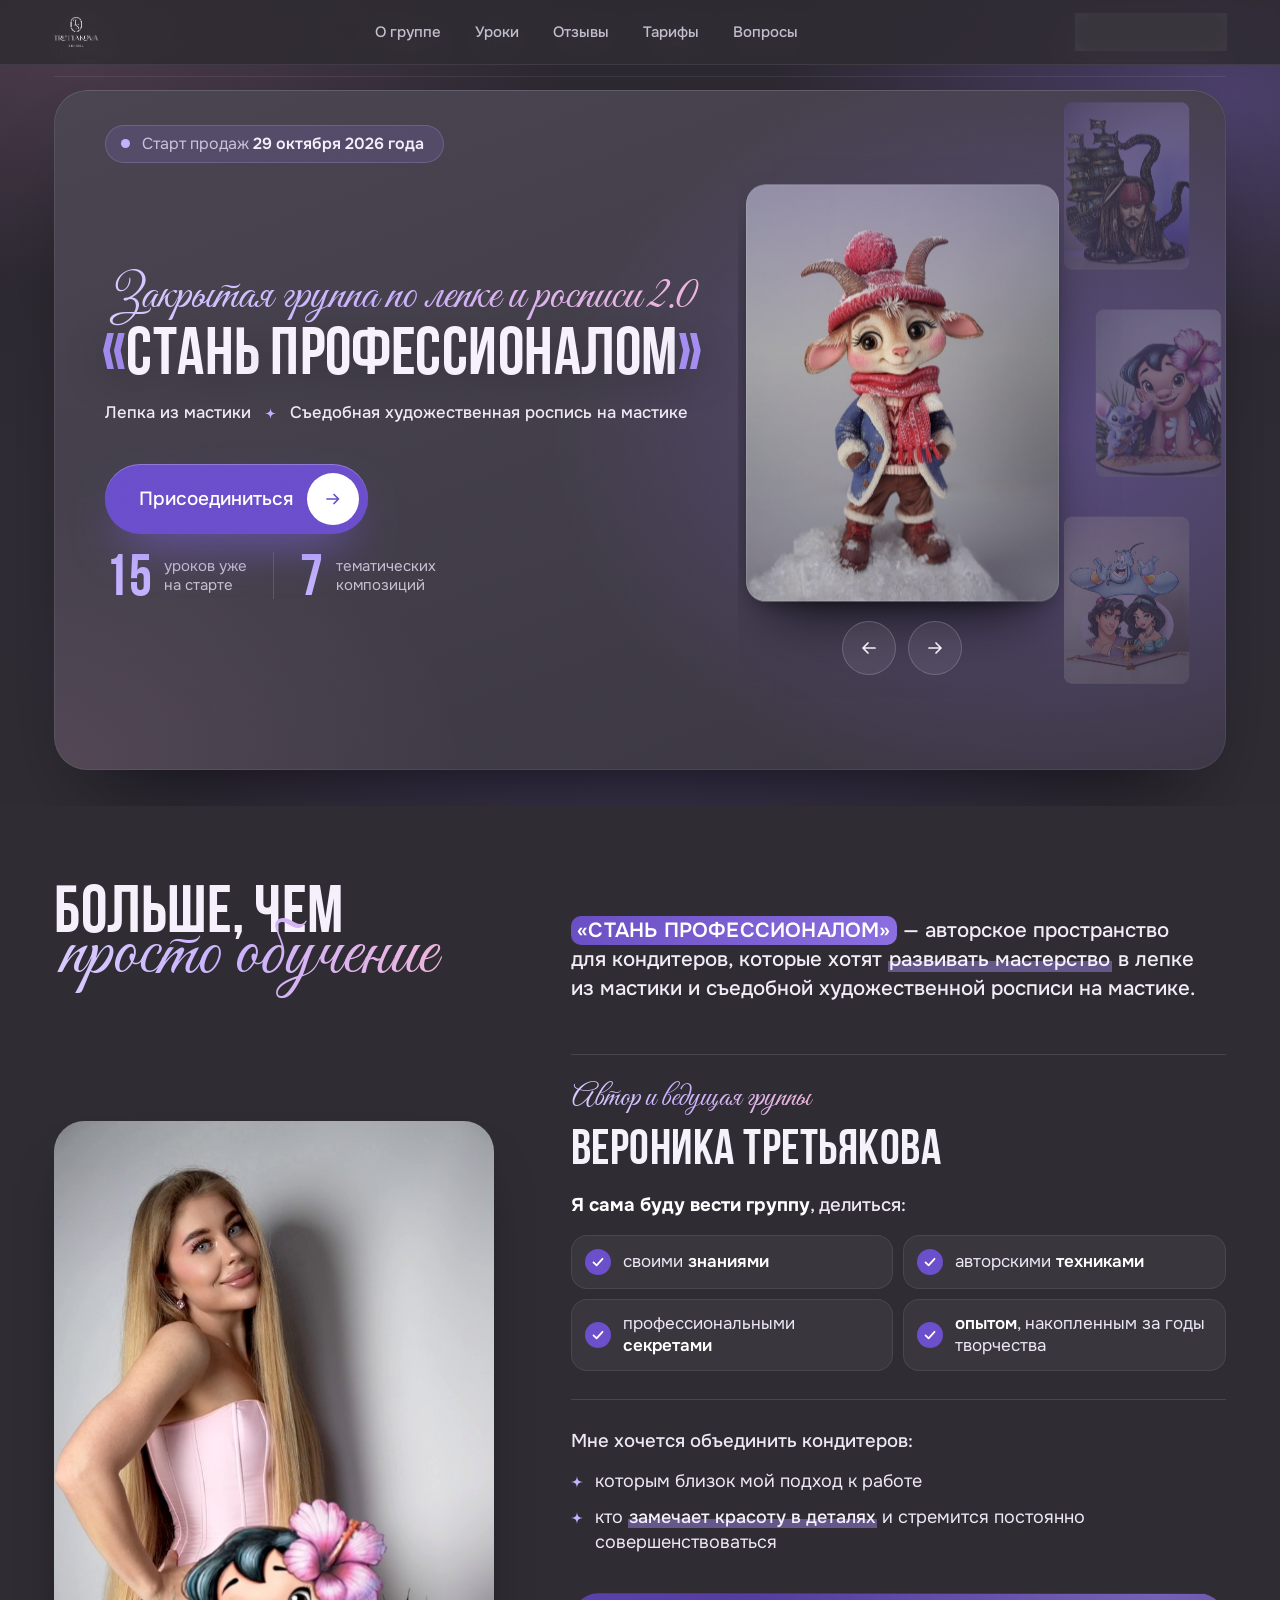
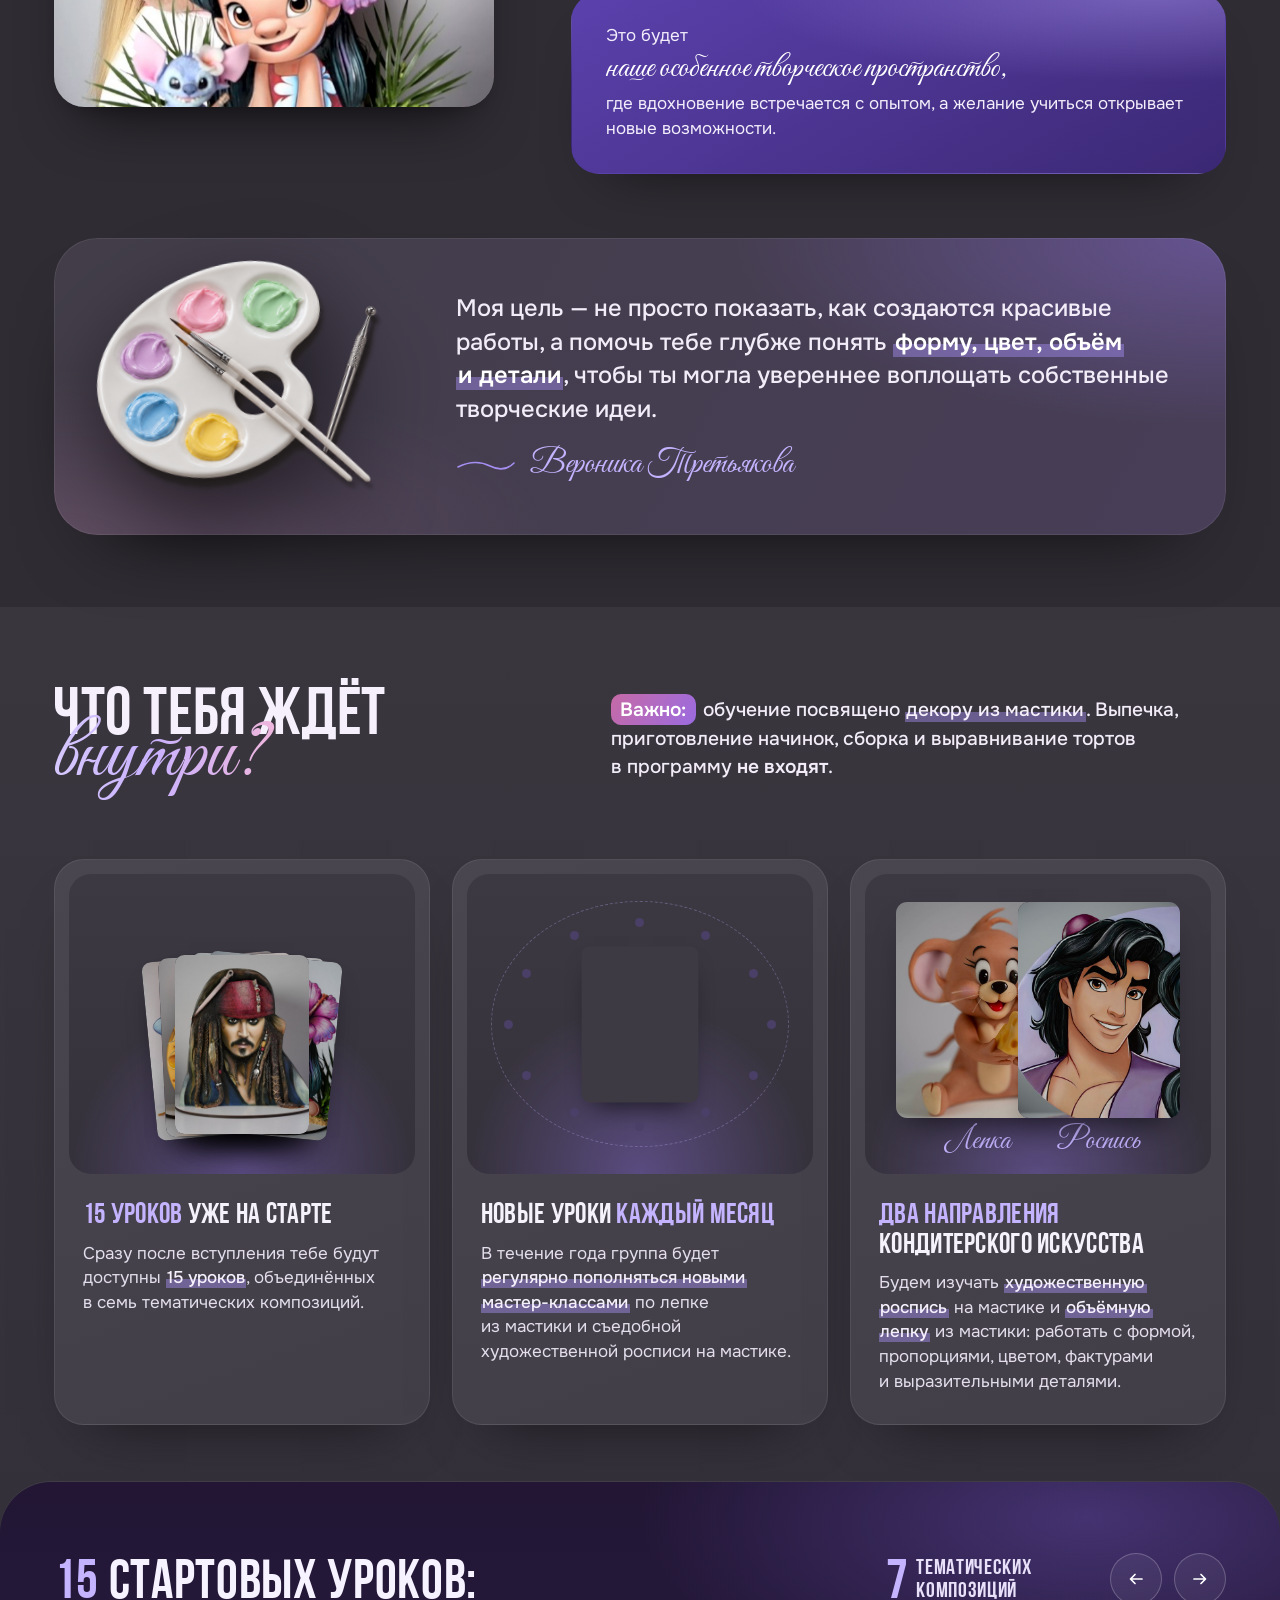
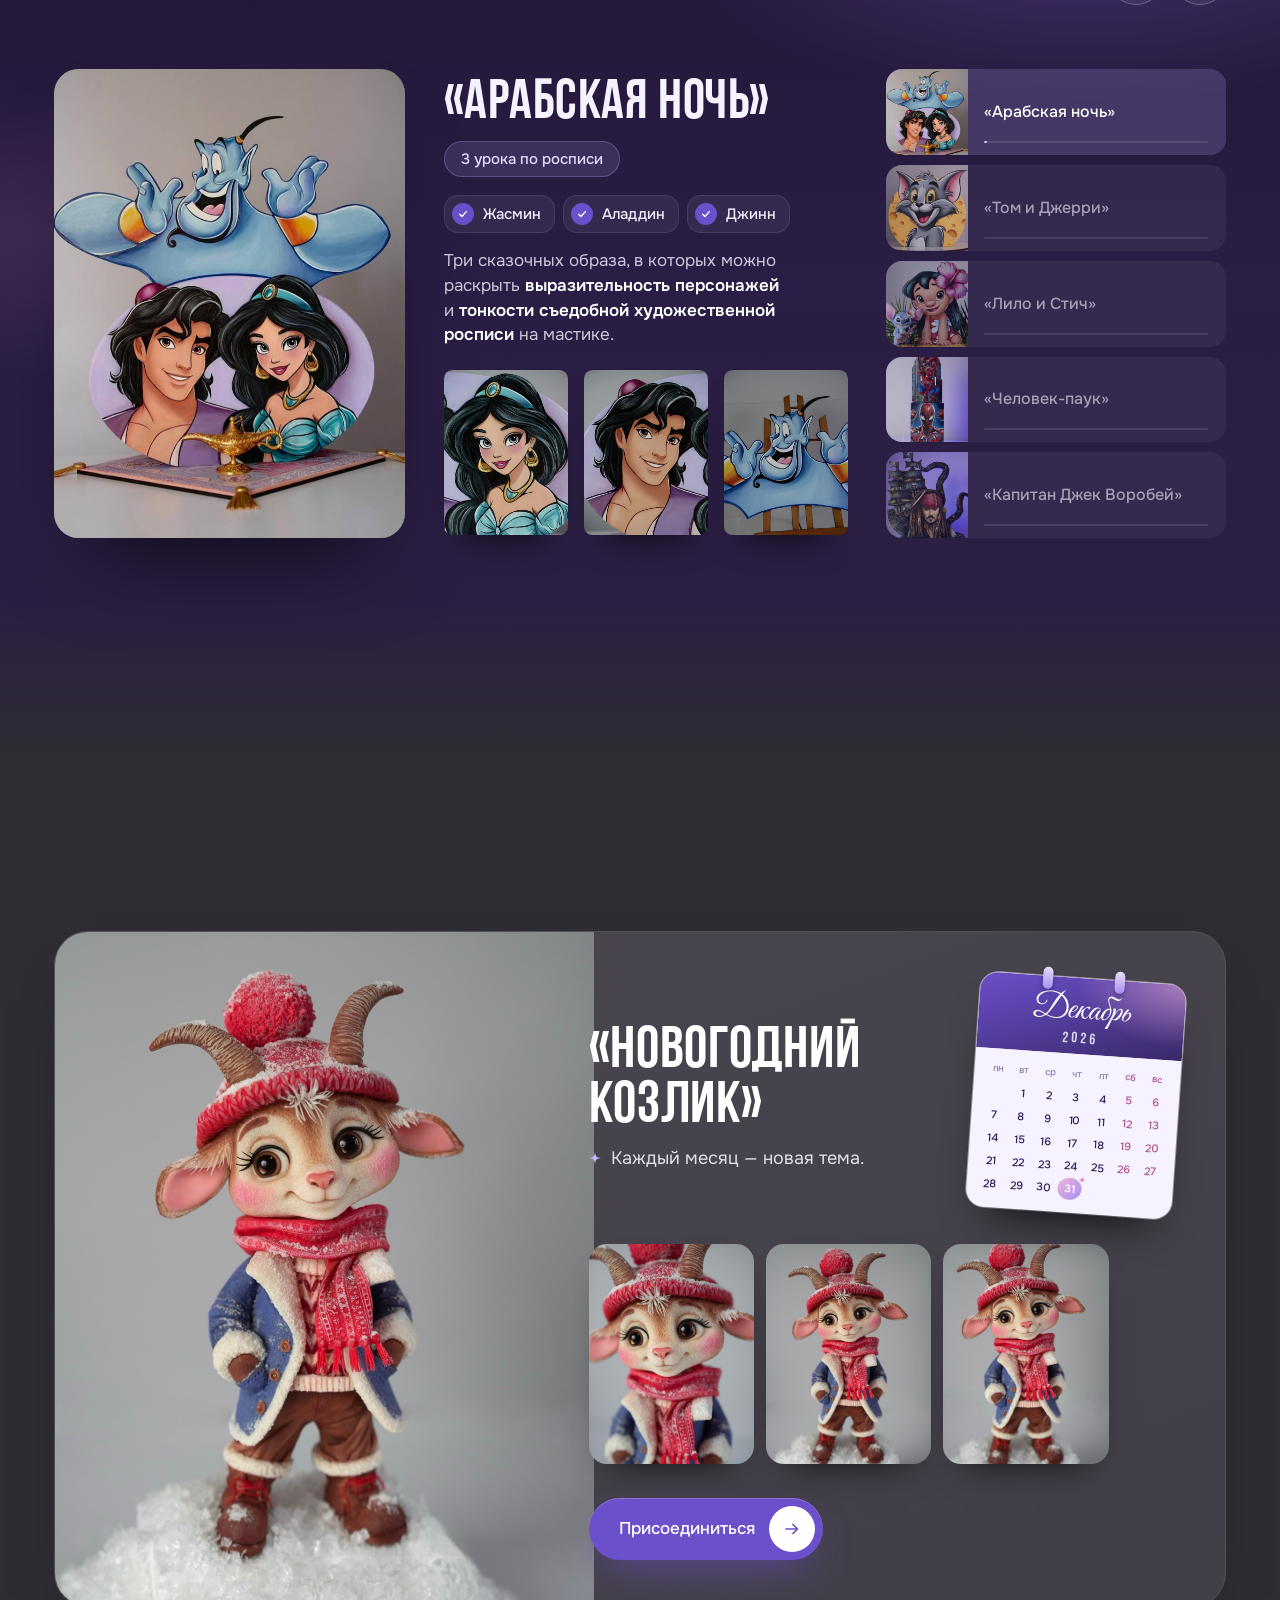
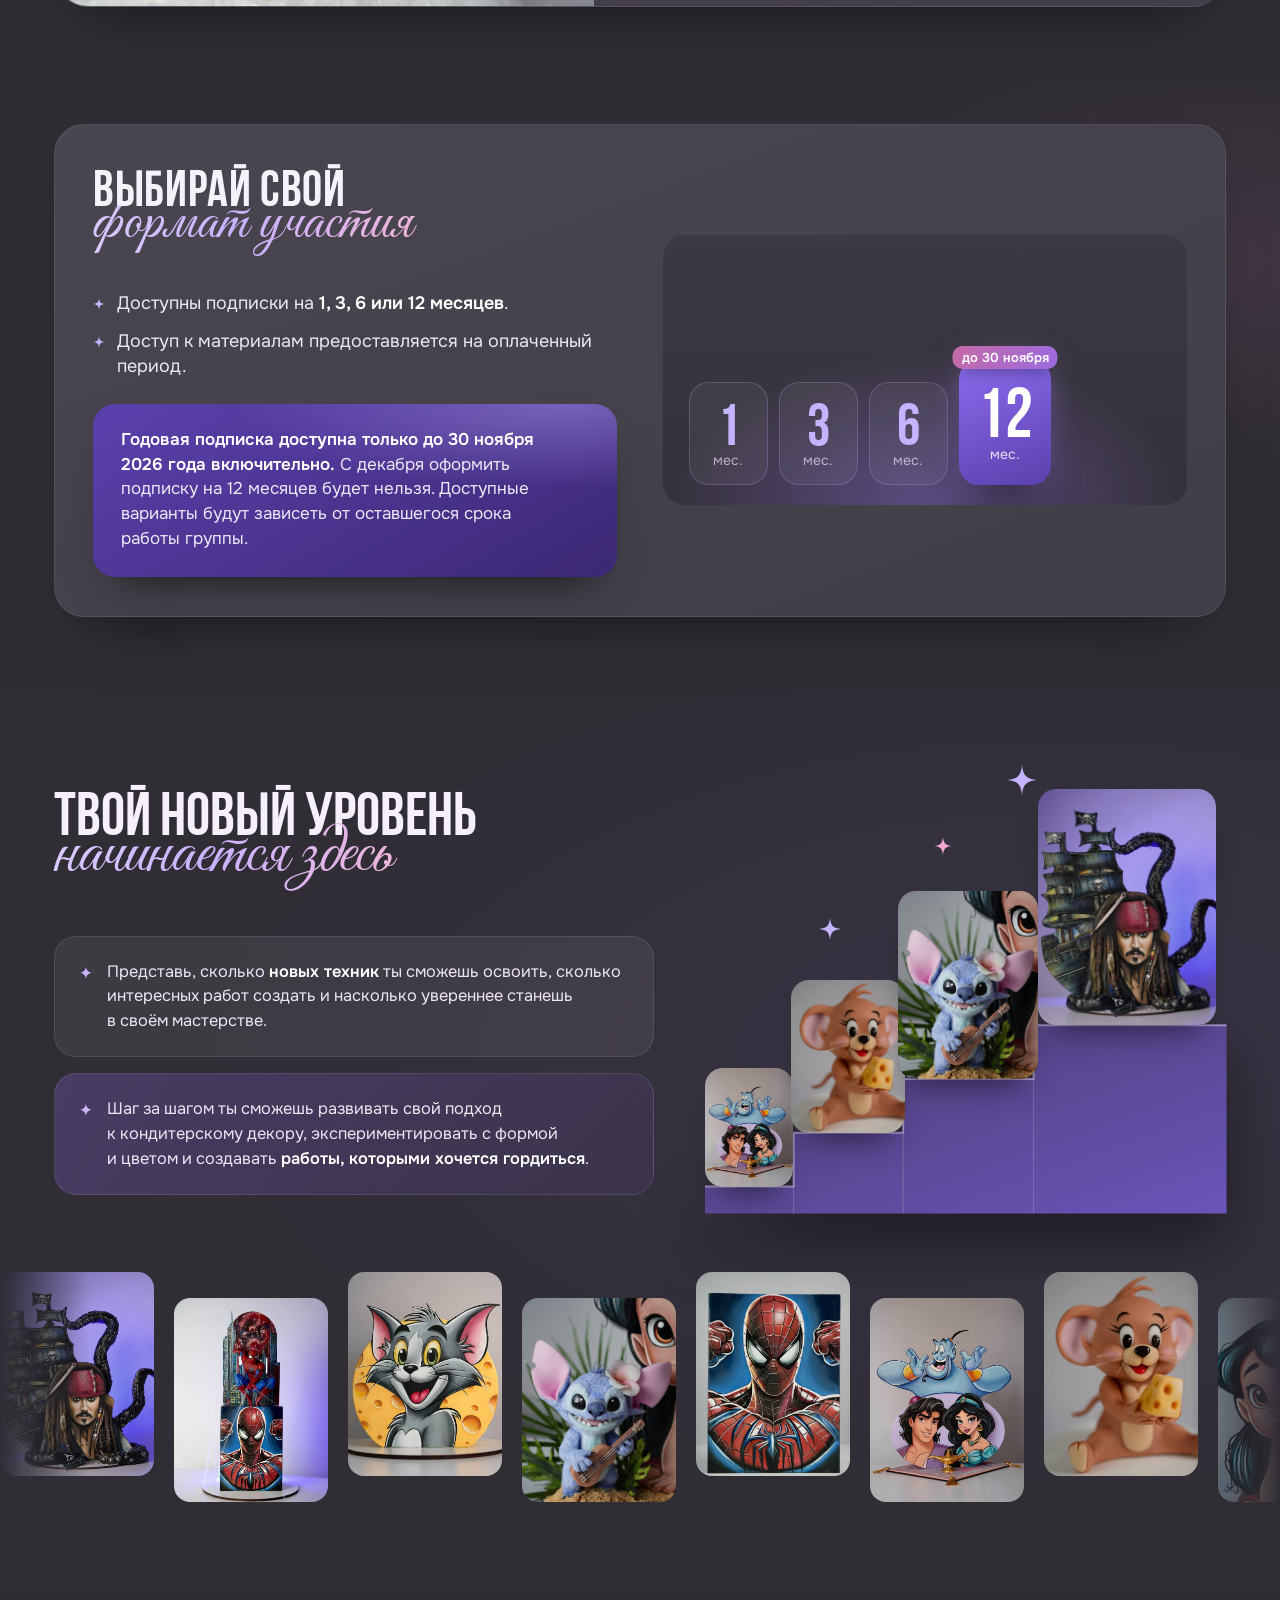
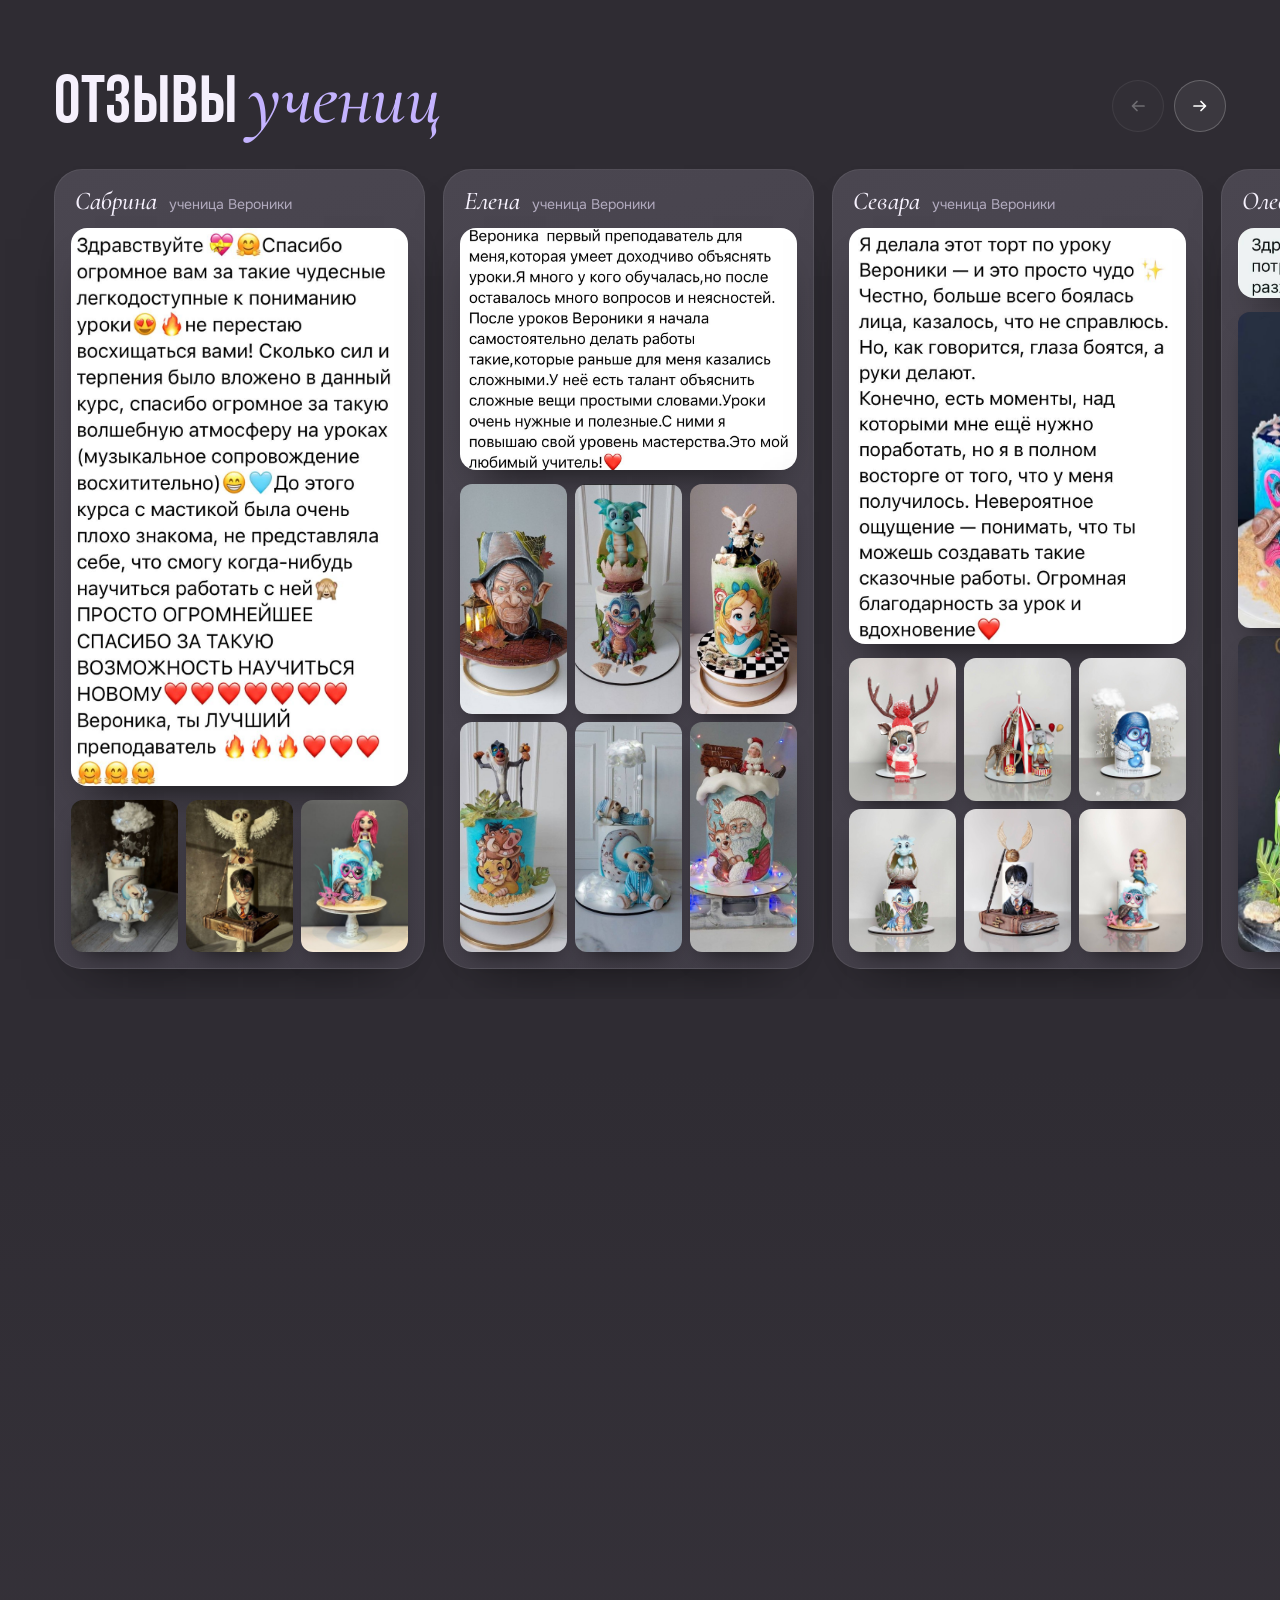
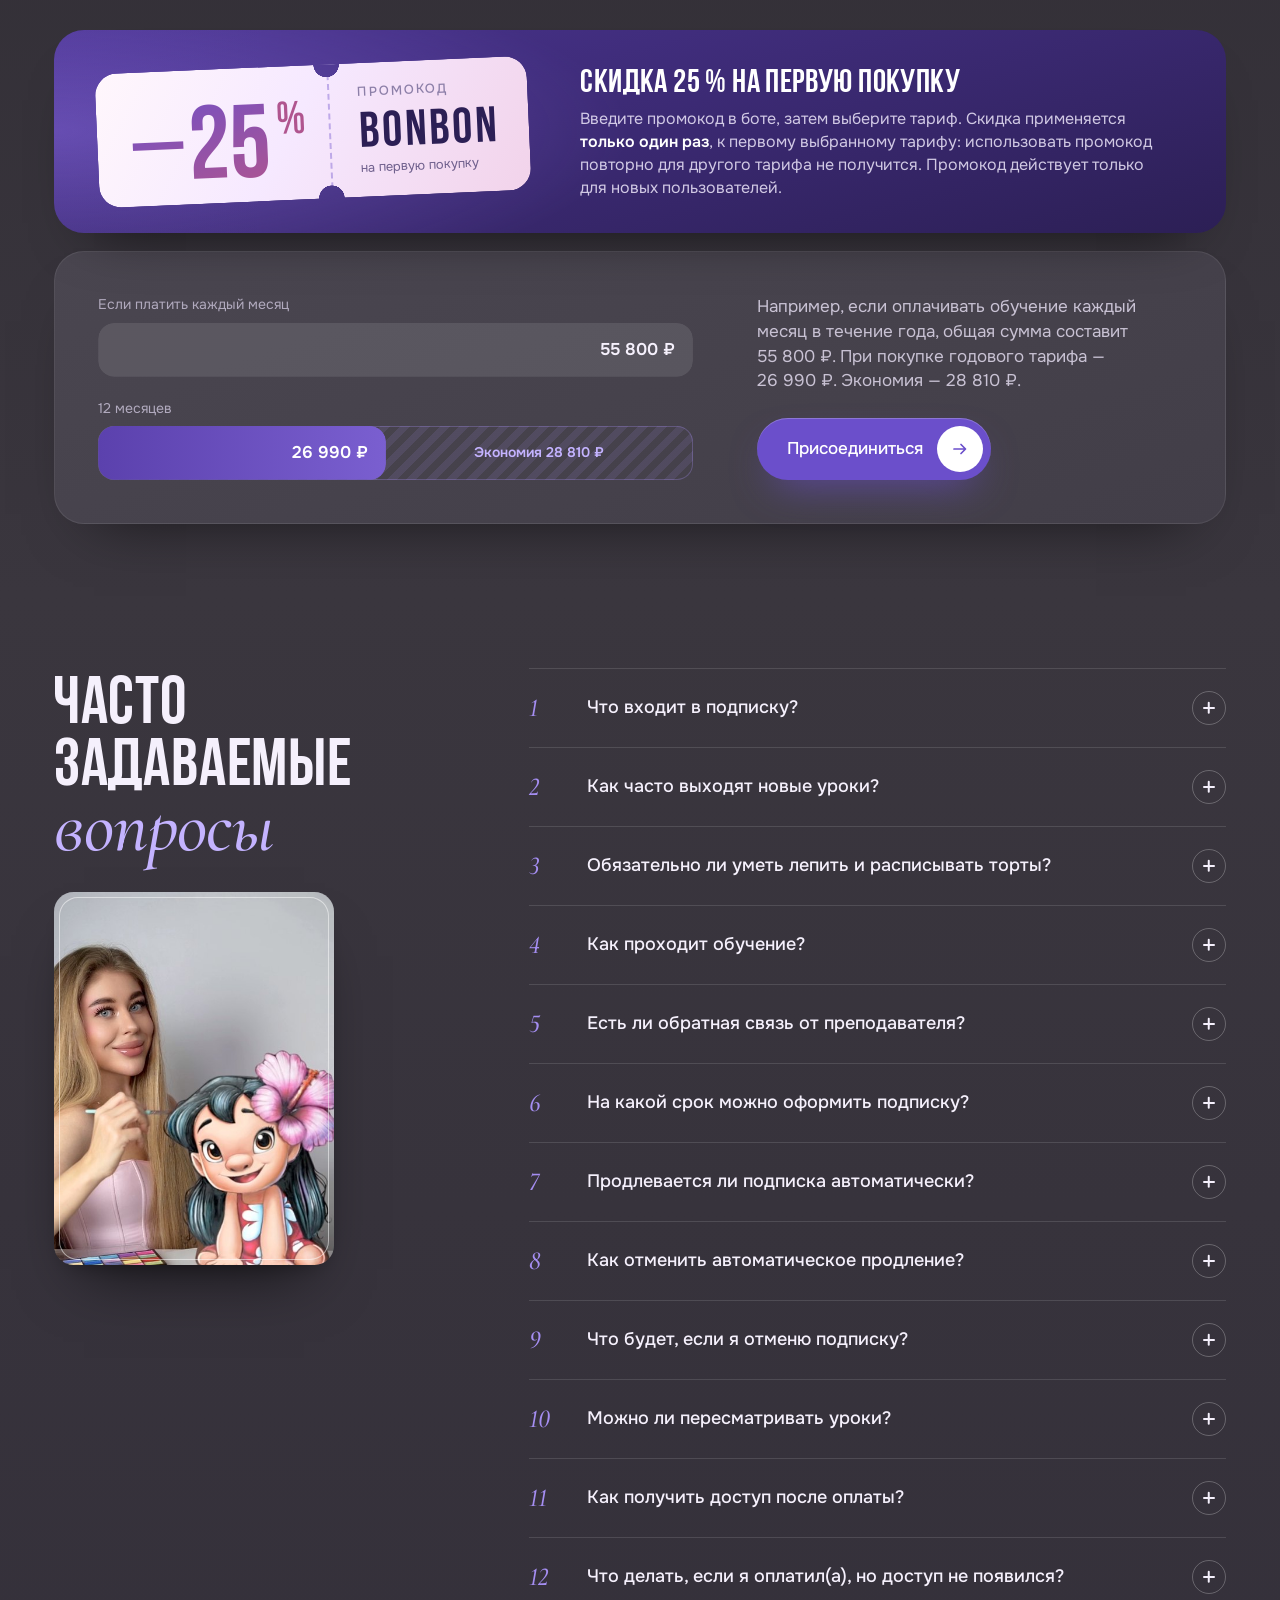
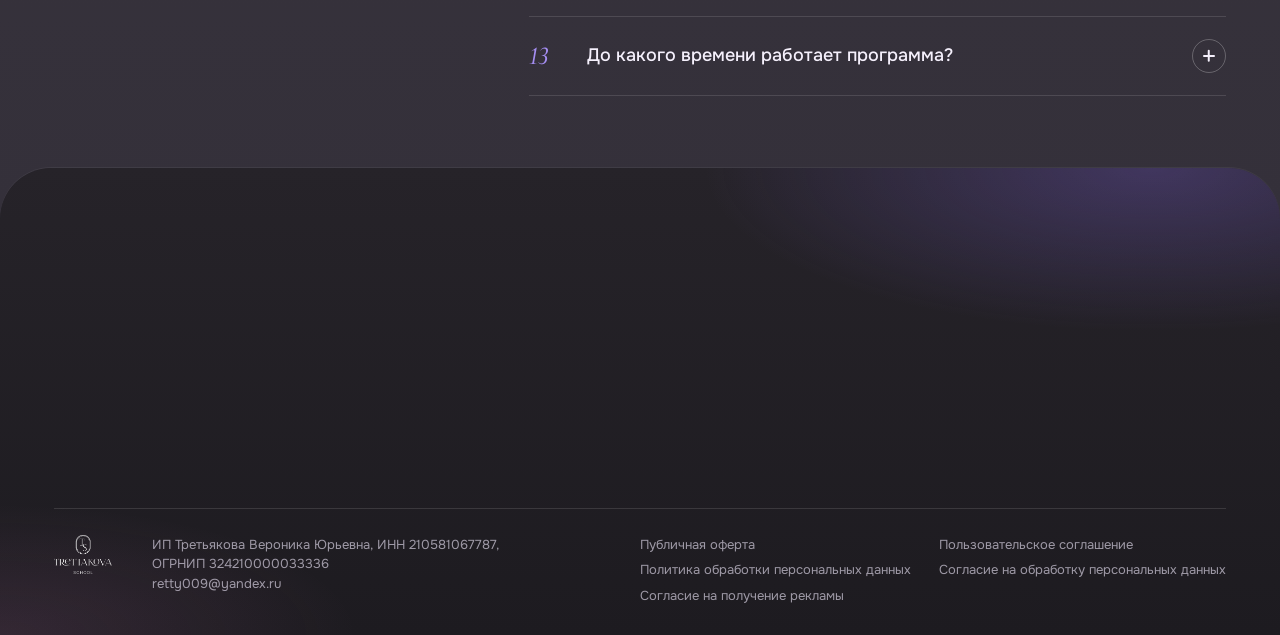
==== commit 71b425d2: "15 уроков и 7 композиций, козлик первым на первом экране, без карточки «Вступление открыто не всегда" ====
--- a/site/index.html
+++ b/site/index.html
@@ -2,12 +2,12 @@
 <html lang="ru">
 <head>
 <meta charset="utf-8">
+<meta name="robots" content="noindex, nofollow">
 <meta name="viewport" content="width=device-width, initial-scale=1">
-<meta name="robots" content="noindex, nofollow">
 <title>«Стань профессионалом» — закрытая группа по лепке и росписи 2.0 Третьяковой Вероники</title>
 <meta name="description" content="Закрытая группа по лепке и росписи 2.0 Третьяковой Вероники. Лепка из мастики и съедобная художественная роспись на мастике. Старт продаж — 29 октября 2026 года.">
 <script>document.documentElement.classList.add('js');</script>
-<link rel="stylesheet" href="site.css?v=23-11-dekabr">
+<link rel="stylesheet" href="site.css?v=23-11-15urokov">
 </head>
 <body>
 
@@ -40,8 +40,8 @@
         <div class="hv-cta">
           <a class="btn" href="https://t.me/Trtiakova_School_bot">Присоединиться<span class="arr"><svg viewBox="0 0 18 18" aria-hidden="true"><path d="M3 9h11M10 4.5 14.5 9 10 13.5" fill="none" stroke="currentColor" stroke-width="1.7" stroke-linecap="round" stroke-linejoin="round"/></svg></span></a>
           <div class="hv-facts">
-            <p><b>13</b><span>уроков уже<br>на&nbsp;старте</span></p>
-            <p><b>5</b><span>тематических<br>композиций</span></p>
+            <p><b>15</b><span>уроков уже<br>на&nbsp;старте</span></p>
+            <p><b>7</b><span>тематических<br>композиций</span></p>
           </div>
         </div>
       </div>
@@ -125,8 +125,8 @@
           <span class="arch arch--sm" style="--r:0deg; z-index:2"><img src="img/jack-solo.jpg" alt="" loading="lazy"></span>
         </div>
         <div class="fbody">
-          <h3><span class="n">13 уроков</span> уже на старте</h3>
-          <p>Сразу после вступления тебе будут доступны <mark>13 уроков</mark>, объединённых в пять тематических композиций.</p>
+          <h3><span class="n">15 уроков</span> уже на старте</h3>
+          <p>Сразу после вступления тебе будут доступны <mark>15 уроков</mark>, объединённых в семь тематических композиций.</p>
         </div>
       </article>
       <article class="fcard rv" style="--d:.1s">
@@ -160,18 +160,18 @@
   </div>
 </section>
 
-<!-- 4. Пять композиций: слайдер -->
+<!-- 4. Композиции: слайдер -->
 <section class="sec lessons" id="lessons">
   <div class="wrap">
     <div class="ls-top">
-      <h2 class="h2 rv ls-h"><span class="ls-a"><span class="n">13</span> стартовых уроков:</span></h2>
-      <p class="ls-five rv" style="--d:.06s"><b>5</b> <span class="ls-five-t">тематических <br>композиций</span></p>
+      <h2 class="h2 rv ls-h"><span class="ls-a"><span class="n">15</span> стартовых уроков:</span></h2>
+      <p class="ls-five rv" style="--d:.06s"><b>7</b> <span class="ls-five-t">тематических <br>композиций</span></p>
       <div class="ls-arr rv" style="--d:.1s">
         <button class="sl-arr sl-prev" type="button" aria-label="Предыдущая композиция"><svg viewBox="0 0 18 18" aria-hidden="true"><path d="M15 9H4M8 4.5 3.5 9 8 13.5" fill="none" stroke="currentColor" stroke-width="1.7" stroke-linecap="round" stroke-linejoin="round"/></svg></button>
         <button class="sl-arr sl-next" type="button" aria-label="Следующая композиция"><svg viewBox="0 0 18 18" aria-hidden="true"><path d="M3 9h11M10 4.5 14.5 9 10 13.5" fill="none" stroke="currentColor" stroke-width="1.7" stroke-linecap="round" stroke-linejoin="round"/></svg></button>
       </div>
     </div>
-    <div class="slider rv" id="slider" aria-roledescription="carousel" aria-label="Пять композиций">
+    <div class="slider rv" id="slider" aria-roledescription="carousel" aria-label="Композиции курса">
       <div class="sl-nav">
         <div class="sl-tabs" role="tablist">
         <button class="sl-tab" type="button" role="tab" aria-controls="sl-1" aria-label="«Арабская ночь»"><span class="arch arch--sm"><img src="img/arab.jpg" alt="" loading="lazy" draggable="false"></span><span class="sl-tab-n">1</span><span class="sl-tab-t">«Арабская ночь»</span><i class="sl-bar"><i></i></i></button>
@@ -373,25 +373,20 @@
   </div>
 </section>
 
-<!-- 5. Запуски и формат -->
+<!-- 5. Формат участия -->
 <section class="sec launch" id="launch">
+  <style>
+    /* 23.11: карточка «Вступление открыто не всегда» убрана, формат участия один на всю ширину; :is(#allrecords, body) — чтобы в Тильде перебить её #allrecords #launch */
+    @media (min-width: 1024px) {
+      :is(#allrecords, body) #launch .launch-grid { grid-template-columns: minmax(0, 1fr); }
+      :is(#allrecords, body) #launch .lcard--2 { display: grid; grid-template-columns: minmax(0, 1fr) minmax(0, 1fr); grid-template-rows: auto auto 1fr; column-gap: clamp(32px, 3.6vw, 56px); }
+      :is(#allrecords, body) #launch .lcard--2 .h2 { grid-column: 1; grid-row: 1; }
+      :is(#allrecords, body) #launch .lcard--2 .lstars { grid-column: 1; grid-row: 2; }
+      :is(#allrecords, body) #launch .lcard--2 .lhot { grid-column: 1; grid-row: 3; align-self: end; }
+      :is(#allrecords, body) #launch .lcard--2 .lv { grid-column: 2; grid-row: 1 / 4; align-self: center; height: 270px; margin: 0; }
+    }
+  </style>
   <div class="wrap launch-grid">
-    <article class="lcard rv">
-      <h2 class="h2">Вступление открыто<br><em>не&nbsp;всегда</em></h2>
-      <div class="lv lv-time" aria-hidden="true">
-        <img class="dk dk-key" src="img/d-key.png" alt="" loading="lazy">
-        <p class="tl-date"><b>29 октября</b><span>2026</span></p>
-        <div class="tl-line"><i></i></div>
-        <span class="tl-gap" style="--x:23%; --k:1">≈ 3 мес.</span><span class="tl-gap" style="--x:53%; --k:2">≈ 3 мес.</span><span class="tl-gap" style="--x:83%; --k:3">≈ 3 мес.</span>
-        <span class="tl-dot tl-dot--now" style="--x:8%; --k:0"></span><span class="tl-dot" style="--x:38%; --k:1"></span><span class="tl-dot" style="--x:68%; --k:2"></span><span class="tl-dot tl-dot--far" style="--x:98%; --k:3"></span>
-        <span class="tl-cap tl-cap--now" style="--x:8%; --k:0">старт продаж</span><span class="tl-cap" style="--x:38%; --k:1">следующий набор</span>
-      </div>
-      <ul class="lstars">
-        <li><svg viewBox="0 0 10 10" aria-hidden="true"><path fill="currentColor" d="M5 0 C5.4 3.6 6.4 4.6 10 5 C6.4 5.4 5.4 6.4 5 10 C4.6 6.4 3.6 5.4 0 5 C3.6 4.6 4.6 3.6 5 0Z"/></svg><span>Присоединиться к&nbsp;группе можно будет во&nbsp;время специальных запусков, которые планируются <b>ориентировочно один раз в&nbsp;три месяца</b>.</span></li>
-        <li><svg viewBox="0 0 10 10" aria-hidden="true"><path fill="currentColor" d="M5 0 C5.4 3.6 6.4 4.6 10 5 C6.4 5.4 5.4 6.4 5 10 C4.6 6.4 3.6 5.4 0 5 C3.6 4.6 4.6 3.6 5 0Z"/></svg><span>После закрытия продаж нужно будет дождаться следующего набора.</span></li>
-      </ul>
-      <p class="lhot lhot--soft">Старт продаж первого запуска — <b>29&nbsp;октября 2026&nbsp;года</b>. Стоимость подписки при следующих запусках может измениться, поэтому <b>первый запуск — возможность присоединиться на&nbsp;первоначальных условиях</b>.</p>
-    </article>
     <article class="lcard lcard--2 rv" style="--d:.12s">
       <h2 class="h2">Выбирай свой<br><em>формат участия</em></h2>
       <div class="lv lv-terms" aria-hidden="true">
@@ -726,6 +721,7 @@
    компьютер: три полупрозрачных фото сзади справа полудугой; телефон: главное по центру, два полупрозрачных по бокам */
 (() => {
   const DATA = [
+    ['kozlik-hero', '«Новогодний козлик»'],
     ['jack-full', '«Капитан Джек Воробей»'],
     ['lilo', '«Лило и Стич»'],
     ['arab', '«Арабская ночь»'],
